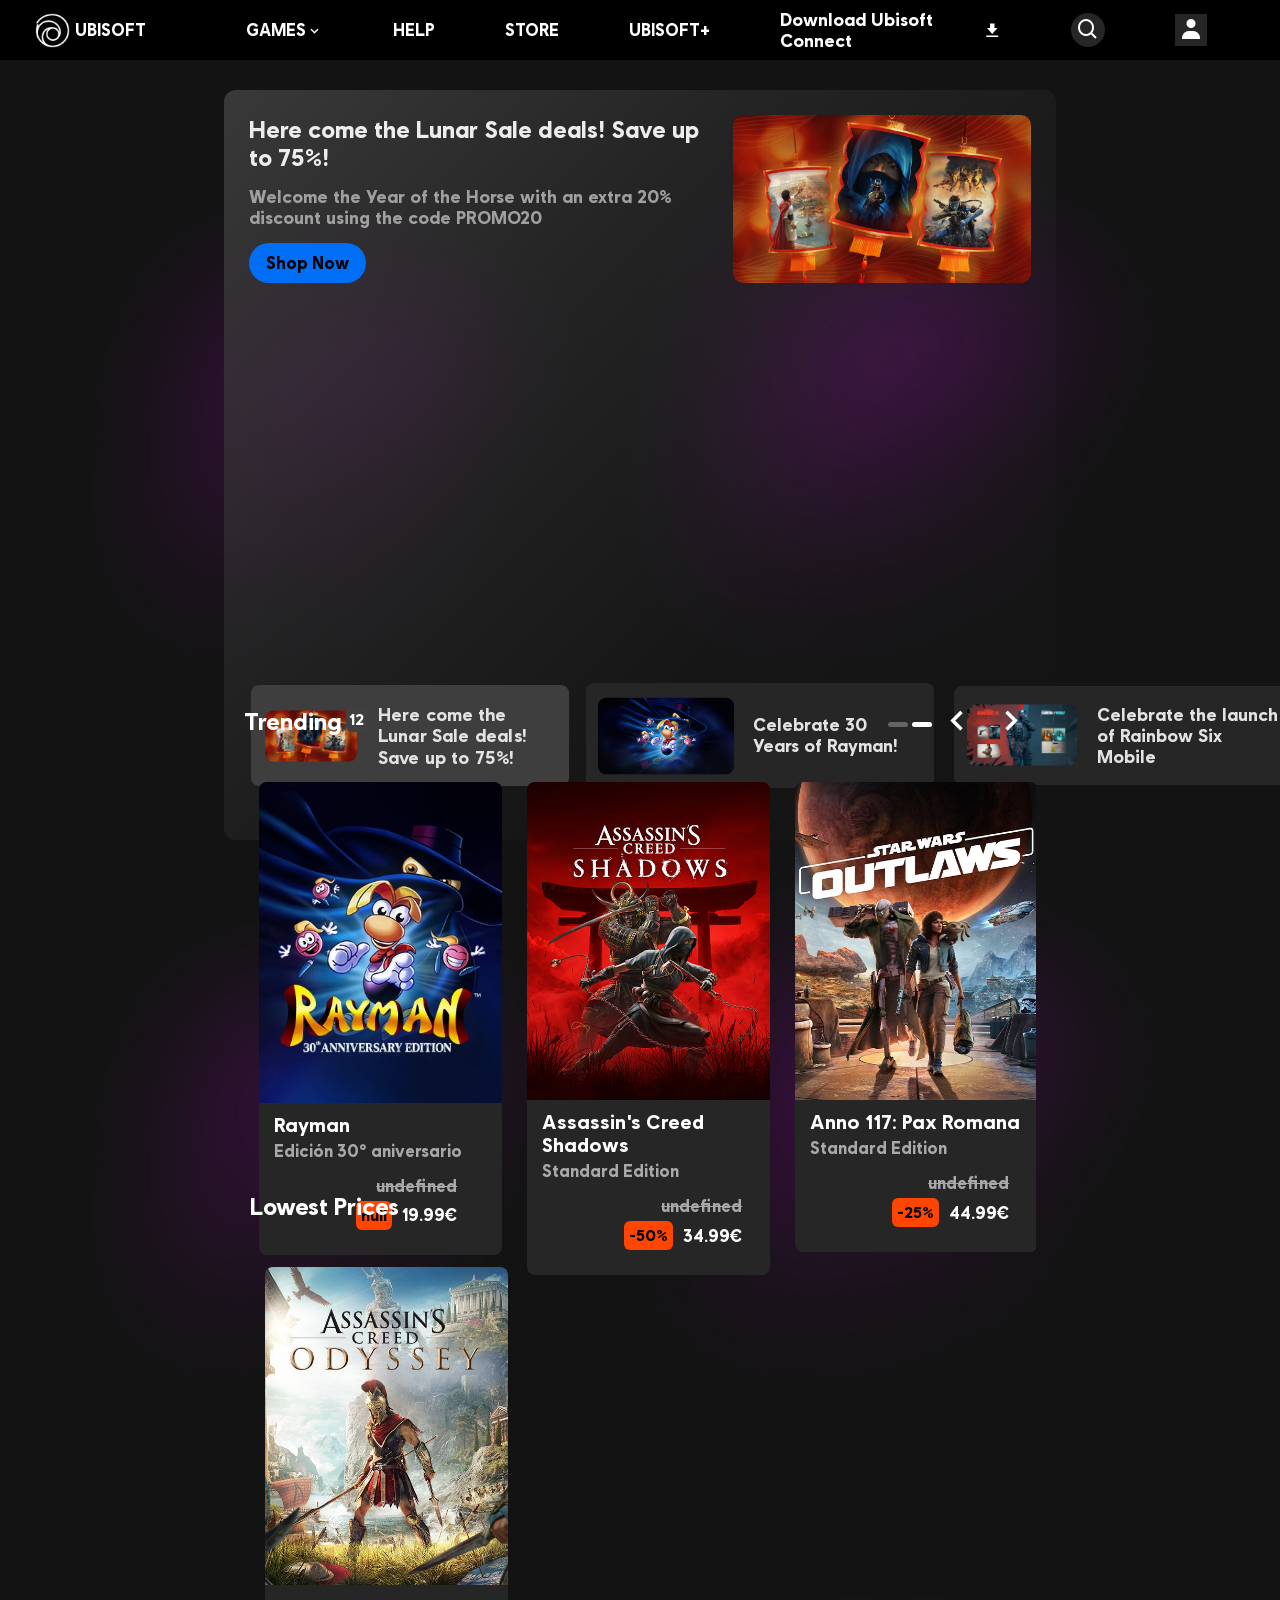
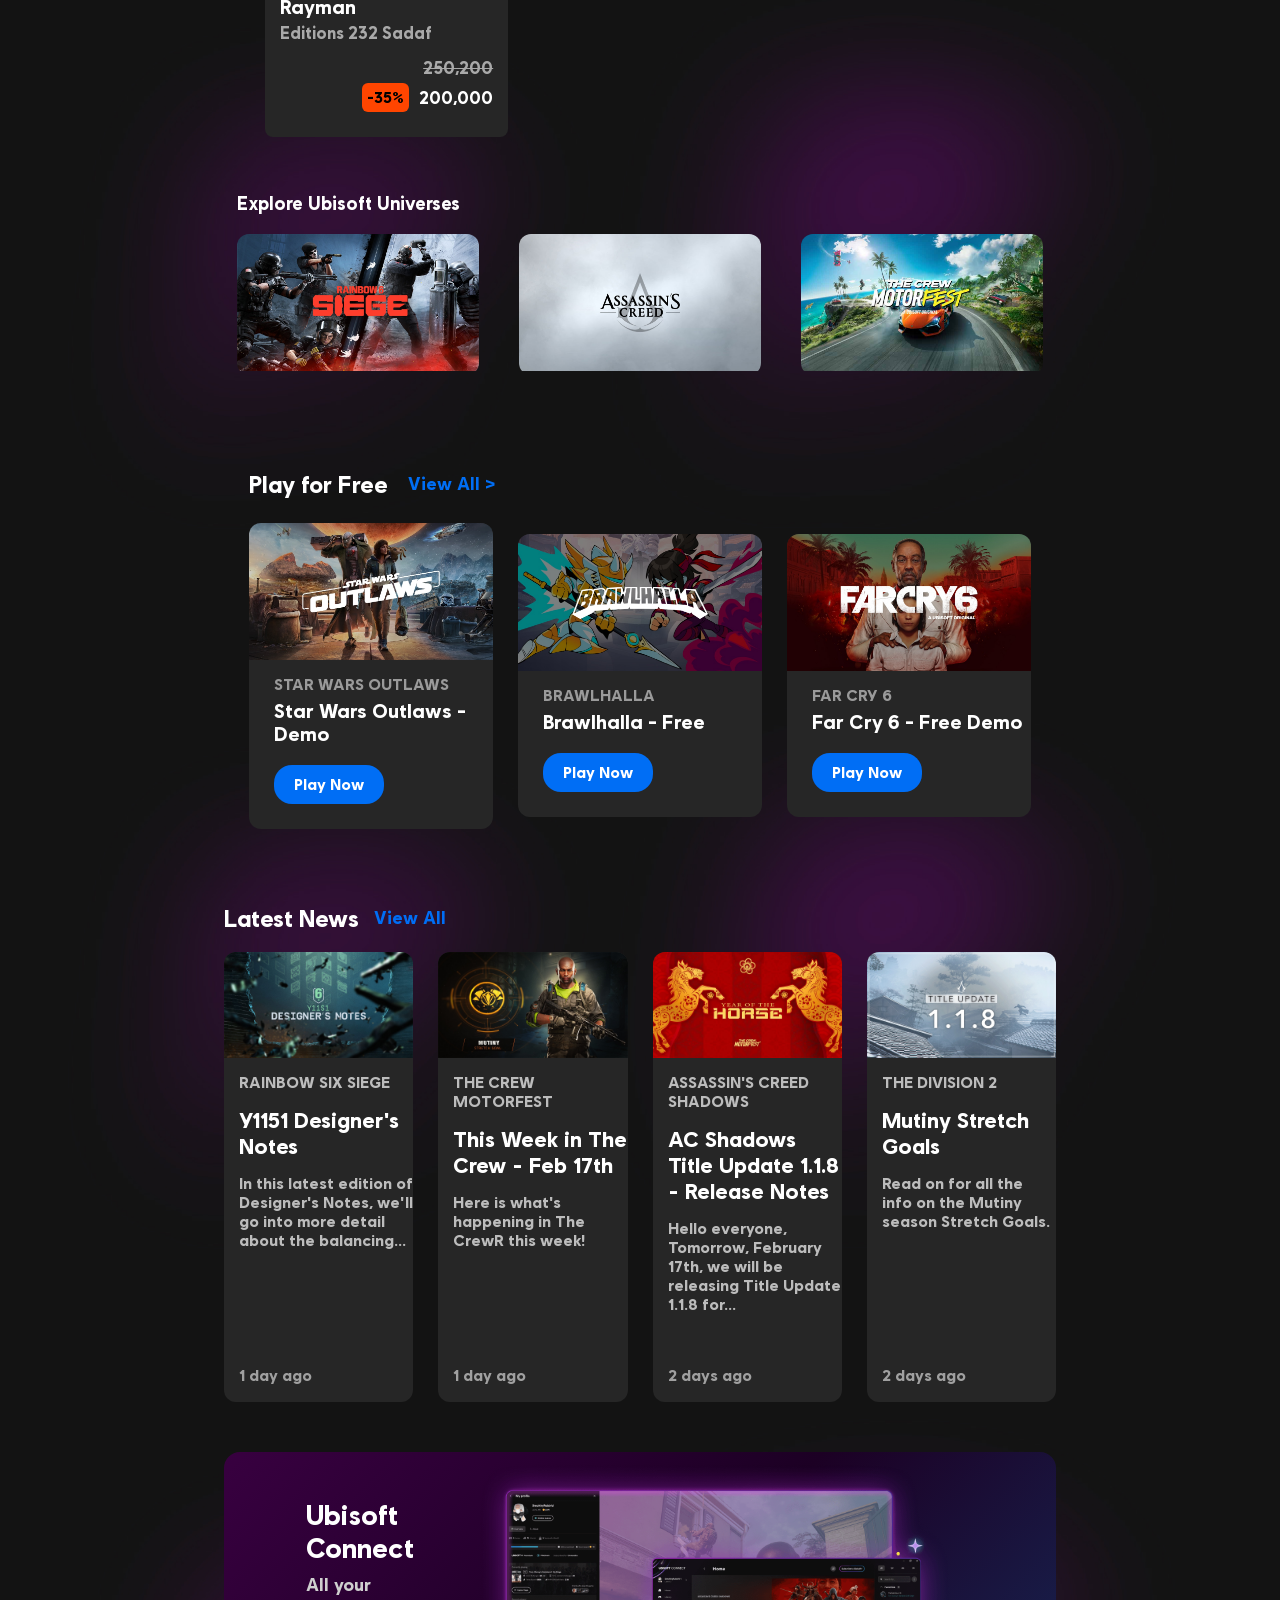
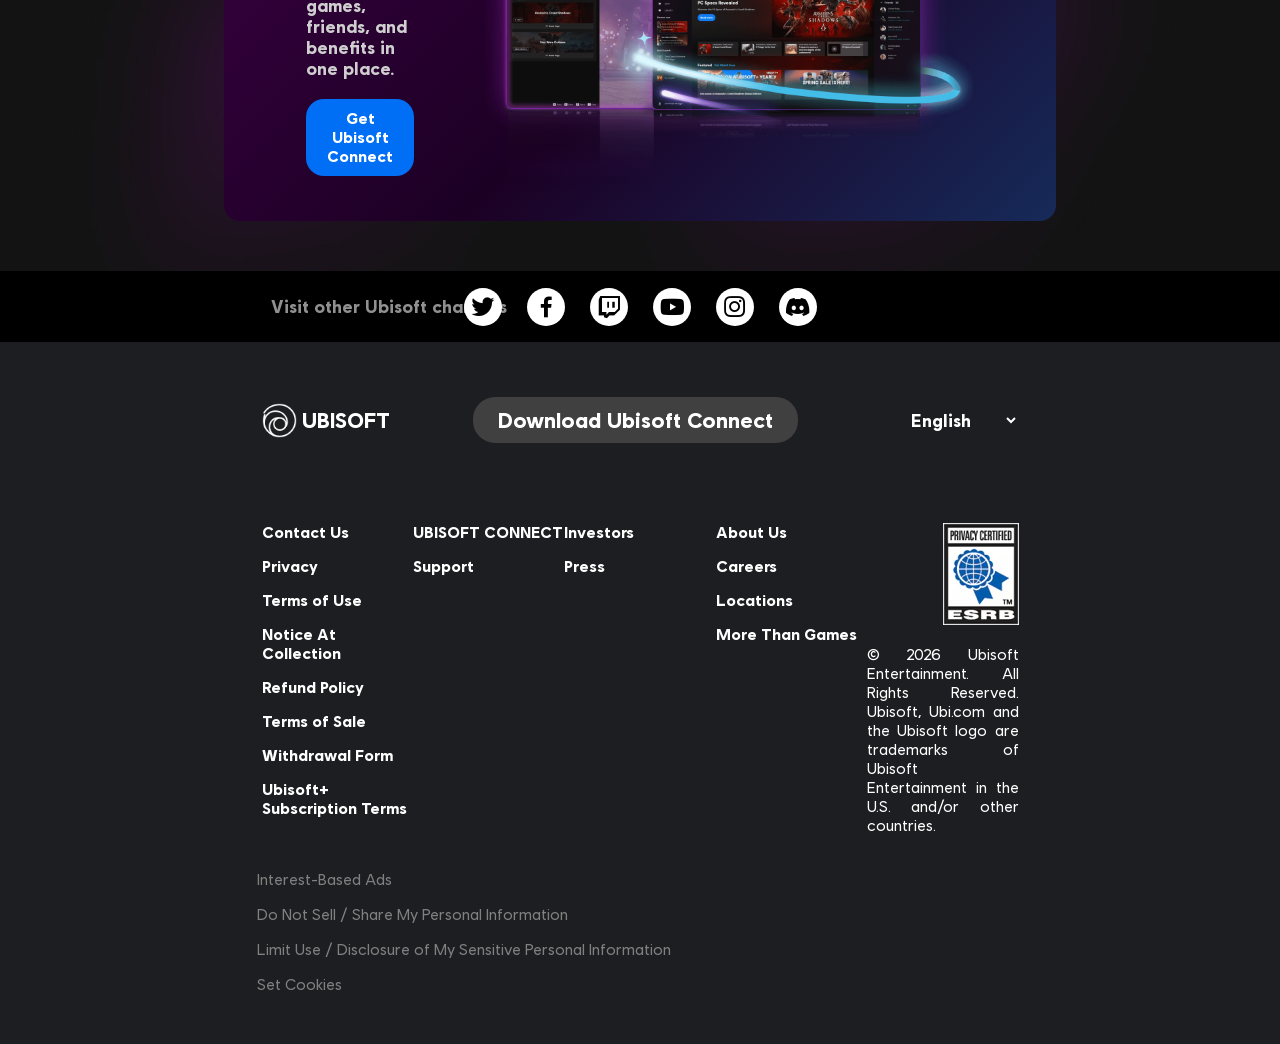
==== home.html @ 6d882ed7 "set fetch for add games card (slider one)" ====
<!doctype html>
<html lang="en">
  <head>
    <meta charset="UTF-8" />
    <meta name="viewport" content="width=device-width, initial-scale=1.0" />
    <link
      href="https://unpkg.com/boxicons@2.1.4/css/boxicons.min.css"
      rel="stylesheet"
    />
    <link rel="stylesheet" href="css/compressed/main.min.css" />
    <title>Document</title>
  </head>
  <body>
    <header>
      <nav>
        <ul class="logo-and-category-in-header">
          <li class="logo-box">
            <a href="home.html">
              <img
                class="logo"
                src="assets/img/Ubisoft-Logo--Streamline-Ultimate.png"
                alt=""
              />
              UBISOFT
            </a>
          </li>
          <li class="game-btn-on-header">GAMES <i class="bx bx-chevron-down"></i></li>
          <li>HELP</li>
          <li>STORE</li>
          <li>UBISOFT+</li>
        </ul>
        <ul class="icon-in-header">
          <li>Download Ubisoft Connect <i class="bx bxs-download"></i></li>
          <li><i class="bx bx-search"></i></li>
          <li><i class="bx bxs-user"></i></li>
        </ul>
      </nav>
    </header>
    <section class="open-modal-header-section">
      <div class="row-one-in-modal-section">
        <div class="div-one-in-row-one-in-modal-header">
          <ul>
            <li>
              <h2 class="title-col-in-modal-header">Browse By Category</h2>
            </li>
            <li><a href="">Featured</a></li>
            <li><a href="">New To Old</a></li>
            <li><a href="">Free To Play</a></li>
          </ul>
          <ul>
            <li><h2 class="title-col-in-modal-header">Featured</h2></li>
            <li><a href="">PC</a></li>
            <li><a href="">PlayStation</a></li>
            <li><a href="">Nintendo Switch</a></li>
            <li><a href="">Virtual Reality</a></li>
            <li><a href="">Mobile</a></li>
          </ul>
        </div>
        <div class="div-two-in-row-one-in-modal-header">
          <ul>
            <li><h2 class="title-col-in-modal-header">Browse By Game</h2></li>
            <li><a href="">Assassin's Creed Shadows</a></li>
            <li><a href="">Rainbow Six Siege</a></li>
            <li><a href="">Star Wars Outlaws</a></li>
            <li><a href="">Anno 117 : Pax Romana</a></li>
            <li><a href="">Avatar: Frontiers of Pandora</a></li>
            <li><a href="">The Rogue Prince of Persia</a></li>
            <li><a href="">The Crew Motorfest</a></li>
            <li><a href="">Assassin's Creed Mirage</a></li>
            <li><a href="">Just Dance 2026 Edition</a></li>
            <li><a href="">For Honor</a></li>
          </ul>
        </div>
        <div class="div-three-in-row-one-in-modal-header">
          <ul>
            <li><h2 class="title-col-in-modal-header">Most Popular</h2></li>
            <li>
              <div class="game-card-in-modal-boxs">
                <a href="">
                  <div class="game-card-in-modal">
                    <img src="assets/img/img in header (1).webp" alt="" />
                    <h2>Premium</h2>
                    <p>Ubisoft+ Premium Monthly</p>
                    <p>$17,99</p>
                  </div>
                </a>
                <a href="">
                  <div class="game-card-in-modal">
                    <img src="assets/img/img in header (2).webp" alt="" />
                    <h2>Tom Clancy’s Rainbow Six Siege</h2>
                    <p>1,200 R6 Credits</p>
                    <p>$9,99</p>
                  </div>
                </a>
                <a href="">
                  <div class="game-card-in-modal">
                    <img src="assets/img/img in header (1).jpg" alt="" />
                    <h2>Star Wars Outlaws</h2>
                    <p>Standard Edition</p>
                    <p>$21,00</p>
                  </div>
                </a>
              </div>
            </li>
          </ul>
        </div>
      </div>
      <div class="link-to-other-page">
        <button>View All Games</button>
        <button>View All</button>
      </div>
    </section>

    <section class="sliders-section">
      <div class="top-boxs">
        <div class="top-slider-boxs number-one">
          <div>
            <h1>Here come the Lunar Sale deals! Save up to 75%!</h1>
            <p>
              Welcome the Year of the Horse with an extra 20% discount using the
              code PROMO20
            </p>
            <button>Shop Now</button>
          </div>
          <div>
            <img
              src="assets/img/Carousel_Live-Events_LunarSale26_16x9.jpg"
              alt=""
            />
          </div>
        </div>

        <div class="top-slider-boxs number-two hide-box">
          <div>
            <h3>RAYMAN: 30TH ANNIVERSARY EDITION</h3>
            <h1>Celebrate 30 Years of Rayman!</h1>
            <p>
              Discover the ultimate edition with five versions, over 120 levels,
              and an exclusive documentary!
            </p>
            <button>Buy the Game</button>
          </div>
          <div><img src="assets/img/Iceman_banner1.jpg" alt="" /></div>
        </div>

        <div class="top-slider-boxs number-three hide-box">
          <div>
            <h3>RAINBOW SIX MOBILE</h3>
            <h1>
              Celebrate the worldwide launch of Rainbow Six Mobile with
              rewards...
            </h1>
            <p>
              To commemorate this major milestone for the Rainbow Six brand,
              Siege players can earn incredible rewards in both Rainbow Six
              Siege and Rainbow Six Mobile. Time to squad up and...
            </p>
            <button>Read More</button>
          </div>
          <div><img src="assets/img/Header_image_960x540.jpg" alt="" /></div>
        </div>

        <div class="top-slider-boxs number-four hide-box">
          <div>
            <h1>Discover the main features of Ubisoft Connect!</h1>
            <p>All your games, friends, and benefits in one place.</p>
            <button>Read More</button>
          </div>
          <div><img src="assets/img/News2.jpg" alt="" /></div>
        </div>

        <div class="change-slider-by-box">
          <div class="change-box number-one-change select-box">
            <img
              src="assets/img/Carousel_Live-Events_LunarSale26_16x9.jpg"
              alt=""
            />
            <p>Here come the Lunar Sale deals! Save up to 75%!</p>
          </div>
          <div class="change-box number-two-change">
            <img src="assets/img/Iceman_banner1.jpg" alt="" />
            <p>Celebrate 30 Years of Rayman!</p>
          </div>
          <div class="change-box number-three-change">
            <img src="assets/img/Header_image_960x540.jpg" alt="" />
            <p>Celebrate the launch of Rainbow Six Mobile</p>
          </div>
          <div class="change-box number-four-change">
            <img src="assets/img/News2.jpg" alt="" />
            <p>Discover the main features of Ubisoft Connect!</p>
          </div>
        </div>
      </div>

      <div class="first-game-slider">
        <div class="title-in-first-game-slider-and-arrows">
          <h1 class="title-in-first-game-slider">Trending <span>12</span></h1>
          <div class="arrow-in-first-game-slider">
            <div class="spans-in-game-slider">
              <span class="back-color-span-for-slider"></span>
              <span></span>
            </div>
            <i class="bx bx-chevron-left prive-in-first-game-slider"></i>
            <i class="bx bx-chevron-right next-in-first-game-slider"></i>
          </div>
        </div>
        <div class="first-games-slider-root">
        </div>
      </div>
    </section>

    <section class="second-game-slider">
      <div class="second-game-slider">
        <div class="title-in-second-game-slider-and-arrows">
          <h1 class="title-in-second-game-slider">Lowest Prices</h1>
          <div class="arrow-in-second-game-slider">
            <div class="spans-in-game-slider">
              <span class="back-color-span-for-slider"></span>
              <span></span>
            </div>
            <i class="bx bx-chevron-left prive-in-second-game-slider"></i>
            <i class="bx bx-chevron-right next-in-second-game-slider"></i>
          </div>
        </div>
        <div class="second-games-slider-root">
          <div class="game-card">
            <img
              src="/backend/top slider games data img/game banner (1).jpg"
              alt=""
            />
            <h2 class="game-name">Rayman</h2>
            <p class="game-description">Editions 232 Sadaf</p>
            <div class="all-price">
              <p class="original-price">250,200</p>
              <div class="discount-and-price">
                <p class="discount">-35%</p>
                <p class="price">200,000</p>
              </div>
            </div>
          </div>
        </div>
      </div>

      <section class="game-banner">
        <h1 class="game-banner-title">Explore Ubisoft Universes</h1>
        <div class="game-banner-img-box">
          <div class="rainbow">
            <img src="assets/img/R6_KEYART_960x540.jpg" alt="" />
            <h3>Rainbow Six</h3>
          </div>
          <div class="assassin">
            <img src="assets/img/AC-FranchiseBanner_960x540_1.jpg" alt="" />
            <h3>Assassin's Creed</h3>
          </div>
          <div class="the-crew">
            <img src="assets/img/tc-franchise.jpg" alt="" />
            <h3>The Crew Motorfest</h3>
          </div>
        </div>
      </section>
    </section>

    <section class="game-information">
      <div class="game-information-title">
        <h1>Play for Free</h1>
        <a>View All ></a>
      </div>
      <div class="game-information-box">
        <div class="game-information-card">
          <img src="assets/img/FTP_banner_SW_2024.jpg" alt="" />
          <h2>STAR WARS OUTLAWS</h2>
          <h1>Star Wars Outlaws - Demo</h1>
          <button>Play Now</button>
        </div>
        <div class="game-information-card">
          <img src="assets/img/FTP_960x540_Image_cover_BRAWLHALLA.jpg" alt="" />
          <h2>BRAWLHALLA</h2>
          <h1>Brawlhalla - Free</h1>
          <button>Play Now</button>
        </div>
        <div class="game-information-card">
          <img src="assets/img/FTP_960x540_Image_cover_FC6.jpg" alt="" />
          <h2>FAR CRY 6</h2>
          <h1>Far Cry 6 - Free Demo</h1>
          <button>Play Now</button>
        </div>
      </div>
    </section>

    <section class="news-section">
      <div class="news-title">
        <h1>Latest News</h1>
        <a href="">View All</a>
      </div>
      <div class="news-box">
        <div class="news-card">
          <img src="assets/img/information (1).jpg" alt="" />
          <p class="name-game-news">RAINBOW SIX SIEGE</p>
          <h1>Y1151 Designer's Notes</h1>
          <h3>
            In this latest edition of Designer's Notes, we'll go into more
            detail about the balancing...
          </h3>
          <p class="date-in-news-box">1 day ago</p>
        </div>
        <div class="news-card">
          <img src="assets/img/information (2).jpg" alt="" />
          <p class="name-game-news">THE CREW MOTORFEST</p>
          <h1>This Week in The Crew - Feb 17th</h1>
          <h3>Here is what's happening in The CrewR this week!</h3>
          <p class="date-in-news-box">1 day ago</p>
        </div>
        <div class="news-card">
          <img src="assets/img/information (3).jpg" alt="" />
          <p class="name-game-news">ASSASSIN'S CREED SHADOWS</p>
          <h1>AC Shadows Title Update 1.1.8 - Release Notes</h1>
          <h3>
            Hello everyone, Tomorrow, February 17th, we will be releasing Title
            Update 1.1.8 for...
          </h3>
          <p class="date-in-news-box">2 days ago</p>
        </div>
        <div class="news-card">
          <img src="assets/img/information (1).jfif" alt="" />
          <p class="name-game-news">THE DIVISION 2</p>
          <h1>Mutiny Stretch Goals</h1>
          <h3>Read on for all the info on the Mutiny season Stretch Goals.</h3>
          <p class="date-in-news-box">2 days ago</p>
        </div>
      </div>
    </section>

    <section class="ubisoft-connect">
      <div class="connect-text">
        <h1>Ubisoft Connect</h1>
        <p>All your games, friends, and benefits in one place.</p>
        <button>Get Ubisoft Connect</button>
      </div>
      <div class="connect-img">
        <img src="assets/img/UC_promo_asset_1080.png" alt="" />
      </div>
    </section>

    <section class="socail-box">
      <div class="text-in-socail-box">
        <p>Visit other Ubisoft channels</p>
      </div>
      <div class="icon-socail">
        <a href=""><i class="bx bxl-twitter"></i></a>
        <a href=""><i class="bx bxl-facebook"></i></a>
        <a href=""><i class="bx bxl-twitch"></i></a>
        <a href=""><i class="bx bxl-youtube"></i></a>
        <a href=""><i class="bx bxl-instagram"></i></a>
        <a href=""><i class="bx bxl-discord-alt"></i></a>
      </div>
    </section>

    <footer>
      <div class="row-one-in-footer">
        <div class="logo-in-row-one-footer">
          <a href="home.html">
            <img
              class="logo"
              src="assets/img/Ubisoft-Logo--Streamline-Ultimate.png"
              alt=""
            />
            UBISOFT
          </a>
        </div>
        <button class="btn-in-row-one-footer">Download Ubisoft Connect</button>
        <select class="select-box-in-row-one-footer">
          <option value="english">English</option>
          <option value="german">German</option>
          <option value="france">French</option>
        </select>
      </div>

      <div class="row-two-in-footer">
        <ul>
          <li><a href="">Contact Us</a></li>
          <li><a href="">Privacy</a></li>
          <li><a href="">Terms of Use</a></li>
          <li><a href="">Notice At Collection</a></li>
          <li><a href="">Refund Policy</a></li>
          <li><a href="">Terms of Sale</a></li>
          <li><a href="">Withdrawal Form</a></li>
          <li><a href="">Ubisoft+ Subscription Terms</a></li>
        </ul>
        <ul>
          <li><a href="">UBISOFT CONNECT</a></li>
          <li><a href="">Support</a></li>
        </ul>
        <ul>
          <li><a href="">Investors</a></li>
          <li><a href="">Press</a></li>
        </ul>
        <ul>
          <li><a href="">About Us</a></li>
          <li><a href="">Careers</a></li>
          <li><a href="">Locations</a></li>
          <li><a href="">More Than Games</a></li>
        </ul>
        <ul>
          <li>
            <a href="">
              <img
                class="esrb-logo"
                src="assets/img/esrb-privacy-footer.avif"
                alt=""
              />
            </a>
          </li>
          <li>
            <p class="esrb-text">
              © 2026 Ubisoft Entertainment. All Rights Reserved. Ubisoft,
              Ubi.com and the Ubisoft logo are trademarks of Ubisoft
              Entertainment in the U.S. and/or other countries.
            </p>
          </li>
        </ul>
      </div>

      <div class="row-three-in-footer">
        <ul>
          <li><a href="">Interest-Based Ads</a></li>
          <li><a href="">Do Not Sell / Share My Personal Information</a></li>
          <li>
            <a href="">
              Limit Use / Disclosure of My Sensitive Personal Information
            </a>
          </li>
          <li><a href="">Set Cookies</a></li>
        </ul>
      </div>
    </footer>

    <script src="js/home-page-javascript.js"></script>
  </body>
</html>
---- css/compressed/main.min.css ----
*{padding:0;margin:0;list-style:none;box-sizing:border-box;text-decoration:none;font-family:"UbisoftFont-bold"}a{color:#fff}body{background-image:url(/assets/img/Untitled-1\ copy.jpg);background-size:100%;overflow-x:hidden}@font-face{font-family:"UbisoftFont-bold";src:url(/assets/fonts/Ubisoft\ Sans\ Bold.ttf)}@font-face{font-family:"UbisoftFont-regular";src:url(/assets/fonts/Ubisoft\ Sans\ Regular.ttf)}.hide-box{opacity:0 !important;visibility:hidden !important;z-index:-1;display:none !important}.select-box{background-color:#3e3e3e !important;color:#c1c1c1;transform:scale(1.02)}.back-color-span-for-slider{background-color:#656565 !important}.transform-for-modal-box{top:calc(0% + 60px) !important}.iconDeg{transform:rotate(180deg) !important}header{width:100%;height:fit-content;background-color:#000;position:absolute;top:0 !important;left:0 !important;z-index:2000}header nav{display:flex;align-items:center;justify-content:space-between;color:#fff}header nav ul{height:60px}header nav ul li{display:flex;align-items:center;justify-content:center;padding:15px 35px;height:100%;transition:all 220ms ease}header nav ul li i{transform:rotate(0);transition:all 220ms ease}header nav ul li:hover{background-color:#fff;color:#000}header nav ul li:first-child:hover{background-color:#000;color:#fff;cursor:pointer}header nav .logo-and-category-in-header{display:flex;align-items:center;justify-content:center;font-size:17px}header nav .logo-and-category-in-header .logo-box a{display:flex;align-items:center;justify-content:center;gap:5px;margin-right:30px}header nav .logo-and-category-in-header .logo-box a .logo{filter:invert(1);width:35px;height:auto}header nav .icon-in-header{display:flex;align-items:center;justify-content:center;gap:0px;margin-right:3%;font-size:18px}header nav .icon-in-header li:first-child:hover{cursor:pointer}header nav .icon-in-header li:hover{background-color:#000;color:#fff}header nav .icon-in-header li:hover i{cursor:pointer}header nav .icon-in-header .bxs-download{font-size:18px !important;background-color:none !important;padding:0 !important;margin-left:5px !important}header nav .icon-in-header .bx-search{font-size:24px;background-color:#262626;padding:5px;border-radius:50%}header nav .icon-in-header .bxs-user{font-size:24px;background-color:#262626;padding:4px}.open-modal-header-section{background-color:#fff;width:95%;top:-100%;left:50%;transform:translateX(-50%);z-index:1000;position:absolute;display:flex;align-items:center;justify-content:center;flex-direction:column;padding:25px;border-radius:0 0 12px 12px;transition:all 380ms ease}.open-modal-header-section .row-one-in-modal-section{display:flex;align-items:start;justify-content:space-between;padding:0 40px 0 40px;width:100%}.open-modal-header-section .row-one-in-modal-section .div-one-in-row-one-in-modal-header{display:flex;align-items:start;justify-content:center;flex-direction:column;gap:50px}.open-modal-header-section .row-one-in-modal-section .div-one-in-row-one-in-modal-header ul{display:flex;align-items:start;justify-content:center;flex-direction:column;gap:20px}.open-modal-header-section .row-one-in-modal-section .div-one-in-row-one-in-modal-header ul li{font-size:16px;font-family:"UbisoftFont-regular"}.open-modal-header-section .row-one-in-modal-section .div-one-in-row-one-in-modal-header ul li h2{color:#000;padding-bottom:10px;padding-right:180px;border-bottom:1px solid #000;font-family:"UbisoftFont-bold" !important;font-size:16px;word-spacing:.1px}.open-modal-header-section .row-one-in-modal-section .div-one-in-row-one-in-modal-header ul li a{color:#000}.open-modal-header-section .row-one-in-modal-section .div-one-in-row-one-in-modal-header ul li a:hover{text-decoration:underline}.open-modal-header-section .row-one-in-modal-section .div-two-in-row-one-in-modal-header{display:flex;align-items:center;justify-content:center}.open-modal-header-section .row-one-in-modal-section .div-two-in-row-one-in-modal-header ul{display:flex;align-items:start;justify-content:center;flex-direction:column;gap:30px}.open-modal-header-section .row-one-in-modal-section .div-two-in-row-one-in-modal-header ul li{font-size:16px;font-family:"UbisoftFont-regular"}.open-modal-header-section .row-one-in-modal-section .div-two-in-row-one-in-modal-header ul li h2{color:#000;padding-bottom:10px;padding-right:180px;border-bottom:1px solid #000;font-family:"UbisoftFont-bold" !important;font-size:16px;word-spacing:.1px}.open-modal-header-section .row-one-in-modal-section .div-two-in-row-one-in-modal-header ul li a{color:#000}.open-modal-header-section .row-one-in-modal-section .div-two-in-row-one-in-modal-header ul li a:hover{text-decoration:underline}.open-modal-header-section .row-one-in-modal-section .div-three-in-row-one-in-modal-header{display:flex;align-items:center;justify-content:center}.open-modal-header-section .row-one-in-modal-section .div-three-in-row-one-in-modal-header ul{display:flex;align-items:start;justify-content:center;flex-direction:column;gap:15px}.open-modal-header-section .row-one-in-modal-section .div-three-in-row-one-in-modal-header ul li:nth-child(1) h2{color:#000;padding-bottom:10px;padding-right:180px;border-bottom:1px solid #000;font-family:"UbisoftFont-bold" !important;font-size:16px;word-spacing:.1px}.open-modal-header-section .row-one-in-modal-section .div-three-in-row-one-in-modal-header ul li .game-card-in-modal-boxs{display:flex;align-items:start;justify-content:center;gap:50px}.open-modal-header-section .row-one-in-modal-section .div-three-in-row-one-in-modal-header ul li .game-card-in-modal-boxs .game-card-in-modal{display:flex;align-items:start;justify-content:center;flex-direction:column;gap:10px;border-radius:4px;border:1px solid rgba(0,0,0,.11);padding:10px;transition:all 180ms ease}.open-modal-header-section .row-one-in-modal-section .div-three-in-row-one-in-modal-header ul li .game-card-in-modal-boxs .game-card-in-modal:hover{box-shadow:0 0 5px 2px rgba(0,0,0,.2)}.open-modal-header-section .row-one-in-modal-section .div-three-in-row-one-in-modal-header ul li .game-card-in-modal-boxs .game-card-in-modal img{background-color:#c4c4c4;padding:20px;width:280px;height:auto}.open-modal-header-section .row-one-in-modal-section .div-three-in-row-one-in-modal-header ul li .game-card-in-modal-boxs .game-card-in-modal h2{color:#000;font-size:16px;margin-top:10px}.open-modal-header-section .row-one-in-modal-section .div-three-in-row-one-in-modal-header ul li .game-card-in-modal-boxs .game-card-in-modal p{color:#373737;font-size:14px;font-family:"UbisoftFont-regular"}.open-modal-header-section .link-to-other-page{width:50%;margin-top:40px;margin-bottom:20px;display:flex;align-items:center;justify-content:space-between}.open-modal-header-section .link-to-other-page button{border:none;padding:15px 45px;font-size:18px;background-color:#db7093;border-radius:12px;transition:all 280ms ease;color:#fff;cursor:pointer}.open-modal-header-section .link-to-other-page button:hover{background-color:rgba(216,112,147,0);color:#000;border:1px solid #000}.sliders-section{width:100%;height:calc(100vh - 60px);background-repeat:no-repeat;background-size:100%}.sliders-section .top-boxs{width:65%;height:750px;background:linear-gradient(135deg, rgb(57, 57, 57), rgba(53, 53, 53, 0.5), rgba(48, 48, 48, 0.1), rgba(42, 42, 42, 0));padding:25px;border-radius:12px;top:10%;left:50%;transform:translateX(-50%);position:absolute}.sliders-section .top-boxs .top-slider-boxs{display:flex;align-items:center;justify-content:space-between;gap:25px}.sliders-section .top-boxs .top-slider-boxs div{display:flex;align-items:start;justify-content:center;gap:15px;flex-direction:column;opacity:1;visibility:visible;transition:all 220ms ease}.sliders-section .top-boxs .top-slider-boxs div h3{color:#bbb}.sliders-section .top-boxs .top-slider-boxs div h1{color:#ededed}.sliders-section .top-boxs .top-slider-boxs div p{color:#a0a0a0;font-size:18px}.sliders-section .top-boxs .top-slider-boxs div button{background-color:#006ef5;border:none;border-radius:20px;padding:10px 17px;font-size:17px;transition:all 180ms;cursor:pointer}.sliders-section .top-boxs .top-slider-boxs div button:hover{background-color:#0060d6}.sliders-section .top-boxs .top-slider-boxs div:nth-child(2){width:60%;overflow:hidden;border-radius:10px;height:fit-content}.sliders-section .top-boxs .top-slider-boxs div:nth-child(2) img{width:100%;height:100%}.sliders-section .top-boxs .change-slider-by-box{display:flex;align-items:center;justify-content:space-between;gap:20px;width:100%;padding:30px;position:absolute;top:75%;left:50%;transform:translateX(-50%)}.sliders-section .top-boxs .change-slider-by-box .change-box{background-color:#262626;padding:18px;display:flex;align-items:center;justify-content:center;gap:25px;border-radius:8px;transition:all 180ms ease;cursor:pointer}.sliders-section .top-boxs .change-slider-by-box .change-box img{width:200px;transform:scale(1.1);border-radius:8px;overflow:hidden}.sliders-section .top-boxs .change-slider-by-box .change-box p{font-size:18px;color:#e3e3e3}.sliders-section .top-boxs .change-slider-by-box .change-box:hover{background-color:#202020}.first-game-slider{width:65%;height:fit-content;padding:20px;display:flex;align-items:center;justify-content:center;gap:20px;flex-direction:column;position:absolute;top:75%;left:50%;transform:translateX(-50%)}.first-game-slider .title-in-first-game-slider-and-arrows{display:flex;align-items:center;justify-content:space-between;width:100%}.first-game-slider .title-in-first-game-slider-and-arrows .title-in-first-game-slider{font-size:24px;color:#fff;position:relative}.first-game-slider .title-in-first-game-slider-and-arrows .title-in-first-game-slider span{background-color:#404040;padding:3px;border-radius:6px;font-size:16px;position:absolute;left:105%;top:0%}.first-game-slider .title-in-first-game-slider-and-arrows .arrow-in-first-game-slider{display:flex;align-items:center;justify-content:space-between}.first-game-slider .title-in-first-game-slider-and-arrows .arrow-in-first-game-slider .spans-in-game-slider span{display:inline-block;width:20px;height:5px;border-radius:4px;background-color:#fff}.first-game-slider .title-in-first-game-slider-and-arrows .arrow-in-first-game-slider i{font-size:42px;padding:5px;color:#fff;cursor:pointer;transition:all 200ms ease}.first-game-slider .title-in-first-game-slider-and-arrows .arrow-in-first-game-slider i:hover{color:#c8c8c8}.first-game-slider .first-games-slider-root{display:flex;align-items:start;justify-content:flex-start;gap:25px;width:fit-content;overflow-x:hidden;width:100%;padding:15px}.first-game-slider .first-games-slider-root .game-card{flex-shrink:0;width:243px;height:fit-content;padding-bottom:25px;display:flex;align-items:start;justify-content:center;position:relative;flex-direction:column;border-radius:8px;background-color:#262626;overflow:hidden;transition:all 280ms ease}.first-game-slider .first-games-slider-root .game-card img{width:100%;height:auto;transition:all 280ms ease}.first-game-slider .first-games-slider-root .game-card .game-name{font-size:20px;margin-left:15px;margin-top:10px;color:#fff}.first-game-slider .first-games-slider-root .game-card .game-description{font-size:17px;margin-left:15px;margin-top:5px;color:#a9a9a9}.first-game-slider .first-games-slider-root .game-card .original-price{font-size:17px;margin-left:72%;margin-top:15px;color:#a9a9a9;text-decoration:line-through}.first-game-slider .first-games-slider-root .game-card .all-price{display:flex;align-items:end;justify-content:center;flex-direction:column;margin-left:40%}.first-game-slider .first-games-slider-root .game-card .all-price .discount-and-price{display:flex;align-items:center;justify-content:flex-end;width:100%;gap:10px;margin-top:5px}.first-game-slider .first-games-slider-root .game-card .all-price .discount-and-price .price{font-size:17px;color:#fff}.first-game-slider .first-games-slider-root .game-card .all-price .discount-and-price .discount{background-color:#ff4500;padding:5px;border-radius:6px}.first-game-slider .first-games-slider-root .game-card:hover img{transform:scale(1.04)}.first-game-slider .first-games-slider-root .game-card:hover{background-color:#290f00;cursor:pointer}.second-game-slider{width:100%;margin:150px auto 0 auto;height:fit-content;padding:20px;display:flex;align-items:center;justify-content:center;gap:20px;flex-direction:column;margin-top:150px;background-repeat:no-repeat}.second-game-slider .title-in-second-game-slider-and-arrows{display:flex;align-items:center;justify-content:space-between;width:65%}.second-game-slider .title-in-second-game-slider-and-arrows .title-in-second-game-slider{font-size:24px;color:#fff;position:relative}.second-game-slider .title-in-second-game-slider-and-arrows .arrow-in-second-game-slider{display:flex;align-items:center;justify-content:space-between}.second-game-slider .title-in-second-game-slider-and-arrows .arrow-in-second-game-slider .spans-in-game-slider span{display:inline-block;width:20px;height:5px;border-radius:4px;background-color:#fff}.second-game-slider .title-in-second-game-slider-and-arrows .arrow-in-second-game-slider i{font-size:42px;padding:5px;color:#fff;cursor:pointer;transition:all 200ms ease}.second-game-slider .title-in-second-game-slider-and-arrows .arrow-in-second-game-slider i:hover{color:#c8c8c8}.second-game-slider .second-games-slider-root{display:flex;align-items:start;justify-content:flex-start;gap:25px;width:fit-content;overflow-x:hidden;width:65%;padding:15px}.second-game-slider .second-games-slider-root .game-card{flex-shrink:0;width:243px;height:fit-content;padding-bottom:25px;display:flex;align-items:start;justify-content:center;position:relative;flex-direction:column;border-radius:8px;background-color:#262626;overflow:hidden;transition:all 280ms ease}.second-game-slider .second-games-slider-root .game-card img{width:100%;height:auto;transition:all 280ms ease}.second-game-slider .second-games-slider-root .game-card .game-name{font-size:20px;margin-left:15px;margin-top:10px;color:#fff}.second-game-slider .second-games-slider-root .game-card .game-description{font-size:17px;margin-left:15px;margin-top:5px;color:#a9a9a9}.second-game-slider .second-games-slider-root .game-card .original-price{font-size:17px;margin-left:72%;margin-top:15px;color:#a9a9a9;text-decoration:line-through}.second-game-slider .second-games-slider-root .game-card .all-price{display:flex;align-items:end;justify-content:center;flex-direction:column;margin-left:40%}.second-game-slider .second-games-slider-root .game-card .all-price .discount-and-price{display:flex;align-items:center;justify-content:flex-end;width:100%;gap:10px;margin-top:5px}.second-game-slider .second-games-slider-root .game-card .all-price .discount-and-price .price{font-size:17px;color:#fff}.second-game-slider .second-games-slider-root .game-card .all-price .discount-and-price .discount{background-color:#ff4500;padding:5px;border-radius:6px}.second-game-slider .second-games-slider-root .game-card:hover img{transform:scale(1.04)}.second-game-slider .second-games-slider-root .game-card:hover{background-color:#290f00;cursor:pointer}.game-banner{display:flex;align-items:start;justify-content:center;flex-direction:column;gap:20px;width:65%}.game-banner .game-banner-title{color:#fff}.game-banner .game-banner-img-box{display:flex;align-items:start;justify-content:center;gap:40px;width:100%}.game-banner .game-banner-img-box .rainbow:hover h3{top:87%}.game-banner .game-banner-img-box .rainbow:hover img{transform:scale(1.1)}.game-banner .game-banner-img-box .assassin:hover h3{top:87%}.game-banner .game-banner-img-box .assassin:hover img{transform:scale(1.1)}.game-banner .game-banner-img-box .the-crew:hover h3{top:87%}.game-banner .game-banner-img-box .the-crew:hover img{transform:scale(1.1)}.game-banner .game-banner-img-box div{width:600px;border-radius:12px;overflow:hidden;position:relative}.game-banner .game-banner-img-box div img{width:100%;transition:all 280ms ease}.game-banner .game-banner-img-box div h3{position:absolute;top:100%;left:5%;color:#fff;transition:all 280ms ease;backdrop-filter:blur(8px);padding:5px 7px;border-radius:8px}.news-section{width:65%;display:flex;justify-content:center;align-items:start;flex-direction:column;gap:20px;margin:25px auto}.news-section .news-title{display:flex;align-items:center;justify-content:start;width:100%;gap:15px}.news-section .news-title h1{color:#fff}.news-section .news-title a{color:#006ef5;font-size:18px;cursor:pointer}.news-section .news-box{display:flex;justify-content:center;align-items:start;gap:25px;width:100%}.news-section .news-box .news-card{display:flex;align-items:start;justify-content:start;flex-direction:column;position:relative;overflow:hidden;border-radius:12px;gap:15px;background-color:#262626;height:450px;transition:all 200ms ease;cursor:pointer}.news-section .news-box .news-card img{width:100%;transition:all 200ms ease}.news-section .news-box .news-card .name-game-news{color:#bcbcbc;font-size:16px;margin-left:15px}.news-section .news-box .news-card h1{color:#fff;font-size:22px;margin-left:15px}.news-section .news-box .news-card h3{color:#bcbcbc;font-size:16px;margin-left:15px}.news-section .news-box .news-card .date-in-news-box{position:absolute;top:92%;left:15px;color:#a0a0a0;font-size:16px}.news-section .news-box .news-card:hover{background-color:#2c2c2c}.news-section .news-box .news-card:hover img{transform:scale(1.04)}.game-information{width:65%;display:flex;align-items:center;justify-content:center;margin:50px auto;flex-direction:column;gap:25px;padding:25px}.game-information .game-information-title{display:flex;justify-content:start;align-items:center;width:100%;gap:20px}.game-information .game-information-title h1{color:#fff}.game-information .game-information-title a{color:#006ef5;font-size:18px;cursor:pointer}.game-information .game-information-box{display:flex;align-items:center;justify-content:center;gap:25px;width:100%}.game-information .game-information-box .game-information-card{display:flex;align-items:start;justify-content:center;flex-direction:column;color:#fff;background-color:#262626;border-radius:12px;overflow:hidden;padding-bottom:25px}.game-information .game-information-box .game-information-card img{width:100%}.game-information .game-information-box .game-information-card h1{margin-left:25px;margin-bottom:20px;font-size:20px}.game-information .game-information-box .game-information-card h2{margin-left:25px;font-size:16px;margin-bottom:5px;margin-top:15px;color:#9a9a9a}.game-information .game-information-box .game-information-card button{margin-left:25px;background-color:#006ef5;border:none;padding:10px 20px;border-radius:18px;font-size:16px;color:#fff;cursor:pointer;transition:all 180ms ease}.game-information .game-information-box .game-information-card button:hover{background-color:#0059c6}.ubisoft-connect{display:flex;align-items:center;justify-content:center;border-radius:16px;background:linear-gradient(135deg, rgb(56, 0, 64) 0%, rgb(28, 0, 36) 50%, rgb(22, 42, 89) 100%);width:65%;margin:50px auto}.ubisoft-connect .connect-text{display:flex;align-items:start;justify-content:center;flex-direction:column;width:100%;margin-left:90px;gap:10px}.ubisoft-connect .connect-text h1{color:#fff;font-size:28px}.ubisoft-connect .connect-text p{color:#cfcfcf;font-size:18px}.ubisoft-connect .connect-text button{background-color:#006ef5;margin-top:10px;border:none;padding:10px 20px;border-radius:18px;font-size:16px;color:#fff;cursor:pointer;transition:all 180ms ease}.ubisoft-connect .connect-text button:hover{background-color:#0059c6}.ubisoft-connect .connect-img{width:100%}.ubisoft-connect .connect-img img{width:650px}.socail-box{width:100%;background-color:#000;display:flex;align-items:center;justify-content:center;padding:25px;position:relative}.socail-box .text-in-socail-box{margin-left:20%;width:100%}.socail-box .text-in-socail-box p{font-size:18px;color:#909090}.socail-box .icon-socail{width:100%;display:flex;align-items:center;justify-content:center;gap:25px;left:50%;transform:translateX(-50%);position:absolute}.socail-box .icon-socail a i{font-size:28px;color:#000;background-color:#fff;padding:5px;border-radius:50%}footer{width:100%;background-color:#1d1e22;height:fit-content;padding:50px;display:flex;align-items:center;justify-content:center;flex-direction:column;gap:20px}footer .row-one-in-footer{width:65%;display:flex;align-items:center;justify-content:space-between;padding:5px}footer .row-one-in-footer .logo-in-row-one-footer a{font-size:22px;font-weight:bold;color:#fff;text-decoration:none;display:flex;align-items:center;justify-content:center;gap:5px}footer .row-one-in-footer .logo-in-row-one-footer a img{filter:invert(1);width:35px;height:auto}footer .row-one-in-footer button{padding:10px 25px;background-color:rgba(0,0,0,0);color:#fff;background-color:#404040;border-radius:22px;border:none;font-size:22px;cursor:pointer;transition:all 300ms ease}footer .row-one-in-footer button:hover{border:1px solid #fff;background-color:rgba(0,0,0,0)}footer .row-one-in-footer select{padding:10px 25px;font-size:18px;background-color:hsla(0,0%,100%,0);color:#fff;border:none;cursor:pointer}footer .row-one-in-footer select option{background-color:#1d1e22}footer .row-two-in-footer{margin-top:50px;width:65%;display:flex;align-items:start;justify-content:space-between;padding:5px}footer .row-two-in-footer ul{width:100%;display:flex;align-items:start;justify-content:center;flex-direction:column;gap:15px}footer .row-two-in-footer ul li a:hover{text-decoration:underline}footer .row-two-in-footer ul:last-child{align-items:end}footer .row-two-in-footer ul:last-child p{color:#fff;font-size:16px;text-align:justify;font-family:"UbisoftFont-regular"}footer .row-three-in-footer{margin-top:10px;width:65%;display:flex;align-items:start;justify-content:start;gap:40px}footer .row-three-in-footer ul{width:100%;display:flex;align-items:start;justify-content:center;flex-direction:column;gap:15px}footer .row-three-in-footer ul li a{color:gray;font-size:16px;font-family:"UbisoftFont-regular"}footer .row-three-in-footer ul li a:hover{text-decoration:underline}/*# sourceMappingURL=main.min.css.map */
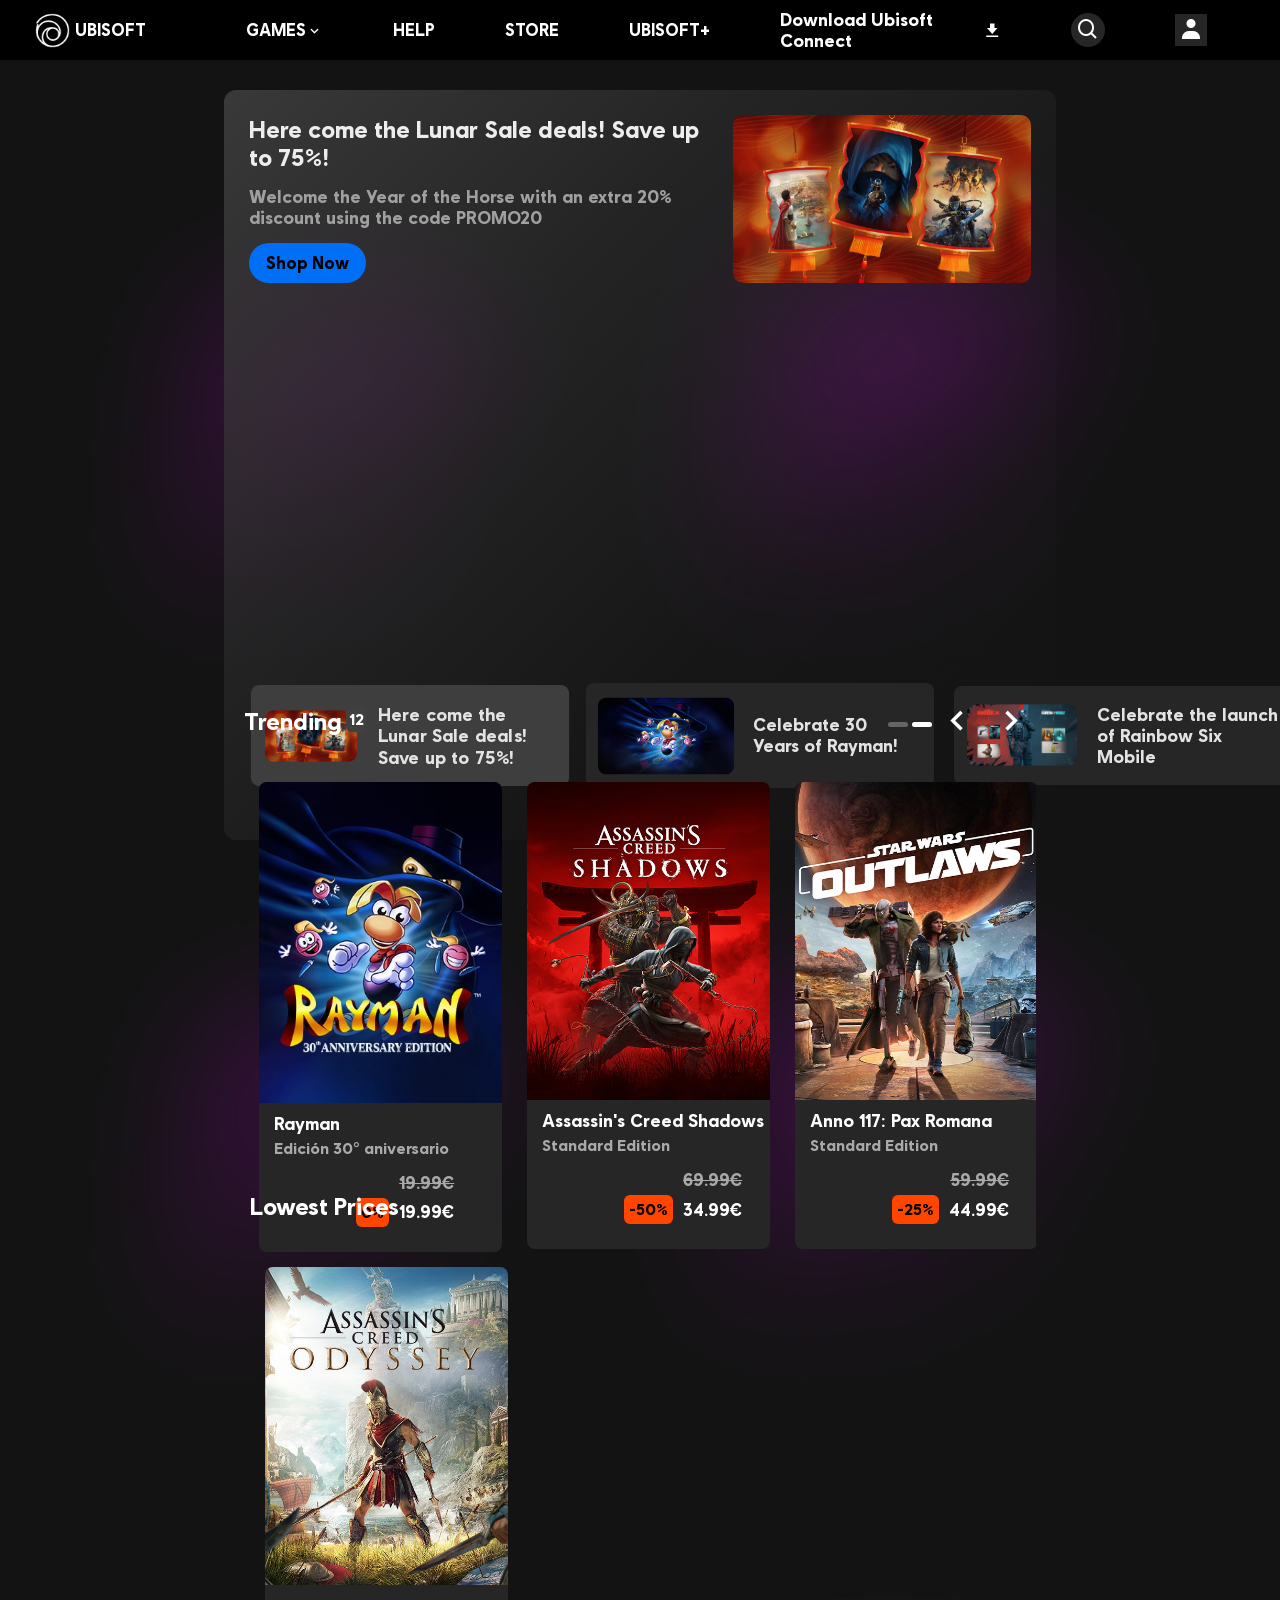
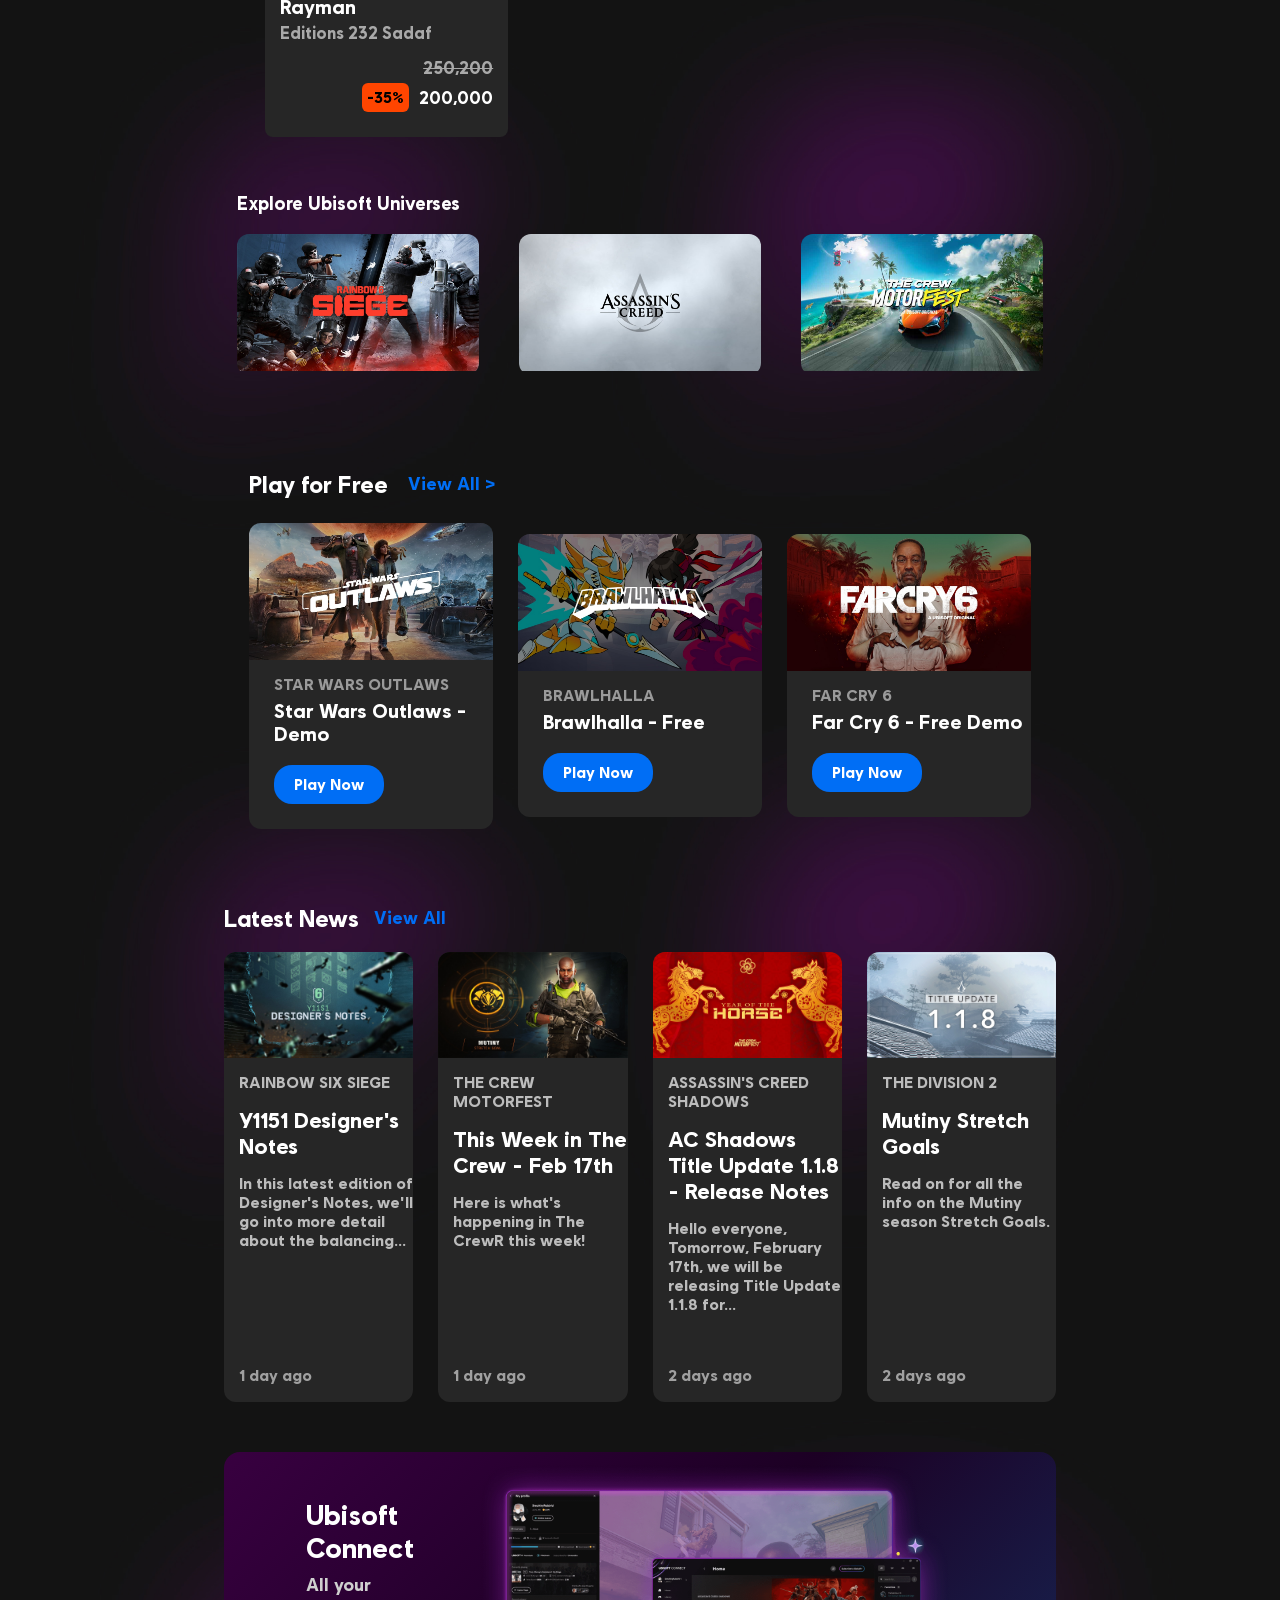
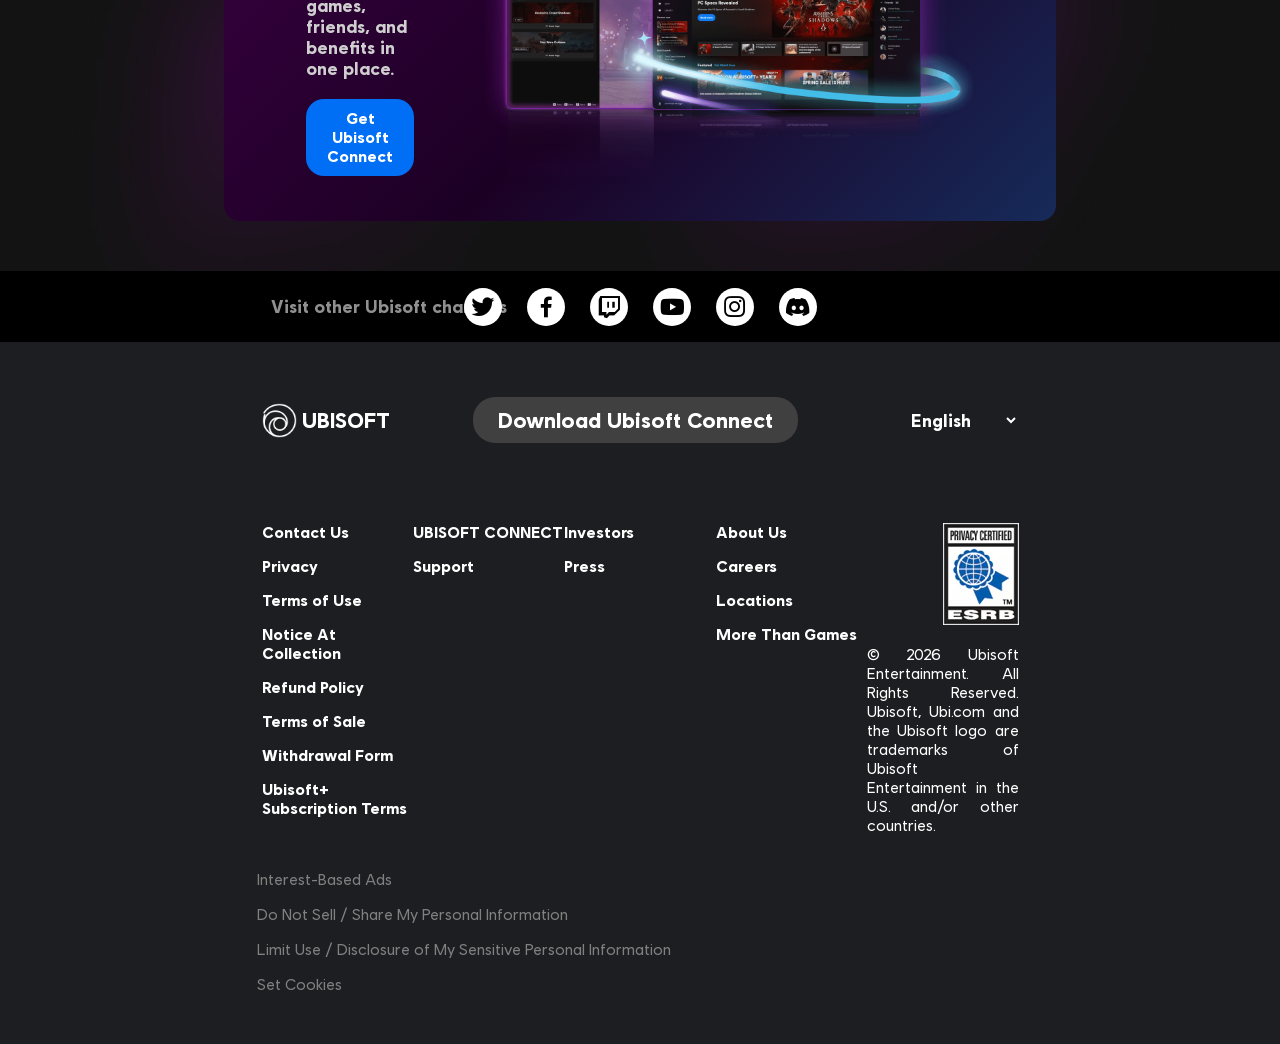
==== commit b6a56d9f: "set btn for first game slider and fix bug in style" ====
--- a/home.html
+++ b/home.html
@@ -24,7 +24,9 @@
               UBISOFT
             </a>
           </li>
-          <li class="game-btn-on-header">GAMES <i class="bx bx-chevron-down"></i></li>
+          <li class="game-btn-on-header">
+            GAMES <i class="bx bx-chevron-down"></i>
+          </li>
           <li>HELP</li>
           <li>STORE</li>
           <li>UBISOFT+</li>
@@ -200,11 +202,12 @@
               <span class="back-color-span-for-slider"></span>
               <span></span>
             </div>
-            <i class="bx bx-chevron-left prive-in-first-game-slider"></i>
+            <i class="bx bx-chevron-left prev-in-first-game-slider"></i>
             <i class="bx bx-chevron-right next-in-first-game-slider"></i>
           </div>
         </div>
-        <div class="first-games-slider-root">
+        <div class="first-games-slider-root-section">
+          <div class="first-games-slider-root"></div>
         </div>
       </div>
     </section>
@@ -218,12 +221,12 @@
               <span class="back-color-span-for-slider"></span>
               <span></span>
             </div>
-            <i class="bx bx-chevron-left prive-in-second-game-slider"></i>
+            <i class="bx bx-chevron-left prev-in-second-game-slider"></i>
             <i class="bx bx-chevron-right next-in-second-game-slider"></i>
           </div>
         </div>
         <div class="second-games-slider-root">
-          <div class="game-card">
+          <div class="second-game-card">
             <img
               src="/backend/top slider games data img/game banner (1).jpg"
               alt=""
--- a/css/compressed/main.min.css
+++ b/css/compressed/main.min.css
@@ -1 +1 @@
-*{padding:0;margin:0;list-style:none;box-sizing:border-box;text-decoration:none;font-family:"UbisoftFont-bold"}a{color:#fff}body{background-image:url(/assets/img/Untitled-1\ copy.jpg);background-size:100%;overflow-x:hidden}@font-face{font-family:"UbisoftFont-bold";src:url(/assets/fonts/Ubisoft\ Sans\ Bold.ttf)}@font-face{font-family:"UbisoftFont-regular";src:url(/assets/fonts/Ubisoft\ Sans\ Regular.ttf)}.hide-box{opacity:0 !important;visibility:hidden !important;z-index:-1;display:none !important}.select-box{background-color:#3e3e3e !important;color:#c1c1c1;transform:scale(1.02)}.back-color-span-for-slider{background-color:#656565 !important}.transform-for-modal-box{top:calc(0% + 60px) !important}.iconDeg{transform:rotate(180deg) !important}header{width:100%;height:fit-content;background-color:#000;position:absolute;top:0 !important;left:0 !important;z-index:2000}header nav{display:flex;align-items:center;justify-content:space-between;color:#fff}header nav ul{height:60px}header nav ul li{display:flex;align-items:center;justify-content:center;padding:15px 35px;height:100%;transition:all 220ms ease}header nav ul li i{transform:rotate(0);transition:all 220ms ease}header nav ul li:hover{background-color:#fff;color:#000}header nav ul li:first-child:hover{background-color:#000;color:#fff;cursor:pointer}header nav .logo-and-category-in-header{display:flex;align-items:center;justify-content:center;font-size:17px}header nav .logo-and-category-in-header .logo-box a{display:flex;align-items:center;justify-content:center;gap:5px;margin-right:30px}header nav .logo-and-category-in-header .logo-box a .logo{filter:invert(1);width:35px;height:auto}header nav .icon-in-header{display:flex;align-items:center;justify-content:center;gap:0px;margin-right:3%;font-size:18px}header nav .icon-in-header li:first-child:hover{cursor:pointer}header nav .icon-in-header li:hover{background-color:#000;color:#fff}header nav .icon-in-header li:hover i{cursor:pointer}header nav .icon-in-header .bxs-download{font-size:18px !important;background-color:none !important;padding:0 !important;margin-left:5px !important}header nav .icon-in-header .bx-search{font-size:24px;background-color:#262626;padding:5px;border-radius:50%}header nav .icon-in-header .bxs-user{font-size:24px;background-color:#262626;padding:4px}.open-modal-header-section{background-color:#fff;width:95%;top:-100%;left:50%;transform:translateX(-50%);z-index:1000;position:absolute;display:flex;align-items:center;justify-content:center;flex-direction:column;padding:25px;border-radius:0 0 12px 12px;transition:all 380ms ease}.open-modal-header-section .row-one-in-modal-section{display:flex;align-items:start;justify-content:space-between;padding:0 40px 0 40px;width:100%}.open-modal-header-section .row-one-in-modal-section .div-one-in-row-one-in-modal-header{display:flex;align-items:start;justify-content:center;flex-direction:column;gap:50px}.open-modal-header-section .row-one-in-modal-section .div-one-in-row-one-in-modal-header ul{display:flex;align-items:start;justify-content:center;flex-direction:column;gap:20px}.open-modal-header-section .row-one-in-modal-section .div-one-in-row-one-in-modal-header ul li{font-size:16px;font-family:"UbisoftFont-regular"}.open-modal-header-section .row-one-in-modal-section .div-one-in-row-one-in-modal-header ul li h2{color:#000;padding-bottom:10px;padding-right:180px;border-bottom:1px solid #000;font-family:"UbisoftFont-bold" !important;font-size:16px;word-spacing:.1px}.open-modal-header-section .row-one-in-modal-section .div-one-in-row-one-in-modal-header ul li a{color:#000}.open-modal-header-section .row-one-in-modal-section .div-one-in-row-one-in-modal-header ul li a:hover{text-decoration:underline}.open-modal-header-section .row-one-in-modal-section .div-two-in-row-one-in-modal-header{display:flex;align-items:center;justify-content:center}.open-modal-header-section .row-one-in-modal-section .div-two-in-row-one-in-modal-header ul{display:flex;align-items:start;justify-content:center;flex-direction:column;gap:30px}.open-modal-header-section .row-one-in-modal-section .div-two-in-row-one-in-modal-header ul li{font-size:16px;font-family:"UbisoftFont-regular"}.open-modal-header-section .row-one-in-modal-section .div-two-in-row-one-in-modal-header ul li h2{color:#000;padding-bottom:10px;padding-right:180px;border-bottom:1px solid #000;font-family:"UbisoftFont-bold" !important;font-size:16px;word-spacing:.1px}.open-modal-header-section .row-one-in-modal-section .div-two-in-row-one-in-modal-header ul li a{color:#000}.open-modal-header-section .row-one-in-modal-section .div-two-in-row-one-in-modal-header ul li a:hover{text-decoration:underline}.open-modal-header-section .row-one-in-modal-section .div-three-in-row-one-in-modal-header{display:flex;align-items:center;justify-content:center}.open-modal-header-section .row-one-in-modal-section .div-three-in-row-one-in-modal-header ul{display:flex;align-items:start;justify-content:center;flex-direction:column;gap:15px}.open-modal-header-section .row-one-in-modal-section .div-three-in-row-one-in-modal-header ul li:nth-child(1) h2{color:#000;padding-bottom:10px;padding-right:180px;border-bottom:1px solid #000;font-family:"UbisoftFont-bold" !important;font-size:16px;word-spacing:.1px}.open-modal-header-section .row-one-in-modal-section .div-three-in-row-one-in-modal-header ul li .game-card-in-modal-boxs{display:flex;align-items:start;justify-content:center;gap:50px}.open-modal-header-section .row-one-in-modal-section .div-three-in-row-one-in-modal-header ul li .game-card-in-modal-boxs .game-card-in-modal{display:flex;align-items:start;justify-content:center;flex-direction:column;gap:10px;border-radius:4px;border:1px solid rgba(0,0,0,.11);padding:10px;transition:all 180ms ease}.open-modal-header-section .row-one-in-modal-section .div-three-in-row-one-in-modal-header ul li .game-card-in-modal-boxs .game-card-in-modal:hover{box-shadow:0 0 5px 2px rgba(0,0,0,.2)}.open-modal-header-section .row-one-in-modal-section .div-three-in-row-one-in-modal-header ul li .game-card-in-modal-boxs .game-card-in-modal img{background-color:#c4c4c4;padding:20px;width:280px;height:auto}.open-modal-header-section .row-one-in-modal-section .div-three-in-row-one-in-modal-header ul li .game-card-in-modal-boxs .game-card-in-modal h2{color:#000;font-size:16px;margin-top:10px}.open-modal-header-section .row-one-in-modal-section .div-three-in-row-one-in-modal-header ul li .game-card-in-modal-boxs .game-card-in-modal p{color:#373737;font-size:14px;font-family:"UbisoftFont-regular"}.open-modal-header-section .link-to-other-page{width:50%;margin-top:40px;margin-bottom:20px;display:flex;align-items:center;justify-content:space-between}.open-modal-header-section .link-to-other-page button{border:none;padding:15px 45px;font-size:18px;background-color:#db7093;border-radius:12px;transition:all 280ms ease;color:#fff;cursor:pointer}.open-modal-header-section .link-to-other-page button:hover{background-color:rgba(216,112,147,0);color:#000;border:1px solid #000}.sliders-section{width:100%;height:calc(100vh - 60px);background-repeat:no-repeat;background-size:100%}.sliders-section .top-boxs{width:65%;height:750px;background:linear-gradient(135deg, rgb(57, 57, 57), rgba(53, 53, 53, 0.5), rgba(48, 48, 48, 0.1), rgba(42, 42, 42, 0));padding:25px;border-radius:12px;top:10%;left:50%;transform:translateX(-50%);position:absolute}.sliders-section .top-boxs .top-slider-boxs{display:flex;align-items:center;justify-content:space-between;gap:25px}.sliders-section .top-boxs .top-slider-boxs div{display:flex;align-items:start;justify-content:center;gap:15px;flex-direction:column;opacity:1;visibility:visible;transition:all 220ms ease}.sliders-section .top-boxs .top-slider-boxs div h3{color:#bbb}.sliders-section .top-boxs .top-slider-boxs div h1{color:#ededed}.sliders-section .top-boxs .top-slider-boxs div p{color:#a0a0a0;font-size:18px}.sliders-section .top-boxs .top-slider-boxs div button{background-color:#006ef5;border:none;border-radius:20px;padding:10px 17px;font-size:17px;transition:all 180ms;cursor:pointer}.sliders-section .top-boxs .top-slider-boxs div button:hover{background-color:#0060d6}.sliders-section .top-boxs .top-slider-boxs div:nth-child(2){width:60%;overflow:hidden;border-radius:10px;height:fit-content}.sliders-section .top-boxs .top-slider-boxs div:nth-child(2) img{width:100%;height:100%}.sliders-section .top-boxs .change-slider-by-box{display:flex;align-items:center;justify-content:space-between;gap:20px;width:100%;padding:30px;position:absolute;top:75%;left:50%;transform:translateX(-50%)}.sliders-section .top-boxs .change-slider-by-box .change-box{background-color:#262626;padding:18px;display:flex;align-items:center;justify-content:center;gap:25px;border-radius:8px;transition:all 180ms ease;cursor:pointer}.sliders-section .top-boxs .change-slider-by-box .change-box img{width:200px;transform:scale(1.1);border-radius:8px;overflow:hidden}.sliders-section .top-boxs .change-slider-by-box .change-box p{font-size:18px;color:#e3e3e3}.sliders-section .top-boxs .change-slider-by-box .change-box:hover{background-color:#202020}.first-game-slider{width:65%;height:fit-content;padding:20px;display:flex;align-items:center;justify-content:center;gap:20px;flex-direction:column;position:absolute;top:75%;left:50%;transform:translateX(-50%)}.first-game-slider .title-in-first-game-slider-and-arrows{display:flex;align-items:center;justify-content:space-between;width:100%}.first-game-slider .title-in-first-game-slider-and-arrows .title-in-first-game-slider{font-size:24px;color:#fff;position:relative}.first-game-slider .title-in-first-game-slider-and-arrows .title-in-first-game-slider span{background-color:#404040;padding:3px;border-radius:6px;font-size:16px;position:absolute;left:105%;top:0%}.first-game-slider .title-in-first-game-slider-and-arrows .arrow-in-first-game-slider{display:flex;align-items:center;justify-content:space-between}.first-game-slider .title-in-first-game-slider-and-arrows .arrow-in-first-game-slider .spans-in-game-slider span{display:inline-block;width:20px;height:5px;border-radius:4px;background-color:#fff}.first-game-slider .title-in-first-game-slider-and-arrows .arrow-in-first-game-slider i{font-size:42px;padding:5px;color:#fff;cursor:pointer;transition:all 200ms ease}.first-game-slider .title-in-first-game-slider-and-arrows .arrow-in-first-game-slider i:hover{color:#c8c8c8}.first-game-slider .first-games-slider-root{display:flex;align-items:start;justify-content:flex-start;gap:25px;width:fit-content;overflow-x:hidden;width:100%;padding:15px}.first-game-slider .first-games-slider-root .game-card{flex-shrink:0;width:243px;height:fit-content;padding-bottom:25px;display:flex;align-items:start;justify-content:center;position:relative;flex-direction:column;border-radius:8px;background-color:#262626;overflow:hidden;transition:all 280ms ease}.first-game-slider .first-games-slider-root .game-card img{width:100%;height:auto;transition:all 280ms ease}.first-game-slider .first-games-slider-root .game-card .game-name{font-size:20px;margin-left:15px;margin-top:10px;color:#fff}.first-game-slider .first-games-slider-root .game-card .game-description{font-size:17px;margin-left:15px;margin-top:5px;color:#a9a9a9}.first-game-slider .first-games-slider-root .game-card .original-price{font-size:17px;margin-left:72%;margin-top:15px;color:#a9a9a9;text-decoration:line-through}.first-game-slider .first-games-slider-root .game-card .all-price{display:flex;align-items:end;justify-content:center;flex-direction:column;margin-left:40%}.first-game-slider .first-games-slider-root .game-card .all-price .discount-and-price{display:flex;align-items:center;justify-content:flex-end;width:100%;gap:10px;margin-top:5px}.first-game-slider .first-games-slider-root .game-card .all-price .discount-and-price .price{font-size:17px;color:#fff}.first-game-slider .first-games-slider-root .game-card .all-price .discount-and-price .discount{background-color:#ff4500;padding:5px;border-radius:6px}.first-game-slider .first-games-slider-root .game-card:hover img{transform:scale(1.04)}.first-game-slider .first-games-slider-root .game-card:hover{background-color:#290f00;cursor:pointer}.second-game-slider{width:100%;margin:150px auto 0 auto;height:fit-content;padding:20px;display:flex;align-items:center;justify-content:center;gap:20px;flex-direction:column;margin-top:150px;background-repeat:no-repeat}.second-game-slider .title-in-second-game-slider-and-arrows{display:flex;align-items:center;justify-content:space-between;width:65%}.second-game-slider .title-in-second-game-slider-and-arrows .title-in-second-game-slider{font-size:24px;color:#fff;position:relative}.second-game-slider .title-in-second-game-slider-and-arrows .arrow-in-second-game-slider{display:flex;align-items:center;justify-content:space-between}.second-game-slider .title-in-second-game-slider-and-arrows .arrow-in-second-game-slider .spans-in-game-slider span{display:inline-block;width:20px;height:5px;border-radius:4px;background-color:#fff}.second-game-slider .title-in-second-game-slider-and-arrows .arrow-in-second-game-slider i{font-size:42px;padding:5px;color:#fff;cursor:pointer;transition:all 200ms ease}.second-game-slider .title-in-second-game-slider-and-arrows .arrow-in-second-game-slider i:hover{color:#c8c8c8}.second-game-slider .second-games-slider-root{display:flex;align-items:start;justify-content:flex-start;gap:25px;width:fit-content;overflow-x:hidden;width:65%;padding:15px}.second-game-slider .second-games-slider-root .game-card{flex-shrink:0;width:243px;height:fit-content;padding-bottom:25px;display:flex;align-items:start;justify-content:center;position:relative;flex-direction:column;border-radius:8px;background-color:#262626;overflow:hidden;transition:all 280ms ease}.second-game-slider .second-games-slider-root .game-card img{width:100%;height:auto;transition:all 280ms ease}.second-game-slider .second-games-slider-root .game-card .game-name{font-size:20px;margin-left:15px;margin-top:10px;color:#fff}.second-game-slider .second-games-slider-root .game-card .game-description{font-size:17px;margin-left:15px;margin-top:5px;color:#a9a9a9}.second-game-slider .second-games-slider-root .game-card .original-price{font-size:17px;margin-left:72%;margin-top:15px;color:#a9a9a9;text-decoration:line-through}.second-game-slider .second-games-slider-root .game-card .all-price{display:flex;align-items:end;justify-content:center;flex-direction:column;margin-left:40%}.second-game-slider .second-games-slider-root .game-card .all-price .discount-and-price{display:flex;align-items:center;justify-content:flex-end;width:100%;gap:10px;margin-top:5px}.second-game-slider .second-games-slider-root .game-card .all-price .discount-and-price .price{font-size:17px;color:#fff}.second-game-slider .second-games-slider-root .game-card .all-price .discount-and-price .discount{background-color:#ff4500;padding:5px;border-radius:6px}.second-game-slider .second-games-slider-root .game-card:hover img{transform:scale(1.04)}.second-game-slider .second-games-slider-root .game-card:hover{background-color:#290f00;cursor:pointer}.game-banner{display:flex;align-items:start;justify-content:center;flex-direction:column;gap:20px;width:65%}.game-banner .game-banner-title{color:#fff}.game-banner .game-banner-img-box{display:flex;align-items:start;justify-content:center;gap:40px;width:100%}.game-banner .game-banner-img-box .rainbow:hover h3{top:87%}.game-banner .game-banner-img-box .rainbow:hover img{transform:scale(1.1)}.game-banner .game-banner-img-box .assassin:hover h3{top:87%}.game-banner .game-banner-img-box .assassin:hover img{transform:scale(1.1)}.game-banner .game-banner-img-box .the-crew:hover h3{top:87%}.game-banner .game-banner-img-box .the-crew:hover img{transform:scale(1.1)}.game-banner .game-banner-img-box div{width:600px;border-radius:12px;overflow:hidden;position:relative}.game-banner .game-banner-img-box div img{width:100%;transition:all 280ms ease}.game-banner .game-banner-img-box div h3{position:absolute;top:100%;left:5%;color:#fff;transition:all 280ms ease;backdrop-filter:blur(8px);padding:5px 7px;border-radius:8px}.news-section{width:65%;display:flex;justify-content:center;align-items:start;flex-direction:column;gap:20px;margin:25px auto}.news-section .news-title{display:flex;align-items:center;justify-content:start;width:100%;gap:15px}.news-section .news-title h1{color:#fff}.news-section .news-title a{color:#006ef5;font-size:18px;cursor:pointer}.news-section .news-box{display:flex;justify-content:center;align-items:start;gap:25px;width:100%}.news-section .news-box .news-card{display:flex;align-items:start;justify-content:start;flex-direction:column;position:relative;overflow:hidden;border-radius:12px;gap:15px;background-color:#262626;height:450px;transition:all 200ms ease;cursor:pointer}.news-section .news-box .news-card img{width:100%;transition:all 200ms ease}.news-section .news-box .news-card .name-game-news{color:#bcbcbc;font-size:16px;margin-left:15px}.news-section .news-box .news-card h1{color:#fff;font-size:22px;margin-left:15px}.news-section .news-box .news-card h3{color:#bcbcbc;font-size:16px;margin-left:15px}.news-section .news-box .news-card .date-in-news-box{position:absolute;top:92%;left:15px;color:#a0a0a0;font-size:16px}.news-section .news-box .news-card:hover{background-color:#2c2c2c}.news-section .news-box .news-card:hover img{transform:scale(1.04)}.game-information{width:65%;display:flex;align-items:center;justify-content:center;margin:50px auto;flex-direction:column;gap:25px;padding:25px}.game-information .game-information-title{display:flex;justify-content:start;align-items:center;width:100%;gap:20px}.game-information .game-information-title h1{color:#fff}.game-information .game-information-title a{color:#006ef5;font-size:18px;cursor:pointer}.game-information .game-information-box{display:flex;align-items:center;justify-content:center;gap:25px;width:100%}.game-information .game-information-box .game-information-card{display:flex;align-items:start;justify-content:center;flex-direction:column;color:#fff;background-color:#262626;border-radius:12px;overflow:hidden;padding-bottom:25px}.game-information .game-information-box .game-information-card img{width:100%}.game-information .game-information-box .game-information-card h1{margin-left:25px;margin-bottom:20px;font-size:20px}.game-information .game-information-box .game-information-card h2{margin-left:25px;font-size:16px;margin-bottom:5px;margin-top:15px;color:#9a9a9a}.game-information .game-information-box .game-information-card button{margin-left:25px;background-color:#006ef5;border:none;padding:10px 20px;border-radius:18px;font-size:16px;color:#fff;cursor:pointer;transition:all 180ms ease}.game-information .game-information-box .game-information-card button:hover{background-color:#0059c6}.ubisoft-connect{display:flex;align-items:center;justify-content:center;border-radius:16px;background:linear-gradient(135deg, rgb(56, 0, 64) 0%, rgb(28, 0, 36) 50%, rgb(22, 42, 89) 100%);width:65%;margin:50px auto}.ubisoft-connect .connect-text{display:flex;align-items:start;justify-content:center;flex-direction:column;width:100%;margin-left:90px;gap:10px}.ubisoft-connect .connect-text h1{color:#fff;font-size:28px}.ubisoft-connect .connect-text p{color:#cfcfcf;font-size:18px}.ubisoft-connect .connect-text button{background-color:#006ef5;margin-top:10px;border:none;padding:10px 20px;border-radius:18px;font-size:16px;color:#fff;cursor:pointer;transition:all 180ms ease}.ubisoft-connect .connect-text button:hover{background-color:#0059c6}.ubisoft-connect .connect-img{width:100%}.ubisoft-connect .connect-img img{width:650px}.socail-box{width:100%;background-color:#000;display:flex;align-items:center;justify-content:center;padding:25px;position:relative}.socail-box .text-in-socail-box{margin-left:20%;width:100%}.socail-box .text-in-socail-box p{font-size:18px;color:#909090}.socail-box .icon-socail{width:100%;display:flex;align-items:center;justify-content:center;gap:25px;left:50%;transform:translateX(-50%);position:absolute}.socail-box .icon-socail a i{font-size:28px;color:#000;background-color:#fff;padding:5px;border-radius:50%}footer{width:100%;background-color:#1d1e22;height:fit-content;padding:50px;display:flex;align-items:center;justify-content:center;flex-direction:column;gap:20px}footer .row-one-in-footer{width:65%;display:flex;align-items:center;justify-content:space-between;padding:5px}footer .row-one-in-footer .logo-in-row-one-footer a{font-size:22px;font-weight:bold;color:#fff;text-decoration:none;display:flex;align-items:center;justify-content:center;gap:5px}footer .row-one-in-footer .logo-in-row-one-footer a img{filter:invert(1);width:35px;height:auto}footer .row-one-in-footer button{padding:10px 25px;background-color:rgba(0,0,0,0);color:#fff;background-color:#404040;border-radius:22px;border:none;font-size:22px;cursor:pointer;transition:all 300ms ease}footer .row-one-in-footer button:hover{border:1px solid #fff;background-color:rgba(0,0,0,0)}footer .row-one-in-footer select{padding:10px 25px;font-size:18px;background-color:hsla(0,0%,100%,0);color:#fff;border:none;cursor:pointer}footer .row-one-in-footer select option{background-color:#1d1e22}footer .row-two-in-footer{margin-top:50px;width:65%;display:flex;align-items:start;justify-content:space-between;padding:5px}footer .row-two-in-footer ul{width:100%;display:flex;align-items:start;justify-content:center;flex-direction:column;gap:15px}footer .row-two-in-footer ul li a:hover{text-decoration:underline}footer .row-two-in-footer ul:last-child{align-items:end}footer .row-two-in-footer ul:last-child p{color:#fff;font-size:16px;text-align:justify;font-family:"UbisoftFont-regular"}footer .row-three-in-footer{margin-top:10px;width:65%;display:flex;align-items:start;justify-content:start;gap:40px}footer .row-three-in-footer ul{width:100%;display:flex;align-items:start;justify-content:center;flex-direction:column;gap:15px}footer .row-three-in-footer ul li a{color:gray;font-size:16px;font-family:"UbisoftFont-regular"}footer .row-three-in-footer ul li a:hover{text-decoration:underline}/*# sourceMappingURL=main.min.css.map */+*{padding:0;margin:0;list-style:none;box-sizing:border-box;text-decoration:none;font-family:"UbisoftFont-bold"}a{color:#fff}body{background-image:url(/assets/img/Untitled-1\ copy.jpg);background-size:100%;overflow-x:hidden}@font-face{font-family:"UbisoftFont-bold";src:url(/assets/fonts/Ubisoft\ Sans\ Bold.ttf)}@font-face{font-family:"UbisoftFont-regular";src:url(/assets/fonts/Ubisoft\ Sans\ Regular.ttf)}.hide-box{opacity:0 !important;visibility:hidden !important;z-index:-1;display:none !important}.select-box{background-color:#3e3e3e !important;color:#c1c1c1;transform:scale(1.02)}.back-color-span-for-slider{background-color:#656565 !important}.transform-for-modal-box{top:calc(0% + 60px) !important}.iconDeg{transform:rotate(180deg) !important}.transform-game-slider{transform:translateX(-51%)}header{width:100%;height:fit-content;background-color:#000;position:absolute;top:0 !important;left:0 !important;z-index:2000}header nav{display:flex;align-items:center;justify-content:space-between;color:#fff}header nav ul{height:60px}header nav ul li{display:flex;align-items:center;justify-content:center;padding:15px 35px;height:100%;transition:all 220ms ease}header nav ul li i{transform:rotate(0);transition:all 220ms ease}header nav ul li:hover{background-color:#fff;color:#000}header nav ul li:first-child:hover{background-color:#000;color:#fff;cursor:pointer}header nav .logo-and-category-in-header{display:flex;align-items:center;justify-content:center;font-size:17px}header nav .logo-and-category-in-header .logo-box a{display:flex;align-items:center;justify-content:center;gap:5px;margin-right:30px}header nav .logo-and-category-in-header .logo-box a .logo{filter:invert(1);width:35px;height:auto}header nav .icon-in-header{display:flex;align-items:center;justify-content:center;gap:0px;margin-right:3%;font-size:18px}header nav .icon-in-header li:first-child:hover{cursor:pointer}header nav .icon-in-header li:hover{background-color:#000;color:#fff}header nav .icon-in-header li:hover i{cursor:pointer}header nav .icon-in-header .bxs-download{font-size:18px !important;background-color:none !important;padding:0 !important;margin-left:5px !important}header nav .icon-in-header .bx-search{font-size:24px;background-color:#262626;padding:5px;border-radius:50%}header nav .icon-in-header .bxs-user{font-size:24px;background-color:#262626;padding:4px}.open-modal-header-section{background-color:#fff;width:95%;top:-100%;left:50%;transform:translateX(-50%);z-index:1000;position:absolute;display:flex;align-items:center;justify-content:center;flex-direction:column;padding:25px;border-radius:0 0 12px 12px;transition:all 380ms ease}.open-modal-header-section .row-one-in-modal-section{display:flex;align-items:start;justify-content:space-between;padding:0 40px 0 40px;width:100%}.open-modal-header-section .row-one-in-modal-section .div-one-in-row-one-in-modal-header{display:flex;align-items:start;justify-content:center;flex-direction:column;gap:50px}.open-modal-header-section .row-one-in-modal-section .div-one-in-row-one-in-modal-header ul{display:flex;align-items:start;justify-content:center;flex-direction:column;gap:20px}.open-modal-header-section .row-one-in-modal-section .div-one-in-row-one-in-modal-header ul li{font-size:16px;font-family:"UbisoftFont-regular"}.open-modal-header-section .row-one-in-modal-section .div-one-in-row-one-in-modal-header ul li h2{color:#000;padding-bottom:10px;padding-right:180px;border-bottom:1px solid #000;font-family:"UbisoftFont-bold" !important;font-size:16px;word-spacing:.1px}.open-modal-header-section .row-one-in-modal-section .div-one-in-row-one-in-modal-header ul li a{color:#000}.open-modal-header-section .row-one-in-modal-section .div-one-in-row-one-in-modal-header ul li a:hover{text-decoration:underline}.open-modal-header-section .row-one-in-modal-section .div-two-in-row-one-in-modal-header{display:flex;align-items:center;justify-content:center}.open-modal-header-section .row-one-in-modal-section .div-two-in-row-one-in-modal-header ul{display:flex;align-items:start;justify-content:center;flex-direction:column;gap:30px}.open-modal-header-section .row-one-in-modal-section .div-two-in-row-one-in-modal-header ul li{font-size:16px;font-family:"UbisoftFont-regular"}.open-modal-header-section .row-one-in-modal-section .div-two-in-row-one-in-modal-header ul li h2{color:#000;padding-bottom:10px;padding-right:180px;border-bottom:1px solid #000;font-family:"UbisoftFont-bold" !important;font-size:16px;word-spacing:.1px}.open-modal-header-section .row-one-in-modal-section .div-two-in-row-one-in-modal-header ul li a{color:#000}.open-modal-header-section .row-one-in-modal-section .div-two-in-row-one-in-modal-header ul li a:hover{text-decoration:underline}.open-modal-header-section .row-one-in-modal-section .div-three-in-row-one-in-modal-header{display:flex;align-items:center;justify-content:center}.open-modal-header-section .row-one-in-modal-section .div-three-in-row-one-in-modal-header ul{display:flex;align-items:start;justify-content:center;flex-direction:column;gap:15px}.open-modal-header-section .row-one-in-modal-section .div-three-in-row-one-in-modal-header ul li:nth-child(1) h2{color:#000;padding-bottom:10px;padding-right:180px;border-bottom:1px solid #000;font-family:"UbisoftFont-bold" !important;font-size:16px;word-spacing:.1px}.open-modal-header-section .row-one-in-modal-section .div-three-in-row-one-in-modal-header ul li .game-card-in-modal-boxs{display:flex;align-items:start;justify-content:center;gap:50px}.open-modal-header-section .row-one-in-modal-section .div-three-in-row-one-in-modal-header ul li .game-card-in-modal-boxs .game-card-in-modal{display:flex;align-items:start;justify-content:center;flex-direction:column;gap:10px;border-radius:4px;border:1px solid rgba(0,0,0,.11);padding:10px;transition:all 180ms ease}.open-modal-header-section .row-one-in-modal-section .div-three-in-row-one-in-modal-header ul li .game-card-in-modal-boxs .game-card-in-modal:hover{box-shadow:0 0 5px 2px rgba(0,0,0,.2)}.open-modal-header-section .row-one-in-modal-section .div-three-in-row-one-in-modal-header ul li .game-card-in-modal-boxs .game-card-in-modal img{background-color:#c4c4c4;padding:20px;width:280px;height:auto}.open-modal-header-section .row-one-in-modal-section .div-three-in-row-one-in-modal-header ul li .game-card-in-modal-boxs .game-card-in-modal h2{color:#000;font-size:16px;margin-top:10px}.open-modal-header-section .row-one-in-modal-section .div-three-in-row-one-in-modal-header ul li .game-card-in-modal-boxs .game-card-in-modal p{color:#373737;font-size:14px;font-family:"UbisoftFont-regular"}.open-modal-header-section .link-to-other-page{width:50%;margin-top:40px;margin-bottom:20px;display:flex;align-items:center;justify-content:space-between}.open-modal-header-section .link-to-other-page button{border:none;padding:15px 45px;font-size:18px;background-color:#db7093;border-radius:12px;transition:all 280ms ease;color:#fff;cursor:pointer}.open-modal-header-section .link-to-other-page button:hover{background-color:rgba(216,112,147,0);color:#000;border:1px solid #000}.sliders-section{width:100%;height:calc(100vh - 60px);background-repeat:no-repeat;background-size:100%}.sliders-section .top-boxs{width:65%;height:750px;background:linear-gradient(135deg, rgb(57, 57, 57), rgba(53, 53, 53, 0.5), rgba(48, 48, 48, 0.1), rgba(42, 42, 42, 0));padding:25px;border-radius:12px;top:10%;left:50%;transform:translateX(-50%);position:absolute}.sliders-section .top-boxs .top-slider-boxs{display:flex;align-items:center;justify-content:space-between;gap:25px}.sliders-section .top-boxs .top-slider-boxs div{display:flex;align-items:start;justify-content:center;gap:15px;flex-direction:column;opacity:1;visibility:visible;transition:all 220ms ease}.sliders-section .top-boxs .top-slider-boxs div h3{color:#bbb}.sliders-section .top-boxs .top-slider-boxs div h1{color:#ededed}.sliders-section .top-boxs .top-slider-boxs div p{color:#a0a0a0;font-size:18px}.sliders-section .top-boxs .top-slider-boxs div button{background-color:#006ef5;border:none;border-radius:20px;padding:10px 17px;font-size:17px;transition:all 180ms;cursor:pointer}.sliders-section .top-boxs .top-slider-boxs div button:hover{background-color:#0060d6}.sliders-section .top-boxs .top-slider-boxs div:nth-child(2){width:60%;overflow:hidden;border-radius:10px;height:fit-content}.sliders-section .top-boxs .top-slider-boxs div:nth-child(2) img{width:100%;height:100%}.sliders-section .top-boxs .change-slider-by-box{display:flex;align-items:center;justify-content:space-between;gap:20px;width:100%;padding:30px;position:absolute;top:75%;left:50%;transform:translateX(-50%)}.sliders-section .top-boxs .change-slider-by-box .change-box{background-color:#262626;padding:18px;display:flex;align-items:center;justify-content:center;gap:25px;border-radius:8px;transition:all 180ms ease;cursor:pointer}.sliders-section .top-boxs .change-slider-by-box .change-box img{width:200px;transform:scale(1.1);border-radius:8px;overflow:hidden}.sliders-section .top-boxs .change-slider-by-box .change-box p{font-size:18px;color:#e3e3e3}.sliders-section .top-boxs .change-slider-by-box .change-box:hover{background-color:#202020}.first-game-slider{width:65%;height:fit-content;padding:20px;display:flex;align-items:center;justify-content:center;gap:20px;flex-direction:column;position:absolute;top:75%;left:50%;transform:translateX(-50%)}.first-game-slider .title-in-first-game-slider-and-arrows{display:flex;align-items:center;justify-content:space-between;width:100%}.first-game-slider .title-in-first-game-slider-and-arrows .title-in-first-game-slider{font-size:24px;color:#fff;position:relative}.first-game-slider .title-in-first-game-slider-and-arrows .title-in-first-game-slider span{background-color:#404040;padding:3px;border-radius:6px;font-size:16px;position:absolute;left:105%;top:0%}.first-game-slider .title-in-first-game-slider-and-arrows .arrow-in-first-game-slider{display:flex;align-items:center;justify-content:space-between}.first-game-slider .title-in-first-game-slider-and-arrows .arrow-in-first-game-slider .spans-in-game-slider span{display:inline-block;width:20px;height:5px;border-radius:4px;background-color:#fff}.first-game-slider .title-in-first-game-slider-and-arrows .arrow-in-first-game-slider i{font-size:42px;padding:5px;color:#fff;cursor:pointer;transition:all 200ms ease}.first-game-slider .title-in-first-game-slider-and-arrows .arrow-in-first-game-slider i:hover{color:#c8c8c8}.first-game-slider .first-games-slider-root-section{display:flex;align-items:start;justify-content:flex-start;gap:25px;width:fit-content;overflow-x:hidden;width:100%;padding:15px}.first-game-slider .first-games-slider-root-section .first-games-slider-root{display:flex;align-items:start;justify-content:flex-start;gap:25px;transition:all 340ms ease}.first-game-slider .first-games-slider-root-section .first-games-slider-root .game-card{flex-shrink:0;width:243px;height:fit-content;padding-bottom:25px;display:flex;align-items:start;justify-content:start;position:relative;flex-direction:column;border-radius:8px;background-color:#262626;overflow:hidden;transition:all 280ms ease;text-wrap:nowrap;text-overflow:hidden}.first-game-slider .first-games-slider-root-section .first-games-slider-root .game-card img{width:243px;height:auto;transition:all 280ms ease}.first-game-slider .first-games-slider-root-section .first-games-slider-root .game-card .game-name{font-size:18px;margin-left:15px;margin-top:10px;color:#fff}.first-game-slider .first-games-slider-root-section .first-games-slider-root .game-card .game-description{font-size:16px;margin-left:15px;margin-top:5px;color:#a9a9a9}.first-game-slider .first-games-slider-root-section .first-games-slider-root .game-card .original-price{font-size:17px;margin-left:72%;margin-top:15px;color:#a9a9a9;text-decoration:line-through}.first-game-slider .first-games-slider-root-section .first-games-slider-root .game-card .all-price{display:flex;align-items:end;justify-content:center;flex-direction:column;margin-left:40%}.first-game-slider .first-games-slider-root-section .first-games-slider-root .game-card .all-price .discount-and-price{display:flex;align-items:center;justify-content:flex-end;width:100%;gap:10px;margin-top:5px}.first-game-slider .first-games-slider-root-section .first-games-slider-root .game-card .all-price .discount-and-price .price{font-size:17px;color:#fff}.first-game-slider .first-games-slider-root-section .first-games-slider-root .game-card .all-price .discount-and-price .discount{background-color:#ff4500;padding:5px;border-radius:6px}.first-game-slider .first-games-slider-root-section .first-games-slider-root:hover img{transform:scale(1.04)}.first-game-slider .first-games-slider-root-section .first-games-slider-root:hover{background-color:#290f00;cursor:pointer}.second-game-slider{width:100%;margin:150px auto 0 auto;height:fit-content;padding:20px;display:flex;align-items:center;justify-content:center;gap:20px;flex-direction:column;margin-top:150px;background-repeat:no-repeat}.second-game-slider .title-in-second-game-slider-and-arrows{display:flex;align-items:center;justify-content:space-between;width:65%}.second-game-slider .title-in-second-game-slider-and-arrows .title-in-second-game-slider{font-size:24px;color:#fff;position:relative}.second-game-slider .title-in-second-game-slider-and-arrows .arrow-in-second-game-slider{display:flex;align-items:center;justify-content:space-between}.second-game-slider .title-in-second-game-slider-and-arrows .arrow-in-second-game-slider .spans-in-game-slider span{display:inline-block;width:20px;height:5px;border-radius:4px;background-color:#fff}.second-game-slider .title-in-second-game-slider-and-arrows .arrow-in-second-game-slider i{font-size:42px;padding:5px;color:#fff;cursor:pointer;transition:all 200ms ease}.second-game-slider .title-in-second-game-slider-and-arrows .arrow-in-second-game-slider i:hover{color:#c8c8c8}.second-game-slider .second-games-slider-root{display:flex;align-items:start;justify-content:flex-start;gap:25px;width:fit-content;overflow-x:hidden;width:65%;padding:15px}.second-game-slider .second-games-slider-root .second-game-card{flex-shrink:0;width:243px;height:fit-content;padding-bottom:25px;display:flex;align-items:start;justify-content:center;position:relative;flex-direction:column;border-radius:8px;background-color:#262626;overflow:hidden;transition:all 280ms ease}.second-game-slider .second-games-slider-root .second-game-card img{width:100%;height:auto;transition:all 280ms ease}.second-game-slider .second-games-slider-root .second-game-card .game-name{font-size:20px;margin-left:15px;margin-top:10px;color:#fff}.second-game-slider .second-games-slider-root .second-game-card .game-description{font-size:17px;margin-left:15px;margin-top:5px;color:#a9a9a9}.second-game-slider .second-games-slider-root .second-game-card .original-price{font-size:17px;margin-left:72%;margin-top:15px;color:#a9a9a9;text-decoration:line-through}.second-game-slider .second-games-slider-root .second-game-card .all-price{display:flex;align-items:end;justify-content:center;flex-direction:column;margin-left:40%}.second-game-slider .second-games-slider-root .second-game-card .all-price .discount-and-price{display:flex;align-items:center;justify-content:flex-end;width:100%;gap:10px;margin-top:5px}.second-game-slider .second-games-slider-root .second-game-card .all-price .discount-and-price .price{font-size:17px;color:#fff}.second-game-slider .second-games-slider-root .second-game-card .all-price .discount-and-price .discount{background-color:#ff4500;padding:5px;border-radius:6px}.second-game-slider .second-games-slider-root .second-game-card:hover img{transform:scale(1.04)}.second-game-slider .second-games-slider-root .second-game-card:hover{background-color:#290f00;cursor:pointer}.game-banner{display:flex;align-items:start;justify-content:center;flex-direction:column;gap:20px;width:65%}.game-banner .game-banner-title{color:#fff}.game-banner .game-banner-img-box{display:flex;align-items:start;justify-content:center;gap:40px;width:100%}.game-banner .game-banner-img-box .rainbow:hover h3{top:87%}.game-banner .game-banner-img-box .rainbow:hover img{transform:scale(1.1)}.game-banner .game-banner-img-box .assassin:hover h3{top:87%}.game-banner .game-banner-img-box .assassin:hover img{transform:scale(1.1)}.game-banner .game-banner-img-box .the-crew:hover h3{top:87%}.game-banner .game-banner-img-box .the-crew:hover img{transform:scale(1.1)}.game-banner .game-banner-img-box div{width:600px;border-radius:12px;overflow:hidden;position:relative}.game-banner .game-banner-img-box div img{width:100%;transition:all 280ms ease}.game-banner .game-banner-img-box div h3{position:absolute;top:100%;left:5%;color:#fff;transition:all 280ms ease;backdrop-filter:blur(8px);padding:5px 7px;border-radius:8px}.news-section{width:65%;display:flex;justify-content:center;align-items:start;flex-direction:column;gap:20px;margin:25px auto}.news-section .news-title{display:flex;align-items:center;justify-content:start;width:100%;gap:15px}.news-section .news-title h1{color:#fff}.news-section .news-title a{color:#006ef5;font-size:18px;cursor:pointer}.news-section .news-box{display:flex;justify-content:center;align-items:start;gap:25px;width:100%}.news-section .news-box .news-card{display:flex;align-items:start;justify-content:start;flex-direction:column;position:relative;overflow:hidden;border-radius:12px;gap:15px;background-color:#262626;height:450px;transition:all 200ms ease;cursor:pointer}.news-section .news-box .news-card img{width:100%;transition:all 200ms ease}.news-section .news-box .news-card .name-game-news{color:#bcbcbc;font-size:16px;margin-left:15px}.news-section .news-box .news-card h1{color:#fff;font-size:22px;margin-left:15px}.news-section .news-box .news-card h3{color:#bcbcbc;font-size:16px;margin-left:15px}.news-section .news-box .news-card .date-in-news-box{position:absolute;top:92%;left:15px;color:#a0a0a0;font-size:16px}.news-section .news-box .news-card:hover{background-color:#2c2c2c}.news-section .news-box .news-card:hover img{transform:scale(1.04)}.game-information{width:65%;display:flex;align-items:center;justify-content:center;margin:50px auto;flex-direction:column;gap:25px;padding:25px}.game-information .game-information-title{display:flex;justify-content:start;align-items:center;width:100%;gap:20px}.game-information .game-information-title h1{color:#fff}.game-information .game-information-title a{color:#006ef5;font-size:18px;cursor:pointer}.game-information .game-information-box{display:flex;align-items:center;justify-content:center;gap:25px;width:100%}.game-information .game-information-box .game-information-card{display:flex;align-items:start;justify-content:center;flex-direction:column;color:#fff;background-color:#262626;border-radius:12px;overflow:hidden;padding-bottom:25px}.game-information .game-information-box .game-information-card img{width:100%}.game-information .game-information-box .game-information-card h1{margin-left:25px;margin-bottom:20px;font-size:20px}.game-information .game-information-box .game-information-card h2{margin-left:25px;font-size:16px;margin-bottom:5px;margin-top:15px;color:#9a9a9a}.game-information .game-information-box .game-information-card button{margin-left:25px;background-color:#006ef5;border:none;padding:10px 20px;border-radius:18px;font-size:16px;color:#fff;cursor:pointer;transition:all 180ms ease}.game-information .game-information-box .game-information-card button:hover{background-color:#0059c6}.ubisoft-connect{display:flex;align-items:center;justify-content:center;border-radius:16px;background:linear-gradient(135deg, rgb(56, 0, 64) 0%, rgb(28, 0, 36) 50%, rgb(22, 42, 89) 100%);width:65%;margin:50px auto}.ubisoft-connect .connect-text{display:flex;align-items:start;justify-content:center;flex-direction:column;width:100%;margin-left:90px;gap:10px}.ubisoft-connect .connect-text h1{color:#fff;font-size:28px}.ubisoft-connect .connect-text p{color:#cfcfcf;font-size:18px}.ubisoft-connect .connect-text button{background-color:#006ef5;margin-top:10px;border:none;padding:10px 20px;border-radius:18px;font-size:16px;color:#fff;cursor:pointer;transition:all 180ms ease}.ubisoft-connect .connect-text button:hover{background-color:#0059c6}.ubisoft-connect .connect-img{width:100%}.ubisoft-connect .connect-img img{width:650px}.socail-box{width:100%;background-color:#000;display:flex;align-items:center;justify-content:center;padding:25px;position:relative}.socail-box .text-in-socail-box{margin-left:20%;width:100%}.socail-box .text-in-socail-box p{font-size:18px;color:#909090}.socail-box .icon-socail{width:100%;display:flex;align-items:center;justify-content:center;gap:25px;left:50%;transform:translateX(-50%);position:absolute}.socail-box .icon-socail a i{font-size:28px;color:#000;background-color:#fff;padding:5px;border-radius:50%}footer{width:100%;background-color:#1d1e22;height:fit-content;padding:50px;display:flex;align-items:center;justify-content:center;flex-direction:column;gap:20px}footer .row-one-in-footer{width:65%;display:flex;align-items:center;justify-content:space-between;padding:5px}footer .row-one-in-footer .logo-in-row-one-footer a{font-size:22px;font-weight:bold;color:#fff;text-decoration:none;display:flex;align-items:center;justify-content:center;gap:5px}footer .row-one-in-footer .logo-in-row-one-footer a img{filter:invert(1);width:35px;height:auto}footer .row-one-in-footer button{padding:10px 25px;background-color:rgba(0,0,0,0);color:#fff;background-color:#404040;border-radius:22px;border:none;font-size:22px;cursor:pointer;transition:all 300ms ease}footer .row-one-in-footer button:hover{border:1px solid #fff;background-color:rgba(0,0,0,0)}footer .row-one-in-footer select{padding:10px 25px;font-size:18px;background-color:hsla(0,0%,100%,0);color:#fff;border:none;cursor:pointer}footer .row-one-in-footer select option{background-color:#1d1e22}footer .row-two-in-footer{margin-top:50px;width:65%;display:flex;align-items:start;justify-content:space-between;padding:5px}footer .row-two-in-footer ul{width:100%;display:flex;align-items:start;justify-content:center;flex-direction:column;gap:15px}footer .row-two-in-footer ul li a:hover{text-decoration:underline}footer .row-two-in-footer ul:last-child{align-items:end}footer .row-two-in-footer ul:last-child p{color:#fff;font-size:16px;text-align:justify;font-family:"UbisoftFont-regular"}footer .row-three-in-footer{margin-top:10px;width:65%;display:flex;align-items:start;justify-content:start;gap:40px}footer .row-three-in-footer ul{width:100%;display:flex;align-items:start;justify-content:center;flex-direction:column;gap:15px}footer .row-three-in-footer ul li a{color:gray;font-size:16px;font-family:"UbisoftFont-regular"}footer .row-three-in-footer ul li a:hover{text-decoration:underline}/*# sourceMappingURL=main.min.css.map */
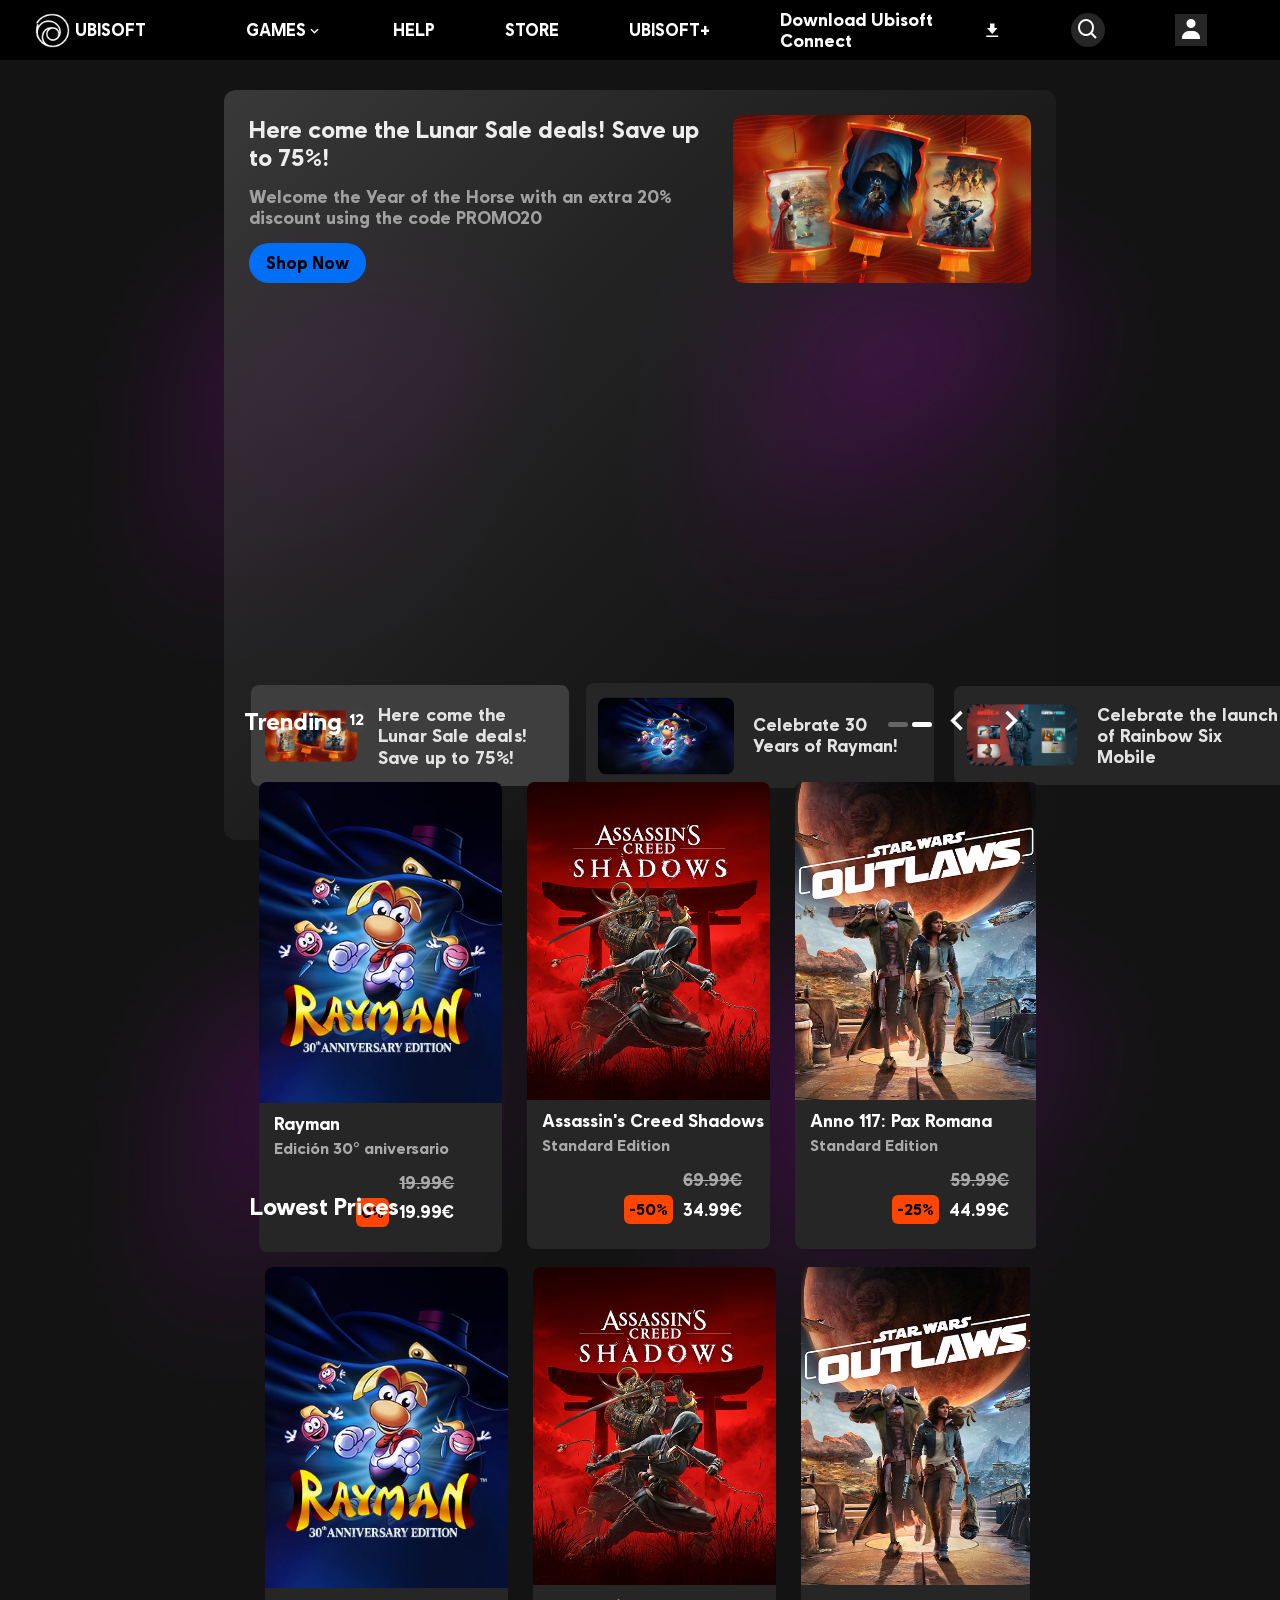
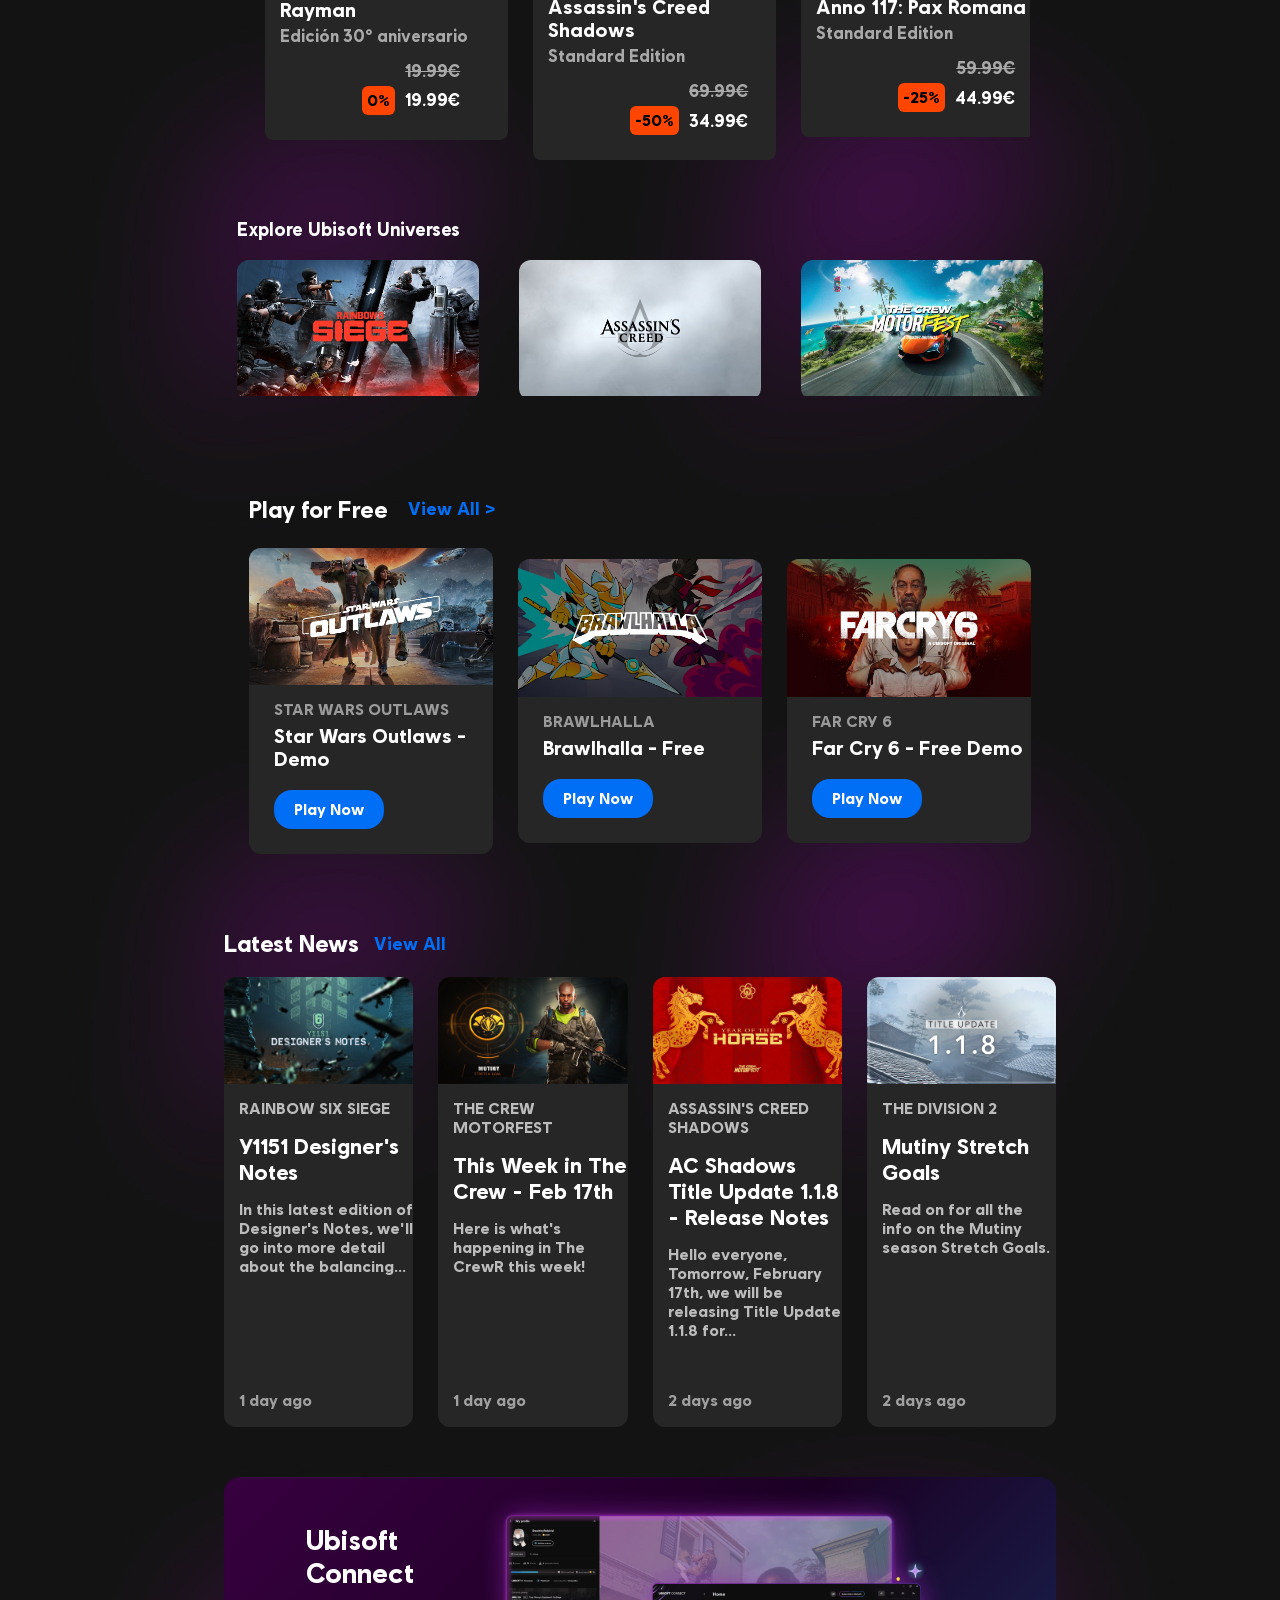
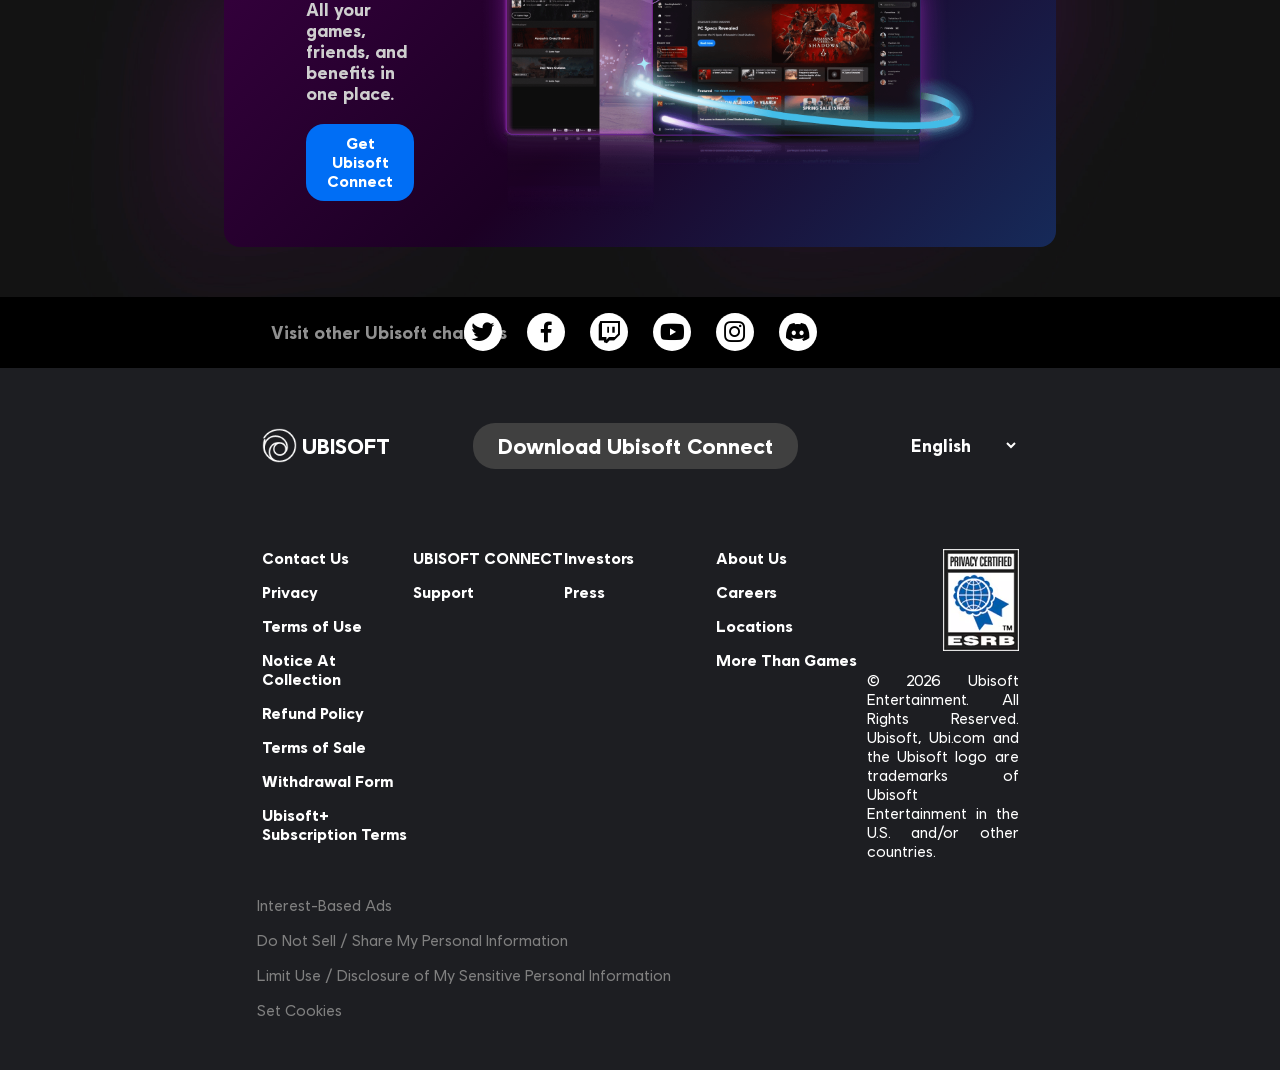
==== commit b251b91d: "set fetch for second game slider" ====
--- a/home.html
+++ b/home.html
@@ -225,22 +225,8 @@
             <i class="bx bx-chevron-right next-in-second-game-slider"></i>
           </div>
         </div>
-        <div class="second-games-slider-root">
-          <div class="second-game-card">
-            <img
-              src="/backend/top slider games data img/game banner (1).jpg"
-              alt=""
-            />
-            <h2 class="game-name">Rayman</h2>
-            <p class="game-description">Editions 232 Sadaf</p>
-            <div class="all-price">
-              <p class="original-price">250,200</p>
-              <div class="discount-and-price">
-                <p class="discount">-35%</p>
-                <p class="price">200,000</p>
-              </div>
-            </div>
-          </div>
+        <div class="second-games-slider-root-section">
+          <div class="second-games-slider-root"></div>
         </div>
       </div>
 
--- a/css/compressed/main.min.css
+++ b/css/compressed/main.min.css
@@ -1 +1 @@
-*{padding:0;margin:0;list-style:none;box-sizing:border-box;text-decoration:none;font-family:"UbisoftFont-bold"}a{color:#fff}body{background-image:url(/assets/img/Untitled-1\ copy.jpg);background-size:100%;overflow-x:hidden}@font-face{font-family:"UbisoftFont-bold";src:url(/assets/fonts/Ubisoft\ Sans\ Bold.ttf)}@font-face{font-family:"UbisoftFont-regular";src:url(/assets/fonts/Ubisoft\ Sans\ Regular.ttf)}.hide-box{opacity:0 !important;visibility:hidden !important;z-index:-1;display:none !important}.select-box{background-color:#3e3e3e !important;color:#c1c1c1;transform:scale(1.02)}.back-color-span-for-slider{background-color:#656565 !important}.transform-for-modal-box{top:calc(0% + 60px) !important}.iconDeg{transform:rotate(180deg) !important}.transform-game-slider{transform:translateX(-51%)}header{width:100%;height:fit-content;background-color:#000;position:absolute;top:0 !important;left:0 !important;z-index:2000}header nav{display:flex;align-items:center;justify-content:space-between;color:#fff}header nav ul{height:60px}header nav ul li{display:flex;align-items:center;justify-content:center;padding:15px 35px;height:100%;transition:all 220ms ease}header nav ul li i{transform:rotate(0);transition:all 220ms ease}header nav ul li:hover{background-color:#fff;color:#000}header nav ul li:first-child:hover{background-color:#000;color:#fff;cursor:pointer}header nav .logo-and-category-in-header{display:flex;align-items:center;justify-content:center;font-size:17px}header nav .logo-and-category-in-header .logo-box a{display:flex;align-items:center;justify-content:center;gap:5px;margin-right:30px}header nav .logo-and-category-in-header .logo-box a .logo{filter:invert(1);width:35px;height:auto}header nav .icon-in-header{display:flex;align-items:center;justify-content:center;gap:0px;margin-right:3%;font-size:18px}header nav .icon-in-header li:first-child:hover{cursor:pointer}header nav .icon-in-header li:hover{background-color:#000;color:#fff}header nav .icon-in-header li:hover i{cursor:pointer}header nav .icon-in-header .bxs-download{font-size:18px !important;background-color:none !important;padding:0 !important;margin-left:5px !important}header nav .icon-in-header .bx-search{font-size:24px;background-color:#262626;padding:5px;border-radius:50%}header nav .icon-in-header .bxs-user{font-size:24px;background-color:#262626;padding:4px}.open-modal-header-section{background-color:#fff;width:95%;top:-100%;left:50%;transform:translateX(-50%);z-index:1000;position:absolute;display:flex;align-items:center;justify-content:center;flex-direction:column;padding:25px;border-radius:0 0 12px 12px;transition:all 380ms ease}.open-modal-header-section .row-one-in-modal-section{display:flex;align-items:start;justify-content:space-between;padding:0 40px 0 40px;width:100%}.open-modal-header-section .row-one-in-modal-section .div-one-in-row-one-in-modal-header{display:flex;align-items:start;justify-content:center;flex-direction:column;gap:50px}.open-modal-header-section .row-one-in-modal-section .div-one-in-row-one-in-modal-header ul{display:flex;align-items:start;justify-content:center;flex-direction:column;gap:20px}.open-modal-header-section .row-one-in-modal-section .div-one-in-row-one-in-modal-header ul li{font-size:16px;font-family:"UbisoftFont-regular"}.open-modal-header-section .row-one-in-modal-section .div-one-in-row-one-in-modal-header ul li h2{color:#000;padding-bottom:10px;padding-right:180px;border-bottom:1px solid #000;font-family:"UbisoftFont-bold" !important;font-size:16px;word-spacing:.1px}.open-modal-header-section .row-one-in-modal-section .div-one-in-row-one-in-modal-header ul li a{color:#000}.open-modal-header-section .row-one-in-modal-section .div-one-in-row-one-in-modal-header ul li a:hover{text-decoration:underline}.open-modal-header-section .row-one-in-modal-section .div-two-in-row-one-in-modal-header{display:flex;align-items:center;justify-content:center}.open-modal-header-section .row-one-in-modal-section .div-two-in-row-one-in-modal-header ul{display:flex;align-items:start;justify-content:center;flex-direction:column;gap:30px}.open-modal-header-section .row-one-in-modal-section .div-two-in-row-one-in-modal-header ul li{font-size:16px;font-family:"UbisoftFont-regular"}.open-modal-header-section .row-one-in-modal-section .div-two-in-row-one-in-modal-header ul li h2{color:#000;padding-bottom:10px;padding-right:180px;border-bottom:1px solid #000;font-family:"UbisoftFont-bold" !important;font-size:16px;word-spacing:.1px}.open-modal-header-section .row-one-in-modal-section .div-two-in-row-one-in-modal-header ul li a{color:#000}.open-modal-header-section .row-one-in-modal-section .div-two-in-row-one-in-modal-header ul li a:hover{text-decoration:underline}.open-modal-header-section .row-one-in-modal-section .div-three-in-row-one-in-modal-header{display:flex;align-items:center;justify-content:center}.open-modal-header-section .row-one-in-modal-section .div-three-in-row-one-in-modal-header ul{display:flex;align-items:start;justify-content:center;flex-direction:column;gap:15px}.open-modal-header-section .row-one-in-modal-section .div-three-in-row-one-in-modal-header ul li:nth-child(1) h2{color:#000;padding-bottom:10px;padding-right:180px;border-bottom:1px solid #000;font-family:"UbisoftFont-bold" !important;font-size:16px;word-spacing:.1px}.open-modal-header-section .row-one-in-modal-section .div-three-in-row-one-in-modal-header ul li .game-card-in-modal-boxs{display:flex;align-items:start;justify-content:center;gap:50px}.open-modal-header-section .row-one-in-modal-section .div-three-in-row-one-in-modal-header ul li .game-card-in-modal-boxs .game-card-in-modal{display:flex;align-items:start;justify-content:center;flex-direction:column;gap:10px;border-radius:4px;border:1px solid rgba(0,0,0,.11);padding:10px;transition:all 180ms ease}.open-modal-header-section .row-one-in-modal-section .div-three-in-row-one-in-modal-header ul li .game-card-in-modal-boxs .game-card-in-modal:hover{box-shadow:0 0 5px 2px rgba(0,0,0,.2)}.open-modal-header-section .row-one-in-modal-section .div-three-in-row-one-in-modal-header ul li .game-card-in-modal-boxs .game-card-in-modal img{background-color:#c4c4c4;padding:20px;width:280px;height:auto}.open-modal-header-section .row-one-in-modal-section .div-three-in-row-one-in-modal-header ul li .game-card-in-modal-boxs .game-card-in-modal h2{color:#000;font-size:16px;margin-top:10px}.open-modal-header-section .row-one-in-modal-section .div-three-in-row-one-in-modal-header ul li .game-card-in-modal-boxs .game-card-in-modal p{color:#373737;font-size:14px;font-family:"UbisoftFont-regular"}.open-modal-header-section .link-to-other-page{width:50%;margin-top:40px;margin-bottom:20px;display:flex;align-items:center;justify-content:space-between}.open-modal-header-section .link-to-other-page button{border:none;padding:15px 45px;font-size:18px;background-color:#db7093;border-radius:12px;transition:all 280ms ease;color:#fff;cursor:pointer}.open-modal-header-section .link-to-other-page button:hover{background-color:rgba(216,112,147,0);color:#000;border:1px solid #000}.sliders-section{width:100%;height:calc(100vh - 60px);background-repeat:no-repeat;background-size:100%}.sliders-section .top-boxs{width:65%;height:750px;background:linear-gradient(135deg, rgb(57, 57, 57), rgba(53, 53, 53, 0.5), rgba(48, 48, 48, 0.1), rgba(42, 42, 42, 0));padding:25px;border-radius:12px;top:10%;left:50%;transform:translateX(-50%);position:absolute}.sliders-section .top-boxs .top-slider-boxs{display:flex;align-items:center;justify-content:space-between;gap:25px}.sliders-section .top-boxs .top-slider-boxs div{display:flex;align-items:start;justify-content:center;gap:15px;flex-direction:column;opacity:1;visibility:visible;transition:all 220ms ease}.sliders-section .top-boxs .top-slider-boxs div h3{color:#bbb}.sliders-section .top-boxs .top-slider-boxs div h1{color:#ededed}.sliders-section .top-boxs .top-slider-boxs div p{color:#a0a0a0;font-size:18px}.sliders-section .top-boxs .top-slider-boxs div button{background-color:#006ef5;border:none;border-radius:20px;padding:10px 17px;font-size:17px;transition:all 180ms;cursor:pointer}.sliders-section .top-boxs .top-slider-boxs div button:hover{background-color:#0060d6}.sliders-section .top-boxs .top-slider-boxs div:nth-child(2){width:60%;overflow:hidden;border-radius:10px;height:fit-content}.sliders-section .top-boxs .top-slider-boxs div:nth-child(2) img{width:100%;height:100%}.sliders-section .top-boxs .change-slider-by-box{display:flex;align-items:center;justify-content:space-between;gap:20px;width:100%;padding:30px;position:absolute;top:75%;left:50%;transform:translateX(-50%)}.sliders-section .top-boxs .change-slider-by-box .change-box{background-color:#262626;padding:18px;display:flex;align-items:center;justify-content:center;gap:25px;border-radius:8px;transition:all 180ms ease;cursor:pointer}.sliders-section .top-boxs .change-slider-by-box .change-box img{width:200px;transform:scale(1.1);border-radius:8px;overflow:hidden}.sliders-section .top-boxs .change-slider-by-box .change-box p{font-size:18px;color:#e3e3e3}.sliders-section .top-boxs .change-slider-by-box .change-box:hover{background-color:#202020}.first-game-slider{width:65%;height:fit-content;padding:20px;display:flex;align-items:center;justify-content:center;gap:20px;flex-direction:column;position:absolute;top:75%;left:50%;transform:translateX(-50%)}.first-game-slider .title-in-first-game-slider-and-arrows{display:flex;align-items:center;justify-content:space-between;width:100%}.first-game-slider .title-in-first-game-slider-and-arrows .title-in-first-game-slider{font-size:24px;color:#fff;position:relative}.first-game-slider .title-in-first-game-slider-and-arrows .title-in-first-game-slider span{background-color:#404040;padding:3px;border-radius:6px;font-size:16px;position:absolute;left:105%;top:0%}.first-game-slider .title-in-first-game-slider-and-arrows .arrow-in-first-game-slider{display:flex;align-items:center;justify-content:space-between}.first-game-slider .title-in-first-game-slider-and-arrows .arrow-in-first-game-slider .spans-in-game-slider span{display:inline-block;width:20px;height:5px;border-radius:4px;background-color:#fff}.first-game-slider .title-in-first-game-slider-and-arrows .arrow-in-first-game-slider i{font-size:42px;padding:5px;color:#fff;cursor:pointer;transition:all 200ms ease}.first-game-slider .title-in-first-game-slider-and-arrows .arrow-in-first-game-slider i:hover{color:#c8c8c8}.first-game-slider .first-games-slider-root-section{display:flex;align-items:start;justify-content:flex-start;gap:25px;width:fit-content;overflow-x:hidden;width:100%;padding:15px}.first-game-slider .first-games-slider-root-section .first-games-slider-root{display:flex;align-items:start;justify-content:flex-start;gap:25px;transition:all 340ms ease}.first-game-slider .first-games-slider-root-section .first-games-slider-root .game-card{flex-shrink:0;width:243px;height:fit-content;padding-bottom:25px;display:flex;align-items:start;justify-content:start;position:relative;flex-direction:column;border-radius:8px;background-color:#262626;overflow:hidden;transition:all 280ms ease;text-wrap:nowrap;text-overflow:hidden}.first-game-slider .first-games-slider-root-section .first-games-slider-root .game-card img{width:243px;height:auto;transition:all 280ms ease}.first-game-slider .first-games-slider-root-section .first-games-slider-root .game-card .game-name{font-size:18px;margin-left:15px;margin-top:10px;color:#fff}.first-game-slider .first-games-slider-root-section .first-games-slider-root .game-card .game-description{font-size:16px;margin-left:15px;margin-top:5px;color:#a9a9a9}.first-game-slider .first-games-slider-root-section .first-games-slider-root .game-card .original-price{font-size:17px;margin-left:72%;margin-top:15px;color:#a9a9a9;text-decoration:line-through}.first-game-slider .first-games-slider-root-section .first-games-slider-root .game-card .all-price{display:flex;align-items:end;justify-content:center;flex-direction:column;margin-left:40%}.first-game-slider .first-games-slider-root-section .first-games-slider-root .game-card .all-price .discount-and-price{display:flex;align-items:center;justify-content:flex-end;width:100%;gap:10px;margin-top:5px}.first-game-slider .first-games-slider-root-section .first-games-slider-root .game-card .all-price .discount-and-price .price{font-size:17px;color:#fff}.first-game-slider .first-games-slider-root-section .first-games-slider-root .game-card .all-price .discount-and-price .discount{background-color:#ff4500;padding:5px;border-radius:6px}.first-game-slider .first-games-slider-root-section .first-games-slider-root:hover img{transform:scale(1.04)}.first-game-slider .first-games-slider-root-section .first-games-slider-root:hover{background-color:#290f00;cursor:pointer}.second-game-slider{width:100%;margin:150px auto 0 auto;height:fit-content;padding:20px;display:flex;align-items:center;justify-content:center;gap:20px;flex-direction:column;margin-top:150px;background-repeat:no-repeat}.second-game-slider .title-in-second-game-slider-and-arrows{display:flex;align-items:center;justify-content:space-between;width:65%}.second-game-slider .title-in-second-game-slider-and-arrows .title-in-second-game-slider{font-size:24px;color:#fff;position:relative}.second-game-slider .title-in-second-game-slider-and-arrows .arrow-in-second-game-slider{display:flex;align-items:center;justify-content:space-between}.second-game-slider .title-in-second-game-slider-and-arrows .arrow-in-second-game-slider .spans-in-game-slider span{display:inline-block;width:20px;height:5px;border-radius:4px;background-color:#fff}.second-game-slider .title-in-second-game-slider-and-arrows .arrow-in-second-game-slider i{font-size:42px;padding:5px;color:#fff;cursor:pointer;transition:all 200ms ease}.second-game-slider .title-in-second-game-slider-and-arrows .arrow-in-second-game-slider i:hover{color:#c8c8c8}.second-game-slider .second-games-slider-root{display:flex;align-items:start;justify-content:flex-start;gap:25px;width:fit-content;overflow-x:hidden;width:65%;padding:15px}.second-game-slider .second-games-slider-root .second-game-card{flex-shrink:0;width:243px;height:fit-content;padding-bottom:25px;display:flex;align-items:start;justify-content:center;position:relative;flex-direction:column;border-radius:8px;background-color:#262626;overflow:hidden;transition:all 280ms ease}.second-game-slider .second-games-slider-root .second-game-card img{width:100%;height:auto;transition:all 280ms ease}.second-game-slider .second-games-slider-root .second-game-card .game-name{font-size:20px;margin-left:15px;margin-top:10px;color:#fff}.second-game-slider .second-games-slider-root .second-game-card .game-description{font-size:17px;margin-left:15px;margin-top:5px;color:#a9a9a9}.second-game-slider .second-games-slider-root .second-game-card .original-price{font-size:17px;margin-left:72%;margin-top:15px;color:#a9a9a9;text-decoration:line-through}.second-game-slider .second-games-slider-root .second-game-card .all-price{display:flex;align-items:end;justify-content:center;flex-direction:column;margin-left:40%}.second-game-slider .second-games-slider-root .second-game-card .all-price .discount-and-price{display:flex;align-items:center;justify-content:flex-end;width:100%;gap:10px;margin-top:5px}.second-game-slider .second-games-slider-root .second-game-card .all-price .discount-and-price .price{font-size:17px;color:#fff}.second-game-slider .second-games-slider-root .second-game-card .all-price .discount-and-price .discount{background-color:#ff4500;padding:5px;border-radius:6px}.second-game-slider .second-games-slider-root .second-game-card:hover img{transform:scale(1.04)}.second-game-slider .second-games-slider-root .second-game-card:hover{background-color:#290f00;cursor:pointer}.game-banner{display:flex;align-items:start;justify-content:center;flex-direction:column;gap:20px;width:65%}.game-banner .game-banner-title{color:#fff}.game-banner .game-banner-img-box{display:flex;align-items:start;justify-content:center;gap:40px;width:100%}.game-banner .game-banner-img-box .rainbow:hover h3{top:87%}.game-banner .game-banner-img-box .rainbow:hover img{transform:scale(1.1)}.game-banner .game-banner-img-box .assassin:hover h3{top:87%}.game-banner .game-banner-img-box .assassin:hover img{transform:scale(1.1)}.game-banner .game-banner-img-box .the-crew:hover h3{top:87%}.game-banner .game-banner-img-box .the-crew:hover img{transform:scale(1.1)}.game-banner .game-banner-img-box div{width:600px;border-radius:12px;overflow:hidden;position:relative}.game-banner .game-banner-img-box div img{width:100%;transition:all 280ms ease}.game-banner .game-banner-img-box div h3{position:absolute;top:100%;left:5%;color:#fff;transition:all 280ms ease;backdrop-filter:blur(8px);padding:5px 7px;border-radius:8px}.news-section{width:65%;display:flex;justify-content:center;align-items:start;flex-direction:column;gap:20px;margin:25px auto}.news-section .news-title{display:flex;align-items:center;justify-content:start;width:100%;gap:15px}.news-section .news-title h1{color:#fff}.news-section .news-title a{color:#006ef5;font-size:18px;cursor:pointer}.news-section .news-box{display:flex;justify-content:center;align-items:start;gap:25px;width:100%}.news-section .news-box .news-card{display:flex;align-items:start;justify-content:start;flex-direction:column;position:relative;overflow:hidden;border-radius:12px;gap:15px;background-color:#262626;height:450px;transition:all 200ms ease;cursor:pointer}.news-section .news-box .news-card img{width:100%;transition:all 200ms ease}.news-section .news-box .news-card .name-game-news{color:#bcbcbc;font-size:16px;margin-left:15px}.news-section .news-box .news-card h1{color:#fff;font-size:22px;margin-left:15px}.news-section .news-box .news-card h3{color:#bcbcbc;font-size:16px;margin-left:15px}.news-section .news-box .news-card .date-in-news-box{position:absolute;top:92%;left:15px;color:#a0a0a0;font-size:16px}.news-section .news-box .news-card:hover{background-color:#2c2c2c}.news-section .news-box .news-card:hover img{transform:scale(1.04)}.game-information{width:65%;display:flex;align-items:center;justify-content:center;margin:50px auto;flex-direction:column;gap:25px;padding:25px}.game-information .game-information-title{display:flex;justify-content:start;align-items:center;width:100%;gap:20px}.game-information .game-information-title h1{color:#fff}.game-information .game-information-title a{color:#006ef5;font-size:18px;cursor:pointer}.game-information .game-information-box{display:flex;align-items:center;justify-content:center;gap:25px;width:100%}.game-information .game-information-box .game-information-card{display:flex;align-items:start;justify-content:center;flex-direction:column;color:#fff;background-color:#262626;border-radius:12px;overflow:hidden;padding-bottom:25px}.game-information .game-information-box .game-information-card img{width:100%}.game-information .game-information-box .game-information-card h1{margin-left:25px;margin-bottom:20px;font-size:20px}.game-information .game-information-box .game-information-card h2{margin-left:25px;font-size:16px;margin-bottom:5px;margin-top:15px;color:#9a9a9a}.game-information .game-information-box .game-information-card button{margin-left:25px;background-color:#006ef5;border:none;padding:10px 20px;border-radius:18px;font-size:16px;color:#fff;cursor:pointer;transition:all 180ms ease}.game-information .game-information-box .game-information-card button:hover{background-color:#0059c6}.ubisoft-connect{display:flex;align-items:center;justify-content:center;border-radius:16px;background:linear-gradient(135deg, rgb(56, 0, 64) 0%, rgb(28, 0, 36) 50%, rgb(22, 42, 89) 100%);width:65%;margin:50px auto}.ubisoft-connect .connect-text{display:flex;align-items:start;justify-content:center;flex-direction:column;width:100%;margin-left:90px;gap:10px}.ubisoft-connect .connect-text h1{color:#fff;font-size:28px}.ubisoft-connect .connect-text p{color:#cfcfcf;font-size:18px}.ubisoft-connect .connect-text button{background-color:#006ef5;margin-top:10px;border:none;padding:10px 20px;border-radius:18px;font-size:16px;color:#fff;cursor:pointer;transition:all 180ms ease}.ubisoft-connect .connect-text button:hover{background-color:#0059c6}.ubisoft-connect .connect-img{width:100%}.ubisoft-connect .connect-img img{width:650px}.socail-box{width:100%;background-color:#000;display:flex;align-items:center;justify-content:center;padding:25px;position:relative}.socail-box .text-in-socail-box{margin-left:20%;width:100%}.socail-box .text-in-socail-box p{font-size:18px;color:#909090}.socail-box .icon-socail{width:100%;display:flex;align-items:center;justify-content:center;gap:25px;left:50%;transform:translateX(-50%);position:absolute}.socail-box .icon-socail a i{font-size:28px;color:#000;background-color:#fff;padding:5px;border-radius:50%}footer{width:100%;background-color:#1d1e22;height:fit-content;padding:50px;display:flex;align-items:center;justify-content:center;flex-direction:column;gap:20px}footer .row-one-in-footer{width:65%;display:flex;align-items:center;justify-content:space-between;padding:5px}footer .row-one-in-footer .logo-in-row-one-footer a{font-size:22px;font-weight:bold;color:#fff;text-decoration:none;display:flex;align-items:center;justify-content:center;gap:5px}footer .row-one-in-footer .logo-in-row-one-footer a img{filter:invert(1);width:35px;height:auto}footer .row-one-in-footer button{padding:10px 25px;background-color:rgba(0,0,0,0);color:#fff;background-color:#404040;border-radius:22px;border:none;font-size:22px;cursor:pointer;transition:all 300ms ease}footer .row-one-in-footer button:hover{border:1px solid #fff;background-color:rgba(0,0,0,0)}footer .row-one-in-footer select{padding:10px 25px;font-size:18px;background-color:hsla(0,0%,100%,0);color:#fff;border:none;cursor:pointer}footer .row-one-in-footer select option{background-color:#1d1e22}footer .row-two-in-footer{margin-top:50px;width:65%;display:flex;align-items:start;justify-content:space-between;padding:5px}footer .row-two-in-footer ul{width:100%;display:flex;align-items:start;justify-content:center;flex-direction:column;gap:15px}footer .row-two-in-footer ul li a:hover{text-decoration:underline}footer .row-two-in-footer ul:last-child{align-items:end}footer .row-two-in-footer ul:last-child p{color:#fff;font-size:16px;text-align:justify;font-family:"UbisoftFont-regular"}footer .row-three-in-footer{margin-top:10px;width:65%;display:flex;align-items:start;justify-content:start;gap:40px}footer .row-three-in-footer ul{width:100%;display:flex;align-items:start;justify-content:center;flex-direction:column;gap:15px}footer .row-three-in-footer ul li a{color:gray;font-size:16px;font-family:"UbisoftFont-regular"}footer .row-three-in-footer ul li a:hover{text-decoration:underline}/*# sourceMappingURL=main.min.css.map */+*{padding:0;margin:0;list-style:none;box-sizing:border-box;text-decoration:none;font-family:"UbisoftFont-bold"}a{color:#fff}body{background-image:url(/assets/img/Untitled-1\ copy.jpg);background-size:100%;overflow-x:hidden}@font-face{font-family:"UbisoftFont-bold";src:url(/assets/fonts/Ubisoft\ Sans\ Bold.ttf)}@font-face{font-family:"UbisoftFont-regular";src:url(/assets/fonts/Ubisoft\ Sans\ Regular.ttf)}.hide-box{opacity:0 !important;visibility:hidden !important;z-index:-1;display:none !important}.select-box{background-color:#3e3e3e !important;color:#c1c1c1;transform:scale(1.02)}.back-color-span-for-slider{background-color:#656565 !important}.transform-for-modal-box{top:calc(0% + 60px) !important}.iconDeg{transform:rotate(180deg) !important}.transform-game-slider{transform:translateX(-51%)}header{width:100%;height:fit-content;background-color:#000;position:absolute;top:0 !important;left:0 !important;z-index:2000}header nav{display:flex;align-items:center;justify-content:space-between;color:#fff}header nav ul{height:60px}header nav ul li{display:flex;align-items:center;justify-content:center;padding:15px 35px;height:100%;transition:all 220ms ease}header nav ul li i{transform:rotate(0);transition:all 220ms ease}header nav ul li:hover{background-color:#fff;color:#000}header nav ul li:first-child:hover{background-color:#000;color:#fff;cursor:pointer}header nav .logo-and-category-in-header{display:flex;align-items:center;justify-content:center;font-size:17px}header nav .logo-and-category-in-header .logo-box a{display:flex;align-items:center;justify-content:center;gap:5px;margin-right:30px}header nav .logo-and-category-in-header .logo-box a .logo{filter:invert(1);width:35px;height:auto}header nav .icon-in-header{display:flex;align-items:center;justify-content:center;gap:0px;margin-right:3%;font-size:18px}header nav .icon-in-header li:first-child:hover{cursor:pointer}header nav .icon-in-header li:hover{background-color:#000;color:#fff}header nav .icon-in-header li:hover i{cursor:pointer}header nav .icon-in-header .bxs-download{font-size:18px !important;background-color:none !important;padding:0 !important;margin-left:5px !important}header nav .icon-in-header .bx-search{font-size:24px;background-color:#262626;padding:5px;border-radius:50%}header nav .icon-in-header .bxs-user{font-size:24px;background-color:#262626;padding:4px}.open-modal-header-section{background-color:#fff;width:95%;top:-100%;left:50%;transform:translateX(-50%);z-index:1000;position:absolute;display:flex;align-items:center;justify-content:center;flex-direction:column;padding:25px;border-radius:0 0 12px 12px;transition:all 380ms ease}.open-modal-header-section .row-one-in-modal-section{display:flex;align-items:start;justify-content:space-between;padding:0 40px 0 40px;width:100%}.open-modal-header-section .row-one-in-modal-section .div-one-in-row-one-in-modal-header{display:flex;align-items:start;justify-content:center;flex-direction:column;gap:50px}.open-modal-header-section .row-one-in-modal-section .div-one-in-row-one-in-modal-header ul{display:flex;align-items:start;justify-content:center;flex-direction:column;gap:20px}.open-modal-header-section .row-one-in-modal-section .div-one-in-row-one-in-modal-header ul li{font-size:16px;font-family:"UbisoftFont-regular"}.open-modal-header-section .row-one-in-modal-section .div-one-in-row-one-in-modal-header ul li h2{color:#000;padding-bottom:10px;padding-right:180px;border-bottom:1px solid #000;font-family:"UbisoftFont-bold" !important;font-size:16px;word-spacing:.1px}.open-modal-header-section .row-one-in-modal-section .div-one-in-row-one-in-modal-header ul li a{color:#000}.open-modal-header-section .row-one-in-modal-section .div-one-in-row-one-in-modal-header ul li a:hover{text-decoration:underline}.open-modal-header-section .row-one-in-modal-section .div-two-in-row-one-in-modal-header{display:flex;align-items:center;justify-content:center}.open-modal-header-section .row-one-in-modal-section .div-two-in-row-one-in-modal-header ul{display:flex;align-items:start;justify-content:center;flex-direction:column;gap:30px}.open-modal-header-section .row-one-in-modal-section .div-two-in-row-one-in-modal-header ul li{font-size:16px;font-family:"UbisoftFont-regular"}.open-modal-header-section .row-one-in-modal-section .div-two-in-row-one-in-modal-header ul li h2{color:#000;padding-bottom:10px;padding-right:180px;border-bottom:1px solid #000;font-family:"UbisoftFont-bold" !important;font-size:16px;word-spacing:.1px}.open-modal-header-section .row-one-in-modal-section .div-two-in-row-one-in-modal-header ul li a{color:#000}.open-modal-header-section .row-one-in-modal-section .div-two-in-row-one-in-modal-header ul li a:hover{text-decoration:underline}.open-modal-header-section .row-one-in-modal-section .div-three-in-row-one-in-modal-header{display:flex;align-items:center;justify-content:center}.open-modal-header-section .row-one-in-modal-section .div-three-in-row-one-in-modal-header ul{display:flex;align-items:start;justify-content:center;flex-direction:column;gap:15px}.open-modal-header-section .row-one-in-modal-section .div-three-in-row-one-in-modal-header ul li:nth-child(1) h2{color:#000;padding-bottom:10px;padding-right:180px;border-bottom:1px solid #000;font-family:"UbisoftFont-bold" !important;font-size:16px;word-spacing:.1px}.open-modal-header-section .row-one-in-modal-section .div-three-in-row-one-in-modal-header ul li .game-card-in-modal-boxs{display:flex;align-items:start;justify-content:center;gap:50px}.open-modal-header-section .row-one-in-modal-section .div-three-in-row-one-in-modal-header ul li .game-card-in-modal-boxs .game-card-in-modal{display:flex;align-items:start;justify-content:center;flex-direction:column;gap:10px;border-radius:4px;border:1px solid rgba(0,0,0,.11);padding:10px;transition:all 180ms ease}.open-modal-header-section .row-one-in-modal-section .div-three-in-row-one-in-modal-header ul li .game-card-in-modal-boxs .game-card-in-modal:hover{box-shadow:0 0 5px 2px rgba(0,0,0,.2)}.open-modal-header-section .row-one-in-modal-section .div-three-in-row-one-in-modal-header ul li .game-card-in-modal-boxs .game-card-in-modal img{background-color:#c4c4c4;padding:20px;width:280px;height:auto}.open-modal-header-section .row-one-in-modal-section .div-three-in-row-one-in-modal-header ul li .game-card-in-modal-boxs .game-card-in-modal h2{color:#000;font-size:16px;margin-top:10px}.open-modal-header-section .row-one-in-modal-section .div-three-in-row-one-in-modal-header ul li .game-card-in-modal-boxs .game-card-in-modal p{color:#373737;font-size:14px;font-family:"UbisoftFont-regular"}.open-modal-header-section .link-to-other-page{width:50%;margin-top:40px;margin-bottom:20px;display:flex;align-items:center;justify-content:space-between}.open-modal-header-section .link-to-other-page button{border:none;padding:15px 45px;font-size:18px;background-color:#db7093;border-radius:12px;transition:all 280ms ease;color:#fff;cursor:pointer}.open-modal-header-section .link-to-other-page button:hover{background-color:rgba(216,112,147,0);color:#000;border:1px solid #000}.sliders-section{width:100%;height:calc(100vh - 60px);background-repeat:no-repeat;background-size:100%}.sliders-section .top-boxs{width:65%;height:750px;background:linear-gradient(135deg, rgb(57, 57, 57), rgba(53, 53, 53, 0.5), rgba(48, 48, 48, 0.1), rgba(42, 42, 42, 0));padding:25px;border-radius:12px;top:10%;left:50%;transform:translateX(-50%);position:absolute}.sliders-section .top-boxs .top-slider-boxs{display:flex;align-items:center;justify-content:space-between;gap:25px}.sliders-section .top-boxs .top-slider-boxs div{display:flex;align-items:start;justify-content:center;gap:15px;flex-direction:column;opacity:1;visibility:visible;transition:all 220ms ease}.sliders-section .top-boxs .top-slider-boxs div h3{color:#bbb}.sliders-section .top-boxs .top-slider-boxs div h1{color:#ededed}.sliders-section .top-boxs .top-slider-boxs div p{color:#a0a0a0;font-size:18px}.sliders-section .top-boxs .top-slider-boxs div button{background-color:#006ef5;border:none;border-radius:20px;padding:10px 17px;font-size:17px;transition:all 180ms;cursor:pointer}.sliders-section .top-boxs .top-slider-boxs div button:hover{background-color:#0060d6}.sliders-section .top-boxs .top-slider-boxs div:nth-child(2){width:60%;overflow:hidden;border-radius:10px;height:fit-content}.sliders-section .top-boxs .top-slider-boxs div:nth-child(2) img{width:100%;height:100%}.sliders-section .top-boxs .change-slider-by-box{display:flex;align-items:center;justify-content:space-between;gap:20px;width:100%;padding:30px;position:absolute;top:75%;left:50%;transform:translateX(-50%)}.sliders-section .top-boxs .change-slider-by-box .change-box{background-color:#262626;padding:18px;display:flex;align-items:center;justify-content:center;gap:25px;border-radius:8px;transition:all 180ms ease;cursor:pointer}.sliders-section .top-boxs .change-slider-by-box .change-box img{width:200px;transform:scale(1.1);border-radius:8px;overflow:hidden}.sliders-section .top-boxs .change-slider-by-box .change-box p{font-size:18px;color:#e3e3e3}.sliders-section .top-boxs .change-slider-by-box .change-box:hover{background-color:#202020}.first-game-slider{width:65%;height:fit-content;padding:20px;display:flex;align-items:center;justify-content:center;gap:20px;flex-direction:column;position:absolute;top:75%;left:50%;transform:translateX(-50%)}.first-game-slider .title-in-first-game-slider-and-arrows{display:flex;align-items:center;justify-content:space-between;width:100%}.first-game-slider .title-in-first-game-slider-and-arrows .title-in-first-game-slider{font-size:24px;color:#fff;position:relative}.first-game-slider .title-in-first-game-slider-and-arrows .title-in-first-game-slider span{background-color:#404040;padding:3px;border-radius:6px;font-size:16px;position:absolute;left:105%;top:0%}.first-game-slider .title-in-first-game-slider-and-arrows .arrow-in-first-game-slider{display:flex;align-items:center;justify-content:space-between}.first-game-slider .title-in-first-game-slider-and-arrows .arrow-in-first-game-slider .spans-in-game-slider span{display:inline-block;width:20px;height:5px;border-radius:4px;background-color:#fff}.first-game-slider .title-in-first-game-slider-and-arrows .arrow-in-first-game-slider i{font-size:42px;padding:5px;color:#fff;cursor:pointer;transition:all 200ms ease}.first-game-slider .title-in-first-game-slider-and-arrows .arrow-in-first-game-slider i:hover{color:#c8c8c8}.first-game-slider .first-games-slider-root-section{display:flex;align-items:start;justify-content:flex-start;gap:25px;width:fit-content;overflow-x:hidden;width:100%;padding:15px}.first-game-slider .first-games-slider-root-section .first-games-slider-root{display:flex;align-items:start;justify-content:flex-start;gap:25px;transition:all 340ms ease}.first-game-slider .first-games-slider-root-section .first-games-slider-root .game-card{flex-shrink:0;width:243px;height:fit-content;padding-bottom:25px;display:flex;align-items:start;justify-content:start;position:relative;flex-direction:column;border-radius:8px;background-color:#262626;overflow:hidden;transition:all 280ms ease;text-wrap:nowrap;text-overflow:hidden}.first-game-slider .first-games-slider-root-section .first-games-slider-root .game-card img{width:243px;height:auto;transition:all 280ms ease}.first-game-slider .first-games-slider-root-section .first-games-slider-root .game-card .game-name{font-size:18px;margin-left:15px;margin-top:10px;color:#fff}.first-game-slider .first-games-slider-root-section .first-games-slider-root .game-card .game-description{font-size:16px;margin-left:15px;margin-top:5px;color:#a9a9a9}.first-game-slider .first-games-slider-root-section .first-games-slider-root .game-card .original-price{font-size:17px;margin-left:72%;margin-top:15px;color:#a9a9a9;text-decoration:line-through}.first-game-slider .first-games-slider-root-section .first-games-slider-root .game-card .all-price{display:flex;align-items:end;justify-content:center;flex-direction:column;margin-left:40%}.first-game-slider .first-games-slider-root-section .first-games-slider-root .game-card .all-price .discount-and-price{display:flex;align-items:center;justify-content:flex-end;width:100%;gap:10px;margin-top:5px}.first-game-slider .first-games-slider-root-section .first-games-slider-root .game-card .all-price .discount-and-price .price{font-size:17px;color:#fff}.first-game-slider .first-games-slider-root-section .first-games-slider-root .game-card .all-price .discount-and-price .discount{background-color:#ff4500;padding:5px;border-radius:6px}.first-game-slider .first-games-slider-root-section .first-games-slider-root .game-card:hover img{transform:scale(1.04)}.first-game-slider .first-games-slider-root-section .first-games-slider-root .game-card:hover{background-color:#290f00;cursor:pointer}.second-game-slider{width:100%;margin:150px auto 0 auto;height:fit-content;padding:20px;display:flex;align-items:center;justify-content:center;gap:20px;flex-direction:column;margin-top:150px;background-repeat:no-repeat}.second-game-slider .title-in-second-game-slider-and-arrows{display:flex;align-items:center;justify-content:space-between;width:65%}.second-game-slider .title-in-second-game-slider-and-arrows .title-in-second-game-slider{font-size:24px;color:#fff;position:relative}.second-game-slider .title-in-second-game-slider-and-arrows .arrow-in-second-game-slider{display:flex;align-items:center;justify-content:space-between}.second-game-slider .title-in-second-game-slider-and-arrows .arrow-in-second-game-slider .spans-in-game-slider span{display:inline-block;width:20px;height:5px;border-radius:4px;background-color:#fff}.second-game-slider .title-in-second-game-slider-and-arrows .arrow-in-second-game-slider i{font-size:42px;padding:5px;color:#fff;cursor:pointer;transition:all 200ms ease}.second-game-slider .title-in-second-game-slider-and-arrows .arrow-in-second-game-slider i:hover{color:#c8c8c8}.second-game-slider .second-games-slider-root-section{display:flex;align-items:start;justify-content:flex-start;gap:25px;width:fit-content;overflow-x:hidden;width:65%;padding:15px}.second-game-slider .second-games-slider-root-section .second-games-slider-root{display:flex;align-items:start;justify-content:flex-start;gap:25px}.second-game-slider .second-games-slider-root-section .second-games-slider-root .second-game-card{flex-shrink:0;width:243px;height:fit-content;padding-bottom:25px;display:flex;align-items:start;justify-content:center;position:relative;flex-direction:column;border-radius:8px;background-color:#262626;overflow:hidden;transition:all 280ms ease}.second-game-slider .second-games-slider-root-section .second-games-slider-root .second-game-card img{width:100%;height:auto;transition:all 280ms ease}.second-game-slider .second-games-slider-root-section .second-games-slider-root .second-game-card .game-name{font-size:20px;margin-left:15px;margin-top:10px;color:#fff}.second-game-slider .second-games-slider-root-section .second-games-slider-root .second-game-card .game-description{font-size:17px;margin-left:15px;margin-top:5px;color:#a9a9a9}.second-game-slider .second-games-slider-root-section .second-games-slider-root .second-game-card .original-price{font-size:17px;margin-left:72%;margin-top:15px;color:#a9a9a9;text-decoration:line-through}.second-game-slider .second-games-slider-root-section .second-games-slider-root .second-game-card .all-price{display:flex;align-items:end;justify-content:center;flex-direction:column;margin-left:40%}.second-game-slider .second-games-slider-root-section .second-games-slider-root .second-game-card .all-price .discount-and-price{display:flex;align-items:center;justify-content:flex-end;width:100%;gap:10px;margin-top:5px}.second-game-slider .second-games-slider-root-section .second-games-slider-root .second-game-card .all-price .discount-and-price .price{font-size:17px;color:#fff}.second-game-slider .second-games-slider-root-section .second-games-slider-root .second-game-card .all-price .discount-and-price .discount{background-color:#ff4500;padding:5px;border-radius:6px}.second-game-slider .second-games-slider-root-section .second-games-slider-root .second-game-card:hover img{transform:scale(1.04)}.second-game-slider .second-games-slider-root-section .second-games-slider-root .second-game-card:hover{background-color:#290f00;cursor:pointer}.game-banner{display:flex;align-items:start;justify-content:center;flex-direction:column;gap:20px;width:65%}.game-banner .game-banner-title{color:#fff}.game-banner .game-banner-img-box{display:flex;align-items:start;justify-content:center;gap:40px;width:100%}.game-banner .game-banner-img-box .rainbow:hover h3{top:87%}.game-banner .game-banner-img-box .rainbow:hover img{transform:scale(1.1)}.game-banner .game-banner-img-box .assassin:hover h3{top:87%}.game-banner .game-banner-img-box .assassin:hover img{transform:scale(1.1)}.game-banner .game-banner-img-box .the-crew:hover h3{top:87%}.game-banner .game-banner-img-box .the-crew:hover img{transform:scale(1.1)}.game-banner .game-banner-img-box div{width:600px;border-radius:12px;overflow:hidden;position:relative}.game-banner .game-banner-img-box div img{width:100%;transition:all 280ms ease}.game-banner .game-banner-img-box div h3{position:absolute;top:100%;left:5%;color:#fff;transition:all 280ms ease;backdrop-filter:blur(8px);padding:5px 7px;border-radius:8px}.news-section{width:65%;display:flex;justify-content:center;align-items:start;flex-direction:column;gap:20px;margin:25px auto}.news-section .news-title{display:flex;align-items:center;justify-content:start;width:100%;gap:15px}.news-section .news-title h1{color:#fff}.news-section .news-title a{color:#006ef5;font-size:18px;cursor:pointer}.news-section .news-box{display:flex;justify-content:center;align-items:start;gap:25px;width:100%}.news-section .news-box .news-card{display:flex;align-items:start;justify-content:start;flex-direction:column;position:relative;overflow:hidden;border-radius:12px;gap:15px;background-color:#262626;height:450px;transition:all 200ms ease;cursor:pointer}.news-section .news-box .news-card img{width:100%;transition:all 200ms ease}.news-section .news-box .news-card .name-game-news{color:#bcbcbc;font-size:16px;margin-left:15px}.news-section .news-box .news-card h1{color:#fff;font-size:22px;margin-left:15px}.news-section .news-box .news-card h3{color:#bcbcbc;font-size:16px;margin-left:15px}.news-section .news-box .news-card .date-in-news-box{position:absolute;top:92%;left:15px;color:#a0a0a0;font-size:16px}.news-section .news-box .news-card:hover{background-color:#2c2c2c}.news-section .news-box .news-card:hover img{transform:scale(1.04)}.game-information{width:65%;display:flex;align-items:center;justify-content:center;margin:50px auto;flex-direction:column;gap:25px;padding:25px}.game-information .game-information-title{display:flex;justify-content:start;align-items:center;width:100%;gap:20px}.game-information .game-information-title h1{color:#fff}.game-information .game-information-title a{color:#006ef5;font-size:18px;cursor:pointer}.game-information .game-information-box{display:flex;align-items:center;justify-content:center;gap:25px;width:100%}.game-information .game-information-box .game-information-card{display:flex;align-items:start;justify-content:center;flex-direction:column;color:#fff;background-color:#262626;border-radius:12px;overflow:hidden;padding-bottom:25px}.game-information .game-information-box .game-information-card img{width:100%}.game-information .game-information-box .game-information-card h1{margin-left:25px;margin-bottom:20px;font-size:20px}.game-information .game-information-box .game-information-card h2{margin-left:25px;font-size:16px;margin-bottom:5px;margin-top:15px;color:#9a9a9a}.game-information .game-information-box .game-information-card button{margin-left:25px;background-color:#006ef5;border:none;padding:10px 20px;border-radius:18px;font-size:16px;color:#fff;cursor:pointer;transition:all 180ms ease}.game-information .game-information-box .game-information-card button:hover{background-color:#0059c6}.ubisoft-connect{display:flex;align-items:center;justify-content:center;border-radius:16px;background:linear-gradient(135deg, rgb(56, 0, 64) 0%, rgb(28, 0, 36) 50%, rgb(22, 42, 89) 100%);width:65%;margin:50px auto}.ubisoft-connect .connect-text{display:flex;align-items:start;justify-content:center;flex-direction:column;width:100%;margin-left:90px;gap:10px}.ubisoft-connect .connect-text h1{color:#fff;font-size:28px}.ubisoft-connect .connect-text p{color:#cfcfcf;font-size:18px}.ubisoft-connect .connect-text button{background-color:#006ef5;margin-top:10px;border:none;padding:10px 20px;border-radius:18px;font-size:16px;color:#fff;cursor:pointer;transition:all 180ms ease}.ubisoft-connect .connect-text button:hover{background-color:#0059c6}.ubisoft-connect .connect-img{width:100%}.ubisoft-connect .connect-img img{width:650px}.socail-box{width:100%;background-color:#000;display:flex;align-items:center;justify-content:center;padding:25px;position:relative}.socail-box .text-in-socail-box{margin-left:20%;width:100%}.socail-box .text-in-socail-box p{font-size:18px;color:#909090}.socail-box .icon-socail{width:100%;display:flex;align-items:center;justify-content:center;gap:25px;left:50%;transform:translateX(-50%);position:absolute}.socail-box .icon-socail a i{font-size:28px;color:#000;background-color:#fff;padding:5px;border-radius:50%}footer{width:100%;background-color:#1d1e22;height:fit-content;padding:50px;display:flex;align-items:center;justify-content:center;flex-direction:column;gap:20px}footer .row-one-in-footer{width:65%;display:flex;align-items:center;justify-content:space-between;padding:5px}footer .row-one-in-footer .logo-in-row-one-footer a{font-size:22px;font-weight:bold;color:#fff;text-decoration:none;display:flex;align-items:center;justify-content:center;gap:5px}footer .row-one-in-footer .logo-in-row-one-footer a img{filter:invert(1);width:35px;height:auto}footer .row-one-in-footer button{padding:10px 25px;background-color:rgba(0,0,0,0);color:#fff;background-color:#404040;border-radius:22px;border:none;font-size:22px;cursor:pointer;transition:all 300ms ease}footer .row-one-in-footer button:hover{border:1px solid #fff;background-color:rgba(0,0,0,0)}footer .row-one-in-footer select{padding:10px 25px;font-size:18px;background-color:hsla(0,0%,100%,0);color:#fff;border:none;cursor:pointer}footer .row-one-in-footer select option{background-color:#1d1e22}footer .row-two-in-footer{margin-top:50px;width:65%;display:flex;align-items:start;justify-content:space-between;padding:5px}footer .row-two-in-footer ul{width:100%;display:flex;align-items:start;justify-content:center;flex-direction:column;gap:15px}footer .row-two-in-footer ul li a:hover{text-decoration:underline}footer .row-two-in-footer ul:last-child{align-items:end}footer .row-two-in-footer ul:last-child p{color:#fff;font-size:16px;text-align:justify;font-family:"UbisoftFont-regular"}footer .row-three-in-footer{margin-top:10px;width:65%;display:flex;align-items:start;justify-content:start;gap:40px}footer .row-three-in-footer ul{width:100%;display:flex;align-items:start;justify-content:center;flex-direction:column;gap:15px}footer .row-three-in-footer ul li a{color:gray;font-size:16px;font-family:"UbisoftFont-regular"}footer .row-three-in-footer ul li a:hover{text-decoration:underline}/*# sourceMappingURL=main.min.css.map */
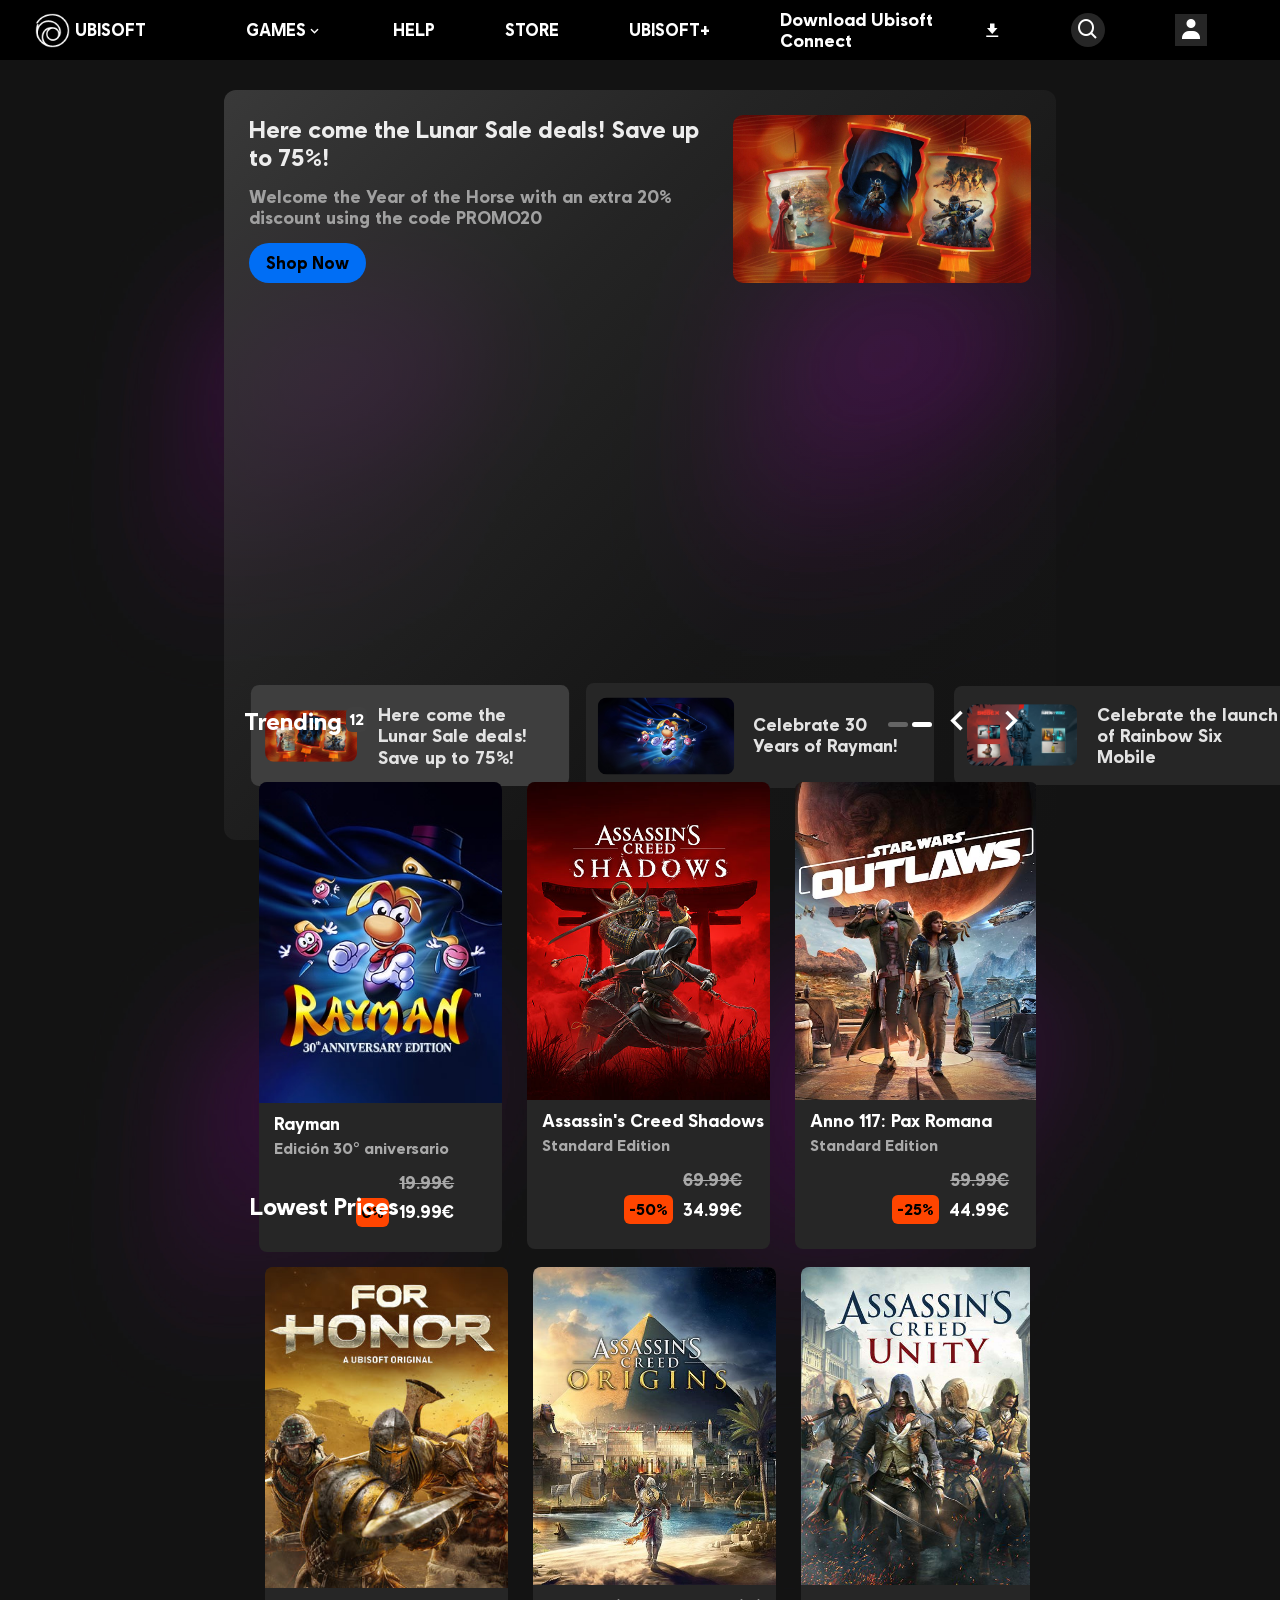
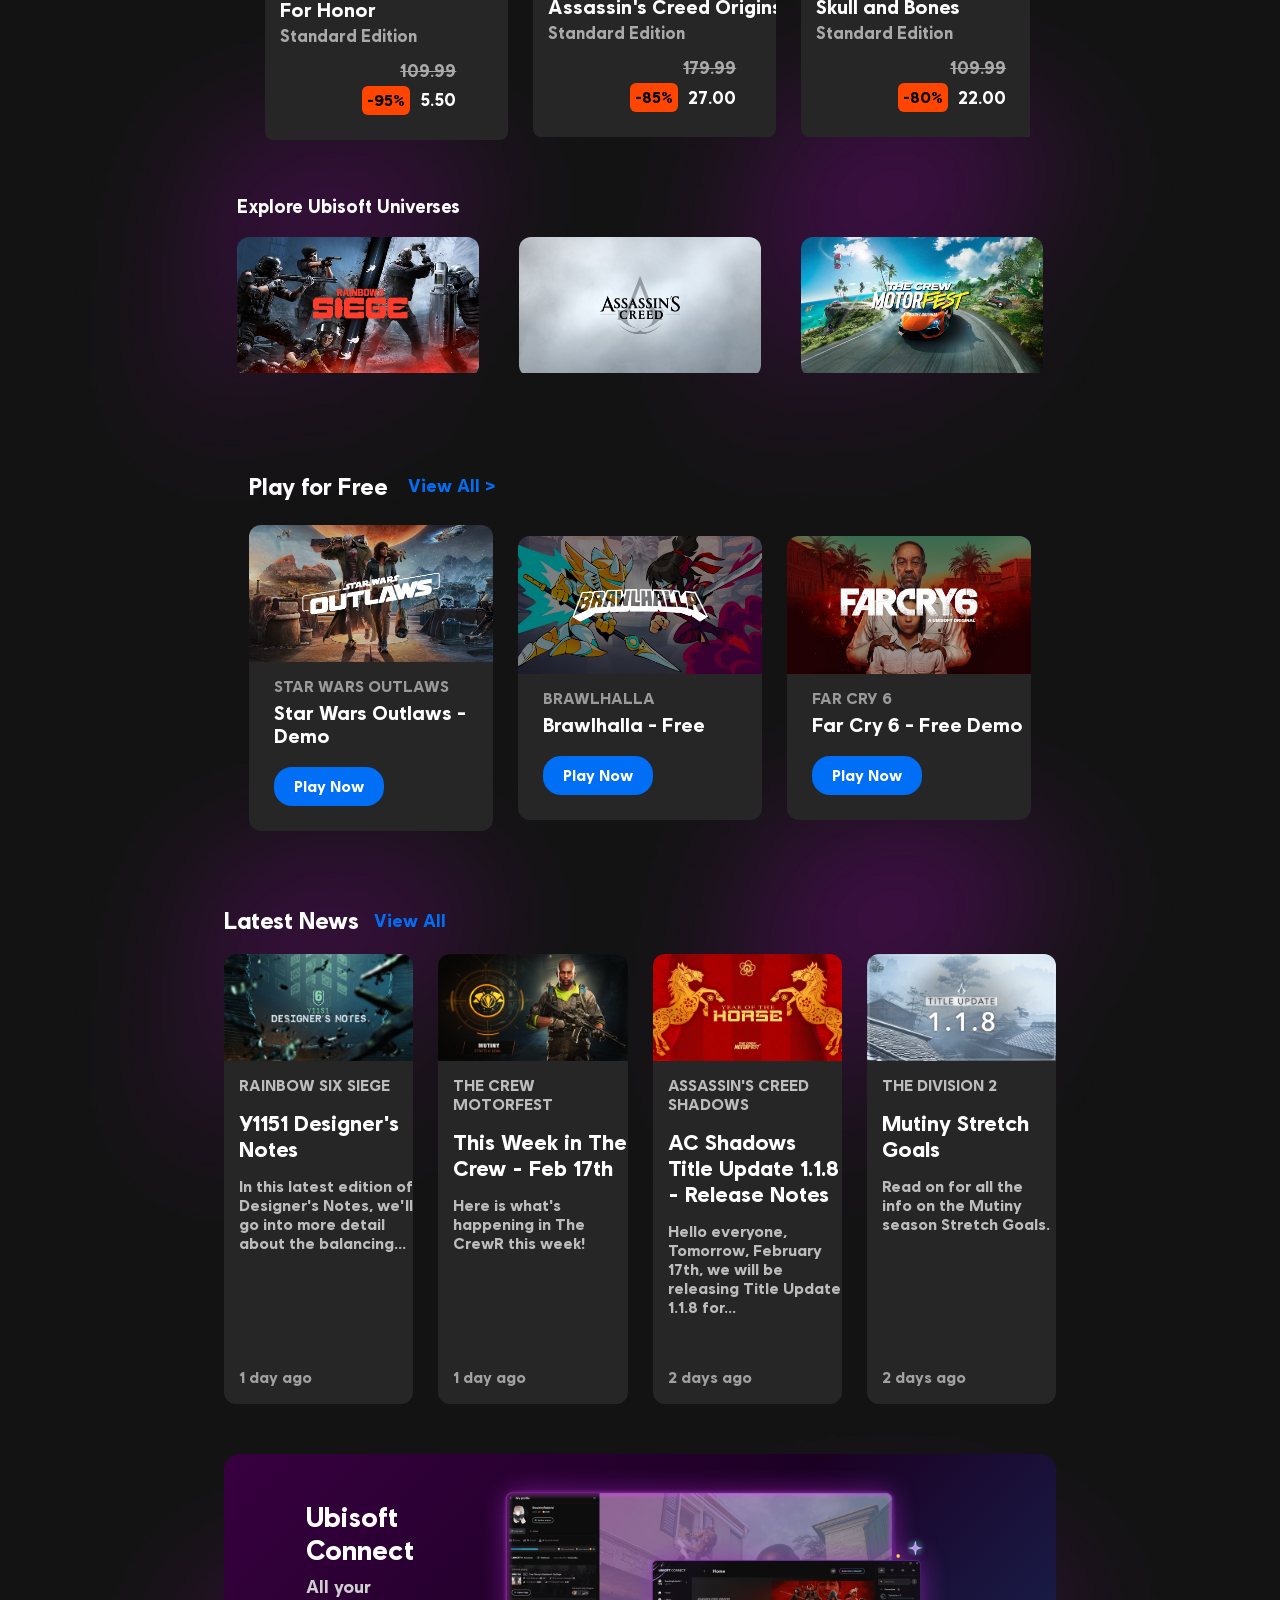
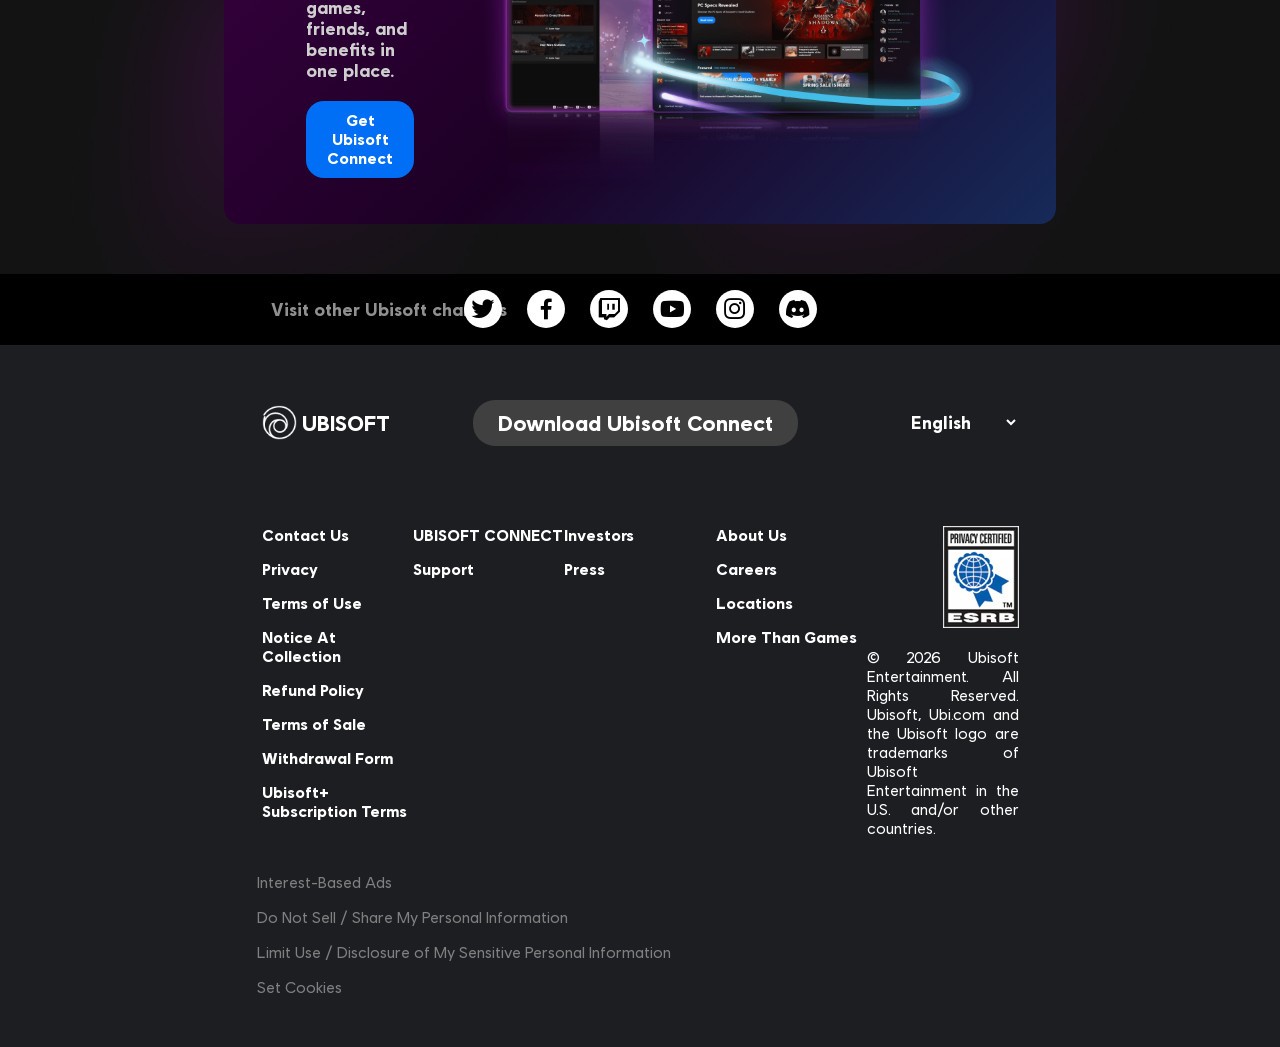
==== commit ac5f0c21: "set btn for transform second game slider" ====
--- a/home.html
+++ b/home.html
@@ -217,7 +217,7 @@
         <div class="title-in-second-game-slider-and-arrows">
           <h1 class="title-in-second-game-slider">Lowest Prices</h1>
           <div class="arrow-in-second-game-slider">
-            <div class="spans-in-game-slider">
+            <div class="spans-in-game-slider spans-in-game-slider-second">
               <span class="back-color-span-for-slider"></span>
               <span></span>
             </div>
--- a/css/compressed/main.min.css
+++ b/css/compressed/main.min.css
@@ -1 +1 @@
-*{padding:0;margin:0;list-style:none;box-sizing:border-box;text-decoration:none;font-family:"UbisoftFont-bold"}a{color:#fff}body{background-image:url(/assets/img/Untitled-1\ copy.jpg);background-size:100%;overflow-x:hidden}@font-face{font-family:"UbisoftFont-bold";src:url(/assets/fonts/Ubisoft\ Sans\ Bold.ttf)}@font-face{font-family:"UbisoftFont-regular";src:url(/assets/fonts/Ubisoft\ Sans\ Regular.ttf)}.hide-box{opacity:0 !important;visibility:hidden !important;z-index:-1;display:none !important}.select-box{background-color:#3e3e3e !important;color:#c1c1c1;transform:scale(1.02)}.back-color-span-for-slider{background-color:#656565 !important}.transform-for-modal-box{top:calc(0% + 60px) !important}.iconDeg{transform:rotate(180deg) !important}.transform-game-slider{transform:translateX(-51%)}header{width:100%;height:fit-content;background-color:#000;position:absolute;top:0 !important;left:0 !important;z-index:2000}header nav{display:flex;align-items:center;justify-content:space-between;color:#fff}header nav ul{height:60px}header nav ul li{display:flex;align-items:center;justify-content:center;padding:15px 35px;height:100%;transition:all 220ms ease}header nav ul li i{transform:rotate(0);transition:all 220ms ease}header nav ul li:hover{background-color:#fff;color:#000}header nav ul li:first-child:hover{background-color:#000;color:#fff;cursor:pointer}header nav .logo-and-category-in-header{display:flex;align-items:center;justify-content:center;font-size:17px}header nav .logo-and-category-in-header .logo-box a{display:flex;align-items:center;justify-content:center;gap:5px;margin-right:30px}header nav .logo-and-category-in-header .logo-box a .logo{filter:invert(1);width:35px;height:auto}header nav .icon-in-header{display:flex;align-items:center;justify-content:center;gap:0px;margin-right:3%;font-size:18px}header nav .icon-in-header li:first-child:hover{cursor:pointer}header nav .icon-in-header li:hover{background-color:#000;color:#fff}header nav .icon-in-header li:hover i{cursor:pointer}header nav .icon-in-header .bxs-download{font-size:18px !important;background-color:none !important;padding:0 !important;margin-left:5px !important}header nav .icon-in-header .bx-search{font-size:24px;background-color:#262626;padding:5px;border-radius:50%}header nav .icon-in-header .bxs-user{font-size:24px;background-color:#262626;padding:4px}.open-modal-header-section{background-color:#fff;width:95%;top:-100%;left:50%;transform:translateX(-50%);z-index:1000;position:absolute;display:flex;align-items:center;justify-content:center;flex-direction:column;padding:25px;border-radius:0 0 12px 12px;transition:all 380ms ease}.open-modal-header-section .row-one-in-modal-section{display:flex;align-items:start;justify-content:space-between;padding:0 40px 0 40px;width:100%}.open-modal-header-section .row-one-in-modal-section .div-one-in-row-one-in-modal-header{display:flex;align-items:start;justify-content:center;flex-direction:column;gap:50px}.open-modal-header-section .row-one-in-modal-section .div-one-in-row-one-in-modal-header ul{display:flex;align-items:start;justify-content:center;flex-direction:column;gap:20px}.open-modal-header-section .row-one-in-modal-section .div-one-in-row-one-in-modal-header ul li{font-size:16px;font-family:"UbisoftFont-regular"}.open-modal-header-section .row-one-in-modal-section .div-one-in-row-one-in-modal-header ul li h2{color:#000;padding-bottom:10px;padding-right:180px;border-bottom:1px solid #000;font-family:"UbisoftFont-bold" !important;font-size:16px;word-spacing:.1px}.open-modal-header-section .row-one-in-modal-section .div-one-in-row-one-in-modal-header ul li a{color:#000}.open-modal-header-section .row-one-in-modal-section .div-one-in-row-one-in-modal-header ul li a:hover{text-decoration:underline}.open-modal-header-section .row-one-in-modal-section .div-two-in-row-one-in-modal-header{display:flex;align-items:center;justify-content:center}.open-modal-header-section .row-one-in-modal-section .div-two-in-row-one-in-modal-header ul{display:flex;align-items:start;justify-content:center;flex-direction:column;gap:30px}.open-modal-header-section .row-one-in-modal-section .div-two-in-row-one-in-modal-header ul li{font-size:16px;font-family:"UbisoftFont-regular"}.open-modal-header-section .row-one-in-modal-section .div-two-in-row-one-in-modal-header ul li h2{color:#000;padding-bottom:10px;padding-right:180px;border-bottom:1px solid #000;font-family:"UbisoftFont-bold" !important;font-size:16px;word-spacing:.1px}.open-modal-header-section .row-one-in-modal-section .div-two-in-row-one-in-modal-header ul li a{color:#000}.open-modal-header-section .row-one-in-modal-section .div-two-in-row-one-in-modal-header ul li a:hover{text-decoration:underline}.open-modal-header-section .row-one-in-modal-section .div-three-in-row-one-in-modal-header{display:flex;align-items:center;justify-content:center}.open-modal-header-section .row-one-in-modal-section .div-three-in-row-one-in-modal-header ul{display:flex;align-items:start;justify-content:center;flex-direction:column;gap:15px}.open-modal-header-section .row-one-in-modal-section .div-three-in-row-one-in-modal-header ul li:nth-child(1) h2{color:#000;padding-bottom:10px;padding-right:180px;border-bottom:1px solid #000;font-family:"UbisoftFont-bold" !important;font-size:16px;word-spacing:.1px}.open-modal-header-section .row-one-in-modal-section .div-three-in-row-one-in-modal-header ul li .game-card-in-modal-boxs{display:flex;align-items:start;justify-content:center;gap:50px}.open-modal-header-section .row-one-in-modal-section .div-three-in-row-one-in-modal-header ul li .game-card-in-modal-boxs .game-card-in-modal{display:flex;align-items:start;justify-content:center;flex-direction:column;gap:10px;border-radius:4px;border:1px solid rgba(0,0,0,.11);padding:10px;transition:all 180ms ease}.open-modal-header-section .row-one-in-modal-section .div-three-in-row-one-in-modal-header ul li .game-card-in-modal-boxs .game-card-in-modal:hover{box-shadow:0 0 5px 2px rgba(0,0,0,.2)}.open-modal-header-section .row-one-in-modal-section .div-three-in-row-one-in-modal-header ul li .game-card-in-modal-boxs .game-card-in-modal img{background-color:#c4c4c4;padding:20px;width:280px;height:auto}.open-modal-header-section .row-one-in-modal-section .div-three-in-row-one-in-modal-header ul li .game-card-in-modal-boxs .game-card-in-modal h2{color:#000;font-size:16px;margin-top:10px}.open-modal-header-section .row-one-in-modal-section .div-three-in-row-one-in-modal-header ul li .game-card-in-modal-boxs .game-card-in-modal p{color:#373737;font-size:14px;font-family:"UbisoftFont-regular"}.open-modal-header-section .link-to-other-page{width:50%;margin-top:40px;margin-bottom:20px;display:flex;align-items:center;justify-content:space-between}.open-modal-header-section .link-to-other-page button{border:none;padding:15px 45px;font-size:18px;background-color:#db7093;border-radius:12px;transition:all 280ms ease;color:#fff;cursor:pointer}.open-modal-header-section .link-to-other-page button:hover{background-color:rgba(216,112,147,0);color:#000;border:1px solid #000}.sliders-section{width:100%;height:calc(100vh - 60px);background-repeat:no-repeat;background-size:100%}.sliders-section .top-boxs{width:65%;height:750px;background:linear-gradient(135deg, rgb(57, 57, 57), rgba(53, 53, 53, 0.5), rgba(48, 48, 48, 0.1), rgba(42, 42, 42, 0));padding:25px;border-radius:12px;top:10%;left:50%;transform:translateX(-50%);position:absolute}.sliders-section .top-boxs .top-slider-boxs{display:flex;align-items:center;justify-content:space-between;gap:25px}.sliders-section .top-boxs .top-slider-boxs div{display:flex;align-items:start;justify-content:center;gap:15px;flex-direction:column;opacity:1;visibility:visible;transition:all 220ms ease}.sliders-section .top-boxs .top-slider-boxs div h3{color:#bbb}.sliders-section .top-boxs .top-slider-boxs div h1{color:#ededed}.sliders-section .top-boxs .top-slider-boxs div p{color:#a0a0a0;font-size:18px}.sliders-section .top-boxs .top-slider-boxs div button{background-color:#006ef5;border:none;border-radius:20px;padding:10px 17px;font-size:17px;transition:all 180ms;cursor:pointer}.sliders-section .top-boxs .top-slider-boxs div button:hover{background-color:#0060d6}.sliders-section .top-boxs .top-slider-boxs div:nth-child(2){width:60%;overflow:hidden;border-radius:10px;height:fit-content}.sliders-section .top-boxs .top-slider-boxs div:nth-child(2) img{width:100%;height:100%}.sliders-section .top-boxs .change-slider-by-box{display:flex;align-items:center;justify-content:space-between;gap:20px;width:100%;padding:30px;position:absolute;top:75%;left:50%;transform:translateX(-50%)}.sliders-section .top-boxs .change-slider-by-box .change-box{background-color:#262626;padding:18px;display:flex;align-items:center;justify-content:center;gap:25px;border-radius:8px;transition:all 180ms ease;cursor:pointer}.sliders-section .top-boxs .change-slider-by-box .change-box img{width:200px;transform:scale(1.1);border-radius:8px;overflow:hidden}.sliders-section .top-boxs .change-slider-by-box .change-box p{font-size:18px;color:#e3e3e3}.sliders-section .top-boxs .change-slider-by-box .change-box:hover{background-color:#202020}.first-game-slider{width:65%;height:fit-content;padding:20px;display:flex;align-items:center;justify-content:center;gap:20px;flex-direction:column;position:absolute;top:75%;left:50%;transform:translateX(-50%)}.first-game-slider .title-in-first-game-slider-and-arrows{display:flex;align-items:center;justify-content:space-between;width:100%}.first-game-slider .title-in-first-game-slider-and-arrows .title-in-first-game-slider{font-size:24px;color:#fff;position:relative}.first-game-slider .title-in-first-game-slider-and-arrows .title-in-first-game-slider span{background-color:#404040;padding:3px;border-radius:6px;font-size:16px;position:absolute;left:105%;top:0%}.first-game-slider .title-in-first-game-slider-and-arrows .arrow-in-first-game-slider{display:flex;align-items:center;justify-content:space-between}.first-game-slider .title-in-first-game-slider-and-arrows .arrow-in-first-game-slider .spans-in-game-slider span{display:inline-block;width:20px;height:5px;border-radius:4px;background-color:#fff}.first-game-slider .title-in-first-game-slider-and-arrows .arrow-in-first-game-slider i{font-size:42px;padding:5px;color:#fff;cursor:pointer;transition:all 200ms ease}.first-game-slider .title-in-first-game-slider-and-arrows .arrow-in-first-game-slider i:hover{color:#c8c8c8}.first-game-slider .first-games-slider-root-section{display:flex;align-items:start;justify-content:flex-start;gap:25px;width:fit-content;overflow-x:hidden;width:100%;padding:15px}.first-game-slider .first-games-slider-root-section .first-games-slider-root{display:flex;align-items:start;justify-content:flex-start;gap:25px;transition:all 340ms ease}.first-game-slider .first-games-slider-root-section .first-games-slider-root .game-card{flex-shrink:0;width:243px;height:fit-content;padding-bottom:25px;display:flex;align-items:start;justify-content:start;position:relative;flex-direction:column;border-radius:8px;background-color:#262626;overflow:hidden;transition:all 280ms ease;text-wrap:nowrap;text-overflow:hidden}.first-game-slider .first-games-slider-root-section .first-games-slider-root .game-card img{width:243px;height:auto;transition:all 280ms ease}.first-game-slider .first-games-slider-root-section .first-games-slider-root .game-card .game-name{font-size:18px;margin-left:15px;margin-top:10px;color:#fff}.first-game-slider .first-games-slider-root-section .first-games-slider-root .game-card .game-description{font-size:16px;margin-left:15px;margin-top:5px;color:#a9a9a9}.first-game-slider .first-games-slider-root-section .first-games-slider-root .game-card .original-price{font-size:17px;margin-left:72%;margin-top:15px;color:#a9a9a9;text-decoration:line-through}.first-game-slider .first-games-slider-root-section .first-games-slider-root .game-card .all-price{display:flex;align-items:end;justify-content:center;flex-direction:column;margin-left:40%}.first-game-slider .first-games-slider-root-section .first-games-slider-root .game-card .all-price .discount-and-price{display:flex;align-items:center;justify-content:flex-end;width:100%;gap:10px;margin-top:5px}.first-game-slider .first-games-slider-root-section .first-games-slider-root .game-card .all-price .discount-and-price .price{font-size:17px;color:#fff}.first-game-slider .first-games-slider-root-section .first-games-slider-root .game-card .all-price .discount-and-price .discount{background-color:#ff4500;padding:5px;border-radius:6px}.first-game-slider .first-games-slider-root-section .first-games-slider-root .game-card:hover img{transform:scale(1.04)}.first-game-slider .first-games-slider-root-section .first-games-slider-root .game-card:hover{background-color:#290f00;cursor:pointer}.second-game-slider{width:100%;margin:150px auto 0 auto;height:fit-content;padding:20px;display:flex;align-items:center;justify-content:center;gap:20px;flex-direction:column;margin-top:150px;background-repeat:no-repeat}.second-game-slider .title-in-second-game-slider-and-arrows{display:flex;align-items:center;justify-content:space-between;width:65%}.second-game-slider .title-in-second-game-slider-and-arrows .title-in-second-game-slider{font-size:24px;color:#fff;position:relative}.second-game-slider .title-in-second-game-slider-and-arrows .arrow-in-second-game-slider{display:flex;align-items:center;justify-content:space-between}.second-game-slider .title-in-second-game-slider-and-arrows .arrow-in-second-game-slider .spans-in-game-slider span{display:inline-block;width:20px;height:5px;border-radius:4px;background-color:#fff}.second-game-slider .title-in-second-game-slider-and-arrows .arrow-in-second-game-slider i{font-size:42px;padding:5px;color:#fff;cursor:pointer;transition:all 200ms ease}.second-game-slider .title-in-second-game-slider-and-arrows .arrow-in-second-game-slider i:hover{color:#c8c8c8}.second-game-slider .second-games-slider-root-section{display:flex;align-items:start;justify-content:flex-start;gap:25px;width:fit-content;overflow-x:hidden;width:65%;padding:15px}.second-game-slider .second-games-slider-root-section .second-games-slider-root{display:flex;align-items:start;justify-content:flex-start;gap:25px}.second-game-slider .second-games-slider-root-section .second-games-slider-root .second-game-card{flex-shrink:0;width:243px;height:fit-content;padding-bottom:25px;display:flex;align-items:start;justify-content:center;position:relative;flex-direction:column;border-radius:8px;background-color:#262626;overflow:hidden;transition:all 280ms ease}.second-game-slider .second-games-slider-root-section .second-games-slider-root .second-game-card img{width:100%;height:auto;transition:all 280ms ease}.second-game-slider .second-games-slider-root-section .second-games-slider-root .second-game-card .game-name{font-size:20px;margin-left:15px;margin-top:10px;color:#fff}.second-game-slider .second-games-slider-root-section .second-games-slider-root .second-game-card .game-description{font-size:17px;margin-left:15px;margin-top:5px;color:#a9a9a9}.second-game-slider .second-games-slider-root-section .second-games-slider-root .second-game-card .original-price{font-size:17px;margin-left:72%;margin-top:15px;color:#a9a9a9;text-decoration:line-through}.second-game-slider .second-games-slider-root-section .second-games-slider-root .second-game-card .all-price{display:flex;align-items:end;justify-content:center;flex-direction:column;margin-left:40%}.second-game-slider .second-games-slider-root-section .second-games-slider-root .second-game-card .all-price .discount-and-price{display:flex;align-items:center;justify-content:flex-end;width:100%;gap:10px;margin-top:5px}.second-game-slider .second-games-slider-root-section .second-games-slider-root .second-game-card .all-price .discount-and-price .price{font-size:17px;color:#fff}.second-game-slider .second-games-slider-root-section .second-games-slider-root .second-game-card .all-price .discount-and-price .discount{background-color:#ff4500;padding:5px;border-radius:6px}.second-game-slider .second-games-slider-root-section .second-games-slider-root .second-game-card:hover img{transform:scale(1.04)}.second-game-slider .second-games-slider-root-section .second-games-slider-root .second-game-card:hover{background-color:#290f00;cursor:pointer}.game-banner{display:flex;align-items:start;justify-content:center;flex-direction:column;gap:20px;width:65%}.game-banner .game-banner-title{color:#fff}.game-banner .game-banner-img-box{display:flex;align-items:start;justify-content:center;gap:40px;width:100%}.game-banner .game-banner-img-box .rainbow:hover h3{top:87%}.game-banner .game-banner-img-box .rainbow:hover img{transform:scale(1.1)}.game-banner .game-banner-img-box .assassin:hover h3{top:87%}.game-banner .game-banner-img-box .assassin:hover img{transform:scale(1.1)}.game-banner .game-banner-img-box .the-crew:hover h3{top:87%}.game-banner .game-banner-img-box .the-crew:hover img{transform:scale(1.1)}.game-banner .game-banner-img-box div{width:600px;border-radius:12px;overflow:hidden;position:relative}.game-banner .game-banner-img-box div img{width:100%;transition:all 280ms ease}.game-banner .game-banner-img-box div h3{position:absolute;top:100%;left:5%;color:#fff;transition:all 280ms ease;backdrop-filter:blur(8px);padding:5px 7px;border-radius:8px}.news-section{width:65%;display:flex;justify-content:center;align-items:start;flex-direction:column;gap:20px;margin:25px auto}.news-section .news-title{display:flex;align-items:center;justify-content:start;width:100%;gap:15px}.news-section .news-title h1{color:#fff}.news-section .news-title a{color:#006ef5;font-size:18px;cursor:pointer}.news-section .news-box{display:flex;justify-content:center;align-items:start;gap:25px;width:100%}.news-section .news-box .news-card{display:flex;align-items:start;justify-content:start;flex-direction:column;position:relative;overflow:hidden;border-radius:12px;gap:15px;background-color:#262626;height:450px;transition:all 200ms ease;cursor:pointer}.news-section .news-box .news-card img{width:100%;transition:all 200ms ease}.news-section .news-box .news-card .name-game-news{color:#bcbcbc;font-size:16px;margin-left:15px}.news-section .news-box .news-card h1{color:#fff;font-size:22px;margin-left:15px}.news-section .news-box .news-card h3{color:#bcbcbc;font-size:16px;margin-left:15px}.news-section .news-box .news-card .date-in-news-box{position:absolute;top:92%;left:15px;color:#a0a0a0;font-size:16px}.news-section .news-box .news-card:hover{background-color:#2c2c2c}.news-section .news-box .news-card:hover img{transform:scale(1.04)}.game-information{width:65%;display:flex;align-items:center;justify-content:center;margin:50px auto;flex-direction:column;gap:25px;padding:25px}.game-information .game-information-title{display:flex;justify-content:start;align-items:center;width:100%;gap:20px}.game-information .game-information-title h1{color:#fff}.game-information .game-information-title a{color:#006ef5;font-size:18px;cursor:pointer}.game-information .game-information-box{display:flex;align-items:center;justify-content:center;gap:25px;width:100%}.game-information .game-information-box .game-information-card{display:flex;align-items:start;justify-content:center;flex-direction:column;color:#fff;background-color:#262626;border-radius:12px;overflow:hidden;padding-bottom:25px}.game-information .game-information-box .game-information-card img{width:100%}.game-information .game-information-box .game-information-card h1{margin-left:25px;margin-bottom:20px;font-size:20px}.game-information .game-information-box .game-information-card h2{margin-left:25px;font-size:16px;margin-bottom:5px;margin-top:15px;color:#9a9a9a}.game-information .game-information-box .game-information-card button{margin-left:25px;background-color:#006ef5;border:none;padding:10px 20px;border-radius:18px;font-size:16px;color:#fff;cursor:pointer;transition:all 180ms ease}.game-information .game-information-box .game-information-card button:hover{background-color:#0059c6}.ubisoft-connect{display:flex;align-items:center;justify-content:center;border-radius:16px;background:linear-gradient(135deg, rgb(56, 0, 64) 0%, rgb(28, 0, 36) 50%, rgb(22, 42, 89) 100%);width:65%;margin:50px auto}.ubisoft-connect .connect-text{display:flex;align-items:start;justify-content:center;flex-direction:column;width:100%;margin-left:90px;gap:10px}.ubisoft-connect .connect-text h1{color:#fff;font-size:28px}.ubisoft-connect .connect-text p{color:#cfcfcf;font-size:18px}.ubisoft-connect .connect-text button{background-color:#006ef5;margin-top:10px;border:none;padding:10px 20px;border-radius:18px;font-size:16px;color:#fff;cursor:pointer;transition:all 180ms ease}.ubisoft-connect .connect-text button:hover{background-color:#0059c6}.ubisoft-connect .connect-img{width:100%}.ubisoft-connect .connect-img img{width:650px}.socail-box{width:100%;background-color:#000;display:flex;align-items:center;justify-content:center;padding:25px;position:relative}.socail-box .text-in-socail-box{margin-left:20%;width:100%}.socail-box .text-in-socail-box p{font-size:18px;color:#909090}.socail-box .icon-socail{width:100%;display:flex;align-items:center;justify-content:center;gap:25px;left:50%;transform:translateX(-50%);position:absolute}.socail-box .icon-socail a i{font-size:28px;color:#000;background-color:#fff;padding:5px;border-radius:50%}footer{width:100%;background-color:#1d1e22;height:fit-content;padding:50px;display:flex;align-items:center;justify-content:center;flex-direction:column;gap:20px}footer .row-one-in-footer{width:65%;display:flex;align-items:center;justify-content:space-between;padding:5px}footer .row-one-in-footer .logo-in-row-one-footer a{font-size:22px;font-weight:bold;color:#fff;text-decoration:none;display:flex;align-items:center;justify-content:center;gap:5px}footer .row-one-in-footer .logo-in-row-one-footer a img{filter:invert(1);width:35px;height:auto}footer .row-one-in-footer button{padding:10px 25px;background-color:rgba(0,0,0,0);color:#fff;background-color:#404040;border-radius:22px;border:none;font-size:22px;cursor:pointer;transition:all 300ms ease}footer .row-one-in-footer button:hover{border:1px solid #fff;background-color:rgba(0,0,0,0)}footer .row-one-in-footer select{padding:10px 25px;font-size:18px;background-color:hsla(0,0%,100%,0);color:#fff;border:none;cursor:pointer}footer .row-one-in-footer select option{background-color:#1d1e22}footer .row-two-in-footer{margin-top:50px;width:65%;display:flex;align-items:start;justify-content:space-between;padding:5px}footer .row-two-in-footer ul{width:100%;display:flex;align-items:start;justify-content:center;flex-direction:column;gap:15px}footer .row-two-in-footer ul li a:hover{text-decoration:underline}footer .row-two-in-footer ul:last-child{align-items:end}footer .row-two-in-footer ul:last-child p{color:#fff;font-size:16px;text-align:justify;font-family:"UbisoftFont-regular"}footer .row-three-in-footer{margin-top:10px;width:65%;display:flex;align-items:start;justify-content:start;gap:40px}footer .row-three-in-footer ul{width:100%;display:flex;align-items:start;justify-content:center;flex-direction:column;gap:15px}footer .row-three-in-footer ul li a{color:gray;font-size:16px;font-family:"UbisoftFont-regular"}footer .row-three-in-footer ul li a:hover{text-decoration:underline}/*# sourceMappingURL=main.min.css.map */+*{padding:0;margin:0;list-style:none;box-sizing:border-box;text-decoration:none;font-family:"UbisoftFont-bold"}a{color:#fff}body{background-image:url(/assets/img/Untitled-1\ copy.jpg);background-size:100%;overflow-x:hidden}@font-face{font-family:"UbisoftFont-bold";src:url(/assets/fonts/Ubisoft\ Sans\ Bold.ttf)}@font-face{font-family:"UbisoftFont-regular";src:url(/assets/fonts/Ubisoft\ Sans\ Regular.ttf)}.hide-box{opacity:0 !important;visibility:hidden !important;z-index:-1;display:none !important}.select-box{background-color:#3e3e3e !important;color:#c1c1c1;transform:scale(1.02)}.back-color-span-for-slider{background-color:#656565 !important}.transform-for-modal-box{top:calc(0% + 60px) !important}.iconDeg{transform:rotate(180deg) !important}.transform-game-slider{transform:translateX(-51%)}.transform-game-slider-second{transform:translateX(-51%)}header{width:100%;height:fit-content;background-color:#000;position:absolute;top:0 !important;left:0 !important;z-index:2000}header nav{display:flex;align-items:center;justify-content:space-between;color:#fff}header nav ul{height:60px}header nav ul li{display:flex;align-items:center;justify-content:center;padding:15px 35px;height:100%;transition:all 220ms ease}header nav ul li i{transform:rotate(0);transition:all 220ms ease}header nav ul li:hover{background-color:#fff;color:#000}header nav ul li:first-child:hover{background-color:#000;color:#fff;cursor:pointer}header nav .logo-and-category-in-header{display:flex;align-items:center;justify-content:center;font-size:17px}header nav .logo-and-category-in-header .logo-box a{display:flex;align-items:center;justify-content:center;gap:5px;margin-right:30px}header nav .logo-and-category-in-header .logo-box a .logo{filter:invert(1);width:35px;height:auto}header nav .icon-in-header{display:flex;align-items:center;justify-content:center;gap:0px;margin-right:3%;font-size:18px}header nav .icon-in-header li:first-child:hover{cursor:pointer}header nav .icon-in-header li:hover{background-color:#000;color:#fff}header nav .icon-in-header li:hover i{cursor:pointer}header nav .icon-in-header .bxs-download{font-size:18px !important;background-color:none !important;padding:0 !important;margin-left:5px !important}header nav .icon-in-header .bx-search{font-size:24px;background-color:#262626;padding:5px;border-radius:50%}header nav .icon-in-header .bxs-user{font-size:24px;background-color:#262626;padding:4px}.open-modal-header-section{background-color:#fff;width:95%;top:-100%;left:50%;transform:translateX(-50%);z-index:1000;position:absolute;display:flex;align-items:center;justify-content:center;flex-direction:column;padding:25px;border-radius:0 0 12px 12px;transition:all 380ms ease}.open-modal-header-section .row-one-in-modal-section{display:flex;align-items:start;justify-content:space-between;padding:0 40px 0 40px;width:100%}.open-modal-header-section .row-one-in-modal-section .div-one-in-row-one-in-modal-header{display:flex;align-items:start;justify-content:center;flex-direction:column;gap:50px}.open-modal-header-section .row-one-in-modal-section .div-one-in-row-one-in-modal-header ul{display:flex;align-items:start;justify-content:center;flex-direction:column;gap:20px}.open-modal-header-section .row-one-in-modal-section .div-one-in-row-one-in-modal-header ul li{font-size:16px;font-family:"UbisoftFont-regular"}.open-modal-header-section .row-one-in-modal-section .div-one-in-row-one-in-modal-header ul li h2{color:#000;padding-bottom:10px;padding-right:180px;border-bottom:1px solid #000;font-family:"UbisoftFont-bold" !important;font-size:16px;word-spacing:.1px}.open-modal-header-section .row-one-in-modal-section .div-one-in-row-one-in-modal-header ul li a{color:#000}.open-modal-header-section .row-one-in-modal-section .div-one-in-row-one-in-modal-header ul li a:hover{text-decoration:underline}.open-modal-header-section .row-one-in-modal-section .div-two-in-row-one-in-modal-header{display:flex;align-items:center;justify-content:center}.open-modal-header-section .row-one-in-modal-section .div-two-in-row-one-in-modal-header ul{display:flex;align-items:start;justify-content:center;flex-direction:column;gap:30px}.open-modal-header-section .row-one-in-modal-section .div-two-in-row-one-in-modal-header ul li{font-size:16px;font-family:"UbisoftFont-regular"}.open-modal-header-section .row-one-in-modal-section .div-two-in-row-one-in-modal-header ul li h2{color:#000;padding-bottom:10px;padding-right:180px;border-bottom:1px solid #000;font-family:"UbisoftFont-bold" !important;font-size:16px;word-spacing:.1px}.open-modal-header-section .row-one-in-modal-section .div-two-in-row-one-in-modal-header ul li a{color:#000}.open-modal-header-section .row-one-in-modal-section .div-two-in-row-one-in-modal-header ul li a:hover{text-decoration:underline}.open-modal-header-section .row-one-in-modal-section .div-three-in-row-one-in-modal-header{display:flex;align-items:center;justify-content:center}.open-modal-header-section .row-one-in-modal-section .div-three-in-row-one-in-modal-header ul{display:flex;align-items:start;justify-content:center;flex-direction:column;gap:15px}.open-modal-header-section .row-one-in-modal-section .div-three-in-row-one-in-modal-header ul li:nth-child(1) h2{color:#000;padding-bottom:10px;padding-right:180px;border-bottom:1px solid #000;font-family:"UbisoftFont-bold" !important;font-size:16px;word-spacing:.1px}.open-modal-header-section .row-one-in-modal-section .div-three-in-row-one-in-modal-header ul li .game-card-in-modal-boxs{display:flex;align-items:start;justify-content:center;gap:50px}.open-modal-header-section .row-one-in-modal-section .div-three-in-row-one-in-modal-header ul li .game-card-in-modal-boxs .game-card-in-modal{display:flex;align-items:start;justify-content:center;flex-direction:column;gap:10px;border-radius:4px;border:1px solid rgba(0,0,0,.11);padding:10px;transition:all 180ms ease}.open-modal-header-section .row-one-in-modal-section .div-three-in-row-one-in-modal-header ul li .game-card-in-modal-boxs .game-card-in-modal:hover{box-shadow:0 0 5px 2px rgba(0,0,0,.2)}.open-modal-header-section .row-one-in-modal-section .div-three-in-row-one-in-modal-header ul li .game-card-in-modal-boxs .game-card-in-modal img{background-color:#c4c4c4;padding:20px;width:280px;height:auto}.open-modal-header-section .row-one-in-modal-section .div-three-in-row-one-in-modal-header ul li .game-card-in-modal-boxs .game-card-in-modal h2{color:#000;font-size:16px;margin-top:10px}.open-modal-header-section .row-one-in-modal-section .div-three-in-row-one-in-modal-header ul li .game-card-in-modal-boxs .game-card-in-modal p{color:#373737;font-size:14px;font-family:"UbisoftFont-regular"}.open-modal-header-section .link-to-other-page{width:50%;margin-top:40px;margin-bottom:20px;display:flex;align-items:center;justify-content:space-between}.open-modal-header-section .link-to-other-page button{border:none;padding:15px 45px;font-size:18px;background-color:#db7093;border-radius:12px;transition:all 280ms ease;color:#fff;cursor:pointer}.open-modal-header-section .link-to-other-page button:hover{background-color:rgba(216,112,147,0);color:#000;border:1px solid #000}.sliders-section{width:100%;height:calc(100vh - 60px);background-repeat:no-repeat;background-size:100%}.sliders-section .top-boxs{width:65%;height:750px;background:linear-gradient(135deg, rgb(57, 57, 57), rgba(53, 53, 53, 0.5), rgba(48, 48, 48, 0.1), rgba(42, 42, 42, 0));padding:25px;border-radius:12px;top:10%;left:50%;transform:translateX(-50%);position:absolute}.sliders-section .top-boxs .top-slider-boxs{display:flex;align-items:center;justify-content:space-between;gap:25px}.sliders-section .top-boxs .top-slider-boxs div{display:flex;align-items:start;justify-content:center;gap:15px;flex-direction:column;opacity:1;visibility:visible;transition:all 220ms ease}.sliders-section .top-boxs .top-slider-boxs div h3{color:#bbb}.sliders-section .top-boxs .top-slider-boxs div h1{color:#ededed}.sliders-section .top-boxs .top-slider-boxs div p{color:#a0a0a0;font-size:18px}.sliders-section .top-boxs .top-slider-boxs div button{background-color:#006ef5;border:none;border-radius:20px;padding:10px 17px;font-size:17px;transition:all 180ms;cursor:pointer}.sliders-section .top-boxs .top-slider-boxs div button:hover{background-color:#0060d6}.sliders-section .top-boxs .top-slider-boxs div:nth-child(2){width:60%;overflow:hidden;border-radius:10px;height:fit-content}.sliders-section .top-boxs .top-slider-boxs div:nth-child(2) img{width:100%;height:100%}.sliders-section .top-boxs .change-slider-by-box{display:flex;align-items:center;justify-content:space-between;gap:20px;width:100%;padding:30px;position:absolute;top:75%;left:50%;transform:translateX(-50%)}.sliders-section .top-boxs .change-slider-by-box .change-box{background-color:#262626;padding:18px;display:flex;align-items:center;justify-content:center;gap:25px;border-radius:8px;transition:all 180ms ease;cursor:pointer}.sliders-section .top-boxs .change-slider-by-box .change-box img{width:200px;transform:scale(1.1);border-radius:8px;overflow:hidden}.sliders-section .top-boxs .change-slider-by-box .change-box p{font-size:18px;color:#e3e3e3}.sliders-section .top-boxs .change-slider-by-box .change-box:hover{background-color:#202020}.first-game-slider{width:65%;height:fit-content;padding:20px;display:flex;align-items:center;justify-content:center;gap:20px;flex-direction:column;position:absolute;top:75%;left:50%;transform:translateX(-50%)}.first-game-slider .title-in-first-game-slider-and-arrows{display:flex;align-items:center;justify-content:space-between;width:100%}.first-game-slider .title-in-first-game-slider-and-arrows .title-in-first-game-slider{font-size:24px;color:#fff;position:relative}.first-game-slider .title-in-first-game-slider-and-arrows .title-in-first-game-slider span{background-color:#404040;padding:3px;border-radius:6px;font-size:16px;position:absolute;left:105%;top:0%}.first-game-slider .title-in-first-game-slider-and-arrows .arrow-in-first-game-slider{display:flex;align-items:center;justify-content:space-between}.first-game-slider .title-in-first-game-slider-and-arrows .arrow-in-first-game-slider .spans-in-game-slider span{display:inline-block;width:20px;height:5px;border-radius:4px;background-color:#fff}.first-game-slider .title-in-first-game-slider-and-arrows .arrow-in-first-game-slider i{font-size:42px;padding:5px;color:#fff;cursor:pointer;transition:all 200ms ease}.first-game-slider .title-in-first-game-slider-and-arrows .arrow-in-first-game-slider i:hover{color:#c8c8c8}.first-game-slider .first-games-slider-root-section{display:flex;align-items:start;justify-content:flex-start;gap:25px;width:fit-content;overflow-x:hidden;width:100%;padding:15px}.first-game-slider .first-games-slider-root-section .first-games-slider-root{display:flex;align-items:start;justify-content:flex-start;gap:25px;transition:all 340ms ease}.first-game-slider .first-games-slider-root-section .first-games-slider-root .game-card{flex-shrink:0;width:243px;height:fit-content;padding-bottom:25px;display:flex;align-items:start;justify-content:start;position:relative;flex-direction:column;border-radius:8px;background-color:#262626;overflow:hidden;transition:all 280ms ease;text-wrap:nowrap;text-overflow:hidden}.first-game-slider .first-games-slider-root-section .first-games-slider-root .game-card img{width:243px;height:auto;transition:all 280ms ease}.first-game-slider .first-games-slider-root-section .first-games-slider-root .game-card .game-name{font-size:18px;margin-left:15px;margin-top:10px;color:#fff}.first-game-slider .first-games-slider-root-section .first-games-slider-root .game-card .game-description{font-size:16px;margin-left:15px;margin-top:5px;color:#a9a9a9}.first-game-slider .first-games-slider-root-section .first-games-slider-root .game-card .original-price{font-size:17px;margin-left:72%;margin-top:15px;color:#a9a9a9;text-decoration:line-through}.first-game-slider .first-games-slider-root-section .first-games-slider-root .game-card .all-price{display:flex;align-items:end;justify-content:center;flex-direction:column;margin-left:40%}.first-game-slider .first-games-slider-root-section .first-games-slider-root .game-card .all-price .discount-and-price{display:flex;align-items:center;justify-content:flex-end;width:100%;gap:10px;margin-top:5px}.first-game-slider .first-games-slider-root-section .first-games-slider-root .game-card .all-price .discount-and-price .price{font-size:17px;color:#fff}.first-game-slider .first-games-slider-root-section .first-games-slider-root .game-card .all-price .discount-and-price .discount{background-color:#ff4500;padding:5px;border-radius:6px}.first-game-slider .first-games-slider-root-section .first-games-slider-root .game-card:hover img{transform:scale(1.04)}.first-game-slider .first-games-slider-root-section .first-games-slider-root .game-card:hover{background-color:#290f00;cursor:pointer}.second-game-slider{width:100%;margin:150px auto 0 auto;height:fit-content;padding:20px;display:flex;align-items:center;justify-content:center;gap:20px;flex-direction:column;margin-top:150px;background-repeat:no-repeat}.second-game-slider .title-in-second-game-slider-and-arrows{display:flex;align-items:center;justify-content:space-between;width:65%}.second-game-slider .title-in-second-game-slider-and-arrows .title-in-second-game-slider{font-size:24px;color:#fff;position:relative}.second-game-slider .title-in-second-game-slider-and-arrows .arrow-in-second-game-slider{display:flex;align-items:center;justify-content:space-between}.second-game-slider .title-in-second-game-slider-and-arrows .arrow-in-second-game-slider .spans-in-game-slider span{display:inline-block;width:20px;height:5px;border-radius:4px;background-color:#fff}.second-game-slider .title-in-second-game-slider-and-arrows .arrow-in-second-game-slider i{font-size:42px;padding:5px;color:#fff;cursor:pointer;transition:all 200ms ease}.second-game-slider .title-in-second-game-slider-and-arrows .arrow-in-second-game-slider i:hover{color:#c8c8c8}.second-game-slider .second-games-slider-root-section{display:flex;align-items:start;justify-content:flex-start;gap:25px;width:fit-content;overflow-x:hidden;width:65%;padding:15px}.second-game-slider .second-games-slider-root-section .second-games-slider-root{display:flex;align-items:start;justify-content:flex-start;gap:25px;transition:all 340ms ease}.second-game-slider .second-games-slider-root-section .second-games-slider-root .second-game-card{flex-shrink:0;width:243px;height:fit-content;padding-bottom:25px;display:flex;align-items:start;justify-content:center;position:relative;flex-direction:column;border-radius:8px;background-color:#262626;overflow:hidden;transition:all 280ms ease;text-wrap:nowrap;text-overflow:hidden}.second-game-slider .second-games-slider-root-section .second-games-slider-root .second-game-card img{width:100%;height:auto;transition:all 280ms ease}.second-game-slider .second-games-slider-root-section .second-games-slider-root .second-game-card .game-name{font-size:20px;margin-left:15px;margin-top:10px;color:#fff}.second-game-slider .second-games-slider-root-section .second-games-slider-root .second-game-card .game-description{font-size:17px;margin-left:15px;margin-top:5px;color:#a9a9a9}.second-game-slider .second-games-slider-root-section .second-games-slider-root .second-game-card .original-price{font-size:17px;margin-left:72%;margin-top:15px;color:#a9a9a9;text-decoration:line-through}.second-game-slider .second-games-slider-root-section .second-games-slider-root .second-game-card .all-price{display:flex;align-items:end;justify-content:center;flex-direction:column;margin-left:40%}.second-game-slider .second-games-slider-root-section .second-games-slider-root .second-game-card .all-price .discount-and-price{display:flex;align-items:center;justify-content:flex-end;width:100%;gap:10px;margin-top:5px}.second-game-slider .second-games-slider-root-section .second-games-slider-root .second-game-card .all-price .discount-and-price .price{font-size:17px;color:#fff}.second-game-slider .second-games-slider-root-section .second-games-slider-root .second-game-card .all-price .discount-and-price .discount{background-color:#ff4500;padding:5px;border-radius:6px}.second-game-slider .second-games-slider-root-section .second-games-slider-root .second-game-card:hover img{transform:scale(1.04)}.second-game-slider .second-games-slider-root-section .second-games-slider-root .second-game-card:hover{background-color:#290f00;cursor:pointer}.game-banner{display:flex;align-items:start;justify-content:center;flex-direction:column;gap:20px;width:65%}.game-banner .game-banner-title{color:#fff}.game-banner .game-banner-img-box{display:flex;align-items:start;justify-content:center;gap:40px;width:100%}.game-banner .game-banner-img-box .rainbow:hover h3{top:87%}.game-banner .game-banner-img-box .rainbow:hover img{transform:scale(1.1)}.game-banner .game-banner-img-box .assassin:hover h3{top:87%}.game-banner .game-banner-img-box .assassin:hover img{transform:scale(1.1)}.game-banner .game-banner-img-box .the-crew:hover h3{top:87%}.game-banner .game-banner-img-box .the-crew:hover img{transform:scale(1.1)}.game-banner .game-banner-img-box div{width:600px;border-radius:12px;overflow:hidden;position:relative}.game-banner .game-banner-img-box div img{width:100%;transition:all 280ms ease}.game-banner .game-banner-img-box div h3{position:absolute;top:100%;left:5%;color:#fff;transition:all 280ms ease;backdrop-filter:blur(8px);padding:5px 7px;border-radius:8px}.news-section{width:65%;display:flex;justify-content:center;align-items:start;flex-direction:column;gap:20px;margin:25px auto}.news-section .news-title{display:flex;align-items:center;justify-content:start;width:100%;gap:15px}.news-section .news-title h1{color:#fff}.news-section .news-title a{color:#006ef5;font-size:18px;cursor:pointer}.news-section .news-box{display:flex;justify-content:center;align-items:start;gap:25px;width:100%}.news-section .news-box .news-card{display:flex;align-items:start;justify-content:start;flex-direction:column;position:relative;overflow:hidden;border-radius:12px;gap:15px;background-color:#262626;height:450px;transition:all 200ms ease;cursor:pointer}.news-section .news-box .news-card img{width:100%;transition:all 200ms ease}.news-section .news-box .news-card .name-game-news{color:#bcbcbc;font-size:16px;margin-left:15px}.news-section .news-box .news-card h1{color:#fff;font-size:22px;margin-left:15px}.news-section .news-box .news-card h3{color:#bcbcbc;font-size:16px;margin-left:15px}.news-section .news-box .news-card .date-in-news-box{position:absolute;top:92%;left:15px;color:#a0a0a0;font-size:16px}.news-section .news-box .news-card:hover{background-color:#2c2c2c}.news-section .news-box .news-card:hover img{transform:scale(1.04)}.game-information{width:65%;display:flex;align-items:center;justify-content:center;margin:50px auto;flex-direction:column;gap:25px;padding:25px}.game-information .game-information-title{display:flex;justify-content:start;align-items:center;width:100%;gap:20px}.game-information .game-information-title h1{color:#fff}.game-information .game-information-title a{color:#006ef5;font-size:18px;cursor:pointer}.game-information .game-information-box{display:flex;align-items:center;justify-content:center;gap:25px;width:100%}.game-information .game-information-box .game-information-card{display:flex;align-items:start;justify-content:center;flex-direction:column;color:#fff;background-color:#262626;border-radius:12px;overflow:hidden;padding-bottom:25px}.game-information .game-information-box .game-information-card img{width:100%}.game-information .game-information-box .game-information-card h1{margin-left:25px;margin-bottom:20px;font-size:20px}.game-information .game-information-box .game-information-card h2{margin-left:25px;font-size:16px;margin-bottom:5px;margin-top:15px;color:#9a9a9a}.game-information .game-information-box .game-information-card button{margin-left:25px;background-color:#006ef5;border:none;padding:10px 20px;border-radius:18px;font-size:16px;color:#fff;cursor:pointer;transition:all 180ms ease}.game-information .game-information-box .game-information-card button:hover{background-color:#0059c6}.ubisoft-connect{display:flex;align-items:center;justify-content:center;border-radius:16px;background:linear-gradient(135deg, rgb(56, 0, 64) 0%, rgb(28, 0, 36) 50%, rgb(22, 42, 89) 100%);width:65%;margin:50px auto}.ubisoft-connect .connect-text{display:flex;align-items:start;justify-content:center;flex-direction:column;width:100%;margin-left:90px;gap:10px}.ubisoft-connect .connect-text h1{color:#fff;font-size:28px}.ubisoft-connect .connect-text p{color:#cfcfcf;font-size:18px}.ubisoft-connect .connect-text button{background-color:#006ef5;margin-top:10px;border:none;padding:10px 20px;border-radius:18px;font-size:16px;color:#fff;cursor:pointer;transition:all 180ms ease}.ubisoft-connect .connect-text button:hover{background-color:#0059c6}.ubisoft-connect .connect-img{width:100%}.ubisoft-connect .connect-img img{width:650px}.socail-box{width:100%;background-color:#000;display:flex;align-items:center;justify-content:center;padding:25px;position:relative}.socail-box .text-in-socail-box{margin-left:20%;width:100%}.socail-box .text-in-socail-box p{font-size:18px;color:#909090}.socail-box .icon-socail{width:100%;display:flex;align-items:center;justify-content:center;gap:25px;left:50%;transform:translateX(-50%);position:absolute}.socail-box .icon-socail a i{font-size:28px;color:#000;background-color:#fff;padding:5px;border-radius:50%}footer{width:100%;background-color:#1d1e22;height:fit-content;padding:50px;display:flex;align-items:center;justify-content:center;flex-direction:column;gap:20px}footer .row-one-in-footer{width:65%;display:flex;align-items:center;justify-content:space-between;padding:5px}footer .row-one-in-footer .logo-in-row-one-footer a{font-size:22px;font-weight:bold;color:#fff;text-decoration:none;display:flex;align-items:center;justify-content:center;gap:5px}footer .row-one-in-footer .logo-in-row-one-footer a img{filter:invert(1);width:35px;height:auto}footer .row-one-in-footer button{padding:10px 25px;background-color:rgba(0,0,0,0);color:#fff;background-color:#404040;border-radius:22px;border:none;font-size:22px;cursor:pointer;transition:all 300ms ease}footer .row-one-in-footer button:hover{border:1px solid #fff;background-color:rgba(0,0,0,0)}footer .row-one-in-footer select{padding:10px 25px;font-size:18px;background-color:hsla(0,0%,100%,0);color:#fff;border:none;cursor:pointer}footer .row-one-in-footer select option{background-color:#1d1e22}footer .row-two-in-footer{margin-top:50px;width:65%;display:flex;align-items:start;justify-content:space-between;padding:5px}footer .row-two-in-footer ul{width:100%;display:flex;align-items:start;justify-content:center;flex-direction:column;gap:15px}footer .row-two-in-footer ul li a:hover{text-decoration:underline}footer .row-two-in-footer ul:last-child{align-items:end}footer .row-two-in-footer ul:last-child p{color:#fff;font-size:16px;text-align:justify;font-family:"UbisoftFont-regular"}footer .row-three-in-footer{margin-top:10px;width:65%;display:flex;align-items:start;justify-content:start;gap:40px}footer .row-three-in-footer ul{width:100%;display:flex;align-items:start;justify-content:center;flex-direction:column;gap:15px}footer .row-three-in-footer ul li a{color:gray;font-size:16px;font-family:"UbisoftFont-regular"}footer .row-three-in-footer ul li a:hover{text-decoration:underline}/*# sourceMappingURL=main.min.css.map */
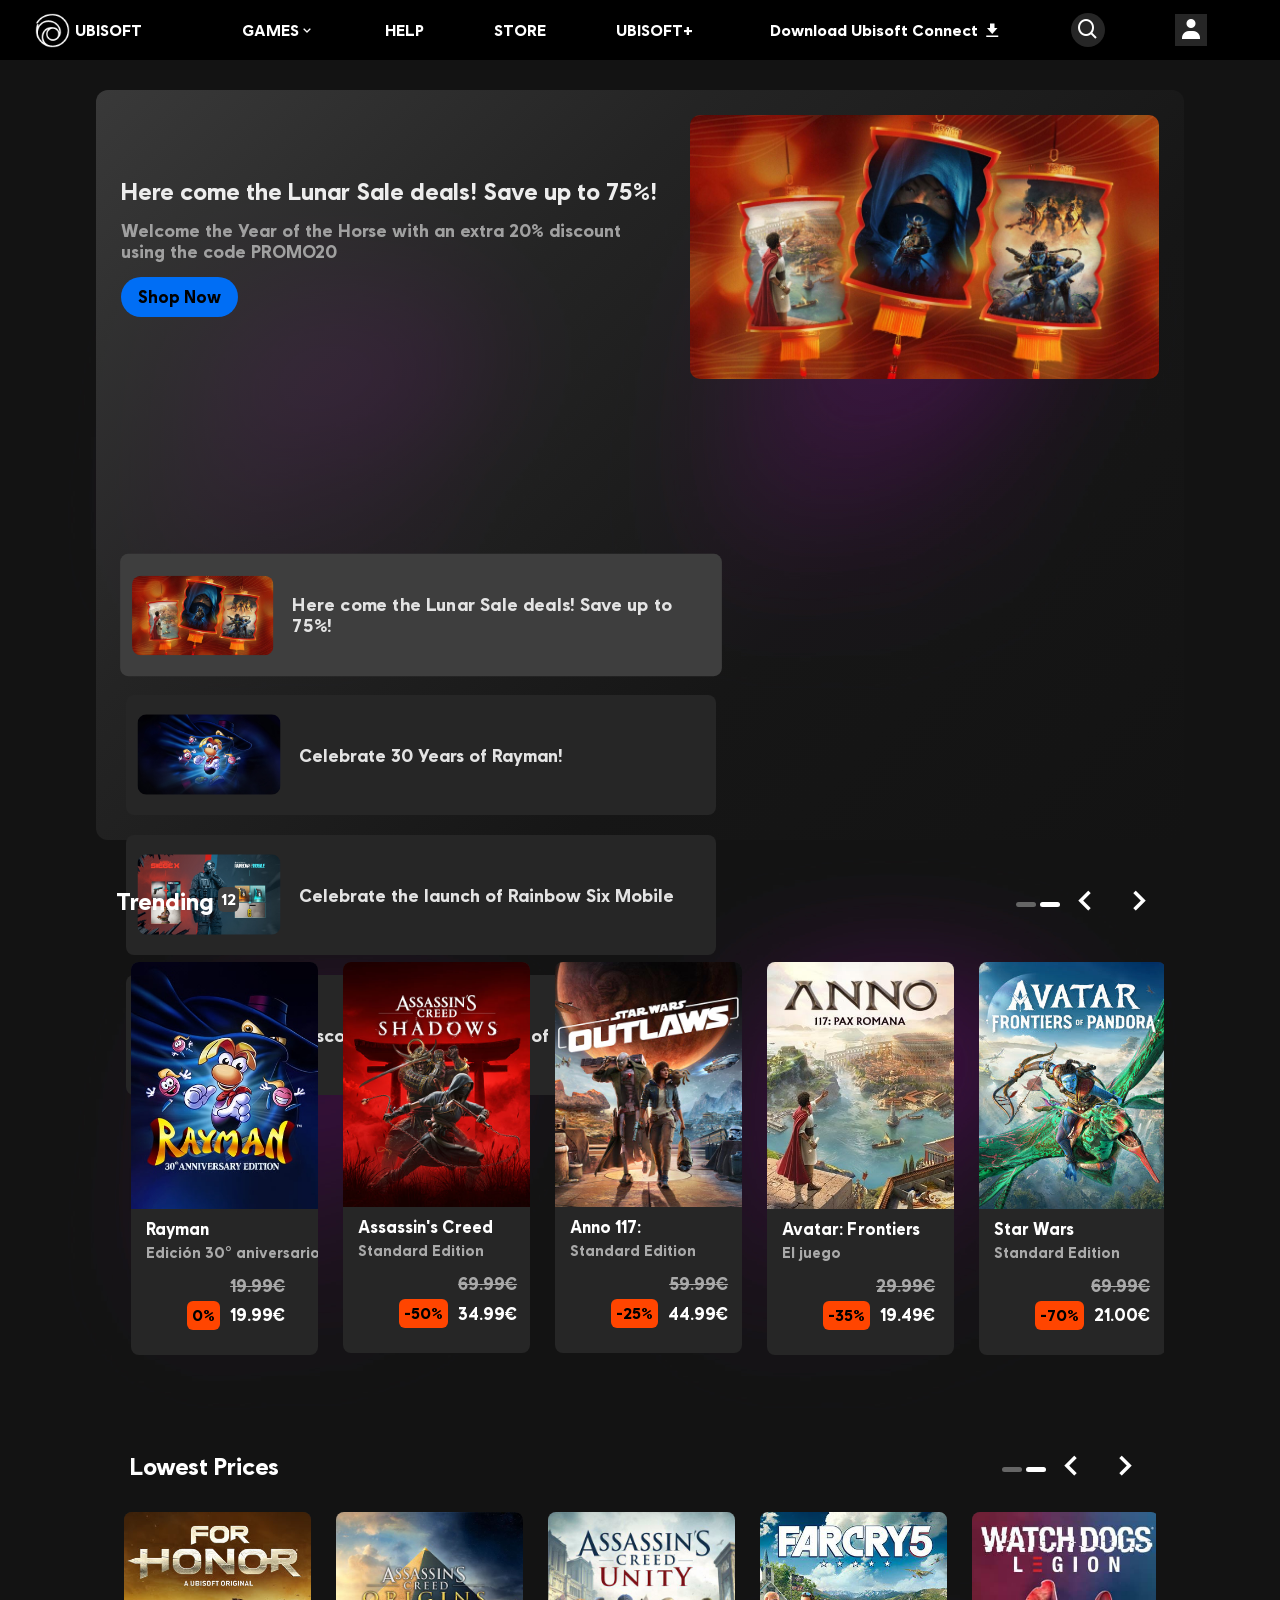
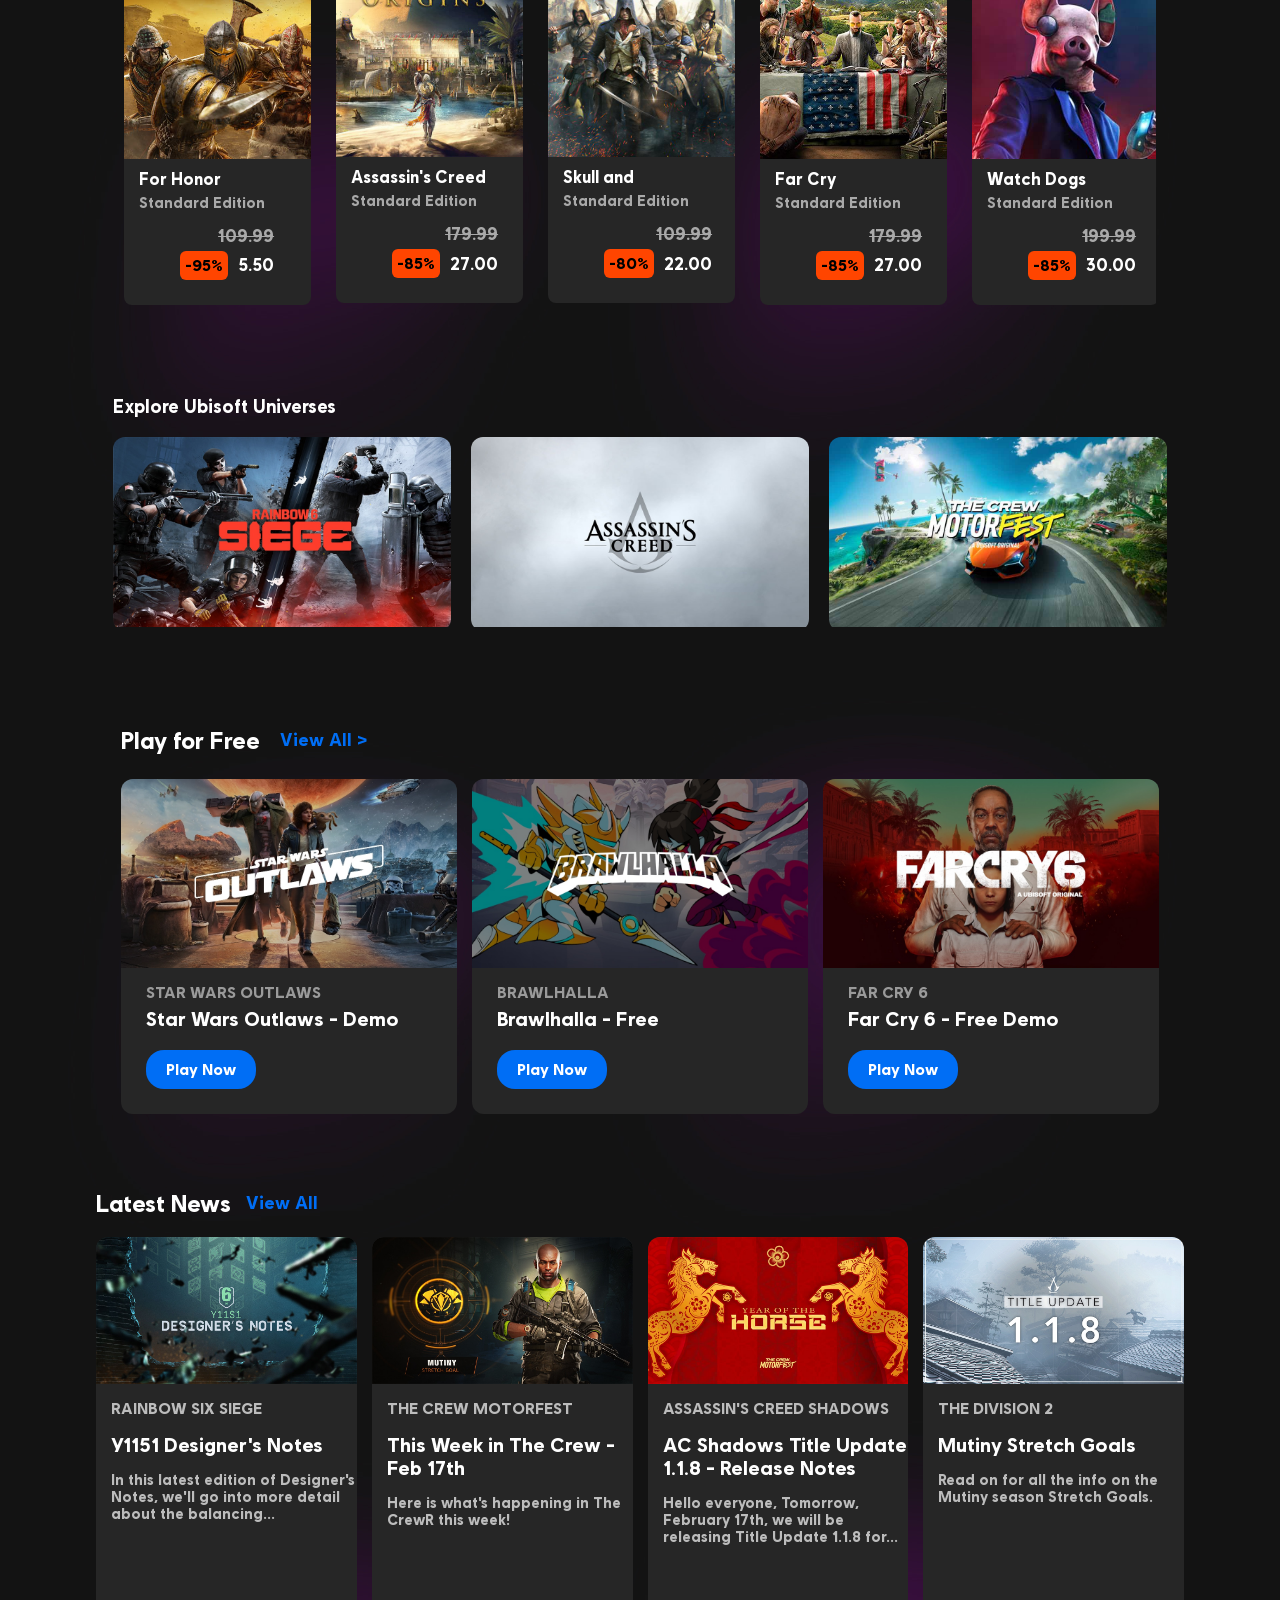
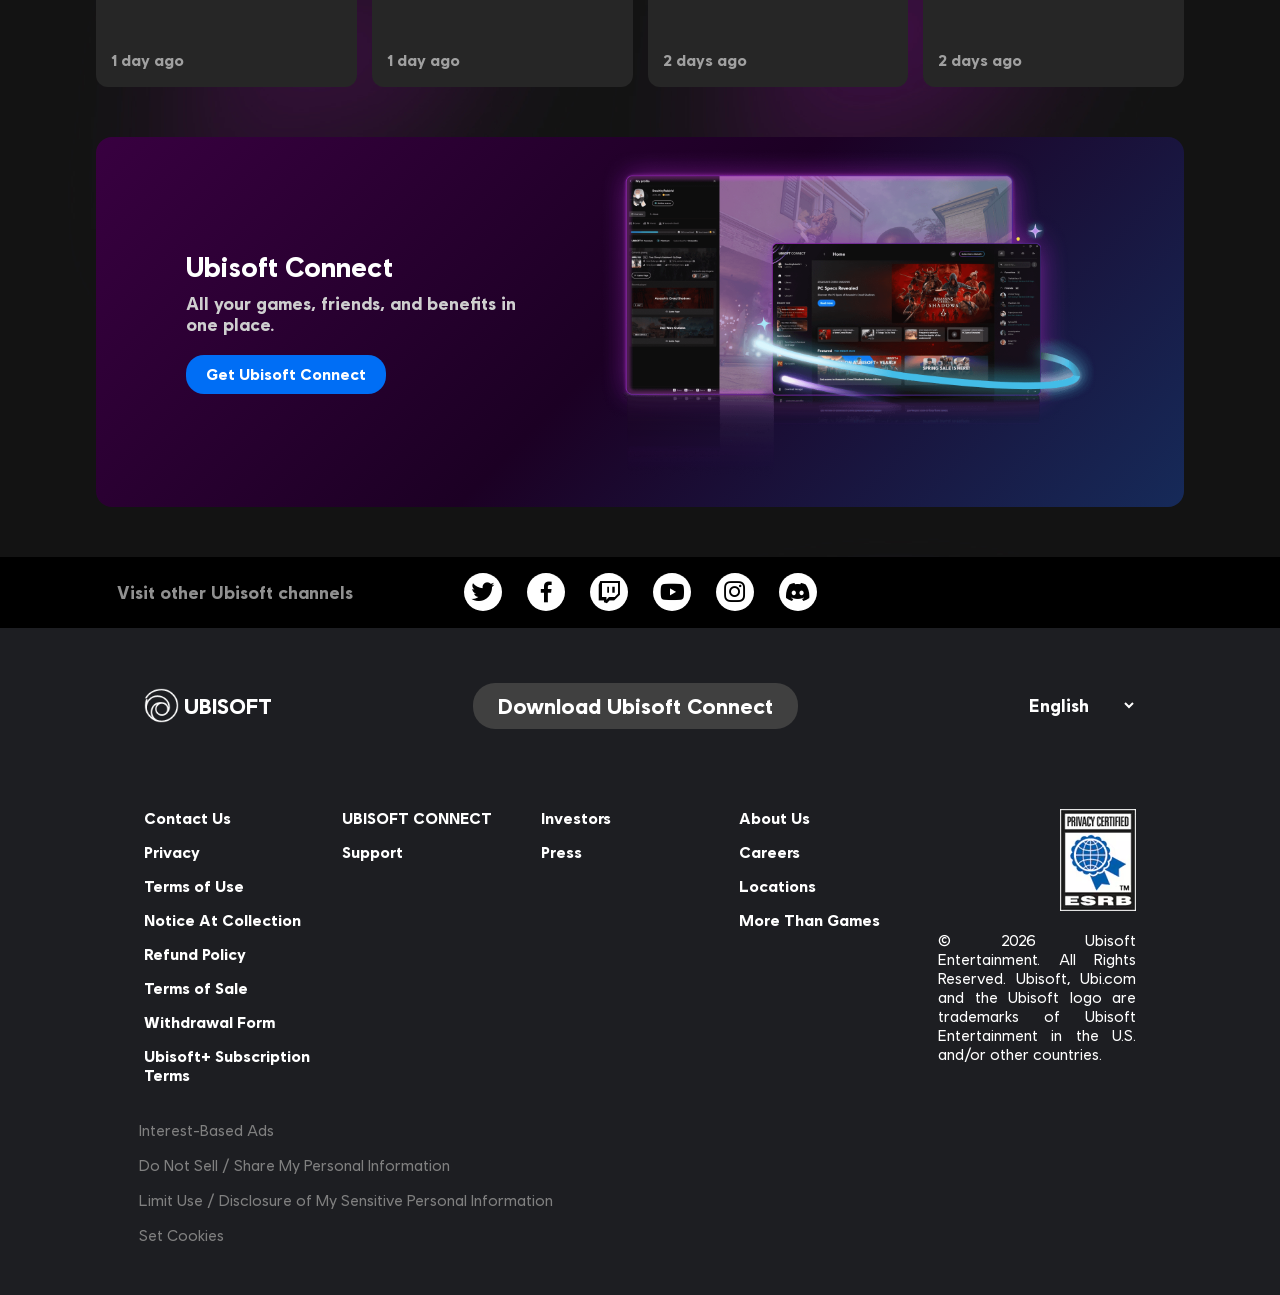
==== commit 80656a23: "fix style bug (social box)" ====
--- a/home.html
+++ b/home.html
@@ -330,11 +330,11 @@
       </div>
     </section>
 
-    <section class="socail-box">
-      <div class="text-in-socail-box">
+    <section class="social-box">
+      <div class="text-in-social-box">
         <p>Visit other Ubisoft channels</p>
       </div>
-      <div class="icon-socail">
+      <div class="icon-social">
         <a href=""><i class="bx bxl-twitter"></i></a>
         <a href=""><i class="bx bxl-facebook"></i></a>
         <a href=""><i class="bx bxl-twitch"></i></a>
--- a/css/compressed/main.min.css
+++ b/css/compressed/main.min.css
@@ -1 +1 @@
-*{padding:0;margin:0;list-style:none;box-sizing:border-box;text-decoration:none;font-family:"UbisoftFont-bold"}a{color:#fff}body{background-image:url(/assets/img/Untitled-1\ copy.jpg);background-size:100%;overflow-x:hidden}@font-face{font-family:"UbisoftFont-bold";src:url(/assets/fonts/Ubisoft\ Sans\ Bold.ttf)}@font-face{font-family:"UbisoftFont-regular";src:url(/assets/fonts/Ubisoft\ Sans\ Regular.ttf)}.hide-box{opacity:0 !important;visibility:hidden !important;z-index:-1;display:none !important}.select-box{background-color:#3e3e3e !important;color:#c1c1c1;transform:scale(1.02)}.back-color-span-for-slider{background-color:#656565 !important}.transform-for-modal-box{top:calc(0% + 60px) !important}.iconDeg{transform:rotate(180deg) !important}.transform-game-slider{transform:translateX(-51%)}.transform-game-slider-second{transform:translateX(-51%)}header{width:100%;height:fit-content;background-color:#000;position:absolute;top:0 !important;left:0 !important;z-index:2000}header nav{display:flex;align-items:center;justify-content:space-between;color:#fff}header nav ul{height:60px}header nav ul li{display:flex;align-items:center;justify-content:center;padding:15px 35px;height:100%;transition:all 220ms ease}header nav ul li i{transform:rotate(0);transition:all 220ms ease}header nav ul li:hover{background-color:#fff;color:#000}header nav ul li:first-child:hover{background-color:#000;color:#fff;cursor:pointer}header nav .logo-and-category-in-header{display:flex;align-items:center;justify-content:center;font-size:17px}header nav .logo-and-category-in-header .logo-box a{display:flex;align-items:center;justify-content:center;gap:5px;margin-right:30px}header nav .logo-and-category-in-header .logo-box a .logo{filter:invert(1);width:35px;height:auto}header nav .icon-in-header{display:flex;align-items:center;justify-content:center;gap:0px;margin-right:3%;font-size:18px}header nav .icon-in-header li:first-child:hover{cursor:pointer}header nav .icon-in-header li:hover{background-color:#000;color:#fff}header nav .icon-in-header li:hover i{cursor:pointer}header nav .icon-in-header .bxs-download{font-size:18px !important;background-color:none !important;padding:0 !important;margin-left:5px !important}header nav .icon-in-header .bx-search{font-size:24px;background-color:#262626;padding:5px;border-radius:50%}header nav .icon-in-header .bxs-user{font-size:24px;background-color:#262626;padding:4px}.open-modal-header-section{background-color:#fff;width:95%;top:-100%;left:50%;transform:translateX(-50%);z-index:1000;position:absolute;display:flex;align-items:center;justify-content:center;flex-direction:column;padding:25px;border-radius:0 0 12px 12px;transition:all 380ms ease}.open-modal-header-section .row-one-in-modal-section{display:flex;align-items:start;justify-content:space-between;padding:0 40px 0 40px;width:100%}.open-modal-header-section .row-one-in-modal-section .div-one-in-row-one-in-modal-header{display:flex;align-items:start;justify-content:center;flex-direction:column;gap:50px}.open-modal-header-section .row-one-in-modal-section .div-one-in-row-one-in-modal-header ul{display:flex;align-items:start;justify-content:center;flex-direction:column;gap:20px}.open-modal-header-section .row-one-in-modal-section .div-one-in-row-one-in-modal-header ul li{font-size:16px;font-family:"UbisoftFont-regular"}.open-modal-header-section .row-one-in-modal-section .div-one-in-row-one-in-modal-header ul li h2{color:#000;padding-bottom:10px;padding-right:180px;border-bottom:1px solid #000;font-family:"UbisoftFont-bold" !important;font-size:16px;word-spacing:.1px}.open-modal-header-section .row-one-in-modal-section .div-one-in-row-one-in-modal-header ul li a{color:#000}.open-modal-header-section .row-one-in-modal-section .div-one-in-row-one-in-modal-header ul li a:hover{text-decoration:underline}.open-modal-header-section .row-one-in-modal-section .div-two-in-row-one-in-modal-header{display:flex;align-items:center;justify-content:center}.open-modal-header-section .row-one-in-modal-section .div-two-in-row-one-in-modal-header ul{display:flex;align-items:start;justify-content:center;flex-direction:column;gap:30px}.open-modal-header-section .row-one-in-modal-section .div-two-in-row-one-in-modal-header ul li{font-size:16px;font-family:"UbisoftFont-regular"}.open-modal-header-section .row-one-in-modal-section .div-two-in-row-one-in-modal-header ul li h2{color:#000;padding-bottom:10px;padding-right:180px;border-bottom:1px solid #000;font-family:"UbisoftFont-bold" !important;font-size:16px;word-spacing:.1px}.open-modal-header-section .row-one-in-modal-section .div-two-in-row-one-in-modal-header ul li a{color:#000}.open-modal-header-section .row-one-in-modal-section .div-two-in-row-one-in-modal-header ul li a:hover{text-decoration:underline}.open-modal-header-section .row-one-in-modal-section .div-three-in-row-one-in-modal-header{display:flex;align-items:center;justify-content:center}.open-modal-header-section .row-one-in-modal-section .div-three-in-row-one-in-modal-header ul{display:flex;align-items:start;justify-content:center;flex-direction:column;gap:15px}.open-modal-header-section .row-one-in-modal-section .div-three-in-row-one-in-modal-header ul li:nth-child(1) h2{color:#000;padding-bottom:10px;padding-right:180px;border-bottom:1px solid #000;font-family:"UbisoftFont-bold" !important;font-size:16px;word-spacing:.1px}.open-modal-header-section .row-one-in-modal-section .div-three-in-row-one-in-modal-header ul li .game-card-in-modal-boxs{display:flex;align-items:start;justify-content:center;gap:50px}.open-modal-header-section .row-one-in-modal-section .div-three-in-row-one-in-modal-header ul li .game-card-in-modal-boxs .game-card-in-modal{display:flex;align-items:start;justify-content:center;flex-direction:column;gap:10px;border-radius:4px;border:1px solid rgba(0,0,0,.11);padding:10px;transition:all 180ms ease}.open-modal-header-section .row-one-in-modal-section .div-three-in-row-one-in-modal-header ul li .game-card-in-modal-boxs .game-card-in-modal:hover{box-shadow:0 0 5px 2px rgba(0,0,0,.2)}.open-modal-header-section .row-one-in-modal-section .div-three-in-row-one-in-modal-header ul li .game-card-in-modal-boxs .game-card-in-modal img{background-color:#c4c4c4;padding:20px;width:280px;height:auto}.open-modal-header-section .row-one-in-modal-section .div-three-in-row-one-in-modal-header ul li .game-card-in-modal-boxs .game-card-in-modal h2{color:#000;font-size:16px;margin-top:10px}.open-modal-header-section .row-one-in-modal-section .div-three-in-row-one-in-modal-header ul li .game-card-in-modal-boxs .game-card-in-modal p{color:#373737;font-size:14px;font-family:"UbisoftFont-regular"}.open-modal-header-section .link-to-other-page{width:50%;margin-top:40px;margin-bottom:20px;display:flex;align-items:center;justify-content:space-between}.open-modal-header-section .link-to-other-page button{border:none;padding:15px 45px;font-size:18px;background-color:#db7093;border-radius:12px;transition:all 280ms ease;color:#fff;cursor:pointer}.open-modal-header-section .link-to-other-page button:hover{background-color:rgba(216,112,147,0);color:#000;border:1px solid #000}.sliders-section{width:100%;height:calc(100vh - 60px);background-repeat:no-repeat;background-size:100%}.sliders-section .top-boxs{width:65%;height:750px;background:linear-gradient(135deg, rgb(57, 57, 57), rgba(53, 53, 53, 0.5), rgba(48, 48, 48, 0.1), rgba(42, 42, 42, 0));padding:25px;border-radius:12px;top:10%;left:50%;transform:translateX(-50%);position:absolute}.sliders-section .top-boxs .top-slider-boxs{display:flex;align-items:center;justify-content:space-between;gap:25px}.sliders-section .top-boxs .top-slider-boxs div{display:flex;align-items:start;justify-content:center;gap:15px;flex-direction:column;opacity:1;visibility:visible;transition:all 220ms ease}.sliders-section .top-boxs .top-slider-boxs div h3{color:#bbb}.sliders-section .top-boxs .top-slider-boxs div h1{color:#ededed}.sliders-section .top-boxs .top-slider-boxs div p{color:#a0a0a0;font-size:18px}.sliders-section .top-boxs .top-slider-boxs div button{background-color:#006ef5;border:none;border-radius:20px;padding:10px 17px;font-size:17px;transition:all 180ms;cursor:pointer}.sliders-section .top-boxs .top-slider-boxs div button:hover{background-color:#0060d6}.sliders-section .top-boxs .top-slider-boxs div:nth-child(2){width:60%;overflow:hidden;border-radius:10px;height:fit-content}.sliders-section .top-boxs .top-slider-boxs div:nth-child(2) img{width:100%;height:100%}.sliders-section .top-boxs .change-slider-by-box{display:flex;align-items:center;justify-content:space-between;gap:20px;width:100%;padding:30px;position:absolute;top:75%;left:50%;transform:translateX(-50%)}.sliders-section .top-boxs .change-slider-by-box .change-box{background-color:#262626;padding:18px;display:flex;align-items:center;justify-content:center;gap:25px;border-radius:8px;transition:all 180ms ease;cursor:pointer}.sliders-section .top-boxs .change-slider-by-box .change-box img{width:200px;transform:scale(1.1);border-radius:8px;overflow:hidden}.sliders-section .top-boxs .change-slider-by-box .change-box p{font-size:18px;color:#e3e3e3}.sliders-section .top-boxs .change-slider-by-box .change-box:hover{background-color:#202020}.first-game-slider{width:65%;height:fit-content;padding:20px;display:flex;align-items:center;justify-content:center;gap:20px;flex-direction:column;position:absolute;top:75%;left:50%;transform:translateX(-50%)}.first-game-slider .title-in-first-game-slider-and-arrows{display:flex;align-items:center;justify-content:space-between;width:100%}.first-game-slider .title-in-first-game-slider-and-arrows .title-in-first-game-slider{font-size:24px;color:#fff;position:relative}.first-game-slider .title-in-first-game-slider-and-arrows .title-in-first-game-slider span{background-color:#404040;padding:3px;border-radius:6px;font-size:16px;position:absolute;left:105%;top:0%}.first-game-slider .title-in-first-game-slider-and-arrows .arrow-in-first-game-slider{display:flex;align-items:center;justify-content:space-between}.first-game-slider .title-in-first-game-slider-and-arrows .arrow-in-first-game-slider .spans-in-game-slider span{display:inline-block;width:20px;height:5px;border-radius:4px;background-color:#fff}.first-game-slider .title-in-first-game-slider-and-arrows .arrow-in-first-game-slider i{font-size:42px;padding:5px;color:#fff;cursor:pointer;transition:all 200ms ease}.first-game-slider .title-in-first-game-slider-and-arrows .arrow-in-first-game-slider i:hover{color:#c8c8c8}.first-game-slider .first-games-slider-root-section{display:flex;align-items:start;justify-content:flex-start;gap:25px;width:fit-content;overflow-x:hidden;width:100%;padding:15px}.first-game-slider .first-games-slider-root-section .first-games-slider-root{display:flex;align-items:start;justify-content:flex-start;gap:25px;transition:all 340ms ease}.first-game-slider .first-games-slider-root-section .first-games-slider-root .game-card{flex-shrink:0;width:243px;height:fit-content;padding-bottom:25px;display:flex;align-items:start;justify-content:start;position:relative;flex-direction:column;border-radius:8px;background-color:#262626;overflow:hidden;transition:all 280ms ease;text-wrap:nowrap;text-overflow:hidden}.first-game-slider .first-games-slider-root-section .first-games-slider-root .game-card img{width:243px;height:auto;transition:all 280ms ease}.first-game-slider .first-games-slider-root-section .first-games-slider-root .game-card .game-name{font-size:18px;margin-left:15px;margin-top:10px;color:#fff}.first-game-slider .first-games-slider-root-section .first-games-slider-root .game-card .game-description{font-size:16px;margin-left:15px;margin-top:5px;color:#a9a9a9}.first-game-slider .first-games-slider-root-section .first-games-slider-root .game-card .original-price{font-size:17px;margin-left:72%;margin-top:15px;color:#a9a9a9;text-decoration:line-through}.first-game-slider .first-games-slider-root-section .first-games-slider-root .game-card .all-price{display:flex;align-items:end;justify-content:center;flex-direction:column;margin-left:40%}.first-game-slider .first-games-slider-root-section .first-games-slider-root .game-card .all-price .discount-and-price{display:flex;align-items:center;justify-content:flex-end;width:100%;gap:10px;margin-top:5px}.first-game-slider .first-games-slider-root-section .first-games-slider-root .game-card .all-price .discount-and-price .price{font-size:17px;color:#fff}.first-game-slider .first-games-slider-root-section .first-games-slider-root .game-card .all-price .discount-and-price .discount{background-color:#ff4500;padding:5px;border-radius:6px}.first-game-slider .first-games-slider-root-section .first-games-slider-root .game-card:hover img{transform:scale(1.04)}.first-game-slider .first-games-slider-root-section .first-games-slider-root .game-card:hover{background-color:#290f00;cursor:pointer}.second-game-slider{width:100%;margin:150px auto 0 auto;height:fit-content;padding:20px;display:flex;align-items:center;justify-content:center;gap:20px;flex-direction:column;margin-top:150px;background-repeat:no-repeat}.second-game-slider .title-in-second-game-slider-and-arrows{display:flex;align-items:center;justify-content:space-between;width:65%}.second-game-slider .title-in-second-game-slider-and-arrows .title-in-second-game-slider{font-size:24px;color:#fff;position:relative}.second-game-slider .title-in-second-game-slider-and-arrows .arrow-in-second-game-slider{display:flex;align-items:center;justify-content:space-between}.second-game-slider .title-in-second-game-slider-and-arrows .arrow-in-second-game-slider .spans-in-game-slider span{display:inline-block;width:20px;height:5px;border-radius:4px;background-color:#fff}.second-game-slider .title-in-second-game-slider-and-arrows .arrow-in-second-game-slider i{font-size:42px;padding:5px;color:#fff;cursor:pointer;transition:all 200ms ease}.second-game-slider .title-in-second-game-slider-and-arrows .arrow-in-second-game-slider i:hover{color:#c8c8c8}.second-game-slider .second-games-slider-root-section{display:flex;align-items:start;justify-content:flex-start;gap:25px;width:fit-content;overflow-x:hidden;width:65%;padding:15px}.second-game-slider .second-games-slider-root-section .second-games-slider-root{display:flex;align-items:start;justify-content:flex-start;gap:25px;transition:all 340ms ease}.second-game-slider .second-games-slider-root-section .second-games-slider-root .second-game-card{flex-shrink:0;width:243px;height:fit-content;padding-bottom:25px;display:flex;align-items:start;justify-content:center;position:relative;flex-direction:column;border-radius:8px;background-color:#262626;overflow:hidden;transition:all 280ms ease;text-wrap:nowrap;text-overflow:hidden}.second-game-slider .second-games-slider-root-section .second-games-slider-root .second-game-card img{width:100%;height:auto;transition:all 280ms ease}.second-game-slider .second-games-slider-root-section .second-games-slider-root .second-game-card .game-name{font-size:20px;margin-left:15px;margin-top:10px;color:#fff}.second-game-slider .second-games-slider-root-section .second-games-slider-root .second-game-card .game-description{font-size:17px;margin-left:15px;margin-top:5px;color:#a9a9a9}.second-game-slider .second-games-slider-root-section .second-games-slider-root .second-game-card .original-price{font-size:17px;margin-left:72%;margin-top:15px;color:#a9a9a9;text-decoration:line-through}.second-game-slider .second-games-slider-root-section .second-games-slider-root .second-game-card .all-price{display:flex;align-items:end;justify-content:center;flex-direction:column;margin-left:40%}.second-game-slider .second-games-slider-root-section .second-games-slider-root .second-game-card .all-price .discount-and-price{display:flex;align-items:center;justify-content:flex-end;width:100%;gap:10px;margin-top:5px}.second-game-slider .second-games-slider-root-section .second-games-slider-root .second-game-card .all-price .discount-and-price .price{font-size:17px;color:#fff}.second-game-slider .second-games-slider-root-section .second-games-slider-root .second-game-card .all-price .discount-and-price .discount{background-color:#ff4500;padding:5px;border-radius:6px}.second-game-slider .second-games-slider-root-section .second-games-slider-root .second-game-card:hover img{transform:scale(1.04)}.second-game-slider .second-games-slider-root-section .second-games-slider-root .second-game-card:hover{background-color:#290f00;cursor:pointer}.game-banner{display:flex;align-items:start;justify-content:center;flex-direction:column;gap:20px;width:65%}.game-banner .game-banner-title{color:#fff}.game-banner .game-banner-img-box{display:flex;align-items:start;justify-content:center;gap:40px;width:100%}.game-banner .game-banner-img-box .rainbow:hover h3{top:87%}.game-banner .game-banner-img-box .rainbow:hover img{transform:scale(1.1)}.game-banner .game-banner-img-box .assassin:hover h3{top:87%}.game-banner .game-banner-img-box .assassin:hover img{transform:scale(1.1)}.game-banner .game-banner-img-box .the-crew:hover h3{top:87%}.game-banner .game-banner-img-box .the-crew:hover img{transform:scale(1.1)}.game-banner .game-banner-img-box div{width:600px;border-radius:12px;overflow:hidden;position:relative}.game-banner .game-banner-img-box div img{width:100%;transition:all 280ms ease}.game-banner .game-banner-img-box div h3{position:absolute;top:100%;left:5%;color:#fff;transition:all 280ms ease;backdrop-filter:blur(8px);padding:5px 7px;border-radius:8px}.news-section{width:65%;display:flex;justify-content:center;align-items:start;flex-direction:column;gap:20px;margin:25px auto}.news-section .news-title{display:flex;align-items:center;justify-content:start;width:100%;gap:15px}.news-section .news-title h1{color:#fff}.news-section .news-title a{color:#006ef5;font-size:18px;cursor:pointer}.news-section .news-box{display:flex;justify-content:center;align-items:start;gap:25px;width:100%}.news-section .news-box .news-card{display:flex;align-items:start;justify-content:start;flex-direction:column;position:relative;overflow:hidden;border-radius:12px;gap:15px;background-color:#262626;height:450px;transition:all 200ms ease;cursor:pointer}.news-section .news-box .news-card img{width:100%;transition:all 200ms ease}.news-section .news-box .news-card .name-game-news{color:#bcbcbc;font-size:16px;margin-left:15px}.news-section .news-box .news-card h1{color:#fff;font-size:22px;margin-left:15px}.news-section .news-box .news-card h3{color:#bcbcbc;font-size:16px;margin-left:15px}.news-section .news-box .news-card .date-in-news-box{position:absolute;top:92%;left:15px;color:#a0a0a0;font-size:16px}.news-section .news-box .news-card:hover{background-color:#2c2c2c}.news-section .news-box .news-card:hover img{transform:scale(1.04)}.game-information{width:65%;display:flex;align-items:center;justify-content:center;margin:50px auto;flex-direction:column;gap:25px;padding:25px}.game-information .game-information-title{display:flex;justify-content:start;align-items:center;width:100%;gap:20px}.game-information .game-information-title h1{color:#fff}.game-information .game-information-title a{color:#006ef5;font-size:18px;cursor:pointer}.game-information .game-information-box{display:flex;align-items:center;justify-content:center;gap:25px;width:100%}.game-information .game-information-box .game-information-card{display:flex;align-items:start;justify-content:center;flex-direction:column;color:#fff;background-color:#262626;border-radius:12px;overflow:hidden;padding-bottom:25px}.game-information .game-information-box .game-information-card img{width:100%}.game-information .game-information-box .game-information-card h1{margin-left:25px;margin-bottom:20px;font-size:20px}.game-information .game-information-box .game-information-card h2{margin-left:25px;font-size:16px;margin-bottom:5px;margin-top:15px;color:#9a9a9a}.game-information .game-information-box .game-information-card button{margin-left:25px;background-color:#006ef5;border:none;padding:10px 20px;border-radius:18px;font-size:16px;color:#fff;cursor:pointer;transition:all 180ms ease}.game-information .game-information-box .game-information-card button:hover{background-color:#0059c6}.ubisoft-connect{display:flex;align-items:center;justify-content:center;border-radius:16px;background:linear-gradient(135deg, rgb(56, 0, 64) 0%, rgb(28, 0, 36) 50%, rgb(22, 42, 89) 100%);width:65%;margin:50px auto}.ubisoft-connect .connect-text{display:flex;align-items:start;justify-content:center;flex-direction:column;width:100%;margin-left:90px;gap:10px}.ubisoft-connect .connect-text h1{color:#fff;font-size:28px}.ubisoft-connect .connect-text p{color:#cfcfcf;font-size:18px}.ubisoft-connect .connect-text button{background-color:#006ef5;margin-top:10px;border:none;padding:10px 20px;border-radius:18px;font-size:16px;color:#fff;cursor:pointer;transition:all 180ms ease}.ubisoft-connect .connect-text button:hover{background-color:#0059c6}.ubisoft-connect .connect-img{width:100%}.ubisoft-connect .connect-img img{width:650px}.socail-box{width:100%;background-color:#000;display:flex;align-items:center;justify-content:center;padding:25px;position:relative}.socail-box .text-in-socail-box{margin-left:20%;width:100%}.socail-box .text-in-socail-box p{font-size:18px;color:#909090}.socail-box .icon-socail{width:100%;display:flex;align-items:center;justify-content:center;gap:25px;left:50%;transform:translateX(-50%);position:absolute}.socail-box .icon-socail a i{font-size:28px;color:#000;background-color:#fff;padding:5px;border-radius:50%}footer{width:100%;background-color:#1d1e22;height:fit-content;padding:50px;display:flex;align-items:center;justify-content:center;flex-direction:column;gap:20px}footer .row-one-in-footer{width:65%;display:flex;align-items:center;justify-content:space-between;padding:5px}footer .row-one-in-footer .logo-in-row-one-footer a{font-size:22px;font-weight:bold;color:#fff;text-decoration:none;display:flex;align-items:center;justify-content:center;gap:5px}footer .row-one-in-footer .logo-in-row-one-footer a img{filter:invert(1);width:35px;height:auto}footer .row-one-in-footer button{padding:10px 25px;background-color:rgba(0,0,0,0);color:#fff;background-color:#404040;border-radius:22px;border:none;font-size:22px;cursor:pointer;transition:all 300ms ease}footer .row-one-in-footer button:hover{border:1px solid #fff;background-color:rgba(0,0,0,0)}footer .row-one-in-footer select{padding:10px 25px;font-size:18px;background-color:hsla(0,0%,100%,0);color:#fff;border:none;cursor:pointer}footer .row-one-in-footer select option{background-color:#1d1e22}footer .row-two-in-footer{margin-top:50px;width:65%;display:flex;align-items:start;justify-content:space-between;padding:5px}footer .row-two-in-footer ul{width:100%;display:flex;align-items:start;justify-content:center;flex-direction:column;gap:15px}footer .row-two-in-footer ul li a:hover{text-decoration:underline}footer .row-two-in-footer ul:last-child{align-items:end}footer .row-two-in-footer ul:last-child p{color:#fff;font-size:16px;text-align:justify;font-family:"UbisoftFont-regular"}footer .row-three-in-footer{margin-top:10px;width:65%;display:flex;align-items:start;justify-content:start;gap:40px}footer .row-three-in-footer ul{width:100%;display:flex;align-items:start;justify-content:center;flex-direction:column;gap:15px}footer .row-three-in-footer ul li a{color:gray;font-size:16px;font-family:"UbisoftFont-regular"}footer .row-three-in-footer ul li a:hover{text-decoration:underline}/*# sourceMappingURL=main.min.css.map */+*{padding:0;margin:0;list-style:none;box-sizing:border-box;text-decoration:none;font-family:"UbisoftFont-bold"}a{color:#fff}body{background-image:url(/assets/img/Untitled-1\ copy.jpg);background-size:100%;overflow-x:hidden}@font-face{font-family:"UbisoftFont-bold";src:url(/assets/fonts/Ubisoft\ Sans\ Bold.ttf)}@font-face{font-family:"UbisoftFont-regular";src:url(/assets/fonts/Ubisoft\ Sans\ Regular.ttf)}.hide-box{opacity:0 !important;visibility:hidden !important;z-index:-1;display:none !important}.select-box{background-color:#3e3e3e !important;color:#c1c1c1;transform:scale(1.02)}.back-color-span-for-slider{background-color:#656565 !important}.transform-for-modal-box{top:calc(0% + 60px) !important}.iconDeg{transform:rotate(180deg) !important}.transform-game-slider{transform:translateX(-51%)}.transform-game-slider-second{transform:translateX(-25%)}header{width:100%;height:fit-content;background-color:#000;position:absolute;top:0 !important;left:0 !important;z-index:2000}header nav{display:flex;align-items:center;justify-content:space-between;color:#fff}header nav ul{height:60px}header nav ul li{display:flex;align-items:center;justify-content:center;padding:15px 35px;height:100%;transition:all 220ms ease}header nav ul li i{transform:rotate(0);transition:all 220ms ease}header nav ul li:hover{background-color:#fff;color:#000}header nav ul li:first-child:hover{background-color:#000;color:#fff;cursor:pointer}header nav .logo-and-category-in-header{display:flex;align-items:center;justify-content:center;font-size:17px}header nav .logo-and-category-in-header .logo-box a{display:flex;align-items:center;justify-content:center;gap:5px;margin-right:30px}header nav .logo-and-category-in-header .logo-box a .logo{filter:invert(1);width:35px;height:auto}header nav .icon-in-header{display:flex;align-items:center;justify-content:center;gap:0px;margin-right:3%;font-size:18px}header nav .icon-in-header li:first-child:hover{cursor:pointer}header nav .icon-in-header li:hover{background-color:#000;color:#fff}header nav .icon-in-header li:hover i{cursor:pointer}header nav .icon-in-header .bxs-download{font-size:18px !important;background-color:none !important;padding:0 !important;margin-left:5px !important}header nav .icon-in-header .bx-search{font-size:24px;background-color:#262626;padding:5px;border-radius:50%}header nav .icon-in-header .bxs-user{font-size:24px;background-color:#262626;padding:4px}@media(max-width: 1920px){header nav ul li{font-size:16px !important}}.open-modal-header-section{background-color:#fff;width:95%;top:-100%;left:50%;transform:translateX(-50%);z-index:1000;position:absolute;display:flex;align-items:center;justify-content:center;flex-direction:column;padding:25px;border-radius:0 0 12px 12px;transition:all 380ms ease}.open-modal-header-section .row-one-in-modal-section{display:flex;align-items:start;justify-content:space-between;padding:0 40px 0 40px;width:100%}.open-modal-header-section .row-one-in-modal-section .div-one-in-row-one-in-modal-header{display:flex;align-items:start;justify-content:center;flex-direction:column;gap:50px}.open-modal-header-section .row-one-in-modal-section .div-one-in-row-one-in-modal-header ul{display:flex;align-items:start;justify-content:center;flex-direction:column;gap:20px}.open-modal-header-section .row-one-in-modal-section .div-one-in-row-one-in-modal-header ul li{font-size:16px;font-family:"UbisoftFont-regular"}.open-modal-header-section .row-one-in-modal-section .div-one-in-row-one-in-modal-header ul li h2{color:#000;padding-bottom:10px;padding-right:180px;border-bottom:1px solid #000;font-family:"UbisoftFont-bold" !important;font-size:16px;word-spacing:.1px}.open-modal-header-section .row-one-in-modal-section .div-one-in-row-one-in-modal-header ul li a{color:#000}.open-modal-header-section .row-one-in-modal-section .div-one-in-row-one-in-modal-header ul li a:hover{text-decoration:underline}.open-modal-header-section .row-one-in-modal-section .div-two-in-row-one-in-modal-header{display:flex;align-items:center;justify-content:center}.open-modal-header-section .row-one-in-modal-section .div-two-in-row-one-in-modal-header ul{display:flex;align-items:start;justify-content:center;flex-direction:column;gap:30px}.open-modal-header-section .row-one-in-modal-section .div-two-in-row-one-in-modal-header ul li{font-size:16px;font-family:"UbisoftFont-regular"}.open-modal-header-section .row-one-in-modal-section .div-two-in-row-one-in-modal-header ul li h2{color:#000;padding-bottom:10px;padding-right:180px;border-bottom:1px solid #000;font-family:"UbisoftFont-bold" !important;font-size:16px;word-spacing:.1px}.open-modal-header-section .row-one-in-modal-section .div-two-in-row-one-in-modal-header ul li a{color:#000}.open-modal-header-section .row-one-in-modal-section .div-two-in-row-one-in-modal-header ul li a:hover{text-decoration:underline}.open-modal-header-section .row-one-in-modal-section .div-three-in-row-one-in-modal-header{display:flex;align-items:center;justify-content:center}.open-modal-header-section .row-one-in-modal-section .div-three-in-row-one-in-modal-header ul{display:flex;align-items:start;justify-content:center;flex-direction:column;gap:15px}.open-modal-header-section .row-one-in-modal-section .div-three-in-row-one-in-modal-header ul li:nth-child(1) h2{color:#000;padding-bottom:10px;padding-right:180px;border-bottom:1px solid #000;font-family:"UbisoftFont-bold" !important;font-size:16px;word-spacing:.1px}.open-modal-header-section .row-one-in-modal-section .div-three-in-row-one-in-modal-header ul li .game-card-in-modal-boxs{display:flex;align-items:start;justify-content:center;gap:50px}.open-modal-header-section .row-one-in-modal-section .div-three-in-row-one-in-modal-header ul li .game-card-in-modal-boxs .game-card-in-modal{display:flex;align-items:start;justify-content:center;flex-direction:column;gap:10px;border-radius:4px;border:1px solid rgba(0,0,0,.11);padding:10px;transition:all 180ms ease}.open-modal-header-section .row-one-in-modal-section .div-three-in-row-one-in-modal-header ul li .game-card-in-modal-boxs .game-card-in-modal:hover{box-shadow:0 0 5px 2px rgba(0,0,0,.2)}.open-modal-header-section .row-one-in-modal-section .div-three-in-row-one-in-modal-header ul li .game-card-in-modal-boxs .game-card-in-modal img{background-color:#c4c4c4;padding:20px;width:280px;height:auto}.open-modal-header-section .row-one-in-modal-section .div-three-in-row-one-in-modal-header ul li .game-card-in-modal-boxs .game-card-in-modal h2{color:#000;font-size:16px;margin-top:10px}.open-modal-header-section .row-one-in-modal-section .div-three-in-row-one-in-modal-header ul li .game-card-in-modal-boxs .game-card-in-modal p{color:#373737;font-size:14px;font-family:"UbisoftFont-regular"}.open-modal-header-section .link-to-other-page{width:50%;margin-top:40px;margin-bottom:20px;display:flex;align-items:center;justify-content:space-between}.open-modal-header-section .link-to-other-page button{border:none;padding:15px 45px;font-size:18px;background-color:#db7093;border-radius:12px;transition:all 280ms ease;color:#fff;cursor:pointer}.open-modal-header-section .link-to-other-page button:hover{background-color:rgba(216,112,147,0);color:#000;border:1px solid #000}.sliders-section{width:100%;height:calc(100vh - 60px);background-repeat:no-repeat;background-size:100%}.sliders-section .top-boxs{width:65%;height:750px;background:linear-gradient(135deg, rgb(57, 57, 57), rgba(53, 53, 53, 0.5), rgba(48, 48, 48, 0.1), rgba(42, 42, 42, 0));padding:25px;border-radius:12px;top:10%;left:50%;transform:translateX(-50%);position:absolute}.sliders-section .top-boxs .top-slider-boxs{display:flex;align-items:center;justify-content:space-between;gap:25px}.sliders-section .top-boxs .top-slider-boxs div{display:flex;align-items:start;justify-content:center;gap:15px;flex-direction:column;opacity:1;visibility:visible;transition:all 220ms ease}.sliders-section .top-boxs .top-slider-boxs div h3{color:#bbb}.sliders-section .top-boxs .top-slider-boxs div h1{color:#ededed}.sliders-section .top-boxs .top-slider-boxs div p{color:#a0a0a0;font-size:18px}.sliders-section .top-boxs .top-slider-boxs div button{background-color:#006ef5;border:none;border-radius:20px;padding:10px 17px;font-size:17px;transition:all 180ms;cursor:pointer}.sliders-section .top-boxs .top-slider-boxs div button:hover{background-color:#0060d6}.sliders-section .top-boxs .top-slider-boxs div:nth-child(2){width:60%;overflow:hidden;border-radius:10px;height:fit-content}.sliders-section .top-boxs .top-slider-boxs div:nth-child(2) img{width:100%;height:100%}.sliders-section .top-boxs .change-slider-by-box{display:flex;align-items:center;justify-content:space-between;gap:20px;width:100%;padding:30px;position:absolute;top:75%;left:50%;transform:translateX(-50%)}.sliders-section .top-boxs .change-slider-by-box .change-box{background-color:#262626;padding:18px;display:flex;align-items:center;justify-content:center;gap:25px;border-radius:8px;transition:all 180ms ease;cursor:pointer}.sliders-section .top-boxs .change-slider-by-box .change-box img{width:200px;transform:scale(1.1);border-radius:8px;overflow:hidden}.sliders-section .top-boxs .change-slider-by-box .change-box p{font-size:18px;color:#e3e3e3}.sliders-section .top-boxs .change-slider-by-box .change-box:hover{background-color:#202020}@media(max-width: 1920px){.sliders-section .top-boxs{width:85%}.sliders-section .change-slider-by-box{top:58% !important;flex-wrap:wrap}.sliders-section .change-slider-by-box .change-box{width:590px;height:120px;justify-content:start !important}.sliders-section .change-slider-by-box .change-box img{width:130px !important}.sliders-section .change-slider-by-box .change-box p{font-size:16px}}.first-game-slider{width:65%;height:fit-content;padding:20px;display:flex;align-items:center;justify-content:center;gap:20px;flex-direction:column;position:absolute;top:75%;left:50%;transform:translateX(-50%)}.first-game-slider .title-in-first-game-slider-and-arrows{display:flex;align-items:center;justify-content:space-between;width:100%}.first-game-slider .title-in-first-game-slider-and-arrows .title-in-first-game-slider{font-size:24px;color:#fff;position:relative}.first-game-slider .title-in-first-game-slider-and-arrows .title-in-first-game-slider span{background-color:#404040;padding:3px;border-radius:6px;font-size:16px;position:absolute;left:105%;top:0%}.first-game-slider .title-in-first-game-slider-and-arrows .arrow-in-first-game-slider{display:flex;align-items:center;justify-content:space-between}.first-game-slider .title-in-first-game-slider-and-arrows .arrow-in-first-game-slider .spans-in-game-slider span{display:inline-block;width:20px;height:5px;border-radius:4px;background-color:#fff}.first-game-slider .title-in-first-game-slider-and-arrows .arrow-in-first-game-slider i{font-size:42px;padding:5px;color:#fff;cursor:pointer;transition:all 200ms ease}.first-game-slider .title-in-first-game-slider-and-arrows .arrow-in-first-game-slider i:hover{color:#c8c8c8}.first-game-slider .first-games-slider-root-section{display:flex;align-items:start;justify-content:flex-start;gap:25px;overflow-x:hidden;width:100%;padding:15px}.first-game-slider .first-games-slider-root-section .first-games-slider-root{display:flex;align-items:start;justify-content:flex-start;gap:25px;transition:all 340ms ease}.first-game-slider .first-games-slider-root-section .first-games-slider-root .game-card{flex-shrink:0;width:243px;height:fit-content;padding-bottom:25px;display:flex;align-items:start;justify-content:start;position:relative;flex-direction:column;border-radius:8px;background-color:#262626;overflow:hidden;transition:all 280ms ease;text-wrap:nowrap;text-overflow:hidden}.first-game-slider .first-games-slider-root-section .first-games-slider-root .game-card img{width:243px;height:auto;transition:all 280ms ease}.first-game-slider .first-games-slider-root-section .first-games-slider-root .game-card .game-name{font-size:18px;margin-left:15px;margin-top:10px;color:#fff}.first-game-slider .first-games-slider-root-section .first-games-slider-root .game-card .game-description{font-size:16px;margin-left:15px;margin-top:5px;color:#a9a9a9}.first-game-slider .first-games-slider-root-section .first-games-slider-root .game-card .original-price{font-size:17px;margin-left:72%;margin-top:15px;color:#a9a9a9;text-decoration:line-through}.first-game-slider .first-games-slider-root-section .first-games-slider-root .game-card .all-price{display:flex;align-items:end;justify-content:center;flex-direction:column;margin-left:40%}.first-game-slider .first-games-slider-root-section .first-games-slider-root .game-card .all-price .discount-and-price{display:flex;align-items:center;justify-content:flex-end;width:100%;gap:10px;margin-top:5px}.first-game-slider .first-games-slider-root-section .first-games-slider-root .game-card .all-price .discount-and-price .price{font-size:17px;color:#fff}.first-game-slider .first-games-slider-root-section .first-games-slider-root .game-card .all-price .discount-and-price .discount{background-color:#ff4500;padding:5px;border-radius:6px}.first-game-slider .first-games-slider-root-section .first-games-slider-root .game-card:hover img{transform:scale(1.04)}.first-game-slider .first-games-slider-root-section .first-games-slider-root .game-card:hover{background-color:#290f00;cursor:pointer}@media(max-width: 1920px){.first-game-slider{width:85%;top:95%}.first-games-slider-root-section .first-games-slider-root .game-card{width:187px !important}.first-games-slider-root-section .first-games-slider-root .game-card img{width:187px !important;height:auto;transition:all 280ms ease}.first-games-slider-root-section .first-games-slider-root .game-card .game-name{font-size:17px !important}.first-games-slider-root-section .first-games-slider-root .game-card .game-description{font-size:15px !important}.first-games-slider-root-section .first-games-slider-root .game-card .all-price{margin-left:30% !important}}.second-game-slider{width:100%;margin:150px auto 50px auto;height:fit-content;padding:20px;display:flex;align-items:center;justify-content:center;gap:20px;flex-direction:column;background-repeat:no-repeat}.second-game-slider .title-in-second-game-slider-and-arrows{display:flex;align-items:center;justify-content:space-between;width:65%}.second-game-slider .title-in-second-game-slider-and-arrows .title-in-second-game-slider{font-size:24px;color:#fff;position:relative}.second-game-slider .title-in-second-game-slider-and-arrows .arrow-in-second-game-slider{display:flex;align-items:center;justify-content:space-between}.second-game-slider .title-in-second-game-slider-and-arrows .arrow-in-second-game-slider .spans-in-game-slider span{display:inline-block;width:20px;height:5px;border-radius:4px;background-color:#fff}.second-game-slider .title-in-second-game-slider-and-arrows .arrow-in-second-game-slider i{font-size:42px;padding:5px;color:#fff;cursor:pointer;transition:all 200ms ease}.second-game-slider .title-in-second-game-slider-and-arrows .arrow-in-second-game-slider i:hover{color:#c8c8c8}.second-game-slider .second-games-slider-root-section{display:flex;align-items:start;justify-content:flex-start;gap:25px;overflow-x:hidden;width:65%;padding:15px}.second-game-slider .second-games-slider-root-section .second-games-slider-root{display:flex;align-items:start;justify-content:flex-start;gap:25px;transition:all 340ms ease}.second-game-slider .second-games-slider-root-section .second-games-slider-root .second-game-card{flex-shrink:0;width:243px;height:fit-content;padding-bottom:25px;display:flex;align-items:start;justify-content:center;position:relative;flex-direction:column;border-radius:8px;background-color:#262626;overflow:hidden;transition:all 280ms ease;text-wrap:nowrap;text-overflow:hidden}.second-game-slider .second-games-slider-root-section .second-games-slider-root .second-game-card img{width:100%;height:auto;transition:all 280ms ease}.second-game-slider .second-games-slider-root-section .second-games-slider-root .second-game-card .game-name{font-size:20px;margin-left:15px;margin-top:10px;color:#fff}.second-game-slider .second-games-slider-root-section .second-games-slider-root .second-game-card .game-description{font-size:17px;margin-left:15px;margin-top:5px;color:#a9a9a9}.second-game-slider .second-games-slider-root-section .second-games-slider-root .second-game-card .original-price{font-size:17px;margin-left:72%;margin-top:15px;color:#a9a9a9;text-decoration:line-through}.second-game-slider .second-games-slider-root-section .second-games-slider-root .second-game-card .all-price{display:flex;align-items:end;justify-content:center;flex-direction:column;margin-left:40%}.second-game-slider .second-games-slider-root-section .second-games-slider-root .second-game-card .all-price .discount-and-price{display:flex;align-items:center;justify-content:flex-end;width:100%;gap:10px;margin-top:5px}.second-game-slider .second-games-slider-root-section .second-games-slider-root .second-game-card .all-price .discount-and-price .price{font-size:17px;color:#fff}.second-game-slider .second-games-slider-root-section .second-games-slider-root .second-game-card .all-price .discount-and-price .discount{background-color:#ff4500;padding:5px;border-radius:6px}.second-game-slider .second-games-slider-root-section .second-games-slider-root .second-game-card:hover img{transform:scale(1.04)}.second-game-slider .second-games-slider-root-section .second-games-slider-root .second-game-card:hover{background-color:#290f00;cursor:pointer}@media(max-width: 1920px){.second-game-slider{margin-top:280px !important;width:100% !important}.second-game-slider .title-in-second-game-slider-and-arrows{width:85%}.second-game-slider .second-games-slider-root-section{width:86% !important;padding:0 !important}.second-game-slider .second-games-slider-root-section .second-games-slider-root .second-game-card{width:187px !important}.second-game-slider .second-games-slider-root-section .second-games-slider-root .second-game-card img{width:187px !important;height:auto;transition:all 280ms ease}.second-game-slider .second-games-slider-root-section .second-games-slider-root .second-game-card .game-name{font-size:17px !important}.second-game-slider .second-games-slider-root-section .second-games-slider-root .second-game-card .game-description{font-size:15px !important}.second-game-slider .second-games-slider-root-section .second-games-slider-root .second-game-card .all-price{margin-left:30% !important}}.game-banner{display:flex;align-items:start;justify-content:center;flex-direction:column;gap:20px;width:65%}.game-banner .game-banner-title{color:#fff}.game-banner .game-banner-img-box{display:flex;align-items:start;justify-content:center;gap:40px;width:100%}.game-banner .game-banner-img-box .rainbow:hover h3{top:87%}.game-banner .game-banner-img-box .rainbow:hover img{transform:scale(1.1)}.game-banner .game-banner-img-box .assassin:hover h3{top:87%}.game-banner .game-banner-img-box .assassin:hover img{transform:scale(1.1)}.game-banner .game-banner-img-box .the-crew:hover h3{top:87%}.game-banner .game-banner-img-box .the-crew:hover img{transform:scale(1.1)}.game-banner .game-banner-img-box div{width:600px;border-radius:12px;overflow:hidden;position:relative}.game-banner .game-banner-img-box div img{width:100%;transition:all 280ms ease}.game-banner .game-banner-img-box div h3{position:absolute;top:100%;left:5%;color:#fff;transition:all 280ms ease;backdrop-filter:blur(8px);padding:5px 7px;border-radius:8px}@media(max-width: 1920px){.game-banner{width:85%}.game-banner .game-banner-img-box{gap:20px}.game-banner .game-banner-img-box img{width:100%}.game-banner .game-banner-img-box .rainbow:hover h3{top:83%}.game-banner .game-banner-img-box .assassin:hover h3{top:83%}.game-banner .game-banner-img-box .the-crew:hover h3{top:83%}}.news-section{width:65%;display:flex;justify-content:center;align-items:start;flex-direction:column;gap:20px;margin:25px auto}.news-section .news-title{display:flex;align-items:center;justify-content:start;width:100%;gap:15px}.news-section .news-title h1{color:#fff}.news-section .news-title a{color:#006ef5;font-size:18px;cursor:pointer}.news-section .news-box{display:flex;justify-content:center;align-items:start;gap:25px;width:100%}.news-section .news-box .news-card{display:flex;align-items:start;justify-content:start;flex-direction:column;position:relative;overflow:hidden;border-radius:12px;gap:15px;background-color:#262626;height:450px;transition:all 200ms ease;cursor:pointer}.news-section .news-box .news-card img{width:100%;transition:all 200ms ease}.news-section .news-box .news-card .name-game-news{color:#bcbcbc;font-size:16px;margin-left:15px}.news-section .news-box .news-card h1{color:#fff;font-size:22px;margin-left:15px}.news-section .news-box .news-card h3{color:#bcbcbc;font-size:16px;margin-left:15px}.news-section .news-box .news-card .date-in-news-box{position:absolute;top:92%;left:15px;color:#a0a0a0;font-size:16px}.news-section .news-box .news-card:hover{background-color:#2c2c2c}.news-section .news-box .news-card:hover img{transform:scale(1.04)}@media(max-width: 1920px){.news-section{width:85% !important}.news-box{gap:15px !important}.news-box .news-card h1{font-size:20px !important}.news-box .news-card h3{font-size:15px !important}}.game-information{width:65%;display:flex;align-items:center;justify-content:center;margin:50px auto;flex-direction:column;gap:25px;padding:25px}.game-information .game-information-title{display:flex;justify-content:start;align-items:center;width:100%;gap:20px}.game-information .game-information-title h1{color:#fff}.game-information .game-information-title a{color:#006ef5;font-size:18px;cursor:pointer}.game-information .game-information-box{display:flex;align-items:center;justify-content:center;gap:25px;width:100%}.game-information .game-information-box .game-information-card{display:flex;align-items:start;justify-content:center;flex-direction:column;color:#fff;background-color:#262626;border-radius:12px;overflow:hidden;padding-bottom:25px}.game-information .game-information-box .game-information-card img{width:100%}.game-information .game-information-box .game-information-card h1{margin-left:25px;margin-bottom:20px;font-size:20px}.game-information .game-information-box .game-information-card h2{margin-left:25px;font-size:16px;margin-bottom:5px;margin-top:15px;color:#9a9a9a}.game-information .game-information-box .game-information-card button{margin-left:25px;background-color:#006ef5;border:none;padding:10px 20px;border-radius:18px;font-size:16px;color:#fff;cursor:pointer;transition:all 180ms ease}.game-information .game-information-box .game-information-card button:hover{background-color:#0059c6}@media(max-width: 1920px){.game-information{width:85% !important}.game-information .game-information-box{gap:15px}}.ubisoft-connect{display:flex;align-items:center;justify-content:center;border-radius:16px;background:linear-gradient(135deg, rgb(56, 0, 64) 0%, rgb(28, 0, 36) 50%, rgb(22, 42, 89) 100%);width:65%;margin:50px auto}.ubisoft-connect .connect-text{display:flex;align-items:start;justify-content:center;flex-direction:column;width:100%;margin-left:90px;gap:10px}.ubisoft-connect .connect-text h1{color:#fff;font-size:28px}.ubisoft-connect .connect-text p{color:#cfcfcf;font-size:18px}.ubisoft-connect .connect-text button{background-color:#006ef5;margin-top:10px;border:none;padding:10px 20px;border-radius:18px;font-size:16px;color:#fff;cursor:pointer;transition:all 180ms ease}.ubisoft-connect .connect-text button:hover{background-color:#0059c6}.ubisoft-connect .connect-img{width:100%}.ubisoft-connect .connect-img img{width:650px}@media(max-width: 1920px){.ubisoft-connect{width:85%}}.social-box{width:100%;background-color:#000;display:flex;align-items:center;justify-content:center;padding:25px;position:relative}.social-box .text-in-social-box{width:65%}.social-box .text-in-social-box p{font-size:18px;color:#909090}.social-box .icon-social{width:100%;display:flex;align-items:center;justify-content:center;gap:25px;left:50%;transform:translateX(-50%);position:absolute}.social-box .icon-social a i{font-size:28px;color:#000;background-color:#fff;padding:5px;border-radius:50%}@media(max-width: 1920px){.text-in-social-box{width:85% !important}}footer{width:100%;background-color:#1d1e22;height:fit-content;padding:50px;display:flex;align-items:center;justify-content:center;flex-direction:column;gap:20px}footer .row-one-in-footer{width:65%;display:flex;align-items:center;justify-content:space-between;padding:5px}footer .row-one-in-footer .logo-in-row-one-footer a{font-size:22px;font-weight:bold;color:#fff;text-decoration:none;display:flex;align-items:center;justify-content:center;gap:5px}footer .row-one-in-footer .logo-in-row-one-footer a img{filter:invert(1);width:35px;height:auto}footer .row-one-in-footer button{padding:10px 25px;background-color:rgba(0,0,0,0);color:#fff;background-color:#404040;border-radius:22px;border:none;font-size:22px;cursor:pointer;transition:all 300ms ease}footer .row-one-in-footer button:hover{border:1px solid #fff;background-color:rgba(0,0,0,0)}footer .row-one-in-footer select{padding:10px 25px;font-size:18px;background-color:hsla(0,0%,100%,0);color:#fff;border:none;cursor:pointer}footer .row-one-in-footer select option{background-color:#1d1e22}footer .row-two-in-footer{margin-top:50px;width:65%;display:flex;align-items:start;justify-content:space-between;padding:5px}footer .row-two-in-footer ul{width:100%;display:flex;align-items:start;justify-content:center;flex-direction:column;gap:15px}footer .row-two-in-footer ul li a:hover{text-decoration:underline}footer .row-two-in-footer ul:last-child{align-items:end}footer .row-two-in-footer ul:last-child p{color:#fff;font-size:16px;text-align:justify;font-family:"UbisoftFont-regular"}footer .row-three-in-footer{margin-top:10px;width:65%;display:flex;align-items:start;justify-content:start;gap:40px}footer .row-three-in-footer ul{width:100%;display:flex;align-items:start;justify-content:center;flex-direction:column;gap:15px}footer .row-three-in-footer ul li a{color:gray;font-size:16px;font-family:"UbisoftFont-regular"}footer .row-three-in-footer ul li a:hover{text-decoration:underline}@media(max-width: 1920px){.row-one-in-footer{width:85% !important}.row-two-in-footer{width:85% !important}.row-three-in-footer{width:85% !important}}/*# sourceMappingURL=main.min.css.map */
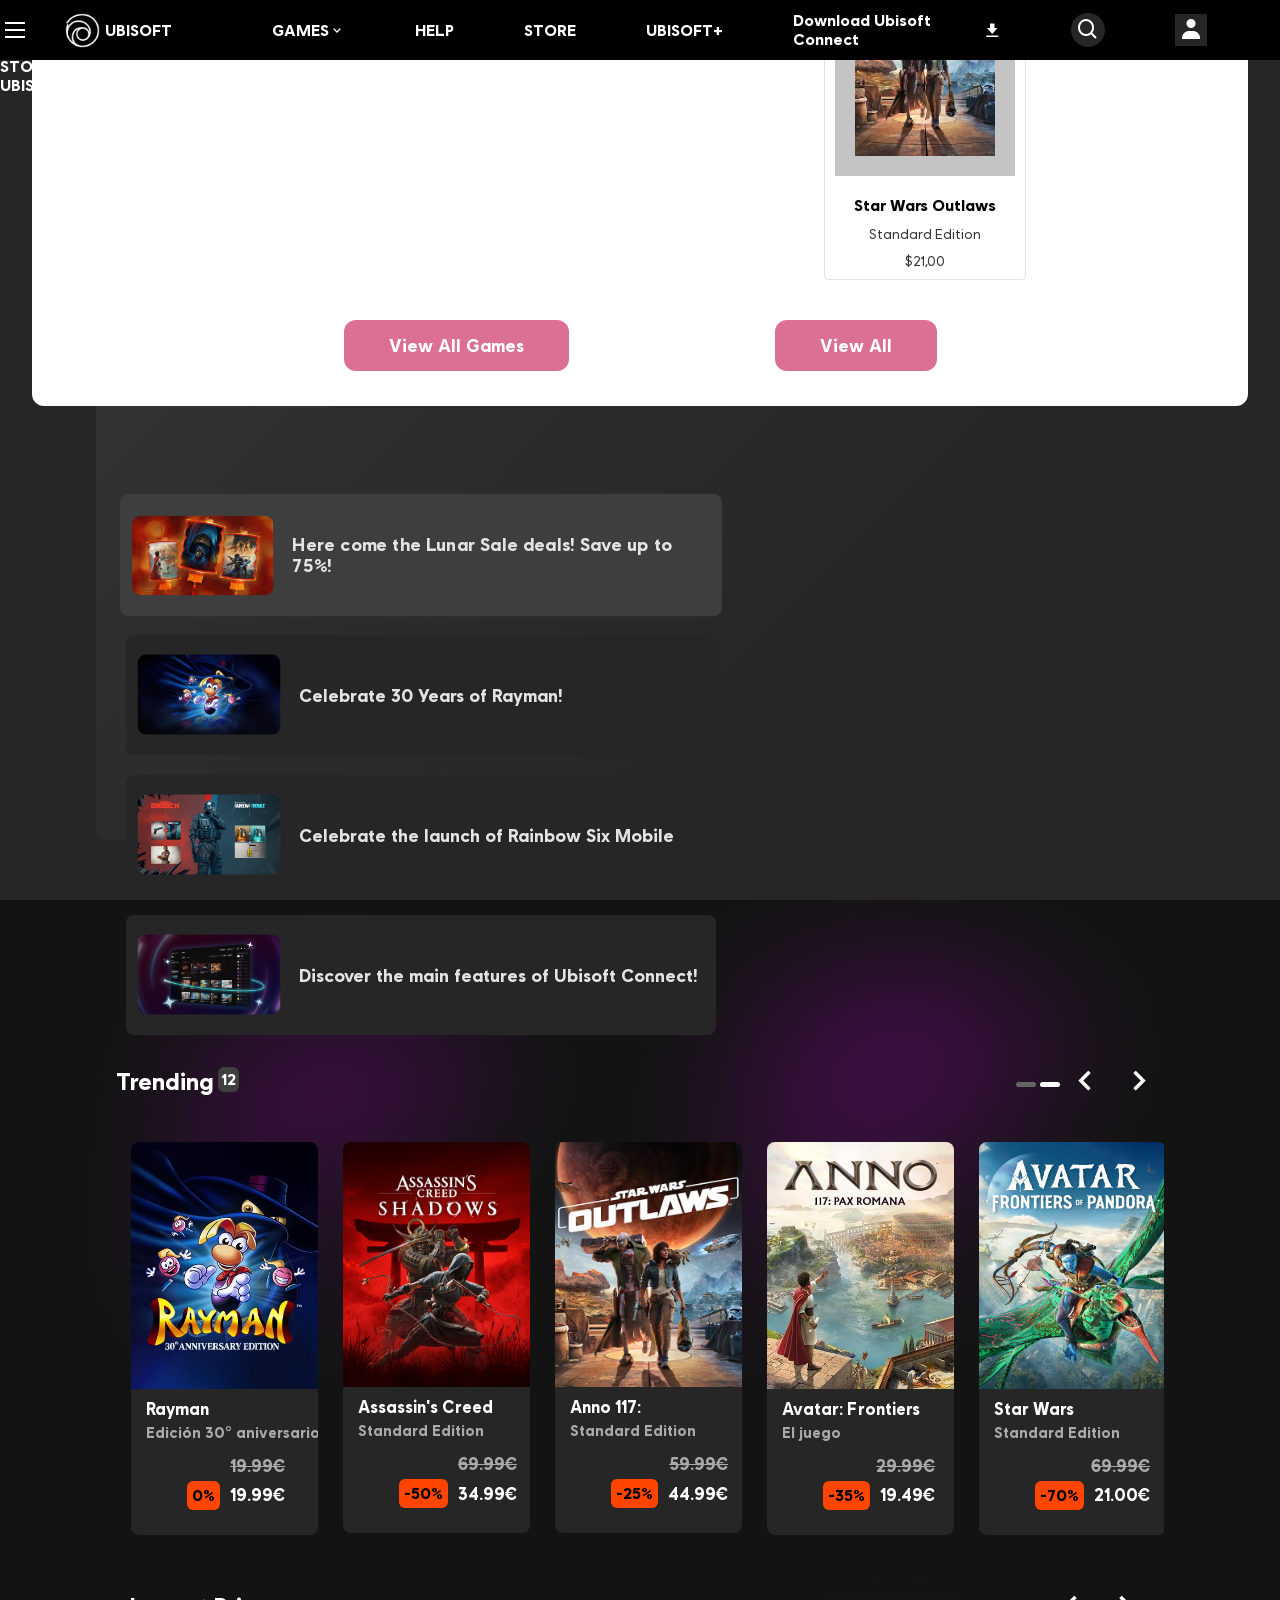
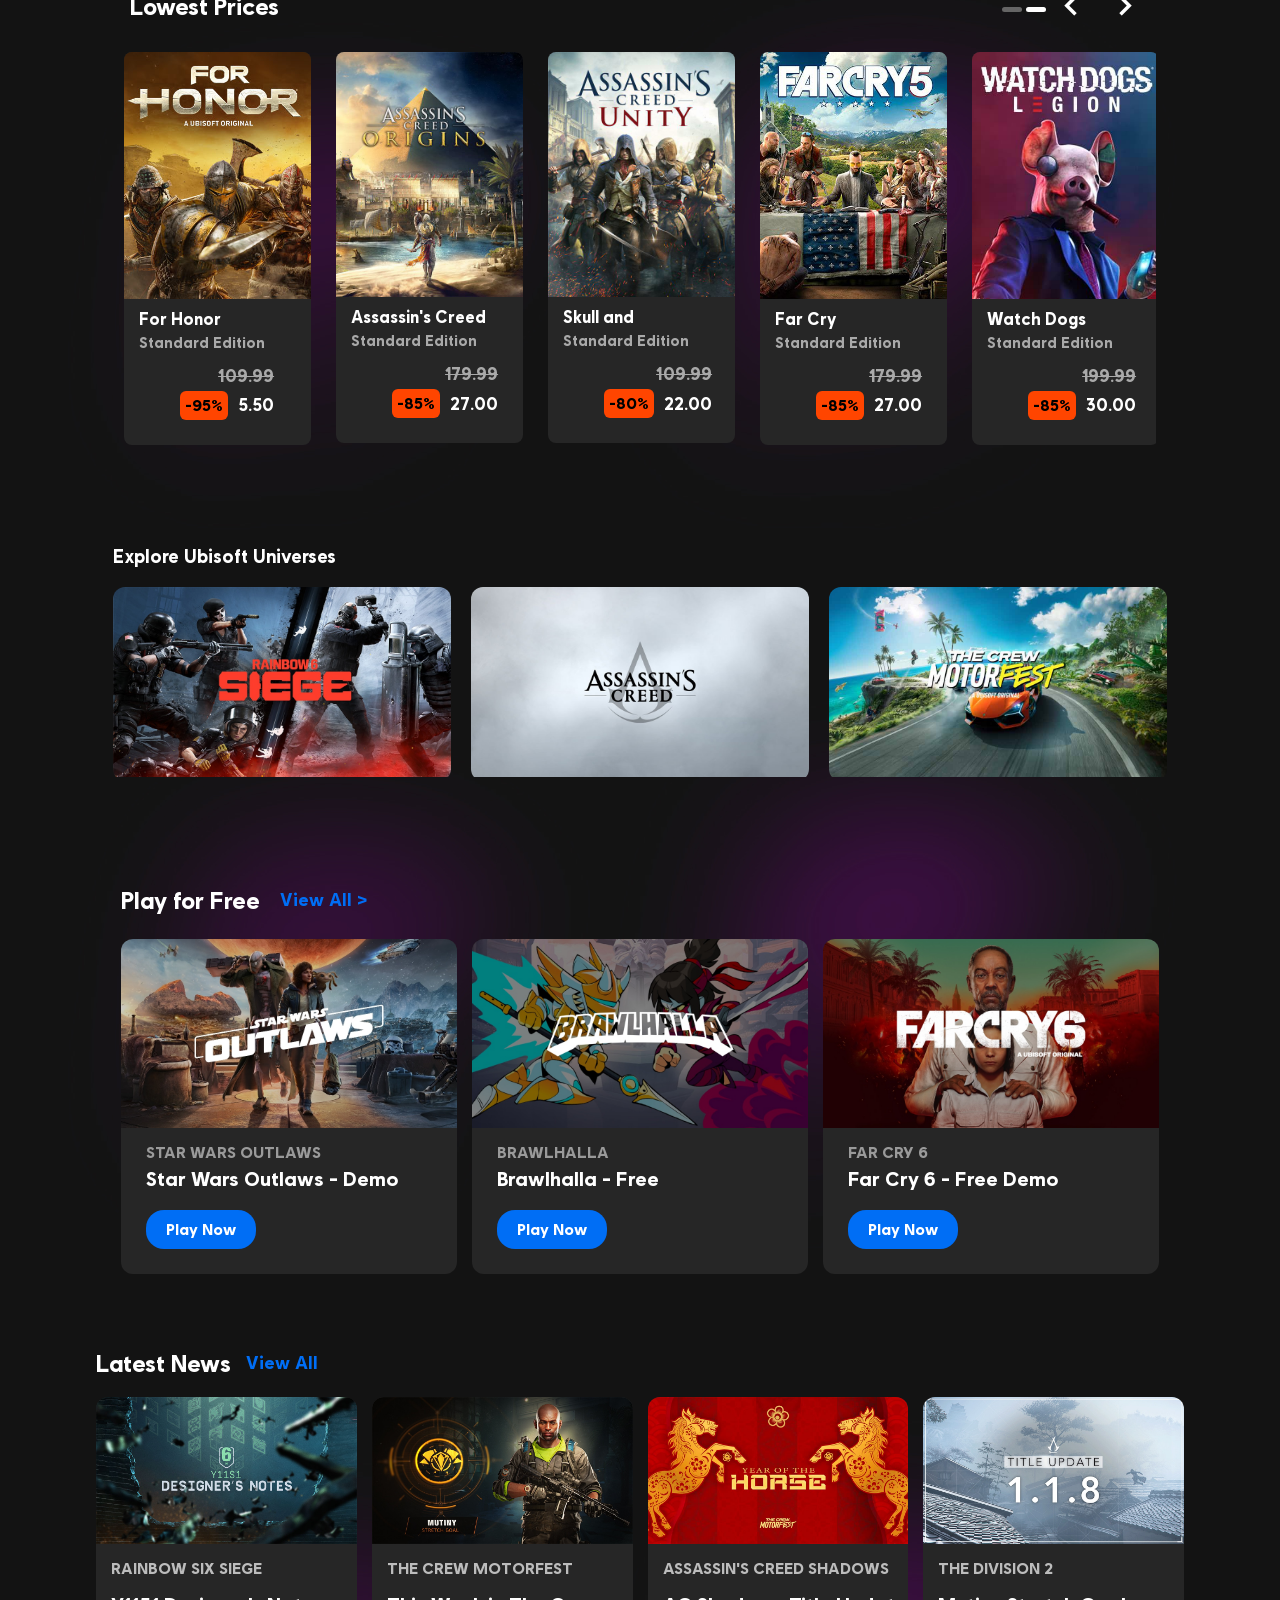
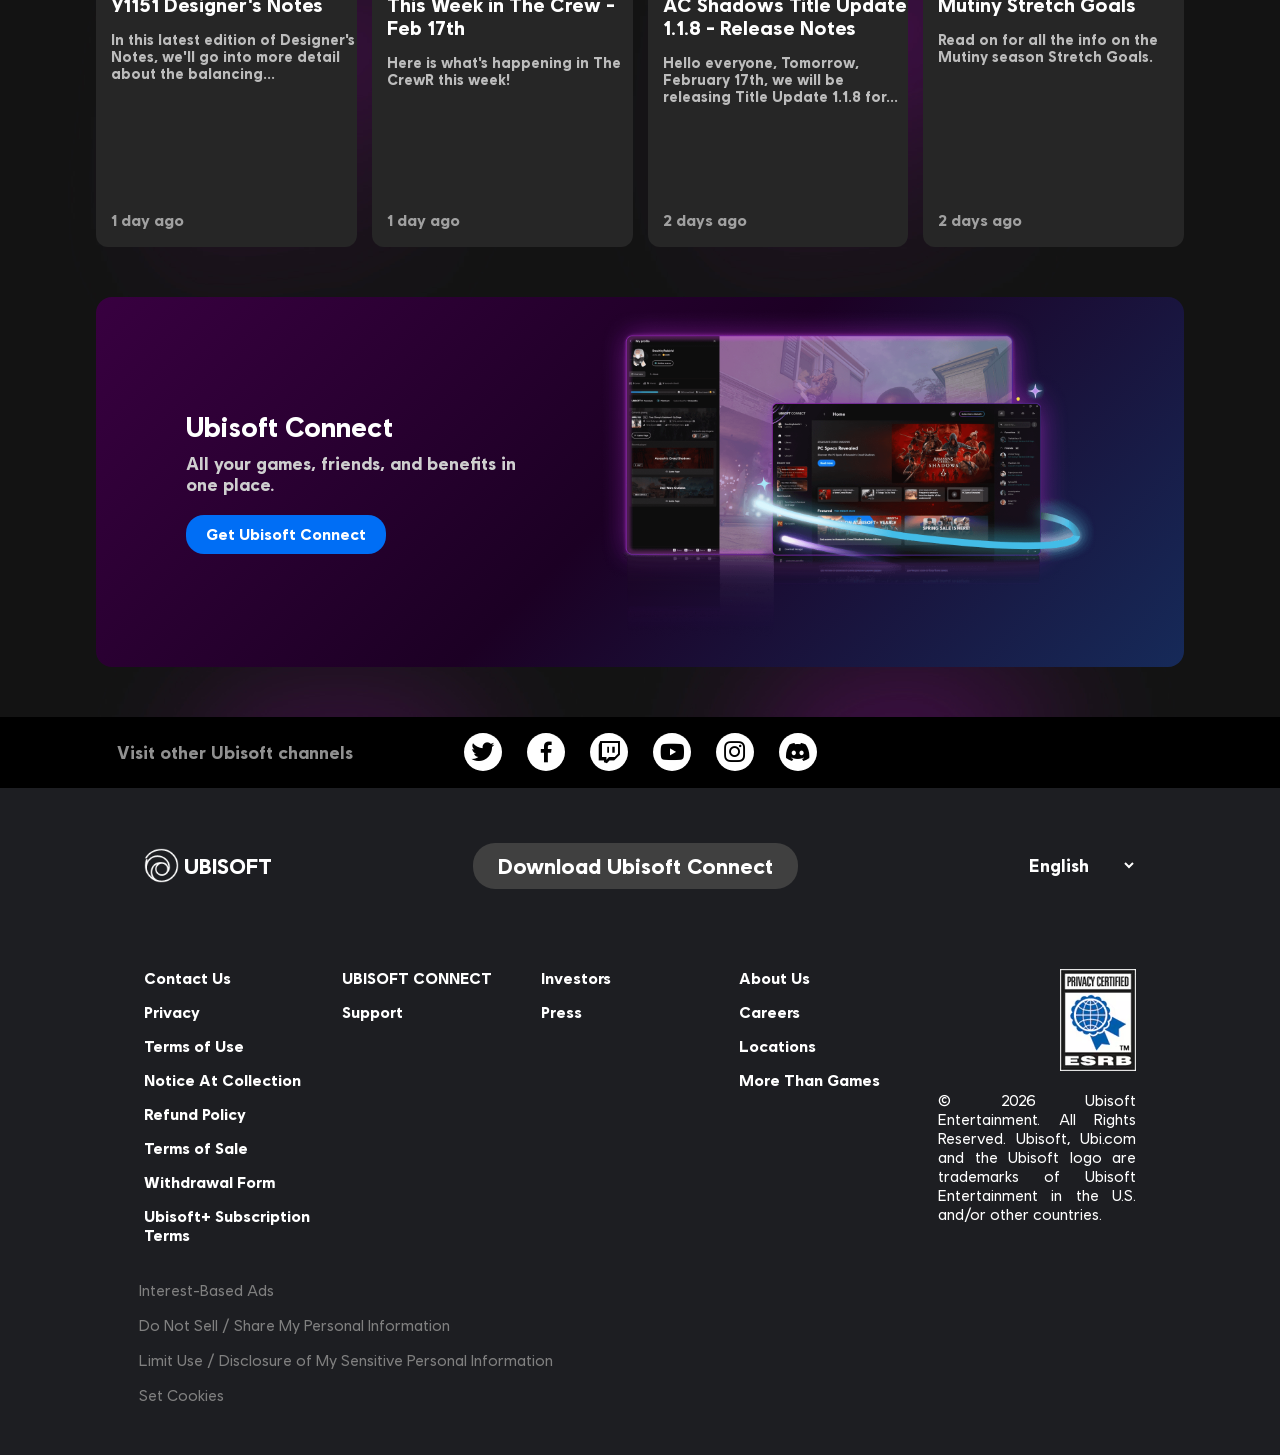
==== commit c78b4b72: "add hamberguer menu" ====
--- a/home.html
+++ b/home.html
@@ -14,6 +14,11 @@
     <header>
       <nav>
         <ul class="logo-and-category-in-header">
+          <li class="humburger-menu-icon">
+            <span></span>
+            <span></span>
+            <span></span>
+          </li>
           <li class="logo-box">
             <a href="home.html">
               <img
@@ -38,6 +43,27 @@
         </ul>
       </nav>
     </header>
+    <section class="hamburger-menu-section">
+      <ul>
+        <li class="open-modal-in-header-mobile-size">
+          <p>GAMES</p>
+          <div class="link-box">
+            <a href="">Browse By Category</a>
+            <a href="">Browse By Game</a>
+            <a href="">Ubisoft+</a>
+          </div>
+        </li>
+      </ul>
+      <ul>
+        <li><a href="">HELP</a></li>
+      </ul>
+      <ul>
+        <li><a href="">STORE</a></li>
+      </ul>
+      <ul>
+        <li><a href="">UBISOFT+</a></li>
+      </ul>
+    </section>
     <section class="open-modal-header-section">
       <div class="row-one-in-modal-section">
         <div class="div-one-in-row-one-in-modal-header">
--- a/css/compressed/main.min.css
+++ b/css/compressed/main.min.css
@@ -1 +1 @@
-*{padding:0;margin:0;list-style:none;box-sizing:border-box;text-decoration:none;font-family:"UbisoftFont-bold"}a{color:#fff}body{background-image:url(/assets/img/Untitled-1\ copy.jpg);background-size:100%;overflow-x:hidden}@font-face{font-family:"UbisoftFont-bold";src:url(/assets/fonts/Ubisoft\ Sans\ Bold.ttf)}@font-face{font-family:"UbisoftFont-regular";src:url(/assets/fonts/Ubisoft\ Sans\ Regular.ttf)}.hide-box{opacity:0 !important;visibility:hidden !important;z-index:-1;display:none !important}.select-box{background-color:#3e3e3e !important;color:#c1c1c1;transform:scale(1.02)}.back-color-span-for-slider{background-color:#656565 !important}.transform-for-modal-box{top:calc(0% + 60px) !important}.iconDeg{transform:rotate(180deg) !important}.transform-game-slider{transform:translateX(-51%)}.transform-game-slider-second{transform:translateX(-25%)}header{width:100%;height:fit-content;background-color:#000;position:absolute;top:0 !important;left:0 !important;z-index:2000}header nav{display:flex;align-items:center;justify-content:space-between;color:#fff}header nav ul{height:60px}header nav ul li{display:flex;align-items:center;justify-content:center;padding:15px 35px;height:100%;transition:all 220ms ease}header nav ul li i{transform:rotate(0);transition:all 220ms ease}header nav ul li:hover{background-color:#fff;color:#000}header nav ul li:first-child:hover{background-color:#000;color:#fff;cursor:pointer}header nav .logo-and-category-in-header{display:flex;align-items:center;justify-content:center;font-size:17px}header nav .logo-and-category-in-header .logo-box a{display:flex;align-items:center;justify-content:center;gap:5px;margin-right:30px}header nav .logo-and-category-in-header .logo-box a .logo{filter:invert(1);width:35px;height:auto}header nav .icon-in-header{display:flex;align-items:center;justify-content:center;gap:0px;margin-right:3%;font-size:18px}header nav .icon-in-header li:first-child:hover{cursor:pointer}header nav .icon-in-header li:hover{background-color:#000;color:#fff}header nav .icon-in-header li:hover i{cursor:pointer}header nav .icon-in-header .bxs-download{font-size:18px !important;background-color:none !important;padding:0 !important;margin-left:5px !important}header nav .icon-in-header .bx-search{font-size:24px;background-color:#262626;padding:5px;border-radius:50%}header nav .icon-in-header .bxs-user{font-size:24px;background-color:#262626;padding:4px}@media(max-width: 1920px){header nav ul li{font-size:16px !important}}.open-modal-header-section{background-color:#fff;width:95%;top:-100%;left:50%;transform:translateX(-50%);z-index:1000;position:absolute;display:flex;align-items:center;justify-content:center;flex-direction:column;padding:25px;border-radius:0 0 12px 12px;transition:all 380ms ease}.open-modal-header-section .row-one-in-modal-section{display:flex;align-items:start;justify-content:space-between;padding:0 40px 0 40px;width:100%}.open-modal-header-section .row-one-in-modal-section .div-one-in-row-one-in-modal-header{display:flex;align-items:start;justify-content:center;flex-direction:column;gap:50px}.open-modal-header-section .row-one-in-modal-section .div-one-in-row-one-in-modal-header ul{display:flex;align-items:start;justify-content:center;flex-direction:column;gap:20px}.open-modal-header-section .row-one-in-modal-section .div-one-in-row-one-in-modal-header ul li{font-size:16px;font-family:"UbisoftFont-regular"}.open-modal-header-section .row-one-in-modal-section .div-one-in-row-one-in-modal-header ul li h2{color:#000;padding-bottom:10px;padding-right:180px;border-bottom:1px solid #000;font-family:"UbisoftFont-bold" !important;font-size:16px;word-spacing:.1px}.open-modal-header-section .row-one-in-modal-section .div-one-in-row-one-in-modal-header ul li a{color:#000}.open-modal-header-section .row-one-in-modal-section .div-one-in-row-one-in-modal-header ul li a:hover{text-decoration:underline}.open-modal-header-section .row-one-in-modal-section .div-two-in-row-one-in-modal-header{display:flex;align-items:center;justify-content:center}.open-modal-header-section .row-one-in-modal-section .div-two-in-row-one-in-modal-header ul{display:flex;align-items:start;justify-content:center;flex-direction:column;gap:30px}.open-modal-header-section .row-one-in-modal-section .div-two-in-row-one-in-modal-header ul li{font-size:16px;font-family:"UbisoftFont-regular"}.open-modal-header-section .row-one-in-modal-section .div-two-in-row-one-in-modal-header ul li h2{color:#000;padding-bottom:10px;padding-right:180px;border-bottom:1px solid #000;font-family:"UbisoftFont-bold" !important;font-size:16px;word-spacing:.1px}.open-modal-header-section .row-one-in-modal-section .div-two-in-row-one-in-modal-header ul li a{color:#000}.open-modal-header-section .row-one-in-modal-section .div-two-in-row-one-in-modal-header ul li a:hover{text-decoration:underline}.open-modal-header-section .row-one-in-modal-section .div-three-in-row-one-in-modal-header{display:flex;align-items:center;justify-content:center}.open-modal-header-section .row-one-in-modal-section .div-three-in-row-one-in-modal-header ul{display:flex;align-items:start;justify-content:center;flex-direction:column;gap:15px}.open-modal-header-section .row-one-in-modal-section .div-three-in-row-one-in-modal-header ul li:nth-child(1) h2{color:#000;padding-bottom:10px;padding-right:180px;border-bottom:1px solid #000;font-family:"UbisoftFont-bold" !important;font-size:16px;word-spacing:.1px}.open-modal-header-section .row-one-in-modal-section .div-three-in-row-one-in-modal-header ul li .game-card-in-modal-boxs{display:flex;align-items:start;justify-content:center;gap:50px}.open-modal-header-section .row-one-in-modal-section .div-three-in-row-one-in-modal-header ul li .game-card-in-modal-boxs .game-card-in-modal{display:flex;align-items:start;justify-content:center;flex-direction:column;gap:10px;border-radius:4px;border:1px solid rgba(0,0,0,.11);padding:10px;transition:all 180ms ease}.open-modal-header-section .row-one-in-modal-section .div-three-in-row-one-in-modal-header ul li .game-card-in-modal-boxs .game-card-in-modal:hover{box-shadow:0 0 5px 2px rgba(0,0,0,.2)}.open-modal-header-section .row-one-in-modal-section .div-three-in-row-one-in-modal-header ul li .game-card-in-modal-boxs .game-card-in-modal img{background-color:#c4c4c4;padding:20px;width:280px;height:auto}.open-modal-header-section .row-one-in-modal-section .div-three-in-row-one-in-modal-header ul li .game-card-in-modal-boxs .game-card-in-modal h2{color:#000;font-size:16px;margin-top:10px}.open-modal-header-section .row-one-in-modal-section .div-three-in-row-one-in-modal-header ul li .game-card-in-modal-boxs .game-card-in-modal p{color:#373737;font-size:14px;font-family:"UbisoftFont-regular"}.open-modal-header-section .link-to-other-page{width:50%;margin-top:40px;margin-bottom:20px;display:flex;align-items:center;justify-content:space-between}.open-modal-header-section .link-to-other-page button{border:none;padding:15px 45px;font-size:18px;background-color:#db7093;border-radius:12px;transition:all 280ms ease;color:#fff;cursor:pointer}.open-modal-header-section .link-to-other-page button:hover{background-color:rgba(216,112,147,0);color:#000;border:1px solid #000}.sliders-section{width:100%;height:calc(100vh - 60px);background-repeat:no-repeat;background-size:100%}.sliders-section .top-boxs{width:65%;height:750px;background:linear-gradient(135deg, rgb(57, 57, 57), rgba(53, 53, 53, 0.5), rgba(48, 48, 48, 0.1), rgba(42, 42, 42, 0));padding:25px;border-radius:12px;top:10%;left:50%;transform:translateX(-50%);position:absolute}.sliders-section .top-boxs .top-slider-boxs{display:flex;align-items:center;justify-content:space-between;gap:25px}.sliders-section .top-boxs .top-slider-boxs div{display:flex;align-items:start;justify-content:center;gap:15px;flex-direction:column;opacity:1;visibility:visible;transition:all 220ms ease}.sliders-section .top-boxs .top-slider-boxs div h3{color:#bbb}.sliders-section .top-boxs .top-slider-boxs div h1{color:#ededed}.sliders-section .top-boxs .top-slider-boxs div p{color:#a0a0a0;font-size:18px}.sliders-section .top-boxs .top-slider-boxs div button{background-color:#006ef5;border:none;border-radius:20px;padding:10px 17px;font-size:17px;transition:all 180ms;cursor:pointer}.sliders-section .top-boxs .top-slider-boxs div button:hover{background-color:#0060d6}.sliders-section .top-boxs .top-slider-boxs div:nth-child(2){width:60%;overflow:hidden;border-radius:10px;height:fit-content}.sliders-section .top-boxs .top-slider-boxs div:nth-child(2) img{width:100%;height:100%}.sliders-section .top-boxs .change-slider-by-box{display:flex;align-items:center;justify-content:space-between;gap:20px;width:100%;padding:30px;position:absolute;top:75%;left:50%;transform:translateX(-50%)}.sliders-section .top-boxs .change-slider-by-box .change-box{background-color:#262626;padding:18px;display:flex;align-items:center;justify-content:center;gap:25px;border-radius:8px;transition:all 180ms ease;cursor:pointer}.sliders-section .top-boxs .change-slider-by-box .change-box img{width:200px;transform:scale(1.1);border-radius:8px;overflow:hidden}.sliders-section .top-boxs .change-slider-by-box .change-box p{font-size:18px;color:#e3e3e3}.sliders-section .top-boxs .change-slider-by-box .change-box:hover{background-color:#202020}@media(max-width: 1920px){.sliders-section .top-boxs{width:85%}.sliders-section .change-slider-by-box{top:58% !important;flex-wrap:wrap}.sliders-section .change-slider-by-box .change-box{width:590px;height:120px;justify-content:start !important}.sliders-section .change-slider-by-box .change-box img{width:130px !important}.sliders-section .change-slider-by-box .change-box p{font-size:16px}}.first-game-slider{width:65%;height:fit-content;padding:20px;display:flex;align-items:center;justify-content:center;gap:20px;flex-direction:column;position:absolute;top:75%;left:50%;transform:translateX(-50%)}.first-game-slider .title-in-first-game-slider-and-arrows{display:flex;align-items:center;justify-content:space-between;width:100%}.first-game-slider .title-in-first-game-slider-and-arrows .title-in-first-game-slider{font-size:24px;color:#fff;position:relative}.first-game-slider .title-in-first-game-slider-and-arrows .title-in-first-game-slider span{background-color:#404040;padding:3px;border-radius:6px;font-size:16px;position:absolute;left:105%;top:0%}.first-game-slider .title-in-first-game-slider-and-arrows .arrow-in-first-game-slider{display:flex;align-items:center;justify-content:space-between}.first-game-slider .title-in-first-game-slider-and-arrows .arrow-in-first-game-slider .spans-in-game-slider span{display:inline-block;width:20px;height:5px;border-radius:4px;background-color:#fff}.first-game-slider .title-in-first-game-slider-and-arrows .arrow-in-first-game-slider i{font-size:42px;padding:5px;color:#fff;cursor:pointer;transition:all 200ms ease}.first-game-slider .title-in-first-game-slider-and-arrows .arrow-in-first-game-slider i:hover{color:#c8c8c8}.first-game-slider .first-games-slider-root-section{display:flex;align-items:start;justify-content:flex-start;gap:25px;overflow-x:hidden;width:100%;padding:15px}.first-game-slider .first-games-slider-root-section .first-games-slider-root{display:flex;align-items:start;justify-content:flex-start;gap:25px;transition:all 340ms ease}.first-game-slider .first-games-slider-root-section .first-games-slider-root .game-card{flex-shrink:0;width:243px;height:fit-content;padding-bottom:25px;display:flex;align-items:start;justify-content:start;position:relative;flex-direction:column;border-radius:8px;background-color:#262626;overflow:hidden;transition:all 280ms ease;text-wrap:nowrap;text-overflow:hidden}.first-game-slider .first-games-slider-root-section .first-games-slider-root .game-card img{width:243px;height:auto;transition:all 280ms ease}.first-game-slider .first-games-slider-root-section .first-games-slider-root .game-card .game-name{font-size:18px;margin-left:15px;margin-top:10px;color:#fff}.first-game-slider .first-games-slider-root-section .first-games-slider-root .game-card .game-description{font-size:16px;margin-left:15px;margin-top:5px;color:#a9a9a9}.first-game-slider .first-games-slider-root-section .first-games-slider-root .game-card .original-price{font-size:17px;margin-left:72%;margin-top:15px;color:#a9a9a9;text-decoration:line-through}.first-game-slider .first-games-slider-root-section .first-games-slider-root .game-card .all-price{display:flex;align-items:end;justify-content:center;flex-direction:column;margin-left:40%}.first-game-slider .first-games-slider-root-section .first-games-slider-root .game-card .all-price .discount-and-price{display:flex;align-items:center;justify-content:flex-end;width:100%;gap:10px;margin-top:5px}.first-game-slider .first-games-slider-root-section .first-games-slider-root .game-card .all-price .discount-and-price .price{font-size:17px;color:#fff}.first-game-slider .first-games-slider-root-section .first-games-slider-root .game-card .all-price .discount-and-price .discount{background-color:#ff4500;padding:5px;border-radius:6px}.first-game-slider .first-games-slider-root-section .first-games-slider-root .game-card:hover img{transform:scale(1.04)}.first-game-slider .first-games-slider-root-section .first-games-slider-root .game-card:hover{background-color:#290f00;cursor:pointer}@media(max-width: 1920px){.first-game-slider{width:85%;top:95%}.first-games-slider-root-section .first-games-slider-root .game-card{width:187px !important}.first-games-slider-root-section .first-games-slider-root .game-card img{width:187px !important;height:auto;transition:all 280ms ease}.first-games-slider-root-section .first-games-slider-root .game-card .game-name{font-size:17px !important}.first-games-slider-root-section .first-games-slider-root .game-card .game-description{font-size:15px !important}.first-games-slider-root-section .first-games-slider-root .game-card .all-price{margin-left:30% !important}}.second-game-slider{width:100%;margin:150px auto 50px auto;height:fit-content;padding:20px;display:flex;align-items:center;justify-content:center;gap:20px;flex-direction:column;background-repeat:no-repeat}.second-game-slider .title-in-second-game-slider-and-arrows{display:flex;align-items:center;justify-content:space-between;width:65%}.second-game-slider .title-in-second-game-slider-and-arrows .title-in-second-game-slider{font-size:24px;color:#fff;position:relative}.second-game-slider .title-in-second-game-slider-and-arrows .arrow-in-second-game-slider{display:flex;align-items:center;justify-content:space-between}.second-game-slider .title-in-second-game-slider-and-arrows .arrow-in-second-game-slider .spans-in-game-slider span{display:inline-block;width:20px;height:5px;border-radius:4px;background-color:#fff}.second-game-slider .title-in-second-game-slider-and-arrows .arrow-in-second-game-slider i{font-size:42px;padding:5px;color:#fff;cursor:pointer;transition:all 200ms ease}.second-game-slider .title-in-second-game-slider-and-arrows .arrow-in-second-game-slider i:hover{color:#c8c8c8}.second-game-slider .second-games-slider-root-section{display:flex;align-items:start;justify-content:flex-start;gap:25px;overflow-x:hidden;width:65%;padding:15px}.second-game-slider .second-games-slider-root-section .second-games-slider-root{display:flex;align-items:start;justify-content:flex-start;gap:25px;transition:all 340ms ease}.second-game-slider .second-games-slider-root-section .second-games-slider-root .second-game-card{flex-shrink:0;width:243px;height:fit-content;padding-bottom:25px;display:flex;align-items:start;justify-content:center;position:relative;flex-direction:column;border-radius:8px;background-color:#262626;overflow:hidden;transition:all 280ms ease;text-wrap:nowrap;text-overflow:hidden}.second-game-slider .second-games-slider-root-section .second-games-slider-root .second-game-card img{width:100%;height:auto;transition:all 280ms ease}.second-game-slider .second-games-slider-root-section .second-games-slider-root .second-game-card .game-name{font-size:20px;margin-left:15px;margin-top:10px;color:#fff}.second-game-slider .second-games-slider-root-section .second-games-slider-root .second-game-card .game-description{font-size:17px;margin-left:15px;margin-top:5px;color:#a9a9a9}.second-game-slider .second-games-slider-root-section .second-games-slider-root .second-game-card .original-price{font-size:17px;margin-left:72%;margin-top:15px;color:#a9a9a9;text-decoration:line-through}.second-game-slider .second-games-slider-root-section .second-games-slider-root .second-game-card .all-price{display:flex;align-items:end;justify-content:center;flex-direction:column;margin-left:40%}.second-game-slider .second-games-slider-root-section .second-games-slider-root .second-game-card .all-price .discount-and-price{display:flex;align-items:center;justify-content:flex-end;width:100%;gap:10px;margin-top:5px}.second-game-slider .second-games-slider-root-section .second-games-slider-root .second-game-card .all-price .discount-and-price .price{font-size:17px;color:#fff}.second-game-slider .second-games-slider-root-section .second-games-slider-root .second-game-card .all-price .discount-and-price .discount{background-color:#ff4500;padding:5px;border-radius:6px}.second-game-slider .second-games-slider-root-section .second-games-slider-root .second-game-card:hover img{transform:scale(1.04)}.second-game-slider .second-games-slider-root-section .second-games-slider-root .second-game-card:hover{background-color:#290f00;cursor:pointer}@media(max-width: 1920px){.second-game-slider{margin-top:280px !important;width:100% !important}.second-game-slider .title-in-second-game-slider-and-arrows{width:85%}.second-game-slider .second-games-slider-root-section{width:86% !important;padding:0 !important}.second-game-slider .second-games-slider-root-section .second-games-slider-root .second-game-card{width:187px !important}.second-game-slider .second-games-slider-root-section .second-games-slider-root .second-game-card img{width:187px !important;height:auto;transition:all 280ms ease}.second-game-slider .second-games-slider-root-section .second-games-slider-root .second-game-card .game-name{font-size:17px !important}.second-game-slider .second-games-slider-root-section .second-games-slider-root .second-game-card .game-description{font-size:15px !important}.second-game-slider .second-games-slider-root-section .second-games-slider-root .second-game-card .all-price{margin-left:30% !important}}.game-banner{display:flex;align-items:start;justify-content:center;flex-direction:column;gap:20px;width:65%}.game-banner .game-banner-title{color:#fff}.game-banner .game-banner-img-box{display:flex;align-items:start;justify-content:center;gap:40px;width:100%}.game-banner .game-banner-img-box .rainbow:hover h3{top:87%}.game-banner .game-banner-img-box .rainbow:hover img{transform:scale(1.1)}.game-banner .game-banner-img-box .assassin:hover h3{top:87%}.game-banner .game-banner-img-box .assassin:hover img{transform:scale(1.1)}.game-banner .game-banner-img-box .the-crew:hover h3{top:87%}.game-banner .game-banner-img-box .the-crew:hover img{transform:scale(1.1)}.game-banner .game-banner-img-box div{width:600px;border-radius:12px;overflow:hidden;position:relative}.game-banner .game-banner-img-box div img{width:100%;transition:all 280ms ease}.game-banner .game-banner-img-box div h3{position:absolute;top:100%;left:5%;color:#fff;transition:all 280ms ease;backdrop-filter:blur(8px);padding:5px 7px;border-radius:8px}@media(max-width: 1920px){.game-banner{width:85%}.game-banner .game-banner-img-box{gap:20px}.game-banner .game-banner-img-box img{width:100%}.game-banner .game-banner-img-box .rainbow:hover h3{top:83%}.game-banner .game-banner-img-box .assassin:hover h3{top:83%}.game-banner .game-banner-img-box .the-crew:hover h3{top:83%}}.news-section{width:65%;display:flex;justify-content:center;align-items:start;flex-direction:column;gap:20px;margin:25px auto}.news-section .news-title{display:flex;align-items:center;justify-content:start;width:100%;gap:15px}.news-section .news-title h1{color:#fff}.news-section .news-title a{color:#006ef5;font-size:18px;cursor:pointer}.news-section .news-box{display:flex;justify-content:center;align-items:start;gap:25px;width:100%}.news-section .news-box .news-card{display:flex;align-items:start;justify-content:start;flex-direction:column;position:relative;overflow:hidden;border-radius:12px;gap:15px;background-color:#262626;height:450px;transition:all 200ms ease;cursor:pointer}.news-section .news-box .news-card img{width:100%;transition:all 200ms ease}.news-section .news-box .news-card .name-game-news{color:#bcbcbc;font-size:16px;margin-left:15px}.news-section .news-box .news-card h1{color:#fff;font-size:22px;margin-left:15px}.news-section .news-box .news-card h3{color:#bcbcbc;font-size:16px;margin-left:15px}.news-section .news-box .news-card .date-in-news-box{position:absolute;top:92%;left:15px;color:#a0a0a0;font-size:16px}.news-section .news-box .news-card:hover{background-color:#2c2c2c}.news-section .news-box .news-card:hover img{transform:scale(1.04)}@media(max-width: 1920px){.news-section{width:85% !important}.news-box{gap:15px !important}.news-box .news-card h1{font-size:20px !important}.news-box .news-card h3{font-size:15px !important}}.game-information{width:65%;display:flex;align-items:center;justify-content:center;margin:50px auto;flex-direction:column;gap:25px;padding:25px}.game-information .game-information-title{display:flex;justify-content:start;align-items:center;width:100%;gap:20px}.game-information .game-information-title h1{color:#fff}.game-information .game-information-title a{color:#006ef5;font-size:18px;cursor:pointer}.game-information .game-information-box{display:flex;align-items:center;justify-content:center;gap:25px;width:100%}.game-information .game-information-box .game-information-card{display:flex;align-items:start;justify-content:center;flex-direction:column;color:#fff;background-color:#262626;border-radius:12px;overflow:hidden;padding-bottom:25px}.game-information .game-information-box .game-information-card img{width:100%}.game-information .game-information-box .game-information-card h1{margin-left:25px;margin-bottom:20px;font-size:20px}.game-information .game-information-box .game-information-card h2{margin-left:25px;font-size:16px;margin-bottom:5px;margin-top:15px;color:#9a9a9a}.game-information .game-information-box .game-information-card button{margin-left:25px;background-color:#006ef5;border:none;padding:10px 20px;border-radius:18px;font-size:16px;color:#fff;cursor:pointer;transition:all 180ms ease}.game-information .game-information-box .game-information-card button:hover{background-color:#0059c6}@media(max-width: 1920px){.game-information{width:85% !important}.game-information .game-information-box{gap:15px}}.ubisoft-connect{display:flex;align-items:center;justify-content:center;border-radius:16px;background:linear-gradient(135deg, rgb(56, 0, 64) 0%, rgb(28, 0, 36) 50%, rgb(22, 42, 89) 100%);width:65%;margin:50px auto}.ubisoft-connect .connect-text{display:flex;align-items:start;justify-content:center;flex-direction:column;width:100%;margin-left:90px;gap:10px}.ubisoft-connect .connect-text h1{color:#fff;font-size:28px}.ubisoft-connect .connect-text p{color:#cfcfcf;font-size:18px}.ubisoft-connect .connect-text button{background-color:#006ef5;margin-top:10px;border:none;padding:10px 20px;border-radius:18px;font-size:16px;color:#fff;cursor:pointer;transition:all 180ms ease}.ubisoft-connect .connect-text button:hover{background-color:#0059c6}.ubisoft-connect .connect-img{width:100%}.ubisoft-connect .connect-img img{width:650px}@media(max-width: 1920px){.ubisoft-connect{width:85%}}.social-box{width:100%;background-color:#000;display:flex;align-items:center;justify-content:center;padding:25px;position:relative}.social-box .text-in-social-box{width:65%}.social-box .text-in-social-box p{font-size:18px;color:#909090}.social-box .icon-social{width:100%;display:flex;align-items:center;justify-content:center;gap:25px;left:50%;transform:translateX(-50%);position:absolute}.social-box .icon-social a i{font-size:28px;color:#000;background-color:#fff;padding:5px;border-radius:50%}@media(max-width: 1920px){.text-in-social-box{width:85% !important}}footer{width:100%;background-color:#1d1e22;height:fit-content;padding:50px;display:flex;align-items:center;justify-content:center;flex-direction:column;gap:20px}footer .row-one-in-footer{width:65%;display:flex;align-items:center;justify-content:space-between;padding:5px}footer .row-one-in-footer .logo-in-row-one-footer a{font-size:22px;font-weight:bold;color:#fff;text-decoration:none;display:flex;align-items:center;justify-content:center;gap:5px}footer .row-one-in-footer .logo-in-row-one-footer a img{filter:invert(1);width:35px;height:auto}footer .row-one-in-footer button{padding:10px 25px;background-color:rgba(0,0,0,0);color:#fff;background-color:#404040;border-radius:22px;border:none;font-size:22px;cursor:pointer;transition:all 300ms ease}footer .row-one-in-footer button:hover{border:1px solid #fff;background-color:rgba(0,0,0,0)}footer .row-one-in-footer select{padding:10px 25px;font-size:18px;background-color:hsla(0,0%,100%,0);color:#fff;border:none;cursor:pointer}footer .row-one-in-footer select option{background-color:#1d1e22}footer .row-two-in-footer{margin-top:50px;width:65%;display:flex;align-items:start;justify-content:space-between;padding:5px}footer .row-two-in-footer ul{width:100%;display:flex;align-items:start;justify-content:center;flex-direction:column;gap:15px}footer .row-two-in-footer ul li a:hover{text-decoration:underline}footer .row-two-in-footer ul:last-child{align-items:end}footer .row-two-in-footer ul:last-child p{color:#fff;font-size:16px;text-align:justify;font-family:"UbisoftFont-regular"}footer .row-three-in-footer{margin-top:10px;width:65%;display:flex;align-items:start;justify-content:start;gap:40px}footer .row-three-in-footer ul{width:100%;display:flex;align-items:start;justify-content:center;flex-direction:column;gap:15px}footer .row-three-in-footer ul li a{color:gray;font-size:16px;font-family:"UbisoftFont-regular"}footer .row-three-in-footer ul li a:hover{text-decoration:underline}@media(max-width: 1920px){.row-one-in-footer{width:85% !important}.row-two-in-footer{width:85% !important}.row-three-in-footer{width:85% !important}}/*# sourceMappingURL=main.min.css.map */+*{padding:0;margin:0;list-style:none;box-sizing:border-box;text-decoration:none;font-family:"UbisoftFont-bold"}a{color:#fff}body{background-image:url(/assets/img/Untitled-1\ copy.jpg);background-size:100%;overflow-x:hidden}@font-face{font-family:"UbisoftFont-bold";src:url(/assets/fonts/Ubisoft\ Sans\ Bold.ttf)}@font-face{font-family:"UbisoftFont-regular";src:url(/assets/fonts/Ubisoft\ Sans\ Regular.ttf)}.hide-box{opacity:0 !important;visibility:hidden !important;z-index:-1;display:none !important}.select-box{background-color:#3e3e3e !important;color:#c1c1c1;transform:scale(1.02)}.back-color-span-for-slider{background-color:#656565 !important}.transform-for-modal-box{top:calc(0% + 60px) !important}.iconDeg{transform:rotate(180deg) !important}.transform-game-slider{transform:translateX(-51%)}.transform-game-slider-second{transform:translateX(-25%)}header{width:100%;height:fit-content;background-color:#000;position:absolute;top:0 !important;left:0 !important;z-index:2000}header nav{display:flex;align-items:center;justify-content:space-between;color:#fff}header nav ul{height:60px}header nav ul li{display:flex;align-items:center;justify-content:center;padding:15px 35px;height:100%;transition:all 220ms ease}header nav ul li i{transform:rotate(0);transition:all 220ms ease}header nav ul li:hover{background-color:#fff;color:#000}header nav ul li:first-child:hover{background-color:#000;color:#fff;cursor:pointer}header nav .logo-and-category-in-header{display:flex;align-items:center;justify-content:center;font-size:17px}header nav .logo-and-category-in-header .logo-box a{display:flex;align-items:center;justify-content:center;gap:5px;margin-right:30px}header nav .logo-and-category-in-header .logo-box a .logo{filter:invert(1);width:35px;height:auto}header nav .icon-in-header{display:flex;align-items:center;justify-content:center;gap:0px;margin-right:3%;font-size:18px}header nav .icon-in-header li:first-child:hover{cursor:pointer}header nav .icon-in-header li:hover{background-color:#000;color:#fff}header nav .icon-in-header li:hover i{cursor:pointer}header nav .icon-in-header .bxs-download{font-size:18px !important;background-color:none !important;padding:0 !important;margin-left:5px !important}header nav .icon-in-header .bx-search{font-size:24px;background-color:#262626;padding:5px;border-radius:50%}header nav .icon-in-header .bxs-user{font-size:24px;background-color:#262626;padding:4px}@media(max-width: 1920px){header nav ul li{font-size:16px !important}}.humburger-menu-icon{display:flex;align-items:center;justify-content:center;flex-direction:column;gap:5px;padding:5px}.humburger-menu-icon span{width:20px;height:2px;background-color:#fff}.hamburger-menu-section{width:100%;height:100%;background-color:#262626;position:absolute;top:0;left:0}@media(max-width: 768px){.open-modal-header-section{display:none !important}}.open-modal-header-section{background-color:#fff;width:95%;top:-100%;left:50%;transform:translateX(-50%);z-index:1000;position:absolute;display:flex;align-items:center;justify-content:center;flex-direction:column;padding:25px;border-radius:0 0 12px 12px;transition:all 380ms ease}.open-modal-header-section .row-one-in-modal-section{display:flex;align-items:start;justify-content:space-between;padding:0 40px 0 40px;width:100%}.open-modal-header-section .row-one-in-modal-section .div-one-in-row-one-in-modal-header{display:flex;align-items:start;justify-content:center;flex-direction:column;gap:50px}.open-modal-header-section .row-one-in-modal-section .div-one-in-row-one-in-modal-header ul{display:flex;align-items:start;justify-content:center;flex-direction:column;gap:20px}.open-modal-header-section .row-one-in-modal-section .div-one-in-row-one-in-modal-header ul li{font-size:16px;font-family:"UbisoftFont-regular"}.open-modal-header-section .row-one-in-modal-section .div-one-in-row-one-in-modal-header ul li h2{color:#000;padding-bottom:10px;padding-right:180px;border-bottom:1px solid #000;font-family:"UbisoftFont-bold" !important;font-size:16px;word-spacing:.1px}.open-modal-header-section .row-one-in-modal-section .div-one-in-row-one-in-modal-header ul li a{color:#000}.open-modal-header-section .row-one-in-modal-section .div-one-in-row-one-in-modal-header ul li a:hover{text-decoration:underline}.open-modal-header-section .row-one-in-modal-section .div-two-in-row-one-in-modal-header{display:flex;align-items:center;justify-content:center}.open-modal-header-section .row-one-in-modal-section .div-two-in-row-one-in-modal-header ul{display:flex;align-items:start;justify-content:center;flex-direction:column;gap:30px}.open-modal-header-section .row-one-in-modal-section .div-two-in-row-one-in-modal-header ul li{font-size:16px;font-family:"UbisoftFont-regular"}.open-modal-header-section .row-one-in-modal-section .div-two-in-row-one-in-modal-header ul li h2{color:#000;padding-bottom:10px;padding-right:180px;border-bottom:1px solid #000;font-family:"UbisoftFont-bold" !important;font-size:16px;word-spacing:.1px}.open-modal-header-section .row-one-in-modal-section .div-two-in-row-one-in-modal-header ul li a{color:#000}.open-modal-header-section .row-one-in-modal-section .div-two-in-row-one-in-modal-header ul li a:hover{text-decoration:underline}.open-modal-header-section .row-one-in-modal-section .div-three-in-row-one-in-modal-header{display:flex;align-items:center;justify-content:center}.open-modal-header-section .row-one-in-modal-section .div-three-in-row-one-in-modal-header ul{display:flex;align-items:start;justify-content:center;flex-direction:column;gap:15px}.open-modal-header-section .row-one-in-modal-section .div-three-in-row-one-in-modal-header ul li:nth-child(1) h2{color:#000;padding-bottom:10px;padding-right:180px;border-bottom:1px solid #000;font-family:"UbisoftFont-bold" !important;font-size:16px;word-spacing:.1px}.open-modal-header-section .row-one-in-modal-section .div-three-in-row-one-in-modal-header ul li .game-card-in-modal-boxs{display:flex;align-items:start;justify-content:center;gap:50px}.open-modal-header-section .row-one-in-modal-section .div-three-in-row-one-in-modal-header ul li .game-card-in-modal-boxs .game-card-in-modal{display:flex;align-items:start;justify-content:center;flex-direction:column;gap:10px;border-radius:4px;border:1px solid rgba(0,0,0,.11);padding:10px;transition:all 180ms ease}.open-modal-header-section .row-one-in-modal-section .div-three-in-row-one-in-modal-header ul li .game-card-in-modal-boxs .game-card-in-modal:hover{box-shadow:0 0 5px 2px rgba(0,0,0,.2)}.open-modal-header-section .row-one-in-modal-section .div-three-in-row-one-in-modal-header ul li .game-card-in-modal-boxs .game-card-in-modal img{background-color:#c4c4c4;padding:20px;width:280px;height:auto}.open-modal-header-section .row-one-in-modal-section .div-three-in-row-one-in-modal-header ul li .game-card-in-modal-boxs .game-card-in-modal h2{color:#000;font-size:16px;margin-top:10px}.open-modal-header-section .row-one-in-modal-section .div-three-in-row-one-in-modal-header ul li .game-card-in-modal-boxs .game-card-in-modal p{color:#373737;font-size:14px;font-family:"UbisoftFont-regular"}.open-modal-header-section .link-to-other-page{width:50%;margin-top:40px;margin-bottom:20px;display:flex;align-items:center;justify-content:space-between}.open-modal-header-section .link-to-other-page button{border:none;padding:15px 45px;font-size:18px;background-color:#db7093;border-radius:12px;transition:all 280ms ease;color:#fff;cursor:pointer}.open-modal-header-section .link-to-other-page button:hover{background-color:rgba(216,112,147,0);color:#000;border:1px solid #000}@media(max-width: 1920px){.open-modal-header-section{padding:15px !important}.open-modal-header-section .row-one-in-modal-section{text-wrap:nowrap;padding:0 30px 0 30px;gap:45px}.open-modal-header-section .row-one-in-modal-section .div-one-in-row-one-in-modal-header h2{font-size:15px !important;padding-right:200px !important}.open-modal-header-section .row-one-in-modal-section .div-one-in-row-one-in-modal-header a{font-size:14px !important}.div-three-in-row-one-in-modal-header{top:-150% !important}.div-three-in-row-one-in-modal-header .game-card-in-modal-boxs{justify-content:start !important;flex-wrap:wrap}.div-three-in-row-one-in-modal-header .game-card-in-modal-boxs .game-card-in-modal{align-items:center !important}.div-three-in-row-one-in-modal-header .game-card-in-modal-boxs .game-card-in-modal img{width:180px !important}}.sliders-section{width:100%;height:calc(100vh - 60px);background-repeat:no-repeat;background-size:100%}.sliders-section .top-boxs{width:65%;height:750px;background:linear-gradient(135deg, rgb(57, 57, 57), rgba(53, 53, 53, 0.5), rgba(48, 48, 48, 0.1), rgba(42, 42, 42, 0));padding:25px;border-radius:12px;top:10%;left:50%;transform:translateX(-50%);position:absolute}.sliders-section .top-boxs .top-slider-boxs{display:flex;align-items:center;justify-content:space-between;gap:25px}.sliders-section .top-boxs .top-slider-boxs div{display:flex;align-items:start;justify-content:center;gap:15px;flex-direction:column;opacity:1;visibility:visible;transition:all 220ms ease}.sliders-section .top-boxs .top-slider-boxs div h3{color:#bbb}.sliders-section .top-boxs .top-slider-boxs div h1{color:#ededed}.sliders-section .top-boxs .top-slider-boxs div p{color:#a0a0a0;font-size:18px}.sliders-section .top-boxs .top-slider-boxs div button{background-color:#006ef5;border:none;border-radius:20px;padding:10px 17px;font-size:17px;transition:all 180ms;cursor:pointer}.sliders-section .top-boxs .top-slider-boxs div button:hover{background-color:#0060d6}.sliders-section .top-boxs .top-slider-boxs div:nth-child(2){width:60%;overflow:hidden;border-radius:10px;height:fit-content}.sliders-section .top-boxs .top-slider-boxs div:nth-child(2) img{width:100%;height:100%}.sliders-section .top-boxs .change-slider-by-box{display:flex;align-items:center;justify-content:space-between;gap:20px;width:100%;padding:30px;position:absolute;top:75%;left:50%;transform:translateX(-50%)}.sliders-section .top-boxs .change-slider-by-box .change-box{background-color:#262626;padding:18px;display:flex;align-items:center;justify-content:center;gap:25px;border-radius:8px;transition:all 180ms ease;cursor:pointer}.sliders-section .top-boxs .change-slider-by-box .change-box img{width:200px;transform:scale(1.1);border-radius:8px;overflow:hidden}.sliders-section .top-boxs .change-slider-by-box .change-box p{font-size:18px;color:#e3e3e3}.sliders-section .top-boxs .change-slider-by-box .change-box:hover{background-color:#202020}@media(max-width: 1920px){.sliders-section .top-boxs{width:85%}.sliders-section .change-slider-by-box{top:50% !important;flex-wrap:wrap}.sliders-section .change-slider-by-box .change-box{width:590px;height:120px;justify-content:start !important}.sliders-section .change-slider-by-box .change-box img{width:130px !important}.sliders-section .change-slider-by-box .change-box p{font-size:16px}}.first-game-slider{width:65%;height:fit-content;padding:20px;display:flex;align-items:center;justify-content:center;gap:20px;flex-direction:column;position:absolute;top:75%;left:50%;transform:translateX(-50%)}.first-game-slider .title-in-first-game-slider-and-arrows{display:flex;align-items:center;justify-content:space-between;width:100%}.first-game-slider .title-in-first-game-slider-and-arrows .title-in-first-game-slider{font-size:24px;color:#fff;position:relative}.first-game-slider .title-in-first-game-slider-and-arrows .title-in-first-game-slider span{background-color:#404040;padding:3px;border-radius:6px;font-size:16px;position:absolute;left:105%;top:0%}.first-game-slider .title-in-first-game-slider-and-arrows .arrow-in-first-game-slider{display:flex;align-items:center;justify-content:space-between}.first-game-slider .title-in-first-game-slider-and-arrows .arrow-in-first-game-slider .spans-in-game-slider span{display:inline-block;width:20px;height:5px;border-radius:4px;background-color:#fff}.first-game-slider .title-in-first-game-slider-and-arrows .arrow-in-first-game-slider i{font-size:42px;padding:5px;color:#fff;cursor:pointer;transition:all 200ms ease}.first-game-slider .title-in-first-game-slider-and-arrows .arrow-in-first-game-slider i:hover{color:#c8c8c8}.first-game-slider .first-games-slider-root-section{display:flex;align-items:start;justify-content:flex-start;gap:25px;overflow-x:hidden;width:100%;padding:15px}.first-game-slider .first-games-slider-root-section .first-games-slider-root{display:flex;align-items:start;justify-content:flex-start;gap:25px;transition:all 340ms ease}.first-game-slider .first-games-slider-root-section .first-games-slider-root .game-card{flex-shrink:0;width:243px;height:fit-content;padding-bottom:25px;display:flex;align-items:start;justify-content:start;position:relative;flex-direction:column;border-radius:8px;background-color:#262626;overflow:hidden;transition:all 280ms ease;text-wrap:nowrap;text-overflow:hidden}.first-game-slider .first-games-slider-root-section .first-games-slider-root .game-card img{width:243px;height:auto;transition:all 280ms ease}.first-game-slider .first-games-slider-root-section .first-games-slider-root .game-card .game-name{font-size:18px;margin-left:15px;margin-top:10px;color:#fff}.first-game-slider .first-games-slider-root-section .first-games-slider-root .game-card .game-description{font-size:16px;margin-left:15px;margin-top:5px;color:#a9a9a9}.first-game-slider .first-games-slider-root-section .first-games-slider-root .game-card .original-price{font-size:17px;margin-left:72%;margin-top:15px;color:#a9a9a9;text-decoration:line-through}.first-game-slider .first-games-slider-root-section .first-games-slider-root .game-card .all-price{display:flex;align-items:end;justify-content:center;flex-direction:column;margin-left:40%}.first-game-slider .first-games-slider-root-section .first-games-slider-root .game-card .all-price .discount-and-price{display:flex;align-items:center;justify-content:flex-end;width:100%;gap:10px;margin-top:5px}.first-game-slider .first-games-slider-root-section .first-games-slider-root .game-card .all-price .discount-and-price .price{font-size:17px;color:#fff}.first-game-slider .first-games-slider-root-section .first-games-slider-root .game-card .all-price .discount-and-price .discount{background-color:#ff4500;padding:5px;border-radius:6px}.first-game-slider .first-games-slider-root-section .first-games-slider-root .game-card:hover img{transform:scale(1.04)}.first-game-slider .first-games-slider-root-section .first-games-slider-root .game-card:hover{background-color:#290f00;cursor:pointer}@media(max-width: 1920px){.first-game-slider{width:85%;top:115%}.first-games-slider-root-section .first-games-slider-root .game-card{width:187px !important}.first-games-slider-root-section .first-games-slider-root .game-card img{width:187px !important;height:auto;transition:all 280ms ease}.first-games-slider-root-section .first-games-slider-root .game-card .game-name{font-size:17px !important}.first-games-slider-root-section .first-games-slider-root .game-card .game-description{font-size:15px !important}.first-games-slider-root-section .first-games-slider-root .game-card .all-price{margin-left:30% !important}}.second-game-slider{width:100%;margin:150px auto 50px auto;height:fit-content;padding:20px;display:flex;align-items:center;justify-content:center;gap:20px;flex-direction:column;background-repeat:no-repeat}.second-game-slider .title-in-second-game-slider-and-arrows{display:flex;align-items:center;justify-content:space-between;width:65%}.second-game-slider .title-in-second-game-slider-and-arrows .title-in-second-game-slider{font-size:24px;color:#fff;position:relative}.second-game-slider .title-in-second-game-slider-and-arrows .arrow-in-second-game-slider{display:flex;align-items:center;justify-content:space-between}.second-game-slider .title-in-second-game-slider-and-arrows .arrow-in-second-game-slider .spans-in-game-slider span{display:inline-block;width:20px;height:5px;border-radius:4px;background-color:#fff}.second-game-slider .title-in-second-game-slider-and-arrows .arrow-in-second-game-slider i{font-size:42px;padding:5px;color:#fff;cursor:pointer;transition:all 200ms ease}.second-game-slider .title-in-second-game-slider-and-arrows .arrow-in-second-game-slider i:hover{color:#c8c8c8}.second-game-slider .second-games-slider-root-section{display:flex;align-items:start;justify-content:flex-start;gap:25px;overflow-x:hidden;width:65%;padding:15px}.second-game-slider .second-games-slider-root-section .second-games-slider-root{display:flex;align-items:start;justify-content:flex-start;gap:25px;transition:all 340ms ease}.second-game-slider .second-games-slider-root-section .second-games-slider-root .second-game-card{flex-shrink:0;width:243px;height:fit-content;padding-bottom:25px;display:flex;align-items:start;justify-content:center;position:relative;flex-direction:column;border-radius:8px;background-color:#262626;overflow:hidden;transition:all 280ms ease;text-wrap:nowrap;text-overflow:hidden}.second-game-slider .second-games-slider-root-section .second-games-slider-root .second-game-card img{width:100%;height:auto;transition:all 280ms ease}.second-game-slider .second-games-slider-root-section .second-games-slider-root .second-game-card .game-name{font-size:20px;margin-left:15px;margin-top:10px;color:#fff}.second-game-slider .second-games-slider-root-section .second-games-slider-root .second-game-card .game-description{font-size:17px;margin-left:15px;margin-top:5px;color:#a9a9a9}.second-game-slider .second-games-slider-root-section .second-games-slider-root .second-game-card .original-price{font-size:17px;margin-left:72%;margin-top:15px;color:#a9a9a9;text-decoration:line-through}.second-game-slider .second-games-slider-root-section .second-games-slider-root .second-game-card .all-price{display:flex;align-items:end;justify-content:center;flex-direction:column;margin-left:40%}.second-game-slider .second-games-slider-root-section .second-games-slider-root .second-game-card .all-price .discount-and-price{display:flex;align-items:center;justify-content:flex-end;width:100%;gap:10px;margin-top:5px}.second-game-slider .second-games-slider-root-section .second-games-slider-root .second-game-card .all-price .discount-and-price .price{font-size:17px;color:#fff}.second-game-slider .second-games-slider-root-section .second-games-slider-root .second-game-card .all-price .discount-and-price .discount{background-color:#ff4500;padding:5px;border-radius:6px}.second-game-slider .second-games-slider-root-section .second-games-slider-root .second-game-card:hover img{transform:scale(1.04)}.second-game-slider .second-games-slider-root-section .second-games-slider-root .second-game-card:hover{background-color:#290f00;cursor:pointer}@media(max-width: 1920px){.second-game-slider{margin:350px auto 60px auto;width:100% !important}.second-game-slider .title-in-second-game-slider-and-arrows{width:85%}.second-game-slider .second-games-slider-root-section{width:86% !important;padding:0 !important}.second-game-slider .second-games-slider-root-section .second-games-slider-root .second-game-card{width:187px !important}.second-game-slider .second-games-slider-root-section .second-games-slider-root .second-game-card img{width:187px !important;height:auto;transition:all 280ms ease}.second-game-slider .second-games-slider-root-section .second-games-slider-root .second-game-card .game-name{font-size:17px !important}.second-game-slider .second-games-slider-root-section .second-games-slider-root .second-game-card .game-description{font-size:15px !important}.second-game-slider .second-games-slider-root-section .second-games-slider-root .second-game-card .all-price{margin-left:30% !important}}.game-banner{display:flex;align-items:start;justify-content:center;flex-direction:column;gap:20px;width:65%}.game-banner .game-banner-title{color:#fff}.game-banner .game-banner-img-box{display:flex;align-items:start;justify-content:center;gap:40px;width:100%}.game-banner .game-banner-img-box .rainbow:hover h3{top:87%}.game-banner .game-banner-img-box .rainbow:hover img{transform:scale(1.1)}.game-banner .game-banner-img-box .assassin:hover h3{top:87%}.game-banner .game-banner-img-box .assassin:hover img{transform:scale(1.1)}.game-banner .game-banner-img-box .the-crew:hover h3{top:87%}.game-banner .game-banner-img-box .the-crew:hover img{transform:scale(1.1)}.game-banner .game-banner-img-box div{width:600px;border-radius:12px;overflow:hidden;position:relative}.game-banner .game-banner-img-box div img{width:100%;transition:all 280ms ease}.game-banner .game-banner-img-box div h3{position:absolute;top:100%;left:5%;color:#fff;transition:all 280ms ease;backdrop-filter:blur(8px);padding:5px 7px;border-radius:8px}@media(max-width: 1920px){.game-banner{width:85%}.game-banner .game-banner-img-box{gap:20px}.game-banner .game-banner-img-box img{width:100%}.game-banner .game-banner-img-box .rainbow:hover h3{top:83%}.game-banner .game-banner-img-box .assassin:hover h3{top:83%}.game-banner .game-banner-img-box .the-crew:hover h3{top:83%}}.news-section{width:65%;display:flex;justify-content:center;align-items:start;flex-direction:column;gap:20px;margin:25px auto}.news-section .news-title{display:flex;align-items:center;justify-content:start;width:100%;gap:15px}.news-section .news-title h1{color:#fff}.news-section .news-title a{color:#006ef5;font-size:18px;cursor:pointer}.news-section .news-box{display:flex;justify-content:center;align-items:start;gap:25px;width:100%}.news-section .news-box .news-card{display:flex;align-items:start;justify-content:start;flex-direction:column;position:relative;overflow:hidden;border-radius:12px;gap:15px;background-color:#262626;height:450px;transition:all 200ms ease;cursor:pointer}.news-section .news-box .news-card img{width:100%;transition:all 200ms ease}.news-section .news-box .news-card .name-game-news{color:#bcbcbc;font-size:16px;margin-left:15px}.news-section .news-box .news-card h1{color:#fff;font-size:22px;margin-left:15px}.news-section .news-box .news-card h3{color:#bcbcbc;font-size:16px;margin-left:15px}.news-section .news-box .news-card .date-in-news-box{position:absolute;top:92%;left:15px;color:#a0a0a0;font-size:16px}.news-section .news-box .news-card:hover{background-color:#2c2c2c}.news-section .news-box .news-card:hover img{transform:scale(1.04)}@media(max-width: 1920px){.news-section{width:85% !important}.news-box{gap:15px !important}.news-box .news-card h1{font-size:20px !important}.news-box .news-card h3{font-size:15px !important}}.game-information{width:65%;display:flex;align-items:center;justify-content:center;margin:50px auto;flex-direction:column;gap:25px;padding:25px}.game-information .game-information-title{display:flex;justify-content:start;align-items:center;width:100%;gap:20px}.game-information .game-information-title h1{color:#fff}.game-information .game-information-title a{color:#006ef5;font-size:18px;cursor:pointer}.game-information .game-information-box{display:flex;align-items:center;justify-content:center;gap:25px;width:100%}.game-information .game-information-box .game-information-card{display:flex;align-items:start;justify-content:center;flex-direction:column;color:#fff;background-color:#262626;border-radius:12px;overflow:hidden;padding-bottom:25px}.game-information .game-information-box .game-information-card img{width:100%}.game-information .game-information-box .game-information-card h1{margin-left:25px;margin-bottom:20px;font-size:20px}.game-information .game-information-box .game-information-card h2{margin-left:25px;font-size:16px;margin-bottom:5px;margin-top:15px;color:#9a9a9a}.game-information .game-information-box .game-information-card button{margin-left:25px;background-color:#006ef5;border:none;padding:10px 20px;border-radius:18px;font-size:16px;color:#fff;cursor:pointer;transition:all 180ms ease}.game-information .game-information-box .game-information-card button:hover{background-color:#0059c6}@media(max-width: 1920px){.game-information{width:85% !important}.game-information .game-information-box{gap:15px}}.ubisoft-connect{display:flex;align-items:center;justify-content:center;border-radius:16px;background:linear-gradient(135deg, rgb(56, 0, 64) 0%, rgb(28, 0, 36) 50%, rgb(22, 42, 89) 100%);width:65%;margin:50px auto}.ubisoft-connect .connect-text{display:flex;align-items:start;justify-content:center;flex-direction:column;width:100%;margin-left:90px;gap:10px}.ubisoft-connect .connect-text h1{color:#fff;font-size:28px}.ubisoft-connect .connect-text p{color:#cfcfcf;font-size:18px}.ubisoft-connect .connect-text button{background-color:#006ef5;margin-top:10px;border:none;padding:10px 20px;border-radius:18px;font-size:16px;color:#fff;cursor:pointer;transition:all 180ms ease}.ubisoft-connect .connect-text button:hover{background-color:#0059c6}.ubisoft-connect .connect-img{width:100%}.ubisoft-connect .connect-img img{width:650px}@media(max-width: 1920px){.ubisoft-connect{width:85%}}.social-box{width:100%;background-color:#000;display:flex;align-items:center;justify-content:center;padding:25px;position:relative}.social-box .text-in-social-box{width:65%}.social-box .text-in-social-box p{font-size:18px;color:#909090}.social-box .icon-social{width:100%;display:flex;align-items:center;justify-content:center;gap:25px;left:50%;transform:translateX(-50%);position:absolute}.social-box .icon-social a i{font-size:28px;color:#000;background-color:#fff;padding:5px;border-radius:50%}@media(max-width: 1920px){.text-in-social-box{width:85% !important}}footer{width:100%;background-color:#1d1e22;height:fit-content;padding:50px;display:flex;align-items:center;justify-content:center;flex-direction:column;gap:20px}footer .row-one-in-footer{width:65%;display:flex;align-items:center;justify-content:space-between;padding:5px}footer .row-one-in-footer .logo-in-row-one-footer a{font-size:22px;font-weight:bold;color:#fff;text-decoration:none;display:flex;align-items:center;justify-content:center;gap:5px}footer .row-one-in-footer .logo-in-row-one-footer a img{filter:invert(1);width:35px;height:auto}footer .row-one-in-footer button{padding:10px 25px;background-color:rgba(0,0,0,0);color:#fff;background-color:#404040;border-radius:22px;border:none;font-size:22px;cursor:pointer;transition:all 300ms ease}footer .row-one-in-footer button:hover{border:1px solid #fff;background-color:rgba(0,0,0,0)}footer .row-one-in-footer select{padding:10px 25px;font-size:18px;background-color:hsla(0,0%,100%,0);color:#fff;border:none;cursor:pointer}footer .row-one-in-footer select option{background-color:#1d1e22}footer .row-two-in-footer{margin-top:50px;width:65%;display:flex;align-items:start;justify-content:space-between;padding:5px}footer .row-two-in-footer ul{width:100%;display:flex;align-items:start;justify-content:center;flex-direction:column;gap:15px}footer .row-two-in-footer ul li a:hover{text-decoration:underline}footer .row-two-in-footer ul:last-child{align-items:end}footer .row-two-in-footer ul:last-child p{color:#fff;font-size:16px;text-align:justify;font-family:"UbisoftFont-regular"}footer .row-three-in-footer{margin-top:10px;width:65%;display:flex;align-items:start;justify-content:start;gap:40px}footer .row-three-in-footer ul{width:100%;display:flex;align-items:start;justify-content:center;flex-direction:column;gap:15px}footer .row-three-in-footer ul li a{color:gray;font-size:16px;font-family:"UbisoftFont-regular"}footer .row-three-in-footer ul li a:hover{text-decoration:underline}@media(max-width: 1920px){.row-one-in-footer{width:85% !important}.row-two-in-footer{width:85% !important}.row-three-in-footer{width:85% !important}}/*# sourceMappingURL=main.min.css.map */
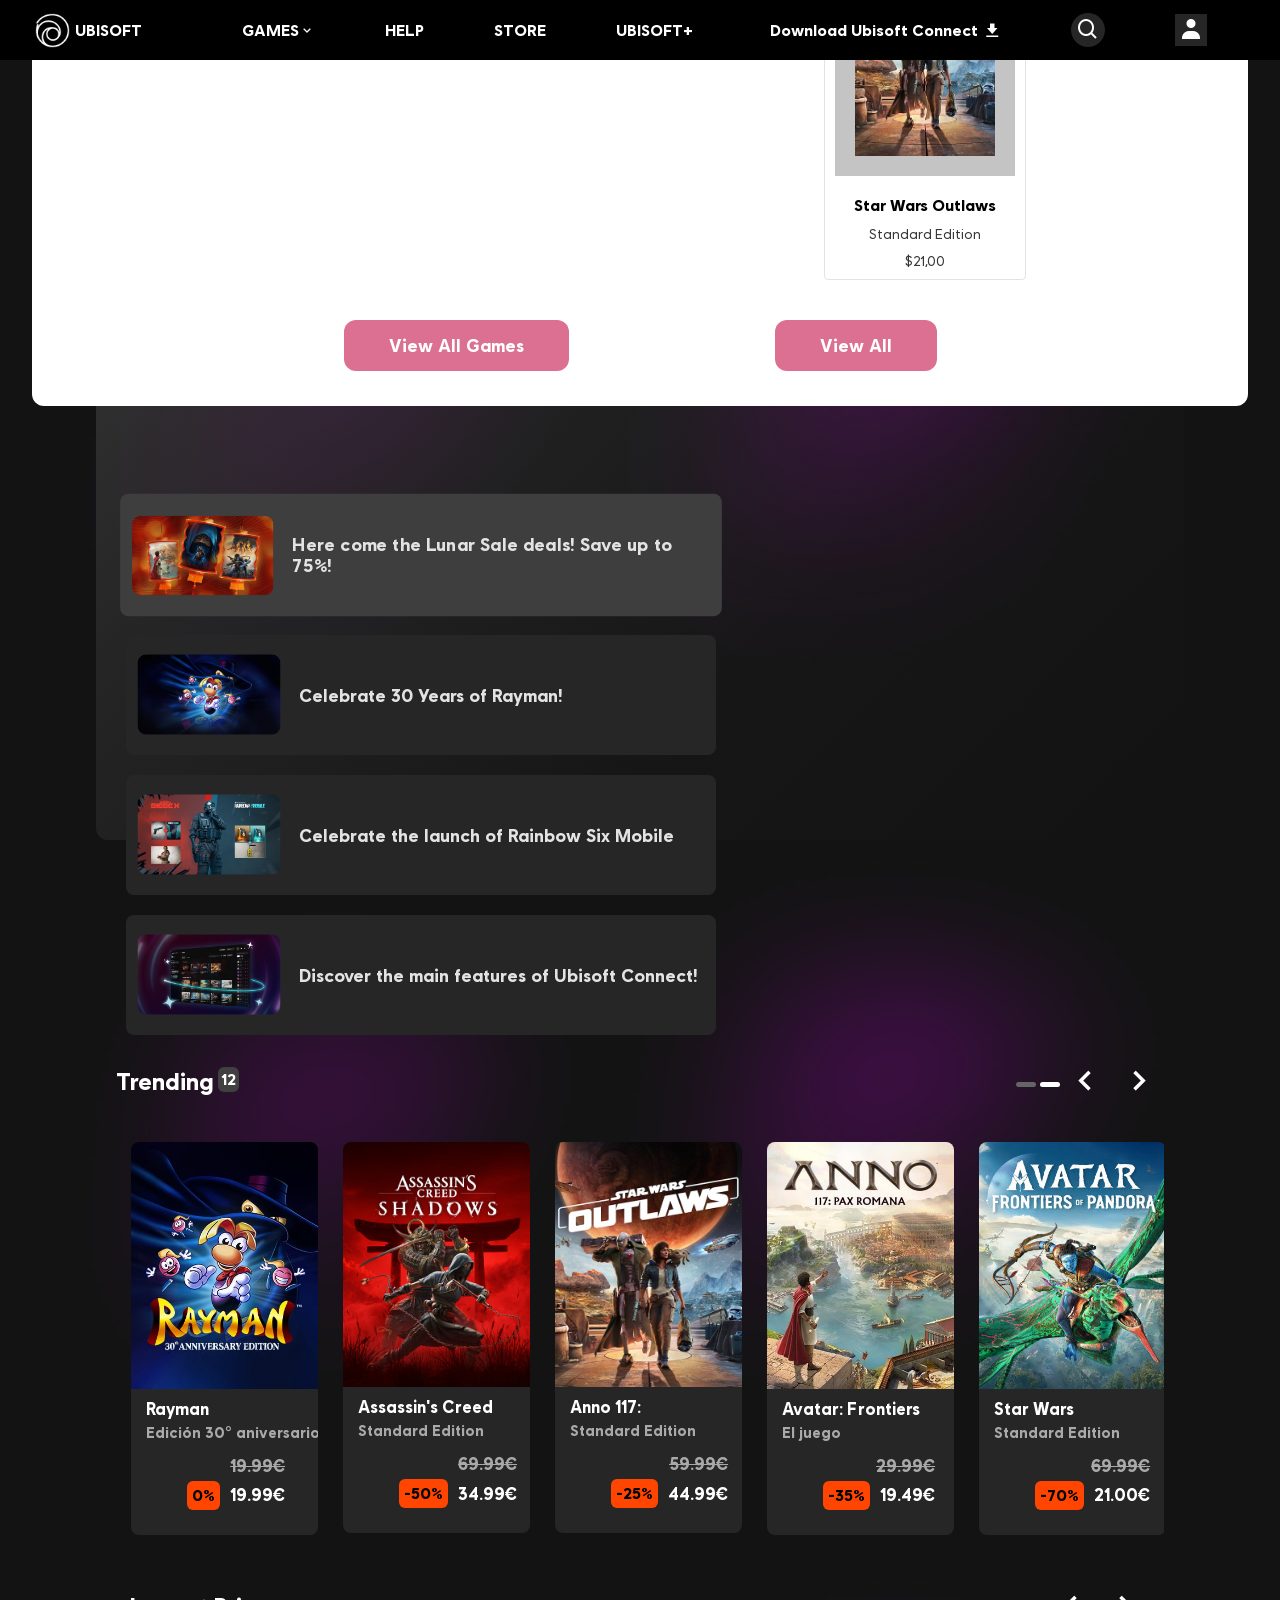
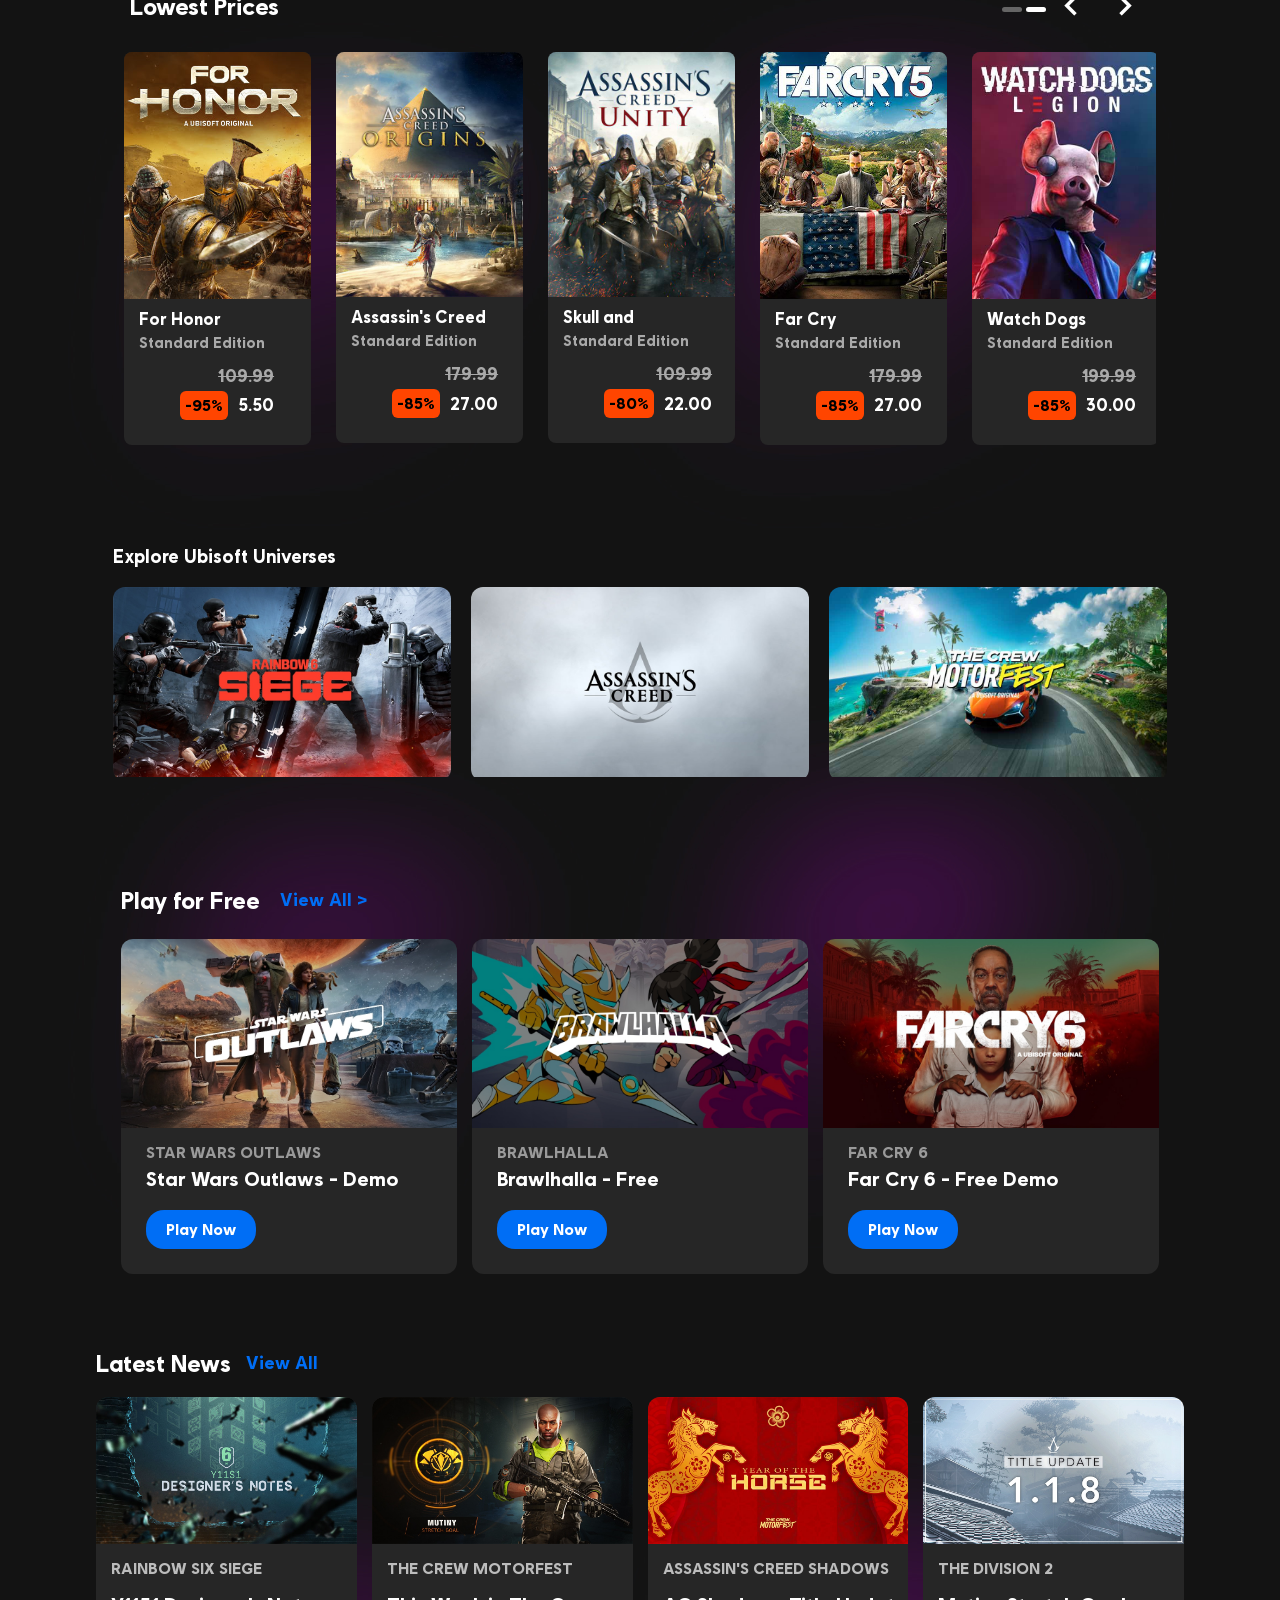
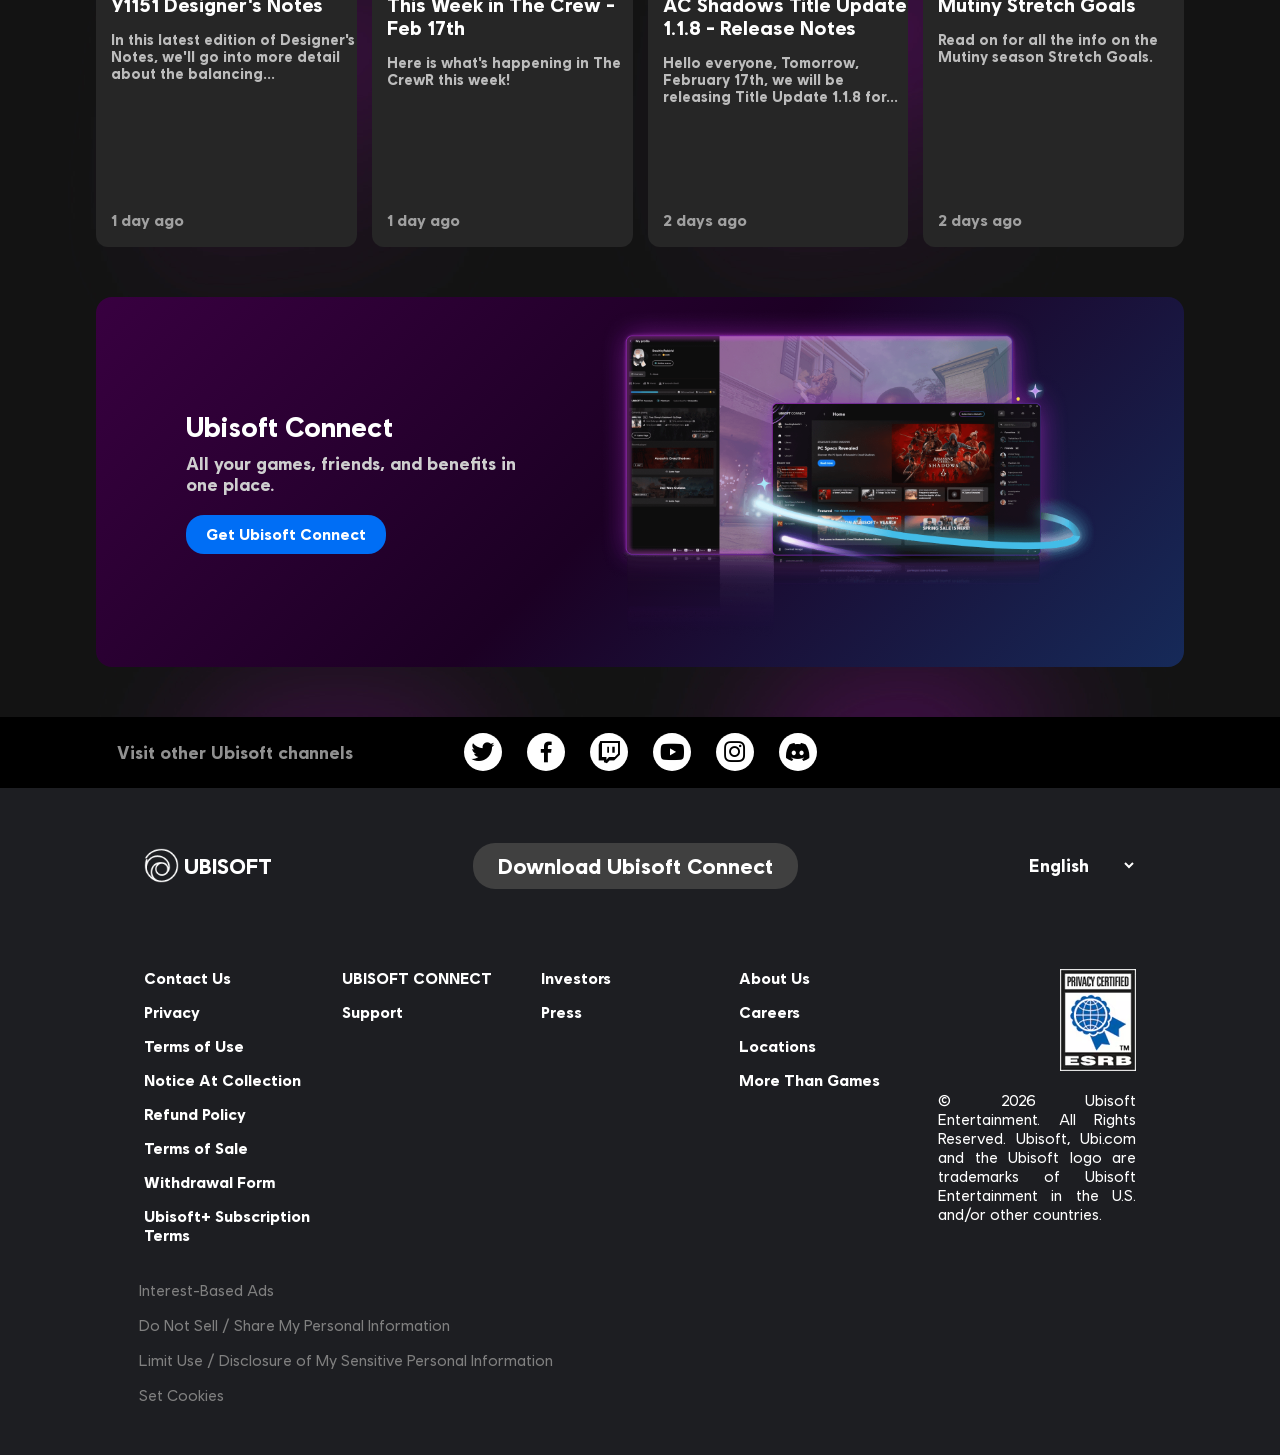
==== commit bd73321c: "set responsive mobile size for header" ====
--- a/home.html
+++ b/home.html
@@ -14,11 +14,11 @@
     <header>
       <nav>
         <ul class="logo-and-category-in-header">
-          <li class="humburger-menu-icon">
+          <!-- <li class="humburger-menu-icon">
             <span></span>
             <span></span>
             <span></span>
-          </li>
+          </li> -->
           <li class="logo-box">
             <a href="home.html">
               <img
@@ -43,7 +43,7 @@
         </ul>
       </nav>
     </header>
-    <section class="hamburger-menu-section">
+    <!-- <section class="hamburger-menu-section">
       <ul>
         <li class="open-modal-in-header-mobile-size">
           <p>GAMES</p>
@@ -63,7 +63,7 @@
       <ul>
         <li><a href="">UBISOFT+</a></li>
       </ul>
-    </section>
+    </section> -->
     <section class="open-modal-header-section">
       <div class="row-one-in-modal-section">
         <div class="div-one-in-row-one-in-modal-header">
--- a/css/compressed/main.min.css
+++ b/css/compressed/main.min.css
@@ -1 +1 @@
-*{padding:0;margin:0;list-style:none;box-sizing:border-box;text-decoration:none;font-family:"UbisoftFont-bold"}a{color:#fff}body{background-image:url(/assets/img/Untitled-1\ copy.jpg);background-size:100%;overflow-x:hidden}@font-face{font-family:"UbisoftFont-bold";src:url(/assets/fonts/Ubisoft\ Sans\ Bold.ttf)}@font-face{font-family:"UbisoftFont-regular";src:url(/assets/fonts/Ubisoft\ Sans\ Regular.ttf)}.hide-box{opacity:0 !important;visibility:hidden !important;z-index:-1;display:none !important}.select-box{background-color:#3e3e3e !important;color:#c1c1c1;transform:scale(1.02)}.back-color-span-for-slider{background-color:#656565 !important}.transform-for-modal-box{top:calc(0% + 60px) !important}.iconDeg{transform:rotate(180deg) !important}.transform-game-slider{transform:translateX(-51%)}.transform-game-slider-second{transform:translateX(-25%)}header{width:100%;height:fit-content;background-color:#000;position:absolute;top:0 !important;left:0 !important;z-index:2000}header nav{display:flex;align-items:center;justify-content:space-between;color:#fff}header nav ul{height:60px}header nav ul li{display:flex;align-items:center;justify-content:center;padding:15px 35px;height:100%;transition:all 220ms ease}header nav ul li i{transform:rotate(0);transition:all 220ms ease}header nav ul li:hover{background-color:#fff;color:#000}header nav ul li:first-child:hover{background-color:#000;color:#fff;cursor:pointer}header nav .logo-and-category-in-header{display:flex;align-items:center;justify-content:center;font-size:17px}header nav .logo-and-category-in-header .logo-box a{display:flex;align-items:center;justify-content:center;gap:5px;margin-right:30px}header nav .logo-and-category-in-header .logo-box a .logo{filter:invert(1);width:35px;height:auto}header nav .icon-in-header{display:flex;align-items:center;justify-content:center;gap:0px;margin-right:3%;font-size:18px}header nav .icon-in-header li:first-child:hover{cursor:pointer}header nav .icon-in-header li:hover{background-color:#000;color:#fff}header nav .icon-in-header li:hover i{cursor:pointer}header nav .icon-in-header .bxs-download{font-size:18px !important;background-color:none !important;padding:0 !important;margin-left:5px !important}header nav .icon-in-header .bx-search{font-size:24px;background-color:#262626;padding:5px;border-radius:50%}header nav .icon-in-header .bxs-user{font-size:24px;background-color:#262626;padding:4px}@media(max-width: 1920px){header nav ul li{font-size:16px !important}}.humburger-menu-icon{display:flex;align-items:center;justify-content:center;flex-direction:column;gap:5px;padding:5px}.humburger-menu-icon span{width:20px;height:2px;background-color:#fff}.hamburger-menu-section{width:100%;height:100%;background-color:#262626;position:absolute;top:0;left:0}@media(max-width: 768px){.open-modal-header-section{display:none !important}}.open-modal-header-section{background-color:#fff;width:95%;top:-100%;left:50%;transform:translateX(-50%);z-index:1000;position:absolute;display:flex;align-items:center;justify-content:center;flex-direction:column;padding:25px;border-radius:0 0 12px 12px;transition:all 380ms ease}.open-modal-header-section .row-one-in-modal-section{display:flex;align-items:start;justify-content:space-between;padding:0 40px 0 40px;width:100%}.open-modal-header-section .row-one-in-modal-section .div-one-in-row-one-in-modal-header{display:flex;align-items:start;justify-content:center;flex-direction:column;gap:50px}.open-modal-header-section .row-one-in-modal-section .div-one-in-row-one-in-modal-header ul{display:flex;align-items:start;justify-content:center;flex-direction:column;gap:20px}.open-modal-header-section .row-one-in-modal-section .div-one-in-row-one-in-modal-header ul li{font-size:16px;font-family:"UbisoftFont-regular"}.open-modal-header-section .row-one-in-modal-section .div-one-in-row-one-in-modal-header ul li h2{color:#000;padding-bottom:10px;padding-right:180px;border-bottom:1px solid #000;font-family:"UbisoftFont-bold" !important;font-size:16px;word-spacing:.1px}.open-modal-header-section .row-one-in-modal-section .div-one-in-row-one-in-modal-header ul li a{color:#000}.open-modal-header-section .row-one-in-modal-section .div-one-in-row-one-in-modal-header ul li a:hover{text-decoration:underline}.open-modal-header-section .row-one-in-modal-section .div-two-in-row-one-in-modal-header{display:flex;align-items:center;justify-content:center}.open-modal-header-section .row-one-in-modal-section .div-two-in-row-one-in-modal-header ul{display:flex;align-items:start;justify-content:center;flex-direction:column;gap:30px}.open-modal-header-section .row-one-in-modal-section .div-two-in-row-one-in-modal-header ul li{font-size:16px;font-family:"UbisoftFont-regular"}.open-modal-header-section .row-one-in-modal-section .div-two-in-row-one-in-modal-header ul li h2{color:#000;padding-bottom:10px;padding-right:180px;border-bottom:1px solid #000;font-family:"UbisoftFont-bold" !important;font-size:16px;word-spacing:.1px}.open-modal-header-section .row-one-in-modal-section .div-two-in-row-one-in-modal-header ul li a{color:#000}.open-modal-header-section .row-one-in-modal-section .div-two-in-row-one-in-modal-header ul li a:hover{text-decoration:underline}.open-modal-header-section .row-one-in-modal-section .div-three-in-row-one-in-modal-header{display:flex;align-items:center;justify-content:center}.open-modal-header-section .row-one-in-modal-section .div-three-in-row-one-in-modal-header ul{display:flex;align-items:start;justify-content:center;flex-direction:column;gap:15px}.open-modal-header-section .row-one-in-modal-section .div-three-in-row-one-in-modal-header ul li:nth-child(1) h2{color:#000;padding-bottom:10px;padding-right:180px;border-bottom:1px solid #000;font-family:"UbisoftFont-bold" !important;font-size:16px;word-spacing:.1px}.open-modal-header-section .row-one-in-modal-section .div-three-in-row-one-in-modal-header ul li .game-card-in-modal-boxs{display:flex;align-items:start;justify-content:center;gap:50px}.open-modal-header-section .row-one-in-modal-section .div-three-in-row-one-in-modal-header ul li .game-card-in-modal-boxs .game-card-in-modal{display:flex;align-items:start;justify-content:center;flex-direction:column;gap:10px;border-radius:4px;border:1px solid rgba(0,0,0,.11);padding:10px;transition:all 180ms ease}.open-modal-header-section .row-one-in-modal-section .div-three-in-row-one-in-modal-header ul li .game-card-in-modal-boxs .game-card-in-modal:hover{box-shadow:0 0 5px 2px rgba(0,0,0,.2)}.open-modal-header-section .row-one-in-modal-section .div-three-in-row-one-in-modal-header ul li .game-card-in-modal-boxs .game-card-in-modal img{background-color:#c4c4c4;padding:20px;width:280px;height:auto}.open-modal-header-section .row-one-in-modal-section .div-three-in-row-one-in-modal-header ul li .game-card-in-modal-boxs .game-card-in-modal h2{color:#000;font-size:16px;margin-top:10px}.open-modal-header-section .row-one-in-modal-section .div-three-in-row-one-in-modal-header ul li .game-card-in-modal-boxs .game-card-in-modal p{color:#373737;font-size:14px;font-family:"UbisoftFont-regular"}.open-modal-header-section .link-to-other-page{width:50%;margin-top:40px;margin-bottom:20px;display:flex;align-items:center;justify-content:space-between}.open-modal-header-section .link-to-other-page button{border:none;padding:15px 45px;font-size:18px;background-color:#db7093;border-radius:12px;transition:all 280ms ease;color:#fff;cursor:pointer}.open-modal-header-section .link-to-other-page button:hover{background-color:rgba(216,112,147,0);color:#000;border:1px solid #000}@media(max-width: 1920px){.open-modal-header-section{padding:15px !important}.open-modal-header-section .row-one-in-modal-section{text-wrap:nowrap;padding:0 30px 0 30px;gap:45px}.open-modal-header-section .row-one-in-modal-section .div-one-in-row-one-in-modal-header h2{font-size:15px !important;padding-right:200px !important}.open-modal-header-section .row-one-in-modal-section .div-one-in-row-one-in-modal-header a{font-size:14px !important}.div-three-in-row-one-in-modal-header{top:-150% !important}.div-three-in-row-one-in-modal-header .game-card-in-modal-boxs{justify-content:start !important;flex-wrap:wrap}.div-three-in-row-one-in-modal-header .game-card-in-modal-boxs .game-card-in-modal{align-items:center !important}.div-three-in-row-one-in-modal-header .game-card-in-modal-boxs .game-card-in-modal img{width:180px !important}}.sliders-section{width:100%;height:calc(100vh - 60px);background-repeat:no-repeat;background-size:100%}.sliders-section .top-boxs{width:65%;height:750px;background:linear-gradient(135deg, rgb(57, 57, 57), rgba(53, 53, 53, 0.5), rgba(48, 48, 48, 0.1), rgba(42, 42, 42, 0));padding:25px;border-radius:12px;top:10%;left:50%;transform:translateX(-50%);position:absolute}.sliders-section .top-boxs .top-slider-boxs{display:flex;align-items:center;justify-content:space-between;gap:25px}.sliders-section .top-boxs .top-slider-boxs div{display:flex;align-items:start;justify-content:center;gap:15px;flex-direction:column;opacity:1;visibility:visible;transition:all 220ms ease}.sliders-section .top-boxs .top-slider-boxs div h3{color:#bbb}.sliders-section .top-boxs .top-slider-boxs div h1{color:#ededed}.sliders-section .top-boxs .top-slider-boxs div p{color:#a0a0a0;font-size:18px}.sliders-section .top-boxs .top-slider-boxs div button{background-color:#006ef5;border:none;border-radius:20px;padding:10px 17px;font-size:17px;transition:all 180ms;cursor:pointer}.sliders-section .top-boxs .top-slider-boxs div button:hover{background-color:#0060d6}.sliders-section .top-boxs .top-slider-boxs div:nth-child(2){width:60%;overflow:hidden;border-radius:10px;height:fit-content}.sliders-section .top-boxs .top-slider-boxs div:nth-child(2) img{width:100%;height:100%}.sliders-section .top-boxs .change-slider-by-box{display:flex;align-items:center;justify-content:space-between;gap:20px;width:100%;padding:30px;position:absolute;top:75%;left:50%;transform:translateX(-50%)}.sliders-section .top-boxs .change-slider-by-box .change-box{background-color:#262626;padding:18px;display:flex;align-items:center;justify-content:center;gap:25px;border-radius:8px;transition:all 180ms ease;cursor:pointer}.sliders-section .top-boxs .change-slider-by-box .change-box img{width:200px;transform:scale(1.1);border-radius:8px;overflow:hidden}.sliders-section .top-boxs .change-slider-by-box .change-box p{font-size:18px;color:#e3e3e3}.sliders-section .top-boxs .change-slider-by-box .change-box:hover{background-color:#202020}@media(max-width: 1920px){.sliders-section .top-boxs{width:85%}.sliders-section .change-slider-by-box{top:50% !important;flex-wrap:wrap}.sliders-section .change-slider-by-box .change-box{width:590px;height:120px;justify-content:start !important}.sliders-section .change-slider-by-box .change-box img{width:130px !important}.sliders-section .change-slider-by-box .change-box p{font-size:16px}}.first-game-slider{width:65%;height:fit-content;padding:20px;display:flex;align-items:center;justify-content:center;gap:20px;flex-direction:column;position:absolute;top:75%;left:50%;transform:translateX(-50%)}.first-game-slider .title-in-first-game-slider-and-arrows{display:flex;align-items:center;justify-content:space-between;width:100%}.first-game-slider .title-in-first-game-slider-and-arrows .title-in-first-game-slider{font-size:24px;color:#fff;position:relative}.first-game-slider .title-in-first-game-slider-and-arrows .title-in-first-game-slider span{background-color:#404040;padding:3px;border-radius:6px;font-size:16px;position:absolute;left:105%;top:0%}.first-game-slider .title-in-first-game-slider-and-arrows .arrow-in-first-game-slider{display:flex;align-items:center;justify-content:space-between}.first-game-slider .title-in-first-game-slider-and-arrows .arrow-in-first-game-slider .spans-in-game-slider span{display:inline-block;width:20px;height:5px;border-radius:4px;background-color:#fff}.first-game-slider .title-in-first-game-slider-and-arrows .arrow-in-first-game-slider i{font-size:42px;padding:5px;color:#fff;cursor:pointer;transition:all 200ms ease}.first-game-slider .title-in-first-game-slider-and-arrows .arrow-in-first-game-slider i:hover{color:#c8c8c8}.first-game-slider .first-games-slider-root-section{display:flex;align-items:start;justify-content:flex-start;gap:25px;overflow-x:hidden;width:100%;padding:15px}.first-game-slider .first-games-slider-root-section .first-games-slider-root{display:flex;align-items:start;justify-content:flex-start;gap:25px;transition:all 340ms ease}.first-game-slider .first-games-slider-root-section .first-games-slider-root .game-card{flex-shrink:0;width:243px;height:fit-content;padding-bottom:25px;display:flex;align-items:start;justify-content:start;position:relative;flex-direction:column;border-radius:8px;background-color:#262626;overflow:hidden;transition:all 280ms ease;text-wrap:nowrap;text-overflow:hidden}.first-game-slider .first-games-slider-root-section .first-games-slider-root .game-card img{width:243px;height:auto;transition:all 280ms ease}.first-game-slider .first-games-slider-root-section .first-games-slider-root .game-card .game-name{font-size:18px;margin-left:15px;margin-top:10px;color:#fff}.first-game-slider .first-games-slider-root-section .first-games-slider-root .game-card .game-description{font-size:16px;margin-left:15px;margin-top:5px;color:#a9a9a9}.first-game-slider .first-games-slider-root-section .first-games-slider-root .game-card .original-price{font-size:17px;margin-left:72%;margin-top:15px;color:#a9a9a9;text-decoration:line-through}.first-game-slider .first-games-slider-root-section .first-games-slider-root .game-card .all-price{display:flex;align-items:end;justify-content:center;flex-direction:column;margin-left:40%}.first-game-slider .first-games-slider-root-section .first-games-slider-root .game-card .all-price .discount-and-price{display:flex;align-items:center;justify-content:flex-end;width:100%;gap:10px;margin-top:5px}.first-game-slider .first-games-slider-root-section .first-games-slider-root .game-card .all-price .discount-and-price .price{font-size:17px;color:#fff}.first-game-slider .first-games-slider-root-section .first-games-slider-root .game-card .all-price .discount-and-price .discount{background-color:#ff4500;padding:5px;border-radius:6px}.first-game-slider .first-games-slider-root-section .first-games-slider-root .game-card:hover img{transform:scale(1.04)}.first-game-slider .first-games-slider-root-section .first-games-slider-root .game-card:hover{background-color:#290f00;cursor:pointer}@media(max-width: 1920px){.first-game-slider{width:85%;top:115%}.first-games-slider-root-section .first-games-slider-root .game-card{width:187px !important}.first-games-slider-root-section .first-games-slider-root .game-card img{width:187px !important;height:auto;transition:all 280ms ease}.first-games-slider-root-section .first-games-slider-root .game-card .game-name{font-size:17px !important}.first-games-slider-root-section .first-games-slider-root .game-card .game-description{font-size:15px !important}.first-games-slider-root-section .first-games-slider-root .game-card .all-price{margin-left:30% !important}}.second-game-slider{width:100%;margin:150px auto 50px auto;height:fit-content;padding:20px;display:flex;align-items:center;justify-content:center;gap:20px;flex-direction:column;background-repeat:no-repeat}.second-game-slider .title-in-second-game-slider-and-arrows{display:flex;align-items:center;justify-content:space-between;width:65%}.second-game-slider .title-in-second-game-slider-and-arrows .title-in-second-game-slider{font-size:24px;color:#fff;position:relative}.second-game-slider .title-in-second-game-slider-and-arrows .arrow-in-second-game-slider{display:flex;align-items:center;justify-content:space-between}.second-game-slider .title-in-second-game-slider-and-arrows .arrow-in-second-game-slider .spans-in-game-slider span{display:inline-block;width:20px;height:5px;border-radius:4px;background-color:#fff}.second-game-slider .title-in-second-game-slider-and-arrows .arrow-in-second-game-slider i{font-size:42px;padding:5px;color:#fff;cursor:pointer;transition:all 200ms ease}.second-game-slider .title-in-second-game-slider-and-arrows .arrow-in-second-game-slider i:hover{color:#c8c8c8}.second-game-slider .second-games-slider-root-section{display:flex;align-items:start;justify-content:flex-start;gap:25px;overflow-x:hidden;width:65%;padding:15px}.second-game-slider .second-games-slider-root-section .second-games-slider-root{display:flex;align-items:start;justify-content:flex-start;gap:25px;transition:all 340ms ease}.second-game-slider .second-games-slider-root-section .second-games-slider-root .second-game-card{flex-shrink:0;width:243px;height:fit-content;padding-bottom:25px;display:flex;align-items:start;justify-content:center;position:relative;flex-direction:column;border-radius:8px;background-color:#262626;overflow:hidden;transition:all 280ms ease;text-wrap:nowrap;text-overflow:hidden}.second-game-slider .second-games-slider-root-section .second-games-slider-root .second-game-card img{width:100%;height:auto;transition:all 280ms ease}.second-game-slider .second-games-slider-root-section .second-games-slider-root .second-game-card .game-name{font-size:20px;margin-left:15px;margin-top:10px;color:#fff}.second-game-slider .second-games-slider-root-section .second-games-slider-root .second-game-card .game-description{font-size:17px;margin-left:15px;margin-top:5px;color:#a9a9a9}.second-game-slider .second-games-slider-root-section .second-games-slider-root .second-game-card .original-price{font-size:17px;margin-left:72%;margin-top:15px;color:#a9a9a9;text-decoration:line-through}.second-game-slider .second-games-slider-root-section .second-games-slider-root .second-game-card .all-price{display:flex;align-items:end;justify-content:center;flex-direction:column;margin-left:40%}.second-game-slider .second-games-slider-root-section .second-games-slider-root .second-game-card .all-price .discount-and-price{display:flex;align-items:center;justify-content:flex-end;width:100%;gap:10px;margin-top:5px}.second-game-slider .second-games-slider-root-section .second-games-slider-root .second-game-card .all-price .discount-and-price .price{font-size:17px;color:#fff}.second-game-slider .second-games-slider-root-section .second-games-slider-root .second-game-card .all-price .discount-and-price .discount{background-color:#ff4500;padding:5px;border-radius:6px}.second-game-slider .second-games-slider-root-section .second-games-slider-root .second-game-card:hover img{transform:scale(1.04)}.second-game-slider .second-games-slider-root-section .second-games-slider-root .second-game-card:hover{background-color:#290f00;cursor:pointer}@media(max-width: 1920px){.second-game-slider{margin:350px auto 60px auto;width:100% !important}.second-game-slider .title-in-second-game-slider-and-arrows{width:85%}.second-game-slider .second-games-slider-root-section{width:86% !important;padding:0 !important}.second-game-slider .second-games-slider-root-section .second-games-slider-root .second-game-card{width:187px !important}.second-game-slider .second-games-slider-root-section .second-games-slider-root .second-game-card img{width:187px !important;height:auto;transition:all 280ms ease}.second-game-slider .second-games-slider-root-section .second-games-slider-root .second-game-card .game-name{font-size:17px !important}.second-game-slider .second-games-slider-root-section .second-games-slider-root .second-game-card .game-description{font-size:15px !important}.second-game-slider .second-games-slider-root-section .second-games-slider-root .second-game-card .all-price{margin-left:30% !important}}.game-banner{display:flex;align-items:start;justify-content:center;flex-direction:column;gap:20px;width:65%}.game-banner .game-banner-title{color:#fff}.game-banner .game-banner-img-box{display:flex;align-items:start;justify-content:center;gap:40px;width:100%}.game-banner .game-banner-img-box .rainbow:hover h3{top:87%}.game-banner .game-banner-img-box .rainbow:hover img{transform:scale(1.1)}.game-banner .game-banner-img-box .assassin:hover h3{top:87%}.game-banner .game-banner-img-box .assassin:hover img{transform:scale(1.1)}.game-banner .game-banner-img-box .the-crew:hover h3{top:87%}.game-banner .game-banner-img-box .the-crew:hover img{transform:scale(1.1)}.game-banner .game-banner-img-box div{width:600px;border-radius:12px;overflow:hidden;position:relative}.game-banner .game-banner-img-box div img{width:100%;transition:all 280ms ease}.game-banner .game-banner-img-box div h3{position:absolute;top:100%;left:5%;color:#fff;transition:all 280ms ease;backdrop-filter:blur(8px);padding:5px 7px;border-radius:8px}@media(max-width: 1920px){.game-banner{width:85%}.game-banner .game-banner-img-box{gap:20px}.game-banner .game-banner-img-box img{width:100%}.game-banner .game-banner-img-box .rainbow:hover h3{top:83%}.game-banner .game-banner-img-box .assassin:hover h3{top:83%}.game-banner .game-banner-img-box .the-crew:hover h3{top:83%}}.news-section{width:65%;display:flex;justify-content:center;align-items:start;flex-direction:column;gap:20px;margin:25px auto}.news-section .news-title{display:flex;align-items:center;justify-content:start;width:100%;gap:15px}.news-section .news-title h1{color:#fff}.news-section .news-title a{color:#006ef5;font-size:18px;cursor:pointer}.news-section .news-box{display:flex;justify-content:center;align-items:start;gap:25px;width:100%}.news-section .news-box .news-card{display:flex;align-items:start;justify-content:start;flex-direction:column;position:relative;overflow:hidden;border-radius:12px;gap:15px;background-color:#262626;height:450px;transition:all 200ms ease;cursor:pointer}.news-section .news-box .news-card img{width:100%;transition:all 200ms ease}.news-section .news-box .news-card .name-game-news{color:#bcbcbc;font-size:16px;margin-left:15px}.news-section .news-box .news-card h1{color:#fff;font-size:22px;margin-left:15px}.news-section .news-box .news-card h3{color:#bcbcbc;font-size:16px;margin-left:15px}.news-section .news-box .news-card .date-in-news-box{position:absolute;top:92%;left:15px;color:#a0a0a0;font-size:16px}.news-section .news-box .news-card:hover{background-color:#2c2c2c}.news-section .news-box .news-card:hover img{transform:scale(1.04)}@media(max-width: 1920px){.news-section{width:85% !important}.news-box{gap:15px !important}.news-box .news-card h1{font-size:20px !important}.news-box .news-card h3{font-size:15px !important}}.game-information{width:65%;display:flex;align-items:center;justify-content:center;margin:50px auto;flex-direction:column;gap:25px;padding:25px}.game-information .game-information-title{display:flex;justify-content:start;align-items:center;width:100%;gap:20px}.game-information .game-information-title h1{color:#fff}.game-information .game-information-title a{color:#006ef5;font-size:18px;cursor:pointer}.game-information .game-information-box{display:flex;align-items:center;justify-content:center;gap:25px;width:100%}.game-information .game-information-box .game-information-card{display:flex;align-items:start;justify-content:center;flex-direction:column;color:#fff;background-color:#262626;border-radius:12px;overflow:hidden;padding-bottom:25px}.game-information .game-information-box .game-information-card img{width:100%}.game-information .game-information-box .game-information-card h1{margin-left:25px;margin-bottom:20px;font-size:20px}.game-information .game-information-box .game-information-card h2{margin-left:25px;font-size:16px;margin-bottom:5px;margin-top:15px;color:#9a9a9a}.game-information .game-information-box .game-information-card button{margin-left:25px;background-color:#006ef5;border:none;padding:10px 20px;border-radius:18px;font-size:16px;color:#fff;cursor:pointer;transition:all 180ms ease}.game-information .game-information-box .game-information-card button:hover{background-color:#0059c6}@media(max-width: 1920px){.game-information{width:85% !important}.game-information .game-information-box{gap:15px}}.ubisoft-connect{display:flex;align-items:center;justify-content:center;border-radius:16px;background:linear-gradient(135deg, rgb(56, 0, 64) 0%, rgb(28, 0, 36) 50%, rgb(22, 42, 89) 100%);width:65%;margin:50px auto}.ubisoft-connect .connect-text{display:flex;align-items:start;justify-content:center;flex-direction:column;width:100%;margin-left:90px;gap:10px}.ubisoft-connect .connect-text h1{color:#fff;font-size:28px}.ubisoft-connect .connect-text p{color:#cfcfcf;font-size:18px}.ubisoft-connect .connect-text button{background-color:#006ef5;margin-top:10px;border:none;padding:10px 20px;border-radius:18px;font-size:16px;color:#fff;cursor:pointer;transition:all 180ms ease}.ubisoft-connect .connect-text button:hover{background-color:#0059c6}.ubisoft-connect .connect-img{width:100%}.ubisoft-connect .connect-img img{width:650px}@media(max-width: 1920px){.ubisoft-connect{width:85%}}.social-box{width:100%;background-color:#000;display:flex;align-items:center;justify-content:center;padding:25px;position:relative}.social-box .text-in-social-box{width:65%}.social-box .text-in-social-box p{font-size:18px;color:#909090}.social-box .icon-social{width:100%;display:flex;align-items:center;justify-content:center;gap:25px;left:50%;transform:translateX(-50%);position:absolute}.social-box .icon-social a i{font-size:28px;color:#000;background-color:#fff;padding:5px;border-radius:50%}@media(max-width: 1920px){.text-in-social-box{width:85% !important}}footer{width:100%;background-color:#1d1e22;height:fit-content;padding:50px;display:flex;align-items:center;justify-content:center;flex-direction:column;gap:20px}footer .row-one-in-footer{width:65%;display:flex;align-items:center;justify-content:space-between;padding:5px}footer .row-one-in-footer .logo-in-row-one-footer a{font-size:22px;font-weight:bold;color:#fff;text-decoration:none;display:flex;align-items:center;justify-content:center;gap:5px}footer .row-one-in-footer .logo-in-row-one-footer a img{filter:invert(1);width:35px;height:auto}footer .row-one-in-footer button{padding:10px 25px;background-color:rgba(0,0,0,0);color:#fff;background-color:#404040;border-radius:22px;border:none;font-size:22px;cursor:pointer;transition:all 300ms ease}footer .row-one-in-footer button:hover{border:1px solid #fff;background-color:rgba(0,0,0,0)}footer .row-one-in-footer select{padding:10px 25px;font-size:18px;background-color:hsla(0,0%,100%,0);color:#fff;border:none;cursor:pointer}footer .row-one-in-footer select option{background-color:#1d1e22}footer .row-two-in-footer{margin-top:50px;width:65%;display:flex;align-items:start;justify-content:space-between;padding:5px}footer .row-two-in-footer ul{width:100%;display:flex;align-items:start;justify-content:center;flex-direction:column;gap:15px}footer .row-two-in-footer ul li a:hover{text-decoration:underline}footer .row-two-in-footer ul:last-child{align-items:end}footer .row-two-in-footer ul:last-child p{color:#fff;font-size:16px;text-align:justify;font-family:"UbisoftFont-regular"}footer .row-three-in-footer{margin-top:10px;width:65%;display:flex;align-items:start;justify-content:start;gap:40px}footer .row-three-in-footer ul{width:100%;display:flex;align-items:start;justify-content:center;flex-direction:column;gap:15px}footer .row-three-in-footer ul li a{color:gray;font-size:16px;font-family:"UbisoftFont-regular"}footer .row-three-in-footer ul li a:hover{text-decoration:underline}@media(max-width: 1920px){.row-one-in-footer{width:85% !important}.row-two-in-footer{width:85% !important}.row-three-in-footer{width:85% !important}}/*# sourceMappingURL=main.min.css.map */+*{padding:0;margin:0;list-style:none;box-sizing:border-box;text-decoration:none;font-family:"UbisoftFont-bold"}a{color:#fff}body{background-image:url(/assets/img/Untitled-1\ copy.jpg);background-size:100%;overflow-x:hidden}@font-face{font-family:"UbisoftFont-bold";src:url(/assets/fonts/Ubisoft\ Sans\ Bold.ttf)}@font-face{font-family:"UbisoftFont-regular";src:url(/assets/fonts/Ubisoft\ Sans\ Regular.ttf)}.hide-box{opacity:0 !important;visibility:hidden !important;z-index:-1;display:none !important}.select-box{background-color:#3e3e3e !important;color:#c1c1c1;transform:scale(1.02)}.back-color-span-for-slider{background-color:#656565 !important}.transform-for-modal-box{top:calc(0% + 60px) !important}.iconDeg{transform:rotate(180deg) !important}.transform-game-slider{transform:translateX(-51%)}.transform-game-slider-second{transform:translateX(-25%)}header{width:100%;height:fit-content;background-color:#000;position:absolute;top:0 !important;left:0 !important;z-index:2000}header nav{display:flex;align-items:center;justify-content:space-between;color:#fff}header nav ul{height:60px}header nav ul li{display:flex;align-items:center;justify-content:center;padding:15px 35px;height:100%;transition:all 220ms ease}header nav ul li i{transform:rotate(0);transition:all 220ms ease}header nav ul li:hover{background-color:#fff;color:#000}header nav ul li:first-child:hover{background-color:#000;color:#fff;cursor:pointer}header nav .logo-and-category-in-header{display:flex;align-items:center;justify-content:center;font-size:17px}header nav .logo-and-category-in-header .logo-box a{display:flex;align-items:center;justify-content:center;gap:5px;margin-right:30px}header nav .logo-and-category-in-header .logo-box a .logo{filter:invert(1);width:35px;height:auto}header nav .icon-in-header{display:flex;align-items:center;justify-content:center;gap:0px;margin-right:3%;font-size:18px}header nav .icon-in-header li:first-child:hover{cursor:pointer}header nav .icon-in-header li:hover{background-color:#000;color:#fff}header nav .icon-in-header li:hover i{cursor:pointer}header nav .icon-in-header .bxs-download{font-size:18px !important;background-color:none !important;padding:0 !important;margin-left:5px !important}header nav .icon-in-header .bx-search{font-size:24px;background-color:#262626;padding:5px;border-radius:50%}header nav .icon-in-header .bxs-user{font-size:24px;background-color:#262626;padding:4px}@media(max-width: 1920px){header nav ul li{font-size:16px !important}}@media(max-width: 768px){header nav{justify-content:center}header nav ul li{display:none}header nav ul li:first-child{display:block}header ul:nth-child(2){display:none !important}header ul:nth-child(2) li{display:none !important}}.open-modal-header-section{background-color:#fff;width:95%;top:-100%;left:50%;transform:translateX(-50%);z-index:1000;position:absolute;display:flex;align-items:center;justify-content:center;flex-direction:column;padding:25px;border-radius:0 0 12px 12px;transition:all 380ms ease}.open-modal-header-section .row-one-in-modal-section{display:flex;align-items:start;justify-content:space-between;padding:0 40px 0 40px;width:100%}.open-modal-header-section .row-one-in-modal-section .div-one-in-row-one-in-modal-header{display:flex;align-items:start;justify-content:center;flex-direction:column;gap:50px}.open-modal-header-section .row-one-in-modal-section .div-one-in-row-one-in-modal-header ul{display:flex;align-items:start;justify-content:center;flex-direction:column;gap:20px}.open-modal-header-section .row-one-in-modal-section .div-one-in-row-one-in-modal-header ul li{font-size:16px;font-family:"UbisoftFont-regular"}.open-modal-header-section .row-one-in-modal-section .div-one-in-row-one-in-modal-header ul li h2{color:#000;padding-bottom:10px;padding-right:180px;border-bottom:1px solid #000;font-family:"UbisoftFont-bold" !important;font-size:16px;word-spacing:.1px}.open-modal-header-section .row-one-in-modal-section .div-one-in-row-one-in-modal-header ul li a{color:#000}.open-modal-header-section .row-one-in-modal-section .div-one-in-row-one-in-modal-header ul li a:hover{text-decoration:underline}.open-modal-header-section .row-one-in-modal-section .div-two-in-row-one-in-modal-header{display:flex;align-items:center;justify-content:center}.open-modal-header-section .row-one-in-modal-section .div-two-in-row-one-in-modal-header ul{display:flex;align-items:start;justify-content:center;flex-direction:column;gap:30px}.open-modal-header-section .row-one-in-modal-section .div-two-in-row-one-in-modal-header ul li{font-size:16px;font-family:"UbisoftFont-regular"}.open-modal-header-section .row-one-in-modal-section .div-two-in-row-one-in-modal-header ul li h2{color:#000;padding-bottom:10px;padding-right:180px;border-bottom:1px solid #000;font-family:"UbisoftFont-bold" !important;font-size:16px;word-spacing:.1px}.open-modal-header-section .row-one-in-modal-section .div-two-in-row-one-in-modal-header ul li a{color:#000}.open-modal-header-section .row-one-in-modal-section .div-two-in-row-one-in-modal-header ul li a:hover{text-decoration:underline}.open-modal-header-section .row-one-in-modal-section .div-three-in-row-one-in-modal-header{display:flex;align-items:center;justify-content:center}.open-modal-header-section .row-one-in-modal-section .div-three-in-row-one-in-modal-header ul{display:flex;align-items:start;justify-content:center;flex-direction:column;gap:15px}.open-modal-header-section .row-one-in-modal-section .div-three-in-row-one-in-modal-header ul li:nth-child(1) h2{color:#000;padding-bottom:10px;padding-right:180px;border-bottom:1px solid #000;font-family:"UbisoftFont-bold" !important;font-size:16px;word-spacing:.1px}.open-modal-header-section .row-one-in-modal-section .div-three-in-row-one-in-modal-header ul li .game-card-in-modal-boxs{display:flex;align-items:start;justify-content:center;gap:50px}.open-modal-header-section .row-one-in-modal-section .div-three-in-row-one-in-modal-header ul li .game-card-in-modal-boxs .game-card-in-modal{display:flex;align-items:start;justify-content:center;flex-direction:column;gap:10px;border-radius:4px;border:1px solid rgba(0,0,0,.11);padding:10px;transition:all 180ms ease}.open-modal-header-section .row-one-in-modal-section .div-three-in-row-one-in-modal-header ul li .game-card-in-modal-boxs .game-card-in-modal:hover{box-shadow:0 0 5px 2px rgba(0,0,0,.2)}.open-modal-header-section .row-one-in-modal-section .div-three-in-row-one-in-modal-header ul li .game-card-in-modal-boxs .game-card-in-modal img{background-color:#c4c4c4;padding:20px;width:280px;height:auto}.open-modal-header-section .row-one-in-modal-section .div-three-in-row-one-in-modal-header ul li .game-card-in-modal-boxs .game-card-in-modal h2{color:#000;font-size:16px;margin-top:10px}.open-modal-header-section .row-one-in-modal-section .div-three-in-row-one-in-modal-header ul li .game-card-in-modal-boxs .game-card-in-modal p{color:#373737;font-size:14px;font-family:"UbisoftFont-regular"}.open-modal-header-section .link-to-other-page{width:50%;margin-top:40px;margin-bottom:20px;display:flex;align-items:center;justify-content:space-between}.open-modal-header-section .link-to-other-page button{border:none;padding:15px 45px;font-size:18px;background-color:#db7093;border-radius:12px;transition:all 280ms ease;color:#fff;cursor:pointer}.open-modal-header-section .link-to-other-page button:hover{background-color:rgba(216,112,147,0);color:#000;border:1px solid #000}@media(max-width: 1920px){.open-modal-header-section{padding:15px !important}.open-modal-header-section .row-one-in-modal-section{text-wrap:nowrap;padding:0 30px 0 30px;gap:45px}.open-modal-header-section .row-one-in-modal-section .div-one-in-row-one-in-modal-header h2{font-size:15px !important;padding-right:200px !important}.open-modal-header-section .row-one-in-modal-section .div-one-in-row-one-in-modal-header a{font-size:14px !important}.div-three-in-row-one-in-modal-header{top:-150% !important}.div-three-in-row-one-in-modal-header .game-card-in-modal-boxs{justify-content:start !important;flex-wrap:wrap}.div-three-in-row-one-in-modal-header .game-card-in-modal-boxs .game-card-in-modal{align-items:center !important}.div-three-in-row-one-in-modal-header .game-card-in-modal-boxs .game-card-in-modal img{width:180px !important}}@media(max-width: 768px){.open-modal-header-section{display:none}}.sliders-section{width:100%;height:calc(100vh - 60px);background-repeat:no-repeat;background-size:100%}.sliders-section .top-boxs{width:65%;height:750px;background:linear-gradient(135deg, rgb(57, 57, 57), rgba(53, 53, 53, 0.5), rgba(48, 48, 48, 0.1), rgba(42, 42, 42, 0));padding:25px;border-radius:12px;top:10%;left:50%;transform:translateX(-50%);position:absolute}.sliders-section .top-boxs .top-slider-boxs{display:flex;align-items:center;justify-content:space-between;gap:25px}.sliders-section .top-boxs .top-slider-boxs div{display:flex;align-items:start;justify-content:center;gap:15px;flex-direction:column;opacity:1;visibility:visible;transition:all 220ms ease}.sliders-section .top-boxs .top-slider-boxs div h3{color:#bbb}.sliders-section .top-boxs .top-slider-boxs div h1{color:#ededed}.sliders-section .top-boxs .top-slider-boxs div p{color:#a0a0a0;font-size:18px}.sliders-section .top-boxs .top-slider-boxs div button{background-color:#006ef5;border:none;border-radius:20px;padding:10px 17px;font-size:17px;transition:all 180ms;cursor:pointer}.sliders-section .top-boxs .top-slider-boxs div button:hover{background-color:#0060d6}.sliders-section .top-boxs .top-slider-boxs div:nth-child(2){width:60%;overflow:hidden;border-radius:10px;height:fit-content}.sliders-section .top-boxs .top-slider-boxs div:nth-child(2) img{width:100%;height:100%}.sliders-section .top-boxs .change-slider-by-box{display:flex;align-items:center;justify-content:space-between;gap:20px;width:100%;padding:30px;position:absolute;top:75%;left:50%;transform:translateX(-50%)}.sliders-section .top-boxs .change-slider-by-box .change-box{background-color:#262626;padding:18px;display:flex;align-items:center;justify-content:center;gap:25px;border-radius:8px;transition:all 180ms ease;cursor:pointer}.sliders-section .top-boxs .change-slider-by-box .change-box img{width:200px;transform:scale(1.1);border-radius:8px;overflow:hidden}.sliders-section .top-boxs .change-slider-by-box .change-box p{font-size:18px;color:#e3e3e3}.sliders-section .top-boxs .change-slider-by-box .change-box:hover{background-color:#202020}@media(max-width: 1920px){.sliders-section .top-boxs{width:85%}.sliders-section .change-slider-by-box{top:50% !important;flex-wrap:wrap}.sliders-section .change-slider-by-box .change-box{width:590px;height:120px;justify-content:start !important}.sliders-section .change-slider-by-box .change-box img{width:130px !important}.sliders-section .change-slider-by-box .change-box p{font-size:16px}}.first-game-slider{width:65%;height:fit-content;padding:20px;display:flex;align-items:center;justify-content:center;gap:20px;flex-direction:column;position:absolute;top:75%;left:50%;transform:translateX(-50%)}.first-game-slider .title-in-first-game-slider-and-arrows{display:flex;align-items:center;justify-content:space-between;width:100%}.first-game-slider .title-in-first-game-slider-and-arrows .title-in-first-game-slider{font-size:24px;color:#fff;position:relative}.first-game-slider .title-in-first-game-slider-and-arrows .title-in-first-game-slider span{background-color:#404040;padding:3px;border-radius:6px;font-size:16px;position:absolute;left:105%;top:0%}.first-game-slider .title-in-first-game-slider-and-arrows .arrow-in-first-game-slider{display:flex;align-items:center;justify-content:space-between}.first-game-slider .title-in-first-game-slider-and-arrows .arrow-in-first-game-slider .spans-in-game-slider span{display:inline-block;width:20px;height:5px;border-radius:4px;background-color:#fff}.first-game-slider .title-in-first-game-slider-and-arrows .arrow-in-first-game-slider i{font-size:42px;padding:5px;color:#fff;cursor:pointer;transition:all 200ms ease}.first-game-slider .title-in-first-game-slider-and-arrows .arrow-in-first-game-slider i:hover{color:#c8c8c8}.first-game-slider .first-games-slider-root-section{display:flex;align-items:start;justify-content:flex-start;gap:25px;overflow-x:hidden;width:100%;padding:15px}.first-game-slider .first-games-slider-root-section .first-games-slider-root{display:flex;align-items:start;justify-content:flex-start;gap:25px;transition:all 340ms ease}.first-game-slider .first-games-slider-root-section .first-games-slider-root .game-card{flex-shrink:0;width:243px;height:fit-content;padding-bottom:25px;display:flex;align-items:start;justify-content:start;position:relative;flex-direction:column;border-radius:8px;background-color:#262626;overflow:hidden;transition:all 280ms ease;text-wrap:nowrap;text-overflow:hidden}.first-game-slider .first-games-slider-root-section .first-games-slider-root .game-card img{width:243px;height:auto;transition:all 280ms ease}.first-game-slider .first-games-slider-root-section .first-games-slider-root .game-card .game-name{font-size:18px;margin-left:15px;margin-top:10px;color:#fff}.first-game-slider .first-games-slider-root-section .first-games-slider-root .game-card .game-description{font-size:16px;margin-left:15px;margin-top:5px;color:#a9a9a9}.first-game-slider .first-games-slider-root-section .first-games-slider-root .game-card .original-price{font-size:17px;margin-left:72%;margin-top:15px;color:#a9a9a9;text-decoration:line-through}.first-game-slider .first-games-slider-root-section .first-games-slider-root .game-card .all-price{display:flex;align-items:end;justify-content:center;flex-direction:column;margin-left:40%}.first-game-slider .first-games-slider-root-section .first-games-slider-root .game-card .all-price .discount-and-price{display:flex;align-items:center;justify-content:flex-end;width:100%;gap:10px;margin-top:5px}.first-game-slider .first-games-slider-root-section .first-games-slider-root .game-card .all-price .discount-and-price .price{font-size:17px;color:#fff}.first-game-slider .first-games-slider-root-section .first-games-slider-root .game-card .all-price .discount-and-price .discount{background-color:#ff4500;padding:5px;border-radius:6px}.first-game-slider .first-games-slider-root-section .first-games-slider-root .game-card:hover img{transform:scale(1.04)}.first-game-slider .first-games-slider-root-section .first-games-slider-root .game-card:hover{background-color:#290f00;cursor:pointer}@media(max-width: 1920px){.first-game-slider{width:85%;top:115%}.first-games-slider-root-section .first-games-slider-root .game-card{width:187px !important}.first-games-slider-root-section .first-games-slider-root .game-card img{width:187px !important;height:auto;transition:all 280ms ease}.first-games-slider-root-section .first-games-slider-root .game-card .game-name{font-size:17px !important}.first-games-slider-root-section .first-games-slider-root .game-card .game-description{font-size:15px !important}.first-games-slider-root-section .first-games-slider-root .game-card .all-price{margin-left:30% !important}}.second-game-slider{width:100%;margin:150px auto 50px auto;height:fit-content;padding:20px;display:flex;align-items:center;justify-content:center;gap:20px;flex-direction:column;background-repeat:no-repeat}.second-game-slider .title-in-second-game-slider-and-arrows{display:flex;align-items:center;justify-content:space-between;width:65%}.second-game-slider .title-in-second-game-slider-and-arrows .title-in-second-game-slider{font-size:24px;color:#fff;position:relative}.second-game-slider .title-in-second-game-slider-and-arrows .arrow-in-second-game-slider{display:flex;align-items:center;justify-content:space-between}.second-game-slider .title-in-second-game-slider-and-arrows .arrow-in-second-game-slider .spans-in-game-slider span{display:inline-block;width:20px;height:5px;border-radius:4px;background-color:#fff}.second-game-slider .title-in-second-game-slider-and-arrows .arrow-in-second-game-slider i{font-size:42px;padding:5px;color:#fff;cursor:pointer;transition:all 200ms ease}.second-game-slider .title-in-second-game-slider-and-arrows .arrow-in-second-game-slider i:hover{color:#c8c8c8}.second-game-slider .second-games-slider-root-section{display:flex;align-items:start;justify-content:flex-start;gap:25px;overflow-x:hidden;width:65%;padding:15px}.second-game-slider .second-games-slider-root-section .second-games-slider-root{display:flex;align-items:start;justify-content:flex-start;gap:25px;transition:all 340ms ease}.second-game-slider .second-games-slider-root-section .second-games-slider-root .second-game-card{flex-shrink:0;width:243px;height:fit-content;padding-bottom:25px;display:flex;align-items:start;justify-content:center;position:relative;flex-direction:column;border-radius:8px;background-color:#262626;overflow:hidden;transition:all 280ms ease;text-wrap:nowrap;text-overflow:hidden}.second-game-slider .second-games-slider-root-section .second-games-slider-root .second-game-card img{width:100%;height:auto;transition:all 280ms ease}.second-game-slider .second-games-slider-root-section .second-games-slider-root .second-game-card .game-name{font-size:20px;margin-left:15px;margin-top:10px;color:#fff}.second-game-slider .second-games-slider-root-section .second-games-slider-root .second-game-card .game-description{font-size:17px;margin-left:15px;margin-top:5px;color:#a9a9a9}.second-game-slider .second-games-slider-root-section .second-games-slider-root .second-game-card .original-price{font-size:17px;margin-left:72%;margin-top:15px;color:#a9a9a9;text-decoration:line-through}.second-game-slider .second-games-slider-root-section .second-games-slider-root .second-game-card .all-price{display:flex;align-items:end;justify-content:center;flex-direction:column;margin-left:40%}.second-game-slider .second-games-slider-root-section .second-games-slider-root .second-game-card .all-price .discount-and-price{display:flex;align-items:center;justify-content:flex-end;width:100%;gap:10px;margin-top:5px}.second-game-slider .second-games-slider-root-section .second-games-slider-root .second-game-card .all-price .discount-and-price .price{font-size:17px;color:#fff}.second-game-slider .second-games-slider-root-section .second-games-slider-root .second-game-card .all-price .discount-and-price .discount{background-color:#ff4500;padding:5px;border-radius:6px}.second-game-slider .second-games-slider-root-section .second-games-slider-root .second-game-card:hover img{transform:scale(1.04)}.second-game-slider .second-games-slider-root-section .second-games-slider-root .second-game-card:hover{background-color:#290f00;cursor:pointer}@media(max-width: 1920px){.second-game-slider{margin:350px auto 60px auto;width:100% !important}.second-game-slider .title-in-second-game-slider-and-arrows{width:85%}.second-game-slider .second-games-slider-root-section{width:86% !important;padding:0 !important}.second-game-slider .second-games-slider-root-section .second-games-slider-root .second-game-card{width:187px !important}.second-game-slider .second-games-slider-root-section .second-games-slider-root .second-game-card img{width:187px !important;height:auto;transition:all 280ms ease}.second-game-slider .second-games-slider-root-section .second-games-slider-root .second-game-card .game-name{font-size:17px !important}.second-game-slider .second-games-slider-root-section .second-games-slider-root .second-game-card .game-description{font-size:15px !important}.second-game-slider .second-games-slider-root-section .second-games-slider-root .second-game-card .all-price{margin-left:30% !important}}.game-banner{display:flex;align-items:start;justify-content:center;flex-direction:column;gap:20px;width:65%}.game-banner .game-banner-title{color:#fff}.game-banner .game-banner-img-box{display:flex;align-items:start;justify-content:center;gap:40px;width:100%}.game-banner .game-banner-img-box .rainbow:hover h3{top:87%}.game-banner .game-banner-img-box .rainbow:hover img{transform:scale(1.1)}.game-banner .game-banner-img-box .assassin:hover h3{top:87%}.game-banner .game-banner-img-box .assassin:hover img{transform:scale(1.1)}.game-banner .game-banner-img-box .the-crew:hover h3{top:87%}.game-banner .game-banner-img-box .the-crew:hover img{transform:scale(1.1)}.game-banner .game-banner-img-box div{width:600px;border-radius:12px;overflow:hidden;position:relative}.game-banner .game-banner-img-box div img{width:100%;transition:all 280ms ease}.game-banner .game-banner-img-box div h3{position:absolute;top:100%;left:5%;color:#fff;transition:all 280ms ease;backdrop-filter:blur(8px);padding:5px 7px;border-radius:8px}@media(max-width: 1920px){.game-banner{width:85%}.game-banner .game-banner-img-box{gap:20px}.game-banner .game-banner-img-box img{width:100%}.game-banner .game-banner-img-box .rainbow:hover h3{top:83%}.game-banner .game-banner-img-box .assassin:hover h3{top:83%}.game-banner .game-banner-img-box .the-crew:hover h3{top:83%}}.news-section{width:65%;display:flex;justify-content:center;align-items:start;flex-direction:column;gap:20px;margin:25px auto}.news-section .news-title{display:flex;align-items:center;justify-content:start;width:100%;gap:15px}.news-section .news-title h1{color:#fff}.news-section .news-title a{color:#006ef5;font-size:18px;cursor:pointer}.news-section .news-box{display:flex;justify-content:center;align-items:start;gap:25px;width:100%}.news-section .news-box .news-card{display:flex;align-items:start;justify-content:start;flex-direction:column;position:relative;overflow:hidden;border-radius:12px;gap:15px;background-color:#262626;height:450px;transition:all 200ms ease;cursor:pointer}.news-section .news-box .news-card img{width:100%;transition:all 200ms ease}.news-section .news-box .news-card .name-game-news{color:#bcbcbc;font-size:16px;margin-left:15px}.news-section .news-box .news-card h1{color:#fff;font-size:22px;margin-left:15px}.news-section .news-box .news-card h3{color:#bcbcbc;font-size:16px;margin-left:15px}.news-section .news-box .news-card .date-in-news-box{position:absolute;top:92%;left:15px;color:#a0a0a0;font-size:16px}.news-section .news-box .news-card:hover{background-color:#2c2c2c}.news-section .news-box .news-card:hover img{transform:scale(1.04)}@media(max-width: 1920px){.news-section{width:85% !important}.news-box{gap:15px !important}.news-box .news-card h1{font-size:20px !important}.news-box .news-card h3{font-size:15px !important}}.game-information{width:65%;display:flex;align-items:center;justify-content:center;margin:50px auto;flex-direction:column;gap:25px;padding:25px}.game-information .game-information-title{display:flex;justify-content:start;align-items:center;width:100%;gap:20px}.game-information .game-information-title h1{color:#fff}.game-information .game-information-title a{color:#006ef5;font-size:18px;cursor:pointer}.game-information .game-information-box{display:flex;align-items:center;justify-content:center;gap:25px;width:100%}.game-information .game-information-box .game-information-card{display:flex;align-items:start;justify-content:center;flex-direction:column;color:#fff;background-color:#262626;border-radius:12px;overflow:hidden;padding-bottom:25px}.game-information .game-information-box .game-information-card img{width:100%}.game-information .game-information-box .game-information-card h1{margin-left:25px;margin-bottom:20px;font-size:20px}.game-information .game-information-box .game-information-card h2{margin-left:25px;font-size:16px;margin-bottom:5px;margin-top:15px;color:#9a9a9a}.game-information .game-information-box .game-information-card button{margin-left:25px;background-color:#006ef5;border:none;padding:10px 20px;border-radius:18px;font-size:16px;color:#fff;cursor:pointer;transition:all 180ms ease}.game-information .game-information-box .game-information-card button:hover{background-color:#0059c6}@media(max-width: 1920px){.game-information{width:85% !important}.game-information .game-information-box{gap:15px}}.ubisoft-connect{display:flex;align-items:center;justify-content:center;border-radius:16px;background:linear-gradient(135deg, rgb(56, 0, 64) 0%, rgb(28, 0, 36) 50%, rgb(22, 42, 89) 100%);width:65%;margin:50px auto}.ubisoft-connect .connect-text{display:flex;align-items:start;justify-content:center;flex-direction:column;width:100%;margin-left:90px;gap:10px}.ubisoft-connect .connect-text h1{color:#fff;font-size:28px}.ubisoft-connect .connect-text p{color:#cfcfcf;font-size:18px}.ubisoft-connect .connect-text button{background-color:#006ef5;margin-top:10px;border:none;padding:10px 20px;border-radius:18px;font-size:16px;color:#fff;cursor:pointer;transition:all 180ms ease}.ubisoft-connect .connect-text button:hover{background-color:#0059c6}.ubisoft-connect .connect-img{width:100%}.ubisoft-connect .connect-img img{width:650px}@media(max-width: 1920px){.ubisoft-connect{width:85%}}.social-box{width:100%;background-color:#000;display:flex;align-items:center;justify-content:center;padding:25px;position:relative}.social-box .text-in-social-box{width:65%}.social-box .text-in-social-box p{font-size:18px;color:#909090}.social-box .icon-social{width:100%;display:flex;align-items:center;justify-content:center;gap:25px;left:50%;transform:translateX(-50%);position:absolute}.social-box .icon-social a i{font-size:28px;color:#000;background-color:#fff;padding:5px;border-radius:50%}@media(max-width: 1920px){.text-in-social-box{width:85% !important}}footer{width:100%;background-color:#1d1e22;height:fit-content;padding:50px;display:flex;align-items:center;justify-content:center;flex-direction:column;gap:20px}footer .row-one-in-footer{width:65%;display:flex;align-items:center;justify-content:space-between;padding:5px}footer .row-one-in-footer .logo-in-row-one-footer a{font-size:22px;font-weight:bold;color:#fff;text-decoration:none;display:flex;align-items:center;justify-content:center;gap:5px}footer .row-one-in-footer .logo-in-row-one-footer a img{filter:invert(1);width:35px;height:auto}footer .row-one-in-footer button{padding:10px 25px;background-color:rgba(0,0,0,0);color:#fff;background-color:#404040;border-radius:22px;border:none;font-size:22px;cursor:pointer;transition:all 300ms ease}footer .row-one-in-footer button:hover{border:1px solid #fff;background-color:rgba(0,0,0,0)}footer .row-one-in-footer select{padding:10px 25px;font-size:18px;background-color:hsla(0,0%,100%,0);color:#fff;border:none;cursor:pointer}footer .row-one-in-footer select option{background-color:#1d1e22}footer .row-two-in-footer{margin-top:50px;width:65%;display:flex;align-items:start;justify-content:space-between;padding:5px}footer .row-two-in-footer ul{width:100%;display:flex;align-items:start;justify-content:center;flex-direction:column;gap:15px}footer .row-two-in-footer ul li a:hover{text-decoration:underline}footer .row-two-in-footer ul:last-child{align-items:end}footer .row-two-in-footer ul:last-child p{color:#fff;font-size:16px;text-align:justify;font-family:"UbisoftFont-regular"}footer .row-three-in-footer{margin-top:10px;width:65%;display:flex;align-items:start;justify-content:start;gap:40px}footer .row-three-in-footer ul{width:100%;display:flex;align-items:start;justify-content:center;flex-direction:column;gap:15px}footer .row-three-in-footer ul li a{color:gray;font-size:16px;font-family:"UbisoftFont-regular"}footer .row-three-in-footer ul li a:hover{text-decoration:underline}@media(max-width: 1920px){.row-one-in-footer{width:85% !important}.row-two-in-footer{width:85% !important}.row-three-in-footer{width:85% !important}}/*# sourceMappingURL=main.min.css.map */
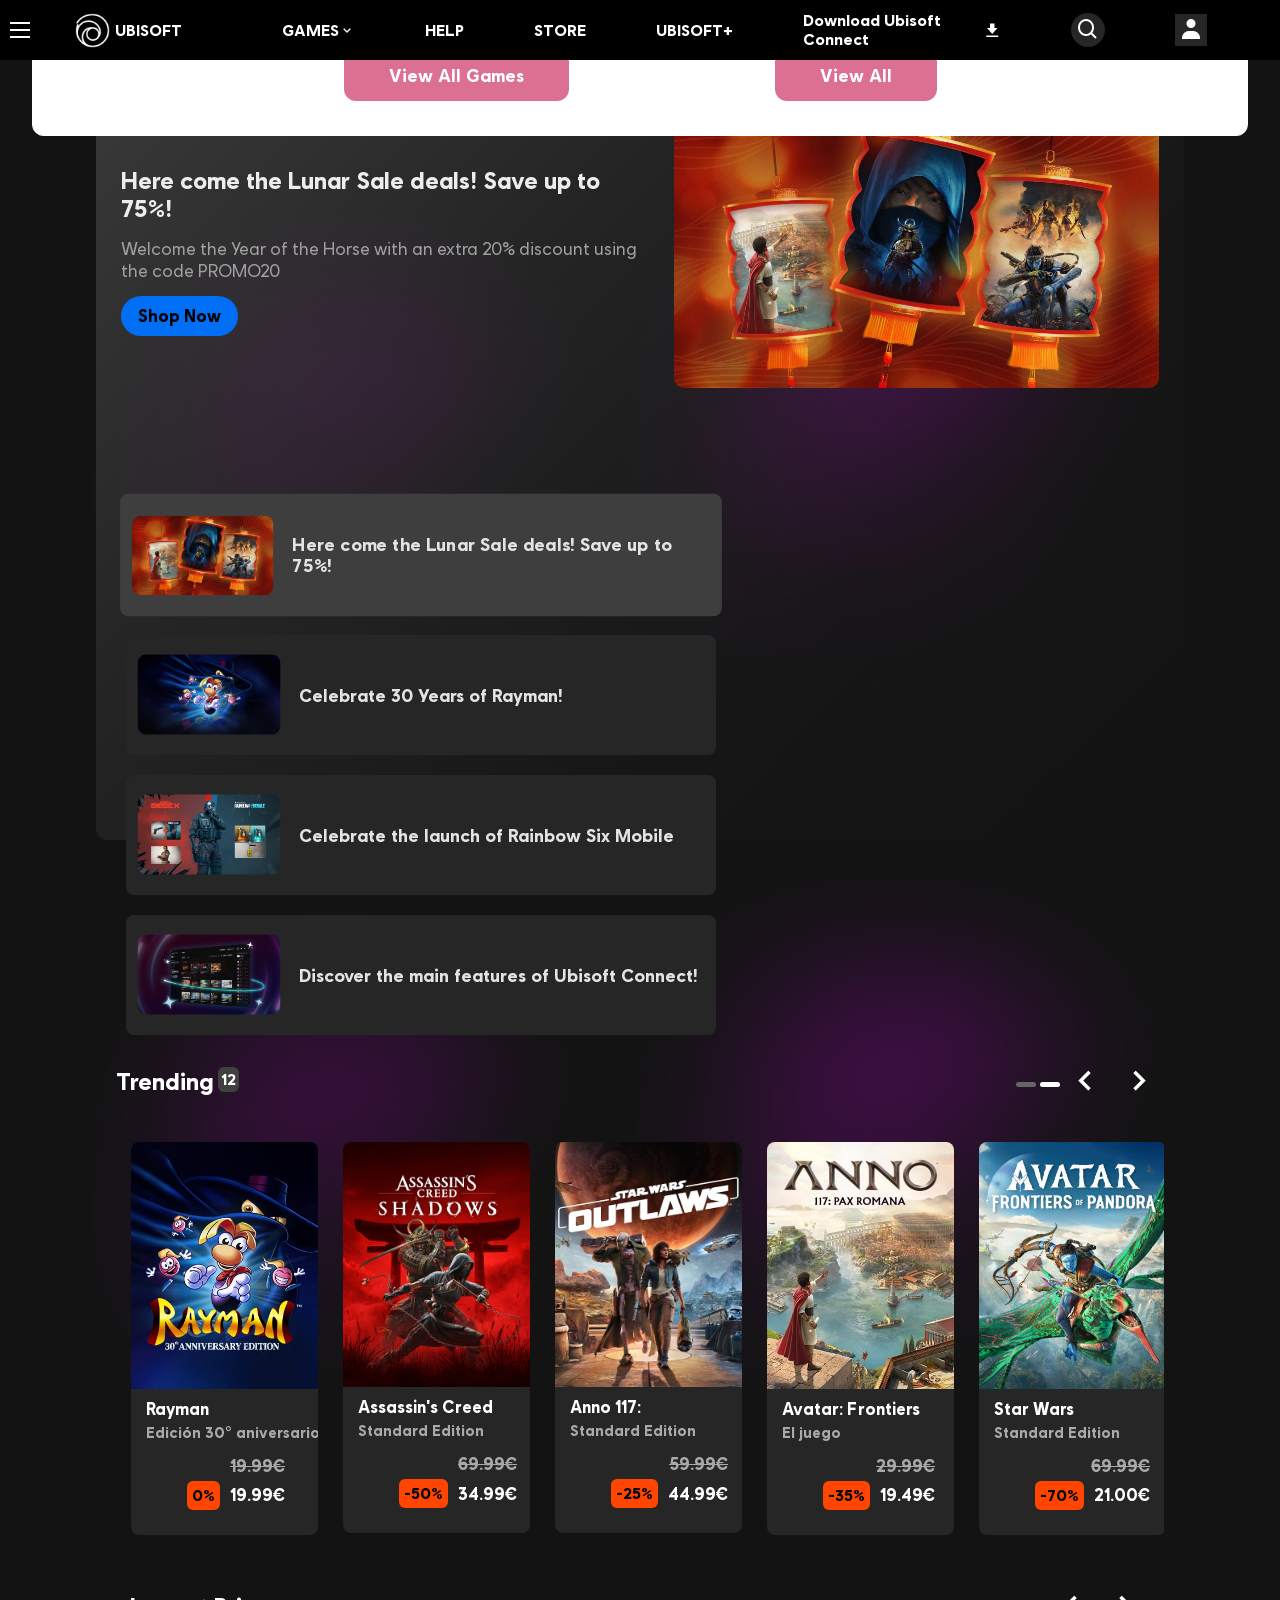
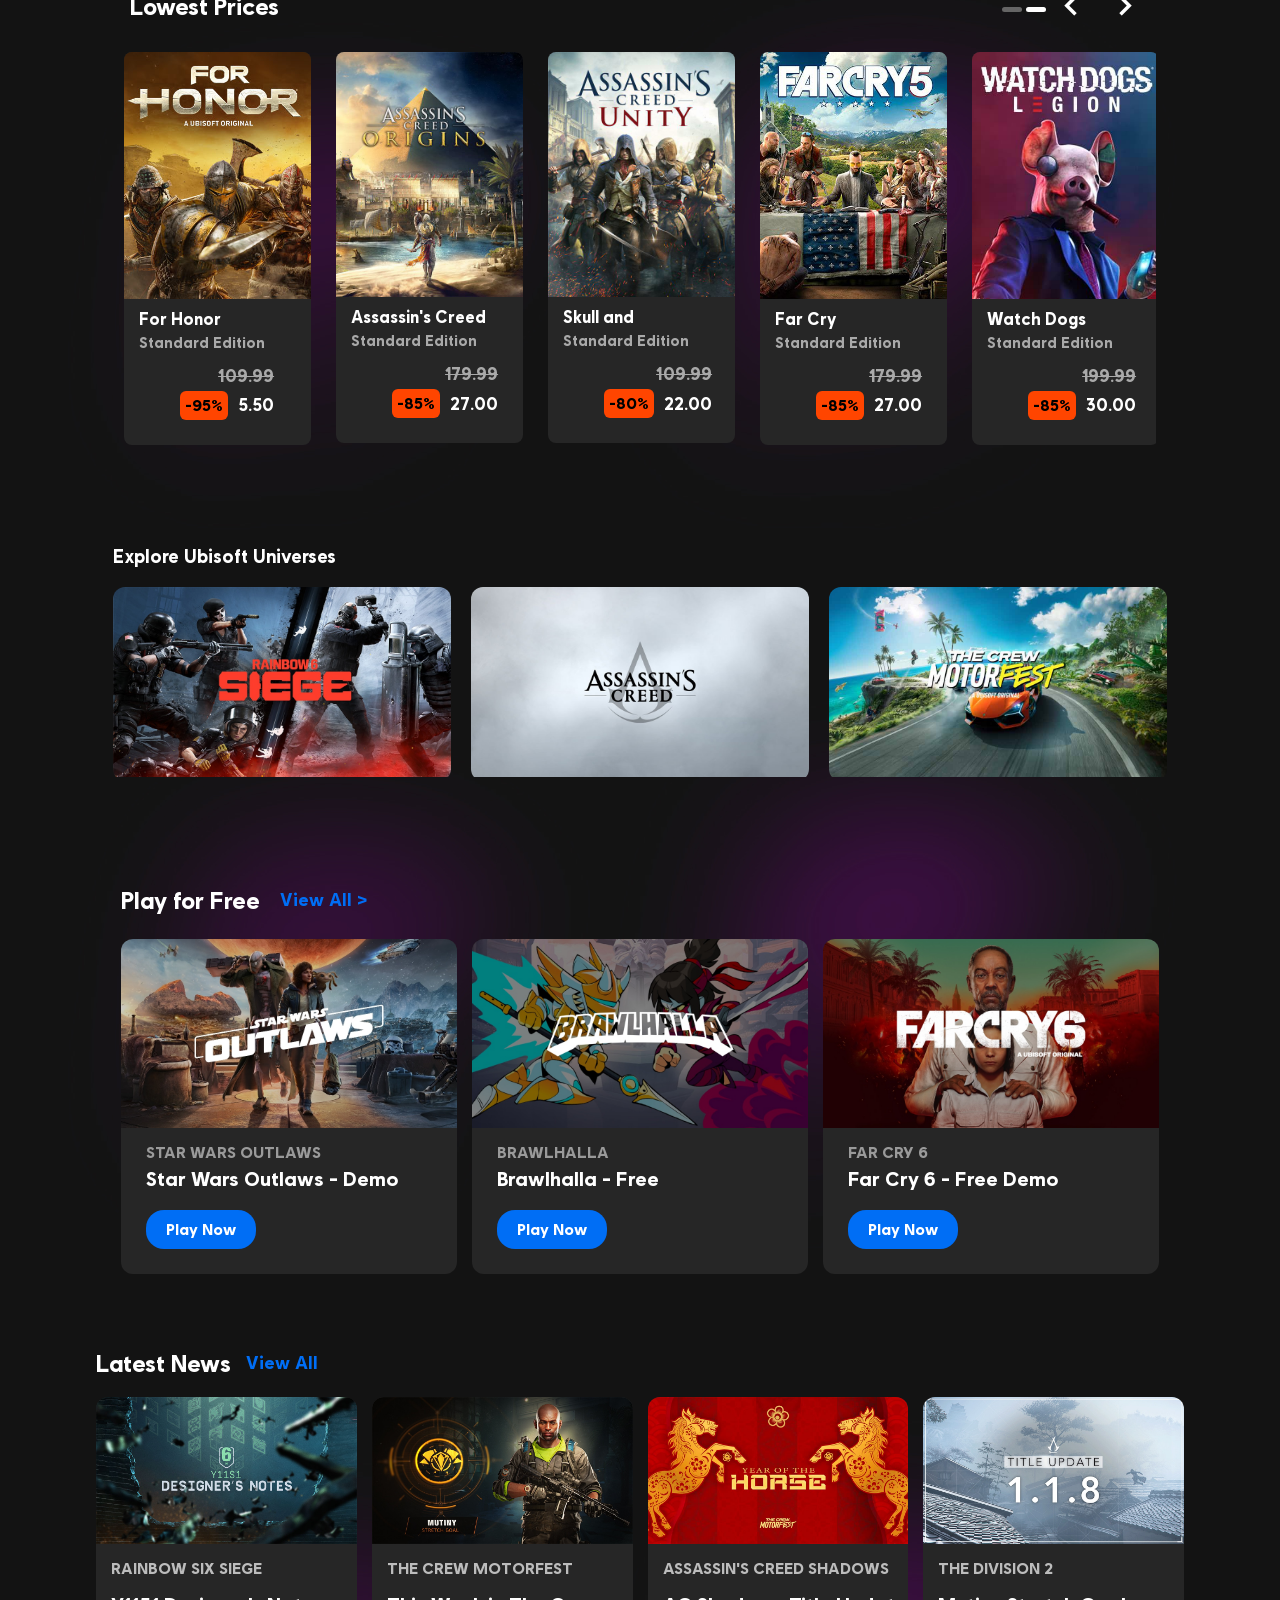
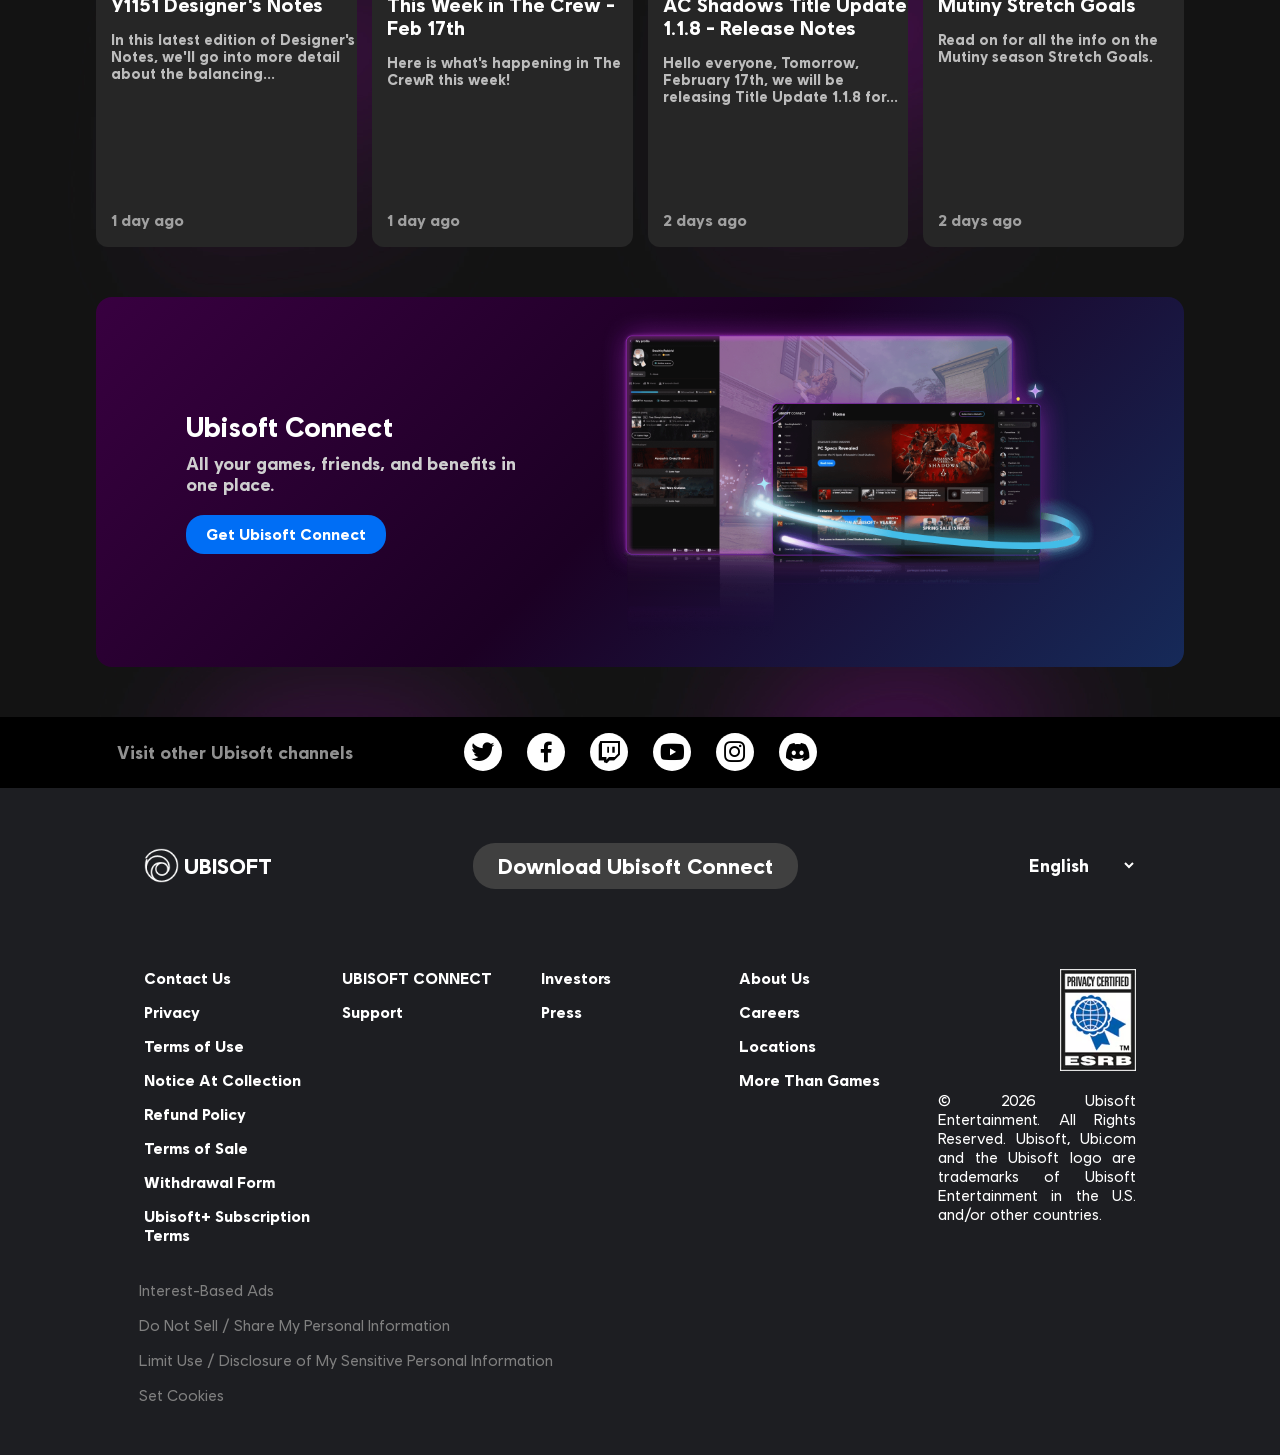
==== commit 77231f82: "create style humburger menu" ====
--- a/home.html
+++ b/home.html
@@ -14,11 +14,11 @@
     <header>
       <nav>
         <ul class="logo-and-category-in-header">
-          <!-- <li class="humburger-menu-icon">
+          <li class="humburger-menu-icon">
             <span></span>
             <span></span>
             <span></span>
-          </li> -->
+          </li>
           <li class="logo-box">
             <a href="home.html">
               <img
@@ -43,10 +43,10 @@
         </ul>
       </nav>
     </header>
-    <!-- <section class="hamburger-menu-section">
+    <section class="hamburger-menu-section">
       <ul>
         <li class="open-modal-in-header-mobile-size">
-          <p>GAMES</p>
+          <p>GAMES <i class="bx bx-chevron-down"></i></p>
           <div class="link-box">
             <a href="">Browse By Category</a>
             <a href="">Browse By Game</a>
@@ -63,7 +63,7 @@
       <ul>
         <li><a href="">UBISOFT+</a></li>
       </ul>
-    </section> -->
+    </section>
     <section class="open-modal-header-section">
       <div class="row-one-in-modal-section">
         <div class="div-one-in-row-one-in-modal-header">
--- a/css/compressed/main.min.css
+++ b/css/compressed/main.min.css
@@ -1 +1 @@
-*{padding:0;margin:0;list-style:none;box-sizing:border-box;text-decoration:none;font-family:"UbisoftFont-bold"}a{color:#fff}body{background-image:url(/assets/img/Untitled-1\ copy.jpg);background-size:100%;overflow-x:hidden}@font-face{font-family:"UbisoftFont-bold";src:url(/assets/fonts/Ubisoft\ Sans\ Bold.ttf)}@font-face{font-family:"UbisoftFont-regular";src:url(/assets/fonts/Ubisoft\ Sans\ Regular.ttf)}.hide-box{opacity:0 !important;visibility:hidden !important;z-index:-1;display:none !important}.select-box{background-color:#3e3e3e !important;color:#c1c1c1;transform:scale(1.02)}.back-color-span-for-slider{background-color:#656565 !important}.transform-for-modal-box{top:calc(0% + 60px) !important}.iconDeg{transform:rotate(180deg) !important}.transform-game-slider{transform:translateX(-51%)}.transform-game-slider-second{transform:translateX(-25%)}header{width:100%;height:fit-content;background-color:#000;position:absolute;top:0 !important;left:0 !important;z-index:2000}header nav{display:flex;align-items:center;justify-content:space-between;color:#fff}header nav ul{height:60px}header nav ul li{display:flex;align-items:center;justify-content:center;padding:15px 35px;height:100%;transition:all 220ms ease}header nav ul li i{transform:rotate(0);transition:all 220ms ease}header nav ul li:hover{background-color:#fff;color:#000}header nav ul li:first-child:hover{background-color:#000;color:#fff;cursor:pointer}header nav .logo-and-category-in-header{display:flex;align-items:center;justify-content:center;font-size:17px}header nav .logo-and-category-in-header .logo-box a{display:flex;align-items:center;justify-content:center;gap:5px;margin-right:30px}header nav .logo-and-category-in-header .logo-box a .logo{filter:invert(1);width:35px;height:auto}header nav .icon-in-header{display:flex;align-items:center;justify-content:center;gap:0px;margin-right:3%;font-size:18px}header nav .icon-in-header li:first-child:hover{cursor:pointer}header nav .icon-in-header li:hover{background-color:#000;color:#fff}header nav .icon-in-header li:hover i{cursor:pointer}header nav .icon-in-header .bxs-download{font-size:18px !important;background-color:none !important;padding:0 !important;margin-left:5px !important}header nav .icon-in-header .bx-search{font-size:24px;background-color:#262626;padding:5px;border-radius:50%}header nav .icon-in-header .bxs-user{font-size:24px;background-color:#262626;padding:4px}@media(max-width: 1920px){header nav ul li{font-size:16px !important}}@media(max-width: 768px){header nav{justify-content:center}header nav ul li{display:none}header nav ul li:first-child{display:block}header ul:nth-child(2){display:none !important}header ul:nth-child(2) li{display:none !important}}.open-modal-header-section{background-color:#fff;width:95%;top:-100%;left:50%;transform:translateX(-50%);z-index:1000;position:absolute;display:flex;align-items:center;justify-content:center;flex-direction:column;padding:25px;border-radius:0 0 12px 12px;transition:all 380ms ease}.open-modal-header-section .row-one-in-modal-section{display:flex;align-items:start;justify-content:space-between;padding:0 40px 0 40px;width:100%}.open-modal-header-section .row-one-in-modal-section .div-one-in-row-one-in-modal-header{display:flex;align-items:start;justify-content:center;flex-direction:column;gap:50px}.open-modal-header-section .row-one-in-modal-section .div-one-in-row-one-in-modal-header ul{display:flex;align-items:start;justify-content:center;flex-direction:column;gap:20px}.open-modal-header-section .row-one-in-modal-section .div-one-in-row-one-in-modal-header ul li{font-size:16px;font-family:"UbisoftFont-regular"}.open-modal-header-section .row-one-in-modal-section .div-one-in-row-one-in-modal-header ul li h2{color:#000;padding-bottom:10px;padding-right:180px;border-bottom:1px solid #000;font-family:"UbisoftFont-bold" !important;font-size:16px;word-spacing:.1px}.open-modal-header-section .row-one-in-modal-section .div-one-in-row-one-in-modal-header ul li a{color:#000}.open-modal-header-section .row-one-in-modal-section .div-one-in-row-one-in-modal-header ul li a:hover{text-decoration:underline}.open-modal-header-section .row-one-in-modal-section .div-two-in-row-one-in-modal-header{display:flex;align-items:center;justify-content:center}.open-modal-header-section .row-one-in-modal-section .div-two-in-row-one-in-modal-header ul{display:flex;align-items:start;justify-content:center;flex-direction:column;gap:30px}.open-modal-header-section .row-one-in-modal-section .div-two-in-row-one-in-modal-header ul li{font-size:16px;font-family:"UbisoftFont-regular"}.open-modal-header-section .row-one-in-modal-section .div-two-in-row-one-in-modal-header ul li h2{color:#000;padding-bottom:10px;padding-right:180px;border-bottom:1px solid #000;font-family:"UbisoftFont-bold" !important;font-size:16px;word-spacing:.1px}.open-modal-header-section .row-one-in-modal-section .div-two-in-row-one-in-modal-header ul li a{color:#000}.open-modal-header-section .row-one-in-modal-section .div-two-in-row-one-in-modal-header ul li a:hover{text-decoration:underline}.open-modal-header-section .row-one-in-modal-section .div-three-in-row-one-in-modal-header{display:flex;align-items:center;justify-content:center}.open-modal-header-section .row-one-in-modal-section .div-three-in-row-one-in-modal-header ul{display:flex;align-items:start;justify-content:center;flex-direction:column;gap:15px}.open-modal-header-section .row-one-in-modal-section .div-three-in-row-one-in-modal-header ul li:nth-child(1) h2{color:#000;padding-bottom:10px;padding-right:180px;border-bottom:1px solid #000;font-family:"UbisoftFont-bold" !important;font-size:16px;word-spacing:.1px}.open-modal-header-section .row-one-in-modal-section .div-three-in-row-one-in-modal-header ul li .game-card-in-modal-boxs{display:flex;align-items:start;justify-content:center;gap:50px}.open-modal-header-section .row-one-in-modal-section .div-three-in-row-one-in-modal-header ul li .game-card-in-modal-boxs .game-card-in-modal{display:flex;align-items:start;justify-content:center;flex-direction:column;gap:10px;border-radius:4px;border:1px solid rgba(0,0,0,.11);padding:10px;transition:all 180ms ease}.open-modal-header-section .row-one-in-modal-section .div-three-in-row-one-in-modal-header ul li .game-card-in-modal-boxs .game-card-in-modal:hover{box-shadow:0 0 5px 2px rgba(0,0,0,.2)}.open-modal-header-section .row-one-in-modal-section .div-three-in-row-one-in-modal-header ul li .game-card-in-modal-boxs .game-card-in-modal img{background-color:#c4c4c4;padding:20px;width:280px;height:auto}.open-modal-header-section .row-one-in-modal-section .div-three-in-row-one-in-modal-header ul li .game-card-in-modal-boxs .game-card-in-modal h2{color:#000;font-size:16px;margin-top:10px}.open-modal-header-section .row-one-in-modal-section .div-three-in-row-one-in-modal-header ul li .game-card-in-modal-boxs .game-card-in-modal p{color:#373737;font-size:14px;font-family:"UbisoftFont-regular"}.open-modal-header-section .link-to-other-page{width:50%;margin-top:40px;margin-bottom:20px;display:flex;align-items:center;justify-content:space-between}.open-modal-header-section .link-to-other-page button{border:none;padding:15px 45px;font-size:18px;background-color:#db7093;border-radius:12px;transition:all 280ms ease;color:#fff;cursor:pointer}.open-modal-header-section .link-to-other-page button:hover{background-color:rgba(216,112,147,0);color:#000;border:1px solid #000}@media(max-width: 1920px){.open-modal-header-section{padding:15px !important}.open-modal-header-section .row-one-in-modal-section{text-wrap:nowrap;padding:0 30px 0 30px;gap:45px}.open-modal-header-section .row-one-in-modal-section .div-one-in-row-one-in-modal-header h2{font-size:15px !important;padding-right:200px !important}.open-modal-header-section .row-one-in-modal-section .div-one-in-row-one-in-modal-header a{font-size:14px !important}.div-three-in-row-one-in-modal-header{top:-150% !important}.div-three-in-row-one-in-modal-header .game-card-in-modal-boxs{justify-content:start !important;flex-wrap:wrap}.div-three-in-row-one-in-modal-header .game-card-in-modal-boxs .game-card-in-modal{align-items:center !important}.div-three-in-row-one-in-modal-header .game-card-in-modal-boxs .game-card-in-modal img{width:180px !important}}@media(max-width: 768px){.open-modal-header-section{display:none}}.sliders-section{width:100%;height:calc(100vh - 60px);background-repeat:no-repeat;background-size:100%}.sliders-section .top-boxs{width:65%;height:750px;background:linear-gradient(135deg, rgb(57, 57, 57), rgba(53, 53, 53, 0.5), rgba(48, 48, 48, 0.1), rgba(42, 42, 42, 0));padding:25px;border-radius:12px;top:10%;left:50%;transform:translateX(-50%);position:absolute}.sliders-section .top-boxs .top-slider-boxs{display:flex;align-items:center;justify-content:space-between;gap:25px}.sliders-section .top-boxs .top-slider-boxs div{display:flex;align-items:start;justify-content:center;gap:15px;flex-direction:column;opacity:1;visibility:visible;transition:all 220ms ease}.sliders-section .top-boxs .top-slider-boxs div h3{color:#bbb}.sliders-section .top-boxs .top-slider-boxs div h1{color:#ededed}.sliders-section .top-boxs .top-slider-boxs div p{color:#a0a0a0;font-size:18px}.sliders-section .top-boxs .top-slider-boxs div button{background-color:#006ef5;border:none;border-radius:20px;padding:10px 17px;font-size:17px;transition:all 180ms;cursor:pointer}.sliders-section .top-boxs .top-slider-boxs div button:hover{background-color:#0060d6}.sliders-section .top-boxs .top-slider-boxs div:nth-child(2){width:60%;overflow:hidden;border-radius:10px;height:fit-content}.sliders-section .top-boxs .top-slider-boxs div:nth-child(2) img{width:100%;height:100%}.sliders-section .top-boxs .change-slider-by-box{display:flex;align-items:center;justify-content:space-between;gap:20px;width:100%;padding:30px;position:absolute;top:75%;left:50%;transform:translateX(-50%)}.sliders-section .top-boxs .change-slider-by-box .change-box{background-color:#262626;padding:18px;display:flex;align-items:center;justify-content:center;gap:25px;border-radius:8px;transition:all 180ms ease;cursor:pointer}.sliders-section .top-boxs .change-slider-by-box .change-box img{width:200px;transform:scale(1.1);border-radius:8px;overflow:hidden}.sliders-section .top-boxs .change-slider-by-box .change-box p{font-size:18px;color:#e3e3e3}.sliders-section .top-boxs .change-slider-by-box .change-box:hover{background-color:#202020}@media(max-width: 1920px){.sliders-section .top-boxs{width:85%}.sliders-section .change-slider-by-box{top:50% !important;flex-wrap:wrap}.sliders-section .change-slider-by-box .change-box{width:590px;height:120px;justify-content:start !important}.sliders-section .change-slider-by-box .change-box img{width:130px !important}.sliders-section .change-slider-by-box .change-box p{font-size:16px}}.first-game-slider{width:65%;height:fit-content;padding:20px;display:flex;align-items:center;justify-content:center;gap:20px;flex-direction:column;position:absolute;top:75%;left:50%;transform:translateX(-50%)}.first-game-slider .title-in-first-game-slider-and-arrows{display:flex;align-items:center;justify-content:space-between;width:100%}.first-game-slider .title-in-first-game-slider-and-arrows .title-in-first-game-slider{font-size:24px;color:#fff;position:relative}.first-game-slider .title-in-first-game-slider-and-arrows .title-in-first-game-slider span{background-color:#404040;padding:3px;border-radius:6px;font-size:16px;position:absolute;left:105%;top:0%}.first-game-slider .title-in-first-game-slider-and-arrows .arrow-in-first-game-slider{display:flex;align-items:center;justify-content:space-between}.first-game-slider .title-in-first-game-slider-and-arrows .arrow-in-first-game-slider .spans-in-game-slider span{display:inline-block;width:20px;height:5px;border-radius:4px;background-color:#fff}.first-game-slider .title-in-first-game-slider-and-arrows .arrow-in-first-game-slider i{font-size:42px;padding:5px;color:#fff;cursor:pointer;transition:all 200ms ease}.first-game-slider .title-in-first-game-slider-and-arrows .arrow-in-first-game-slider i:hover{color:#c8c8c8}.first-game-slider .first-games-slider-root-section{display:flex;align-items:start;justify-content:flex-start;gap:25px;overflow-x:hidden;width:100%;padding:15px}.first-game-slider .first-games-slider-root-section .first-games-slider-root{display:flex;align-items:start;justify-content:flex-start;gap:25px;transition:all 340ms ease}.first-game-slider .first-games-slider-root-section .first-games-slider-root .game-card{flex-shrink:0;width:243px;height:fit-content;padding-bottom:25px;display:flex;align-items:start;justify-content:start;position:relative;flex-direction:column;border-radius:8px;background-color:#262626;overflow:hidden;transition:all 280ms ease;text-wrap:nowrap;text-overflow:hidden}.first-game-slider .first-games-slider-root-section .first-games-slider-root .game-card img{width:243px;height:auto;transition:all 280ms ease}.first-game-slider .first-games-slider-root-section .first-games-slider-root .game-card .game-name{font-size:18px;margin-left:15px;margin-top:10px;color:#fff}.first-game-slider .first-games-slider-root-section .first-games-slider-root .game-card .game-description{font-size:16px;margin-left:15px;margin-top:5px;color:#a9a9a9}.first-game-slider .first-games-slider-root-section .first-games-slider-root .game-card .original-price{font-size:17px;margin-left:72%;margin-top:15px;color:#a9a9a9;text-decoration:line-through}.first-game-slider .first-games-slider-root-section .first-games-slider-root .game-card .all-price{display:flex;align-items:end;justify-content:center;flex-direction:column;margin-left:40%}.first-game-slider .first-games-slider-root-section .first-games-slider-root .game-card .all-price .discount-and-price{display:flex;align-items:center;justify-content:flex-end;width:100%;gap:10px;margin-top:5px}.first-game-slider .first-games-slider-root-section .first-games-slider-root .game-card .all-price .discount-and-price .price{font-size:17px;color:#fff}.first-game-slider .first-games-slider-root-section .first-games-slider-root .game-card .all-price .discount-and-price .discount{background-color:#ff4500;padding:5px;border-radius:6px}.first-game-slider .first-games-slider-root-section .first-games-slider-root .game-card:hover img{transform:scale(1.04)}.first-game-slider .first-games-slider-root-section .first-games-slider-root .game-card:hover{background-color:#290f00;cursor:pointer}@media(max-width: 1920px){.first-game-slider{width:85%;top:115%}.first-games-slider-root-section .first-games-slider-root .game-card{width:187px !important}.first-games-slider-root-section .first-games-slider-root .game-card img{width:187px !important;height:auto;transition:all 280ms ease}.first-games-slider-root-section .first-games-slider-root .game-card .game-name{font-size:17px !important}.first-games-slider-root-section .first-games-slider-root .game-card .game-description{font-size:15px !important}.first-games-slider-root-section .first-games-slider-root .game-card .all-price{margin-left:30% !important}}.second-game-slider{width:100%;margin:150px auto 50px auto;height:fit-content;padding:20px;display:flex;align-items:center;justify-content:center;gap:20px;flex-direction:column;background-repeat:no-repeat}.second-game-slider .title-in-second-game-slider-and-arrows{display:flex;align-items:center;justify-content:space-between;width:65%}.second-game-slider .title-in-second-game-slider-and-arrows .title-in-second-game-slider{font-size:24px;color:#fff;position:relative}.second-game-slider .title-in-second-game-slider-and-arrows .arrow-in-second-game-slider{display:flex;align-items:center;justify-content:space-between}.second-game-slider .title-in-second-game-slider-and-arrows .arrow-in-second-game-slider .spans-in-game-slider span{display:inline-block;width:20px;height:5px;border-radius:4px;background-color:#fff}.second-game-slider .title-in-second-game-slider-and-arrows .arrow-in-second-game-slider i{font-size:42px;padding:5px;color:#fff;cursor:pointer;transition:all 200ms ease}.second-game-slider .title-in-second-game-slider-and-arrows .arrow-in-second-game-slider i:hover{color:#c8c8c8}.second-game-slider .second-games-slider-root-section{display:flex;align-items:start;justify-content:flex-start;gap:25px;overflow-x:hidden;width:65%;padding:15px}.second-game-slider .second-games-slider-root-section .second-games-slider-root{display:flex;align-items:start;justify-content:flex-start;gap:25px;transition:all 340ms ease}.second-game-slider .second-games-slider-root-section .second-games-slider-root .second-game-card{flex-shrink:0;width:243px;height:fit-content;padding-bottom:25px;display:flex;align-items:start;justify-content:center;position:relative;flex-direction:column;border-radius:8px;background-color:#262626;overflow:hidden;transition:all 280ms ease;text-wrap:nowrap;text-overflow:hidden}.second-game-slider .second-games-slider-root-section .second-games-slider-root .second-game-card img{width:100%;height:auto;transition:all 280ms ease}.second-game-slider .second-games-slider-root-section .second-games-slider-root .second-game-card .game-name{font-size:20px;margin-left:15px;margin-top:10px;color:#fff}.second-game-slider .second-games-slider-root-section .second-games-slider-root .second-game-card .game-description{font-size:17px;margin-left:15px;margin-top:5px;color:#a9a9a9}.second-game-slider .second-games-slider-root-section .second-games-slider-root .second-game-card .original-price{font-size:17px;margin-left:72%;margin-top:15px;color:#a9a9a9;text-decoration:line-through}.second-game-slider .second-games-slider-root-section .second-games-slider-root .second-game-card .all-price{display:flex;align-items:end;justify-content:center;flex-direction:column;margin-left:40%}.second-game-slider .second-games-slider-root-section .second-games-slider-root .second-game-card .all-price .discount-and-price{display:flex;align-items:center;justify-content:flex-end;width:100%;gap:10px;margin-top:5px}.second-game-slider .second-games-slider-root-section .second-games-slider-root .second-game-card .all-price .discount-and-price .price{font-size:17px;color:#fff}.second-game-slider .second-games-slider-root-section .second-games-slider-root .second-game-card .all-price .discount-and-price .discount{background-color:#ff4500;padding:5px;border-radius:6px}.second-game-slider .second-games-slider-root-section .second-games-slider-root .second-game-card:hover img{transform:scale(1.04)}.second-game-slider .second-games-slider-root-section .second-games-slider-root .second-game-card:hover{background-color:#290f00;cursor:pointer}@media(max-width: 1920px){.second-game-slider{margin:350px auto 60px auto;width:100% !important}.second-game-slider .title-in-second-game-slider-and-arrows{width:85%}.second-game-slider .second-games-slider-root-section{width:86% !important;padding:0 !important}.second-game-slider .second-games-slider-root-section .second-games-slider-root .second-game-card{width:187px !important}.second-game-slider .second-games-slider-root-section .second-games-slider-root .second-game-card img{width:187px !important;height:auto;transition:all 280ms ease}.second-game-slider .second-games-slider-root-section .second-games-slider-root .second-game-card .game-name{font-size:17px !important}.second-game-slider .second-games-slider-root-section .second-games-slider-root .second-game-card .game-description{font-size:15px !important}.second-game-slider .second-games-slider-root-section .second-games-slider-root .second-game-card .all-price{margin-left:30% !important}}.game-banner{display:flex;align-items:start;justify-content:center;flex-direction:column;gap:20px;width:65%}.game-banner .game-banner-title{color:#fff}.game-banner .game-banner-img-box{display:flex;align-items:start;justify-content:center;gap:40px;width:100%}.game-banner .game-banner-img-box .rainbow:hover h3{top:87%}.game-banner .game-banner-img-box .rainbow:hover img{transform:scale(1.1)}.game-banner .game-banner-img-box .assassin:hover h3{top:87%}.game-banner .game-banner-img-box .assassin:hover img{transform:scale(1.1)}.game-banner .game-banner-img-box .the-crew:hover h3{top:87%}.game-banner .game-banner-img-box .the-crew:hover img{transform:scale(1.1)}.game-banner .game-banner-img-box div{width:600px;border-radius:12px;overflow:hidden;position:relative}.game-banner .game-banner-img-box div img{width:100%;transition:all 280ms ease}.game-banner .game-banner-img-box div h3{position:absolute;top:100%;left:5%;color:#fff;transition:all 280ms ease;backdrop-filter:blur(8px);padding:5px 7px;border-radius:8px}@media(max-width: 1920px){.game-banner{width:85%}.game-banner .game-banner-img-box{gap:20px}.game-banner .game-banner-img-box img{width:100%}.game-banner .game-banner-img-box .rainbow:hover h3{top:83%}.game-banner .game-banner-img-box .assassin:hover h3{top:83%}.game-banner .game-banner-img-box .the-crew:hover h3{top:83%}}.news-section{width:65%;display:flex;justify-content:center;align-items:start;flex-direction:column;gap:20px;margin:25px auto}.news-section .news-title{display:flex;align-items:center;justify-content:start;width:100%;gap:15px}.news-section .news-title h1{color:#fff}.news-section .news-title a{color:#006ef5;font-size:18px;cursor:pointer}.news-section .news-box{display:flex;justify-content:center;align-items:start;gap:25px;width:100%}.news-section .news-box .news-card{display:flex;align-items:start;justify-content:start;flex-direction:column;position:relative;overflow:hidden;border-radius:12px;gap:15px;background-color:#262626;height:450px;transition:all 200ms ease;cursor:pointer}.news-section .news-box .news-card img{width:100%;transition:all 200ms ease}.news-section .news-box .news-card .name-game-news{color:#bcbcbc;font-size:16px;margin-left:15px}.news-section .news-box .news-card h1{color:#fff;font-size:22px;margin-left:15px}.news-section .news-box .news-card h3{color:#bcbcbc;font-size:16px;margin-left:15px}.news-section .news-box .news-card .date-in-news-box{position:absolute;top:92%;left:15px;color:#a0a0a0;font-size:16px}.news-section .news-box .news-card:hover{background-color:#2c2c2c}.news-section .news-box .news-card:hover img{transform:scale(1.04)}@media(max-width: 1920px){.news-section{width:85% !important}.news-box{gap:15px !important}.news-box .news-card h1{font-size:20px !important}.news-box .news-card h3{font-size:15px !important}}.game-information{width:65%;display:flex;align-items:center;justify-content:center;margin:50px auto;flex-direction:column;gap:25px;padding:25px}.game-information .game-information-title{display:flex;justify-content:start;align-items:center;width:100%;gap:20px}.game-information .game-information-title h1{color:#fff}.game-information .game-information-title a{color:#006ef5;font-size:18px;cursor:pointer}.game-information .game-information-box{display:flex;align-items:center;justify-content:center;gap:25px;width:100%}.game-information .game-information-box .game-information-card{display:flex;align-items:start;justify-content:center;flex-direction:column;color:#fff;background-color:#262626;border-radius:12px;overflow:hidden;padding-bottom:25px}.game-information .game-information-box .game-information-card img{width:100%}.game-information .game-information-box .game-information-card h1{margin-left:25px;margin-bottom:20px;font-size:20px}.game-information .game-information-box .game-information-card h2{margin-left:25px;font-size:16px;margin-bottom:5px;margin-top:15px;color:#9a9a9a}.game-information .game-information-box .game-information-card button{margin-left:25px;background-color:#006ef5;border:none;padding:10px 20px;border-radius:18px;font-size:16px;color:#fff;cursor:pointer;transition:all 180ms ease}.game-information .game-information-box .game-information-card button:hover{background-color:#0059c6}@media(max-width: 1920px){.game-information{width:85% !important}.game-information .game-information-box{gap:15px}}.ubisoft-connect{display:flex;align-items:center;justify-content:center;border-radius:16px;background:linear-gradient(135deg, rgb(56, 0, 64) 0%, rgb(28, 0, 36) 50%, rgb(22, 42, 89) 100%);width:65%;margin:50px auto}.ubisoft-connect .connect-text{display:flex;align-items:start;justify-content:center;flex-direction:column;width:100%;margin-left:90px;gap:10px}.ubisoft-connect .connect-text h1{color:#fff;font-size:28px}.ubisoft-connect .connect-text p{color:#cfcfcf;font-size:18px}.ubisoft-connect .connect-text button{background-color:#006ef5;margin-top:10px;border:none;padding:10px 20px;border-radius:18px;font-size:16px;color:#fff;cursor:pointer;transition:all 180ms ease}.ubisoft-connect .connect-text button:hover{background-color:#0059c6}.ubisoft-connect .connect-img{width:100%}.ubisoft-connect .connect-img img{width:650px}@media(max-width: 1920px){.ubisoft-connect{width:85%}}.social-box{width:100%;background-color:#000;display:flex;align-items:center;justify-content:center;padding:25px;position:relative}.social-box .text-in-social-box{width:65%}.social-box .text-in-social-box p{font-size:18px;color:#909090}.social-box .icon-social{width:100%;display:flex;align-items:center;justify-content:center;gap:25px;left:50%;transform:translateX(-50%);position:absolute}.social-box .icon-social a i{font-size:28px;color:#000;background-color:#fff;padding:5px;border-radius:50%}@media(max-width: 1920px){.text-in-social-box{width:85% !important}}footer{width:100%;background-color:#1d1e22;height:fit-content;padding:50px;display:flex;align-items:center;justify-content:center;flex-direction:column;gap:20px}footer .row-one-in-footer{width:65%;display:flex;align-items:center;justify-content:space-between;padding:5px}footer .row-one-in-footer .logo-in-row-one-footer a{font-size:22px;font-weight:bold;color:#fff;text-decoration:none;display:flex;align-items:center;justify-content:center;gap:5px}footer .row-one-in-footer .logo-in-row-one-footer a img{filter:invert(1);width:35px;height:auto}footer .row-one-in-footer button{padding:10px 25px;background-color:rgba(0,0,0,0);color:#fff;background-color:#404040;border-radius:22px;border:none;font-size:22px;cursor:pointer;transition:all 300ms ease}footer .row-one-in-footer button:hover{border:1px solid #fff;background-color:rgba(0,0,0,0)}footer .row-one-in-footer select{padding:10px 25px;font-size:18px;background-color:hsla(0,0%,100%,0);color:#fff;border:none;cursor:pointer}footer .row-one-in-footer select option{background-color:#1d1e22}footer .row-two-in-footer{margin-top:50px;width:65%;display:flex;align-items:start;justify-content:space-between;padding:5px}footer .row-two-in-footer ul{width:100%;display:flex;align-items:start;justify-content:center;flex-direction:column;gap:15px}footer .row-two-in-footer ul li a:hover{text-decoration:underline}footer .row-two-in-footer ul:last-child{align-items:end}footer .row-two-in-footer ul:last-child p{color:#fff;font-size:16px;text-align:justify;font-family:"UbisoftFont-regular"}footer .row-three-in-footer{margin-top:10px;width:65%;display:flex;align-items:start;justify-content:start;gap:40px}footer .row-three-in-footer ul{width:100%;display:flex;align-items:start;justify-content:center;flex-direction:column;gap:15px}footer .row-three-in-footer ul li a{color:gray;font-size:16px;font-family:"UbisoftFont-regular"}footer .row-three-in-footer ul li a:hover{text-decoration:underline}@media(max-width: 1920px){.row-one-in-footer{width:85% !important}.row-two-in-footer{width:85% !important}.row-three-in-footer{width:85% !important}}/*# sourceMappingURL=main.min.css.map */+*{padding:0;margin:0;list-style:none;box-sizing:border-box;text-decoration:none;font-family:"UbisoftFont-bold"}a{color:#fff}body{background-image:url(/assets/img/Untitled-1\ copy.jpg);background-size:100%;overflow-x:hidden !important}@font-face{font-family:"UbisoftFont-bold";src:url(/assets/fonts/Ubisoft\ Sans\ Bold.ttf)}@font-face{font-family:"UbisoftFont-regular";src:url(/assets/fonts/Ubisoft\ Sans\ Regular.ttf)}.hide-box{opacity:0 !important;visibility:hidden !important;z-index:-1;display:none !important}.select-box{background-color:#3e3e3e !important;color:#c1c1c1;transform:scale(1.02)}.back-color-span-for-slider{background-color:#656565 !important}.transform-for-modal-box{top:calc(0% + 60px) !important}.iconDeg{transform:rotate(180deg) !important}.transform-game-slider{transform:translateX(-51%)}.transform-game-slider-second{transform:translateX(-25%)}.fit-content-height{height:fit-content;padding-bottom:15px;margin-top:15px}.show-humbergur-menu{left:0}header{width:100%;height:fit-content;background-color:#000;position:absolute;top:0 !important;left:0 !important;z-index:2000}header nav{display:flex;align-items:center;justify-content:space-between;color:#fff}header nav ul{height:60px}header nav ul li{display:flex;align-items:center;justify-content:center;padding:15px 35px;height:100%;transition:all 220ms ease}header nav ul li i{transform:rotate(0);transition:all 220ms ease}header nav ul li:hover{background-color:#fff;color:#000}header nav ul li:first-child:hover{background-color:#000;color:#fff;cursor:pointer}header nav .logo-and-category-in-header{display:flex;align-items:center;justify-content:center;font-size:17px}header nav .logo-and-category-in-header .logo-box a{display:flex;align-items:center;justify-content:center;gap:5px;margin-right:30px}header nav .logo-and-category-in-header .logo-box a .logo{filter:invert(1);width:35px;height:auto}header nav .icon-in-header{display:flex;align-items:center;justify-content:center;gap:0px;margin-right:3%;font-size:18px}header nav .icon-in-header li:first-child:hover{cursor:pointer}header nav .icon-in-header li:hover{background-color:#000;color:#fff}header nav .icon-in-header li:hover i{cursor:pointer}header nav .icon-in-header .bxs-download{font-size:18px !important;background-color:none !important;padding:0 !important;margin-left:5px !important}header nav .icon-in-header .bx-search{font-size:24px;background-color:#262626;padding:5px;border-radius:50%}header nav .icon-in-header .bxs-user{font-size:24px;background-color:#262626;padding:4px}@media(max-width: 1920px){header nav ul li{font-size:16px !important}}@media(max-width: 768px){header nav{justify-content:start}header nav ul{gap:90px;margin-left:15px}header nav ul li:nth-child(3),header nav ul li:nth-child(4),header nav ul li:nth-child(5),header nav ul li:nth-child(6){display:none !important}header ul:nth-child(2){display:none !important}header ul:nth-child(2) li{display:none !important}}.humburger-menu-icon{display:flex;align-items:center;justify-content:center;flex-direction:column;gap:5px;padding:5px 10px}.humburger-menu-icon span{width:20px !important;height:2px !important;background-color:#fff}.hamburger-menu-section{width:100%;height:100%;background-color:#262626;z-index:2000;position:absolute;top:calc(0% + 60px);left:-120%;transition:all 280ms ease}.hamburger-menu-section ul{padding:15px;border-bottom:1px solid #727272}.hamburger-menu-section ul .open-modal-in-header-mobile-size p{color:#fff}.hamburger-menu-section ul .open-modal-in-header-mobile-size .link-box{display:flex;height:0 !important;width:100%;overflow:hidden;align-items:start;justify-content:start;flex-direction:column;gap:15px;transition:all 320ms ease}.hamburger-menu-section ul .open-modal-in-header-mobile-size .link-box a{font-family:"UbisoftFont-regular";font-size:18px;margin-left:20px}.hamburger-menu-section ul li{padding:5px;font-size:20px}.open-modal-header-section{background-color:#fff;width:95%;top:-130%;left:50%;transform:translateX(-50%);z-index:1000;position:absolute;display:flex;align-items:center;justify-content:center;flex-direction:column;padding:25px;border-radius:0 0 12px 12px;transition:all 380ms ease}.open-modal-header-section .row-one-in-modal-section{display:flex;align-items:start;justify-content:space-between;padding:0 40px 0 40px;width:100%}.open-modal-header-section .row-one-in-modal-section .div-one-in-row-one-in-modal-header{display:flex;align-items:start;justify-content:center;flex-direction:column;gap:50px}.open-modal-header-section .row-one-in-modal-section .div-one-in-row-one-in-modal-header ul{display:flex;align-items:start;justify-content:center;flex-direction:column;gap:20px}.open-modal-header-section .row-one-in-modal-section .div-one-in-row-one-in-modal-header ul li{font-size:16px;font-family:"UbisoftFont-regular"}.open-modal-header-section .row-one-in-modal-section .div-one-in-row-one-in-modal-header ul li h2{color:#000;padding-bottom:10px;padding-right:180px;border-bottom:1px solid #000;font-family:"UbisoftFont-bold" !important;font-size:16px;word-spacing:.1px}.open-modal-header-section .row-one-in-modal-section .div-one-in-row-one-in-modal-header ul li a{color:#000}.open-modal-header-section .row-one-in-modal-section .div-one-in-row-one-in-modal-header ul li a:hover{text-decoration:underline}.open-modal-header-section .row-one-in-modal-section .div-two-in-row-one-in-modal-header{display:flex;align-items:center;justify-content:center}.open-modal-header-section .row-one-in-modal-section .div-two-in-row-one-in-modal-header ul{display:flex;align-items:start;justify-content:center;flex-direction:column;gap:30px}.open-modal-header-section .row-one-in-modal-section .div-two-in-row-one-in-modal-header ul li{font-size:16px;font-family:"UbisoftFont-regular"}.open-modal-header-section .row-one-in-modal-section .div-two-in-row-one-in-modal-header ul li h2{color:#000;padding-bottom:10px;padding-right:180px;border-bottom:1px solid #000;font-family:"UbisoftFont-bold" !important;font-size:16px;word-spacing:.1px}.open-modal-header-section .row-one-in-modal-section .div-two-in-row-one-in-modal-header ul li a{color:#000}.open-modal-header-section .row-one-in-modal-section .div-two-in-row-one-in-modal-header ul li a:hover{text-decoration:underline}.open-modal-header-section .row-one-in-modal-section .div-three-in-row-one-in-modal-header{display:flex;align-items:center;justify-content:center}.open-modal-header-section .row-one-in-modal-section .div-three-in-row-one-in-modal-header ul{display:flex;align-items:start;justify-content:center;flex-direction:column;gap:15px}.open-modal-header-section .row-one-in-modal-section .div-three-in-row-one-in-modal-header ul li:nth-child(1) h2{color:#000;padding-bottom:10px;padding-right:180px;border-bottom:1px solid #000;font-family:"UbisoftFont-bold" !important;font-size:16px;word-spacing:.1px}.open-modal-header-section .row-one-in-modal-section .div-three-in-row-one-in-modal-header ul li .game-card-in-modal-boxs{display:flex;align-items:start;justify-content:center;gap:50px}.open-modal-header-section .row-one-in-modal-section .div-three-in-row-one-in-modal-header ul li .game-card-in-modal-boxs .game-card-in-modal{display:flex;align-items:start;justify-content:center;flex-direction:column;gap:10px;border-radius:4px;border:1px solid rgba(0,0,0,.11);padding:10px;transition:all 180ms ease}.open-modal-header-section .row-one-in-modal-section .div-three-in-row-one-in-modal-header ul li .game-card-in-modal-boxs .game-card-in-modal:hover{box-shadow:0 0 5px 2px rgba(0,0,0,.2)}.open-modal-header-section .row-one-in-modal-section .div-three-in-row-one-in-modal-header ul li .game-card-in-modal-boxs .game-card-in-modal img{background-color:#c4c4c4;padding:20px;width:280px;height:auto}.open-modal-header-section .row-one-in-modal-section .div-three-in-row-one-in-modal-header ul li .game-card-in-modal-boxs .game-card-in-modal h2{color:#000;font-size:16px;margin-top:10px}.open-modal-header-section .row-one-in-modal-section .div-three-in-row-one-in-modal-header ul li .game-card-in-modal-boxs .game-card-in-modal p{color:#373737;font-size:14px;font-family:"UbisoftFont-regular"}.open-modal-header-section .link-to-other-page{width:50%;margin-top:40px;margin-bottom:20px;display:flex;align-items:center;justify-content:space-between}.open-modal-header-section .link-to-other-page button{border:none;padding:15px 45px;font-size:18px;background-color:#db7093;border-radius:12px;transition:all 280ms ease;color:#fff;cursor:pointer}.open-modal-header-section .link-to-other-page button:hover{background-color:rgba(216,112,147,0);color:#000;border:1px solid #000}@media(max-width: 1920px){.open-modal-header-section{padding:15px !important}.open-modal-header-section .row-one-in-modal-section{text-wrap:nowrap;padding:0 30px 0 30px;gap:45px}.open-modal-header-section .row-one-in-modal-section .div-one-in-row-one-in-modal-header h2{font-size:15px !important;padding-right:200px !important}.open-modal-header-section .row-one-in-modal-section .div-one-in-row-one-in-modal-header a{font-size:14px !important}.div-three-in-row-one-in-modal-header{top:-150% !important}.div-three-in-row-one-in-modal-header .game-card-in-modal-boxs{justify-content:start !important;flex-wrap:wrap}.div-three-in-row-one-in-modal-header .game-card-in-modal-boxs .game-card-in-modal{align-items:center !important}.div-three-in-row-one-in-modal-header .game-card-in-modal-boxs .game-card-in-modal img{width:180px !important}}@media(max-width: 768px){.open-modal-header-section{display:none}}.sliders-section{width:100%;height:calc(100vh - 60px);background-repeat:no-repeat;background-size:100%}.sliders-section .top-boxs{width:65%;height:750px;background:linear-gradient(135deg, rgb(57, 57, 57), rgba(53, 53, 53, 0.5), rgba(48, 48, 48, 0.1), rgba(42, 42, 42, 0));padding:25px;border-radius:12px;top:10%;left:50%;transform:translateX(-50%);position:absolute}.sliders-section .top-boxs .top-slider-boxs{display:flex;align-items:center;justify-content:space-between;gap:25px}.sliders-section .top-boxs .top-slider-boxs div{display:flex;align-items:start;justify-content:center;gap:15px;flex-direction:column;opacity:1;visibility:visible;transition:all 220ms ease}.sliders-section .top-boxs .top-slider-boxs div h3{color:#bbb}.sliders-section .top-boxs .top-slider-boxs div h1{color:#ededed}.sliders-section .top-boxs .top-slider-boxs div p{color:#a0a0a0;font-size:18px;font-family:"UbisoftFont-regular"}.sliders-section .top-boxs .top-slider-boxs div button{background-color:#006ef5;border:none;border-radius:20px;padding:10px 17px;font-size:17px;transition:all 180ms;cursor:pointer}.sliders-section .top-boxs .top-slider-boxs div button:hover{background-color:#0060d6}.sliders-section .top-boxs .top-slider-boxs div:nth-child(2){width:60%;overflow:hidden;border-radius:10px;height:fit-content}.sliders-section .top-boxs .top-slider-boxs div:nth-child(2) img{width:100%;height:100%}.sliders-section .top-boxs .change-slider-by-box{display:flex;align-items:center;justify-content:space-between;gap:20px;width:100%;padding:30px;position:absolute;top:75%;left:50%;transform:translateX(-50%)}.sliders-section .top-boxs .change-slider-by-box .change-box{background-color:#262626;padding:18px;display:flex;align-items:center;justify-content:center;gap:25px;border-radius:8px;transition:all 180ms ease;cursor:pointer}.sliders-section .top-boxs .change-slider-by-box .change-box img{width:200px;transform:scale(1.1);border-radius:8px;overflow:hidden}.sliders-section .top-boxs .change-slider-by-box .change-box p{font-size:18px;color:#e3e3e3}.sliders-section .top-boxs .change-slider-by-box .change-box:hover{background-color:#202020}@media(max-width: 1920px){.sliders-section .top-boxs{width:85%}.sliders-section .change-slider-by-box{top:50% !important;flex-wrap:wrap}.sliders-section .change-slider-by-box .change-box{width:590px;height:120px;justify-content:start !important}.sliders-section .change-slider-by-box .change-box img{width:130px !important}.sliders-section .change-slider-by-box .change-box p{font-size:16px}}@media(max-width: 768px){.top-slider-boxs{flex-direction:column}.top-slider-boxs div h3{font-size:18px !important}.top-slider-boxs div h1{font-size:20px !important}.top-slider-boxs div p{font-size:16px !important}.top-slider-boxs div button{font-size:16px}.top-slider-boxs div:last-child{width:100% !important}.change-slider-by-box{gap:10px !important;margin-top:110px}.change-slider-by-box .change-box{width:140px !important;height:fit-content !important;padding:7px !important}.change-slider-by-box .change-box p{display:none}}.first-game-slider{width:65%;height:fit-content;padding:20px;display:flex;align-items:center;justify-content:center;gap:20px;flex-direction:column;position:absolute;top:75%;left:50%;transform:translateX(-50%)}.first-game-slider .title-in-first-game-slider-and-arrows{display:flex;align-items:center;justify-content:space-between;width:100%}.first-game-slider .title-in-first-game-slider-and-arrows .title-in-first-game-slider{font-size:24px;color:#fff;position:relative}.first-game-slider .title-in-first-game-slider-and-arrows .title-in-first-game-slider span{background-color:#404040;padding:3px;border-radius:6px;font-size:16px;position:absolute;left:105%;top:0%}.first-game-slider .title-in-first-game-slider-and-arrows .arrow-in-first-game-slider{display:flex;align-items:center;justify-content:space-between}.first-game-slider .title-in-first-game-slider-and-arrows .arrow-in-first-game-slider .spans-in-game-slider span{display:inline-block;width:20px;height:5px;border-radius:4px;background-color:#fff}.first-game-slider .title-in-first-game-slider-and-arrows .arrow-in-first-game-slider i{font-size:42px;padding:5px;color:#fff;cursor:pointer;transition:all 200ms ease}.first-game-slider .title-in-first-game-slider-and-arrows .arrow-in-first-game-slider i:hover{color:#c8c8c8}.first-game-slider .first-games-slider-root-section{display:flex;align-items:start;justify-content:flex-start;gap:25px;overflow-x:hidden;width:100%;padding:15px}.first-game-slider .first-games-slider-root-section .first-games-slider-root{display:flex;align-items:start;justify-content:flex-start;gap:25px;transition:all 340ms ease}.first-game-slider .first-games-slider-root-section .first-games-slider-root .game-card{flex-shrink:0;width:243px;height:fit-content;padding-bottom:25px;display:flex;align-items:start;justify-content:start;position:relative;flex-direction:column;border-radius:8px;background-color:#262626;overflow:hidden;transition:all 280ms ease;text-wrap:nowrap;text-overflow:hidden}.first-game-slider .first-games-slider-root-section .first-games-slider-root .game-card img{width:243px;height:auto;transition:all 280ms ease}.first-game-slider .first-games-slider-root-section .first-games-slider-root .game-card .game-name{font-size:18px;margin-left:15px;margin-top:10px;color:#fff}.first-game-slider .first-games-slider-root-section .first-games-slider-root .game-card .game-description{font-size:16px;margin-left:15px;margin-top:5px;color:#a9a9a9}.first-game-slider .first-games-slider-root-section .first-games-slider-root .game-card .original-price{font-size:17px;margin-left:72%;margin-top:15px;color:#a9a9a9;text-decoration:line-through}.first-game-slider .first-games-slider-root-section .first-games-slider-root .game-card .all-price{display:flex;align-items:end;justify-content:center;flex-direction:column;margin-left:40%}.first-game-slider .first-games-slider-root-section .first-games-slider-root .game-card .all-price .discount-and-price{display:flex;align-items:center;justify-content:flex-end;width:100%;gap:10px;margin-top:5px}.first-game-slider .first-games-slider-root-section .first-games-slider-root .game-card .all-price .discount-and-price .price{font-size:17px;color:#fff}.first-game-slider .first-games-slider-root-section .first-games-slider-root .game-card .all-price .discount-and-price .discount{background-color:#ff4500;padding:5px;border-radius:6px}.first-game-slider .first-games-slider-root-section .first-games-slider-root .game-card:hover img{transform:scale(1.04)}.first-game-slider .first-games-slider-root-section .first-games-slider-root .game-card:hover{background-color:#290f00;cursor:pointer}@media(max-width: 1920px){.first-game-slider{width:85%;top:115%}.first-games-slider-root-section .first-games-slider-root .game-card{width:187px !important}.first-games-slider-root-section .first-games-slider-root .game-card img{width:187px !important;height:auto;transition:all 280ms ease}.first-games-slider-root-section .first-games-slider-root .game-card .game-name{font-size:17px !important}.first-games-slider-root-section .first-games-slider-root .game-card .game-description{font-size:15px !important}.first-games-slider-root-section .first-games-slider-root .game-card .all-price{margin-left:30% !important}}@media(max-width: 768px){.first-game-slider{top:98%;width:95%;gap:15px}.first-game-slider .title-in-first-game-slider-and-arrows .arrow-in-first-game-slider{display:none}.first-game-slider .first-games-slider-root-section{padding:0;overflow-x:scroll}}.second-game-slider{width:100%;margin:150px auto 50px auto;height:fit-content;padding:20px;display:flex;align-items:center;justify-content:center;gap:20px;flex-direction:column;background-repeat:no-repeat}.second-game-slider .title-in-second-game-slider-and-arrows{display:flex;align-items:center;justify-content:space-between;width:65%}.second-game-slider .title-in-second-game-slider-and-arrows .title-in-second-game-slider{font-size:24px;color:#fff;position:relative}.second-game-slider .title-in-second-game-slider-and-arrows .arrow-in-second-game-slider{display:flex;align-items:center;justify-content:space-between}.second-game-slider .title-in-second-game-slider-and-arrows .arrow-in-second-game-slider .spans-in-game-slider span{display:inline-block;width:20px;height:5px;border-radius:4px;background-color:#fff}.second-game-slider .title-in-second-game-slider-and-arrows .arrow-in-second-game-slider i{font-size:42px;padding:5px;color:#fff;cursor:pointer;transition:all 200ms ease}.second-game-slider .title-in-second-game-slider-and-arrows .arrow-in-second-game-slider i:hover{color:#c8c8c8}.second-game-slider .second-games-slider-root-section{display:flex;align-items:start;justify-content:flex-start;gap:25px;overflow-x:hidden;width:65%;padding:15px}.second-game-slider .second-games-slider-root-section .second-games-slider-root{display:flex;align-items:start;justify-content:flex-start;gap:25px;transition:all 340ms ease}.second-game-slider .second-games-slider-root-section .second-games-slider-root .second-game-card{flex-shrink:0;width:243px;height:fit-content;padding-bottom:25px;display:flex;align-items:start;justify-content:center;position:relative;flex-direction:column;border-radius:8px;background-color:#262626;overflow:hidden;transition:all 280ms ease;text-wrap:nowrap;text-overflow:hidden}.second-game-slider .second-games-slider-root-section .second-games-slider-root .second-game-card img{width:100%;height:auto;transition:all 280ms ease}.second-game-slider .second-games-slider-root-section .second-games-slider-root .second-game-card .game-name{font-size:20px;margin-left:15px;margin-top:10px;color:#fff}.second-game-slider .second-games-slider-root-section .second-games-slider-root .second-game-card .game-description{font-size:17px;margin-left:15px;margin-top:5px;color:#a9a9a9}.second-game-slider .second-games-slider-root-section .second-games-slider-root .second-game-card .original-price{font-size:17px;margin-left:72%;margin-top:15px;color:#a9a9a9;text-decoration:line-through}.second-game-slider .second-games-slider-root-section .second-games-slider-root .second-game-card .all-price{display:flex;align-items:end;justify-content:center;flex-direction:column;margin-left:40%}.second-game-slider .second-games-slider-root-section .second-games-slider-root .second-game-card .all-price .discount-and-price{display:flex;align-items:center;justify-content:flex-end;width:100%;gap:10px;margin-top:5px}.second-game-slider .second-games-slider-root-section .second-games-slider-root .second-game-card .all-price .discount-and-price .price{font-size:17px;color:#fff}.second-game-slider .second-games-slider-root-section .second-games-slider-root .second-game-card .all-price .discount-and-price .discount{background-color:#ff4500;padding:5px;border-radius:6px}.second-game-slider .second-games-slider-root-section .second-games-slider-root .second-game-card:hover img{transform:scale(1.04)}.second-game-slider .second-games-slider-root-section .second-games-slider-root .second-game-card:hover{background-color:#290f00;cursor:pointer}@media(max-width: 1920px){.second-game-slider{margin:350px auto 60px auto;width:100% !important}.second-game-slider .title-in-second-game-slider-and-arrows{width:85%}.second-game-slider .second-games-slider-root-section{width:86% !important;padding:0 !important}.second-game-slider .second-games-slider-root-section .second-games-slider-root .second-game-card{width:187px !important}.second-game-slider .second-games-slider-root-section .second-games-slider-root .second-game-card img{width:187px !important;height:auto;transition:all 280ms ease}.second-game-slider .second-games-slider-root-section .second-games-slider-root .second-game-card .game-name{font-size:17px !important}.second-game-slider .second-games-slider-root-section .second-games-slider-root .second-game-card .game-description{font-size:15px !important}.second-game-slider .second-games-slider-root-section .second-games-slider-root .second-game-card .all-price{margin-left:30% !important}}@media(max-width: 768px){.second-game-slider{margin:270px auto 50px auto;padding:0}.second-game-slider .title-in-second-game-slider-and-arrows .arrow-in-second-game-slider{display:none}.second-game-slider .second-games-slider-root-section{overflow-x:scroll}}.game-banner{display:flex;align-items:start;justify-content:center;flex-direction:column;gap:20px;width:65%}.game-banner .game-banner-title{color:#fff}.game-banner .game-banner-img-box{display:flex;align-items:start;justify-content:center;gap:40px;width:100%}.game-banner .game-banner-img-box .rainbow:hover h3{top:87%}.game-banner .game-banner-img-box .rainbow:hover img{transform:scale(1.1)}.game-banner .game-banner-img-box .assassin:hover h3{top:87%}.game-banner .game-banner-img-box .assassin:hover img{transform:scale(1.1)}.game-banner .game-banner-img-box .the-crew:hover h3{top:87%}.game-banner .game-banner-img-box .the-crew:hover img{transform:scale(1.1)}.game-banner .game-banner-img-box div{width:600px;border-radius:12px;overflow:hidden;position:relative}.game-banner .game-banner-img-box div img{width:100%;transition:all 280ms ease}.game-banner .game-banner-img-box div h3{position:absolute;top:100%;left:5%;color:#fff;transition:all 280ms ease;backdrop-filter:blur(8px);padding:5px 7px;border-radius:8px}@media(max-width: 1920px){.game-banner{width:85%}.game-banner .game-banner-img-box{gap:20px}.game-banner .game-banner-img-box img{width:100%}.game-banner .game-banner-img-box .rainbow:hover h3{top:83%}.game-banner .game-banner-img-box .assassin:hover h3{top:83%}.game-banner .game-banner-img-box .the-crew:hover h3{top:83%}}@media(max-width: 768px){.game-banner{width:90%}.game-banner .game-banner-title{font-size:24px;margin-left:5px}.game-banner .game-banner-img-box{flex-direction:column;width:100%}.game-banner .game-banner-img-box div{width:100%}.game-banner .game-banner-img-box div h3{top:80%}}.news-section{width:65%;display:flex;justify-content:center;align-items:start;flex-direction:column;gap:20px;margin:25px auto}.news-section .news-title{display:flex;align-items:center;justify-content:start;width:100%;gap:15px}.news-section .news-title h1{color:#fff}.news-section .news-title a{color:#006ef5;font-size:18px;cursor:pointer}.news-section .news-box{display:flex;justify-content:center;align-items:start;gap:25px;width:100%}.news-section .news-box .news-card{display:flex;align-items:start;justify-content:start;flex-direction:column;position:relative;overflow:hidden;border-radius:12px;gap:15px;background-color:#262626;height:450px;transition:all 200ms ease;cursor:pointer}.news-section .news-box .news-card img{width:100%;transition:all 200ms ease}.news-section .news-box .news-card .name-game-news{color:#bcbcbc;font-size:16px;margin-left:15px}.news-section .news-box .news-card h1{color:#fff;font-size:22px;margin-left:15px}.news-section .news-box .news-card h3{color:#bcbcbc;font-size:16px;margin-left:15px}.news-section .news-box .news-card .date-in-news-box{position:absolute;top:92%;left:15px;color:#a0a0a0;font-size:16px}.news-section .news-box .news-card:hover{background-color:#2c2c2c}.news-section .news-box .news-card:hover img{transform:scale(1.04)}@media(max-width: 1920px){.news-section{width:85% !important}.news-box{gap:15px !important}.news-box .news-card h1{font-size:20px !important}.news-box .news-card h3{font-size:15px !important}}@media(max-width: 768px){.news-section{width:90%;gap:10px;overflow-x:scroll}.news-section .news-title{margin-bottom:20px}.news-section .news-title h1{font-size:22px !important}.news-section .news-title a{font-size:16px !important}.news-section .news-box{width:1000px}.news-section .news-box .news-card{height:380px}.news-section .news-box .news-card .name-game-news{font-size:15px !important}.news-section .news-box .news-card h1{font-size:20px !important}.news-section .news-box .news-card h3{font-size:15px !important}.news-section .news-box .news-card .date-in-news-box{font-size:15px !important}}.game-information{width:65%;display:flex;align-items:center;justify-content:center;margin:50px auto;flex-direction:column;gap:25px;padding:25px}.game-information .game-information-title{display:flex;justify-content:start;align-items:center;width:100%;gap:20px}.game-information .game-information-title h1{color:#fff}.game-information .game-information-title a{color:#006ef5;font-size:18px;cursor:pointer}.game-information .game-information-box{display:flex;align-items:center;justify-content:center;gap:25px;width:100%}.game-information .game-information-box .game-information-card{display:flex;align-items:start;justify-content:center;flex-direction:column;color:#fff;background-color:#262626;border-radius:12px;overflow:hidden;padding-bottom:25px}.game-information .game-information-box .game-information-card img{width:100%}.game-information .game-information-box .game-information-card h1{margin-left:25px;margin-bottom:20px;font-size:20px}.game-information .game-information-box .game-information-card h2{margin-left:25px;font-size:16px;margin-bottom:5px;margin-top:15px;color:#9a9a9a}.game-information .game-information-box .game-information-card button{margin-left:25px;background-color:#006ef5;border:none;padding:10px 20px;border-radius:18px;font-size:16px;color:#fff;cursor:pointer;transition:all 180ms ease}.game-information .game-information-box .game-information-card button:hover{background-color:#0059c6}@media(max-width: 1920px){.game-information{width:85% !important}.game-information .game-information-box{gap:15px}}@media(max-width: 768px){.game-information{width:90% !important;margin-top:100px;padding:0;overflow-x:scroll}.game-information .game-information-title{gap:10px}.game-information .game-information-title h1{font-size:24px}.game-information .game-information-title a{font-size:16px}.game-information .game-information-box{margin:0 auto;width:100%;width:900px !important;justify-content:flex-start !important;align-items:start !important}.game-information .game-information-box .game-information-card{justify-content:start !important;width:600px;height:300px}.game-information .game-information-box .game-information-card h1,.game-information .game-information-box .game-information-card h2,.game-information .game-information-box .game-information-card button{margin-left:10px}}.ubisoft-connect{display:flex;align-items:center;justify-content:center;border-radius:16px;background:linear-gradient(135deg, rgb(56, 0, 64) 0%, rgb(28, 0, 36) 50%, rgb(22, 42, 89) 100%);width:65%;margin:50px auto}.ubisoft-connect .connect-text{display:flex;align-items:start;justify-content:center;flex-direction:column;width:100%;margin-left:90px;gap:10px}.ubisoft-connect .connect-text h1{color:#fff;font-size:28px}.ubisoft-connect .connect-text p{color:#cfcfcf;font-size:18px}.ubisoft-connect .connect-text button{background-color:#006ef5;margin-top:10px;border:none;padding:10px 20px;border-radius:18px;font-size:16px;color:#fff;cursor:pointer;transition:all 180ms ease}.ubisoft-connect .connect-text button:hover{background-color:#0059c6}.ubisoft-connect .connect-img{width:100%}.ubisoft-connect .connect-img img{width:650px}@media(max-width: 1920px){.ubisoft-connect{width:85%}}@media(max-width: 768px){.ubisoft-connect{gap:30px;width:90%;flex-direction:column}.ubisoft-connect .connect-text{text-wrap:wrap !important;margin:15px 0 0 20px}.ubisoft-connect .connect-text h1{font-size:24px}.ubisoft-connect .connect-text p{text-wrap:wrap !important;font-size:16px;padding-right:15px}.ubisoft-connect .connect-text button{font-size:15px}.ubisoft-connect .connect-img img{width:400px}}.social-box{width:100%;background-color:#000;display:flex;align-items:center;justify-content:center;padding:25px;position:relative}.social-box .text-in-social-box{width:65%}.social-box .text-in-social-box p{font-size:18px;color:#909090}.social-box .icon-social{width:100%;display:flex;align-items:center;justify-content:center;gap:25px;left:50%;transform:translateX(-50%);position:absolute}.social-box .icon-social a i{font-size:28px;color:#000;background-color:#fff;padding:5px;border-radius:50%}@media(max-width: 1920px){.text-in-social-box{width:85% !important}}@media(max-width: 768px){.text-in-social-box{display:none}.icon-social{width:90%}}footer{width:100%;background-color:#1d1e22;height:fit-content;padding:50px;display:flex;align-items:center;justify-content:center;flex-direction:column;gap:20px}footer .row-one-in-footer{width:65%;display:flex;align-items:center;justify-content:space-between;padding:5px}footer .row-one-in-footer .logo-in-row-one-footer a{font-size:22px;font-weight:bold;color:#fff;text-decoration:none;display:flex;align-items:center;justify-content:center;gap:5px}footer .row-one-in-footer .logo-in-row-one-footer a img{filter:invert(1);width:35px;height:auto}footer .row-one-in-footer button{padding:10px 25px;background-color:rgba(0,0,0,0);color:#fff;background-color:#404040;border-radius:22px;border:none;font-size:22px;cursor:pointer;transition:all 300ms ease}footer .row-one-in-footer button:hover{border:1px solid #fff;background-color:rgba(0,0,0,0)}footer .row-one-in-footer select{padding:10px 25px;font-size:18px;background-color:hsla(0,0%,100%,0);color:#fff;border:none;cursor:pointer}footer .row-one-in-footer select option{background-color:#1d1e22}footer .row-two-in-footer{margin-top:50px;width:65%;display:flex;align-items:start;justify-content:space-between;padding:5px}footer .row-two-in-footer ul{width:100%;display:flex;align-items:start;justify-content:center;flex-direction:column;gap:15px}footer .row-two-in-footer ul li a:hover{text-decoration:underline}footer .row-two-in-footer ul:last-child{align-items:end}footer .row-two-in-footer ul:last-child p{color:#fff;font-size:16px;text-align:justify;font-family:"UbisoftFont-regular"}footer .row-three-in-footer{margin-top:10px;width:65%;display:flex;align-items:start;justify-content:start;gap:40px}footer .row-three-in-footer ul{width:100%;display:flex;align-items:start;justify-content:center;flex-direction:column;gap:15px}footer .row-three-in-footer ul li a{color:gray;font-size:16px;font-family:"UbisoftFont-regular"}footer .row-three-in-footer ul li a:hover{text-decoration:underline}@media(max-width: 1920px){.row-one-in-footer{width:85% !important}.row-two-in-footer{width:85% !important}.row-three-in-footer{width:85% !important}}@media(max-width: 768px){footer{padding:0}.row-one-in-footer{width:90% !important;flex-direction:column;gap:20px;margin-top:15px}.row-two-in-footer{width:90% !important;flex-direction:column;gap:70px}.row-two-in-footer ul{justify-content:center !important;align-items:center !important}.row-three-in-footer{flex-direction:column;width:90% !important;margin-bottom:40px}}/*# sourceMappingURL=main.min.css.map */
